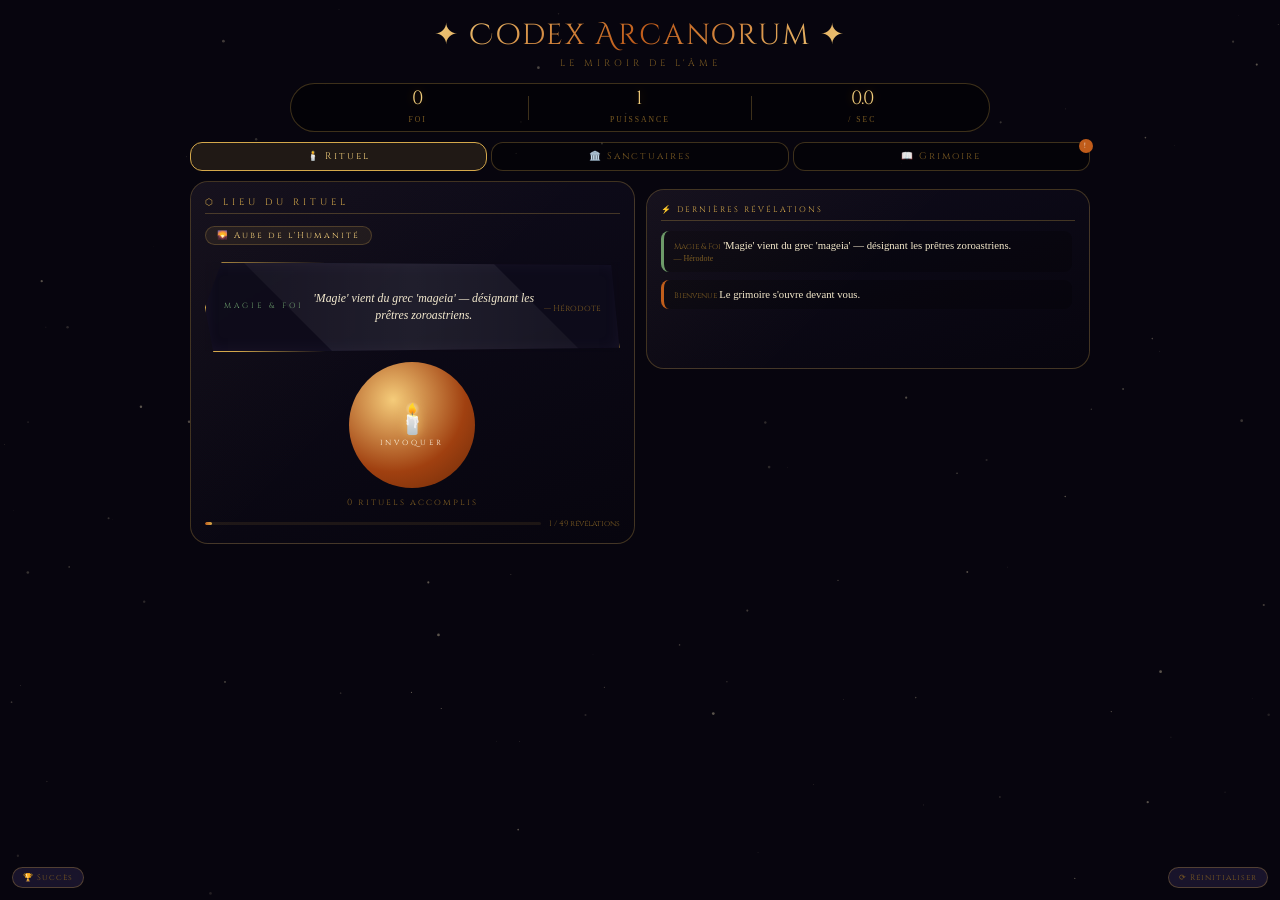
==== index-7.html @ 96cb69de "Add files via upload" ====
<!DOCTYPE html>
<html lang="fr">
<head>
<meta charset="UTF-8">
<meta name="viewport" content="width=device-width, initial-scale=1.0, user-scalable=no">
<title>Codex Arcanorum — Le Miroir de l'Âme'</title>
<link rel="manifest" href="manifest.json">
<meta name="theme-color" content="#07050e">

  <link href="https://fonts.googleapis.com/css2?family=Cinzel+Decorative:wght@400;700&family=Cinzel:wght@400;600&family=IM+Fell+English:ital@0;1&display=swap" rel="stylesheet">
<style>
*{box-sizing:border-box;user-select:none;margin:0;padding:0}
body{background:#07050e;font-family:'IM Fell English',Georgia,serif;color:#f4e9cc;display:flex;flex-direction:column;align-items:center;min-height:100vh;padding:12px;gap:10px;transition:background 1.4s}
:root{--acc:#d4a84b;--accL:#f0cc7a;--accD:#7a5a22;--ember:#c05c1a;--bg1:#07050e;--bg2:#0f0c1c;--parc:#f4e9cc;--parcD:#c9b98a;--mys:#7a5ab0;--border:rgba(212,168,75,0.28);--glow:rgba(212,120,30,0.28)}
#starsCanvas{position:fixed;inset:0;pointer-events:none;z-index:0;opacity:0.45}
header{text-align:center;position:relative;z-index:1;padding:4px 0}
.t-main{font-family:'Cinzel Decorative',serif;font-size:clamp(1rem,3vw,1.8rem);background:linear-gradient(135deg,#f0cc7a,var(--ember) 50%,#f0cc7a);-webkit-background-clip:text;background-clip:text;color:transparent;letter-spacing:2px}
.t-sub{font-family:'Cinzel',serif;font-size:0.58rem;color:var(--accD);letter-spacing:4px;text-transform:uppercase;margin-top:2px}
.stat-bar{display:flex;align-items:center;background:rgba(0,0,0,0.5);border:1px solid var(--border);border-radius:40px;padding:5px 16px;width:100%;max-width:700px;z-index:1;justify-content:space-between}
.sb-block{text-align:center;flex:1}
.sb-val{font-family:'Cinzel',serif;font-size:1.2rem;color:var(--accL);text-shadow:0 0 8px var(--glow);display:block;line-height:1}
.sb-lbl{font-size:0.48rem;letter-spacing:2px;color:var(--accD);text-transform:uppercase}
.sb-div{width:1px;height:24px;background:var(--border)}
.tabs{display:flex;gap:4px;width:100%;max-width:900px;position:relative;z-index:2}
.tab-btn{flex:1;padding:7px 4px;border:1px solid var(--border);background:rgba(0,0,0,0.4);border-radius:12px;font-family:'Cinzel',serif;font-size:0.6rem;letter-spacing:2px;color:var(--accD);cursor:pointer;text-align:center;transition:all 0.2s;position:relative}
.tab-btn.active{background:rgba(212,168,75,0.12);border-color:var(--acc);color:var(--accL)}
.tab-btn .notif{position:absolute;top:-4px;right:-4px;background:var(--ember);color:#fff;border-radius:50%;width:14px;height:14px;font-size:0.48rem;display:flex;align-items:center;justify-content:center;font-family:'Cinzel',serif}
.tab-pane{display:none;width:100%;max-width:900px;z-index:1}
.tab-pane.active{display:block}
.panel{background:linear-gradient(160deg,var(--bg2),var(--bg1));border:1px solid var(--border);border-radius:18px;padding:14px;position:relative;overflow:hidden}
.panel::before{content:'';position:absolute;inset:0;border-radius:18px;background:linear-gradient(135deg,rgba(212,168,75,0.04) 0%,transparent 50%);pointer-events:none}
.panel-title{font-family:'Cinzel',serif;font-size:0.58rem;letter-spacing:4px;text-transform:uppercase;color:var(--acc);border-bottom:1px solid var(--border);padding-bottom:5px;margin-bottom:10px}
#tab-ritual{display:grid;grid-template-columns:1fr 1fr;gap:11px}
@media(max-width:600px){#tab-ritual{grid-template-columns:1fr}}
.epoch-badge{background:rgba(212,168,75,0.09);border:1px solid rgba(212,168,75,0.25);border-radius:40px;padding:3px 11px;font-family:'Cinzel',serif;font-size:0.54rem;letter-spacing:2px;color:var(--accL);display:inline-block;margin-bottom:7px}
.fact-box { background: rgba(15, 12, 28, 0.85); border: 1px solid var(--acc); box-shadow: 0 0 20px rgba(212, 168, 75, 0.15), inset 0 0 15px rgba(122, 90, 176, 0.1); position: relative; overflow: hidden; transition: all 0.6s cubic-bezier(0.4, 0, 0.2, 1); min-height: 90px; display: flex; align-items: center; justify-content: center; text-align: center; padding: 18px; clip-path: polygon(4% 0%, 98% 3%, 100% 95%, 2% 100%, 0% 50%); margin: 10px 0; backdrop-filter: blur(4px); }
.fact-box::after { content: ""; position: absolute; top: -50%; left: -150%; width: 200%; height: 200%; background: linear-gradient(45deg, transparent, rgba(255, 255, 255, 0.1), transparent); transform: rotate(45deg); animation: mirrorShine 8s cubic-bezier(0.4, 0, 0.6, 1) infinite; pointer-events: none; }

  .fact-box::after {
    content: "";
    position: absolute;
    top: -50%; 
    left: -50%;
    width: 200%; 
    height: 200%;
    /* Création d'un faisceau de lumière blanc très fin */
    background: linear-gradient(45deg, transparent, rgba(255,255,255,0.08), transparent);
    transform: rotate(45deg);
    /* Animation pour faire passer le reflet régulièrement */
    animation: mirrorShine 6s infinite;
    pointer-events: none;
}

@keyframes mirrorShine {
    0% { transform: translateX(-100%) rotate(45deg); }
    100% { transform: translateX(100%) rotate(45deg); }
}

  .fact-type{font-family:'Cinzel',serif;font-size:0.48rem;letter-spacing:3px;text-transform:uppercase;margin-bottom:2px;flex-shrink:0}
.fact-type.tf{color:var(--ember)}.fact-type.tc{color:var(--mys)}.fact-type.tt{color:#6a9a6a}
.fact-inner{overflow:hidden;flex:1}
.fact-txt{font-size:0.74rem;line-height:1.46;color:var(--parc);font-style:italic}
.fact-txt.cit{font-size:0.8rem;color:#e0d8f4}
.fact-auth{font-size:0.54rem;color:var(--accD);margin-top:2px;font-family:'Cinzel',serif;flex-shrink:0}
.ritual-wrap{display:flex;justify-content:center;margin:8px 0}
.ritual-btn{width:126px;height:126px;border-radius:50%;border:none;cursor:pointer;background:radial-gradient(circle at 35% 30%,#f5cc7a,#a04010 60%,#6a2a08);animation:pglow 3.2s ease-in-out infinite;transition:transform 0.06s;outline:none}
.ritual-btn:active{transform:scale(0.92);animation:none}
.ritual-inner{width:100%;height:100%;border-radius:50%;display:flex;flex-direction:column;align-items:center;justify-content:center;gap:2px;pointer-events:none}
.ritual-btn .sigil{font-size:1.85rem;filter:drop-shadow(0 0 6px rgba(255,220,120,0.6))}
.ritual-btn .blbl{font-family:'Cinzel',serif;font-size:0.46rem;letter-spacing:3px;color:#fff9e8}
@keyframes pglow{0%,100%{box-shadow:0 0 0 2px rgba(212,168,75,0.4),0 0 0 5px rgba(212,168,75,0.07),0 10px 25px rgba(0,0,0,0.7),0 0 18px var(--glow),inset 0 1px 2px rgba(255,240,180,0.4)}50%{box-shadow:0 0 0 3px rgba(240,200,100,0.7),0 0 0 11px rgba(212,168,75,0.12),0 10px 25px rgba(0,0,0,0.7),0 0 42px var(--glow),inset 0 1px 2px rgba(255,240,180,0.4)}}
.prog-row{display:flex;align-items:center;gap:8px;margin-top:10px}
.prog-bar{flex:1;height:3px;background:rgba(212,168,75,0.1);border-radius:3px;overflow:hidden}
.prog-fill{height:100%;background:linear-gradient(90deg,var(--ember),var(--acc));border-radius:3px;transition:width 0.4s}
.prog-lbl{font-family:'Cinzel',serif;font-size:0.5rem;color:var(--accD);white-space:nowrap}
.par,.rpar,.ripple{position:fixed;pointer-events:none;z-index:999}
.par{font-size:0.8rem;font-family:'Cinzel',serif;color:var(--accL);text-shadow:0 0 8px var(--acc);animation:fup 1.1s ease-out forwards}
@keyframes fup{0%{opacity:1;transform:translateY(0) scale(1)}100%{opacity:0;transform:translateY(-58px) scale(0.62)}}
.rpar{font-size:1rem;animation:rflt 1.5s ease-out forwards}
@keyframes rflt{0%{opacity:1;transform:translateY(0) scale(1) rotate(0deg)}100%{opacity:0;transform:translateY(-80px) scale(0.42) rotate(28deg)}}
.ripple{border-radius:50%;border:2px solid rgba(212,168,75,0.5);animation:rout 0.85s ease-out forwards}
@keyframes rout{0%{opacity:0.7;transform:scale(0.28)}100%{opacity:0;transform:scale(2.8)}}
.epoch-section{background:rgba(0,0,0,0.28);border:1px solid var(--border);border-radius:14px;overflow:hidden;margin-bottom:10px}
.epoch-head{padding:9px 13px;cursor:pointer;display:flex;justify-content:space-between;align-items:center;background:rgba(212,168,75,0.05)}
.epoch-head-name{font-family:'Cinzel',serif;font-size:0.72rem;color:var(--accL)}
.epoch-head-cost{font-family:'Cinzel',serif;font-size:0.58rem;color:var(--accD)}
.epoch-head.owned .epoch-head-cost{color:#6aaa6a}
.epoch-head.locked{opacity:0.3;cursor:default}
.ebar{height:2px;background:rgba(212,168,75,0.08);border-radius:2px;margin-top:5px;overflow:hidden;width:100%}
.efill{height:100%;background:linear-gradient(90deg,var(--ember),var(--acc));border-radius:2px;transition:width 0.3s}
.sanctuaries-grid{padding:8px;display:flex;flex-direction:column;gap:6px}
.sanct-card{background:rgba(0,0,0,0.3);border:1px solid rgba(212,168,75,0.14);border-radius:10px;padding:8px 10px;transition:all 0.15s}
.sanct-card.buyable{border-color:rgba(212,168,75,0.45);cursor:pointer;background:rgba(212,168,75,0.05)}
.sanct-card.buyable:hover{border-color:var(--acc);background:rgba(212,168,75,0.1);transform:translateX(2px)}
.sanct-card.locked{opacity:0.28}
.sanct-head{display:flex;justify-content:space-between;align-items:flex-start;gap:5px}
.sanct-name{font-family:'Cinzel',serif;font-size:0.66rem;color:var(--accL)}
.sanct-status{font-family:'Cinzel',serif;font-size:0.54rem;color:var(--accD)}
.sanct-card.owned .sanct-status{color:#6aaa6a}
.sanct-desc{font-size:0.61rem;color:var(--parcD);margin-top:2px;font-style:italic}
.sanct-bonus{font-size:0.56rem;color:#9ab870;margin-top:3px;font-family:'Cinzel',serif}
.lvl-bar{height:2px;background:rgba(212,168,75,0.08);border-radius:2px;margin-top:4px;overflow:hidden}
.lvl-fill{height:100%;background:linear-gradient(90deg,#6a9a6a,#9ab870);border-radius:2px}
.grim-header{display:flex;justify-content:space-between;align-items:center;margin-bottom:6px;flex-wrap:wrap;gap:6px}
.grim-total{font-family:'Cinzel',serif;font-size:0.58rem;color:var(--accD)}
.grim-filters{display:flex;gap:5px}
.grim-filter{background:rgba(0,0,0,0.35);border:1px solid var(--border);border-radius:20px;padding:3px 10px;font-family:'Cinzel',serif;font-size:0.52rem;color:var(--accD);cursor:pointer}
.grim-filter.active{background:rgba(212,168,75,0.14);border-color:var(--acc);color:var(--accL)}
.grim-epoch-section{margin-bottom:12px}
.grim-epoch-title{font-family:'Cinzel',serif;font-size:0.62rem;letter-spacing:3px;text-transform:uppercase;color:var(--acc);border-bottom:1px solid var(--border);padding-bottom:4px;margin-bottom:7px;display:flex;justify-content:space-between}
.grim-count{font-size:0.52rem;color:var(--accD)}
.grim-entry{background:rgba(0,0,0,0.32);border-radius:10px;padding:10px 12px;margin-bottom:6px;animation:slideIn 0.25s ease;border-left:3px solid transparent}
@keyframes slideIn{from{opacity:0;transform:translateX(-6px)}to{opacity:1;transform:translateX(0)}}
.grim-entry.tf{border-left-color:var(--ember);background:rgba(74,48,128,0.15)}
.grim-entry.tc{border-left-color:var(--mys);background:rgba(100,80,160,0.12)}
.grim-entry.tt{border-left-color:#6a9a6a;background:rgba(40,80,40,0.15)}
.grim-entry.rev{border-left-color:#5a8ac0;background:rgba(30,50,90,0.28)}
.ge-type{font-family:'Cinzel',serif;font-size:0.48rem;letter-spacing:3px;text-transform:uppercase;margin-bottom:3px}
.ge-type.tf{color:var(--ember)}
.ge-type.tc{color:var(--mys)}
.ge-type.tt{color:#6a9a6a}
.ge-type.rev{color:#5a8ac0}
.ge-text{font-size:0.74rem;line-height:1.5;color:var(--parc);font-style:italic}
.ge-text.cit{font-size:0.8rem;color:#e0d8f4}
.ge-auth{font-size:0.54rem;color:var(--accD);margin-top:3px;font-family:'Cinzel',serif}
.grim-empty{font-size:0.72rem;color:var(--accD);font-style:italic;text-align:center;padding:20px;opacity:0.6}
.grim-scroll{max-height:60vh;overflow-y:auto;scrollbar-width:thin;padding-right:4px}
.modal-ov{position:fixed;inset:0;z-index:2000;background:rgba(2,1,8,0.84);backdrop-filter:blur(6px);display:flex;align-items:center;justify-content:center;animation:fadein 0.3s ease}
@keyframes fadein{from{opacity:0}to{opacity:1}}
.modal-box{background:linear-gradient(160deg,#100e20,#080614);border-radius:18px;padding:24px 22px;max-width:460px;width:100%;position:relative;animation:slideup 0.35s ease}
@keyframes slideup{from{opacity:0;transform:translateY(18px)}to{opacity:1;transform:translateY(0)}}
.modal-border{position:absolute;inset:0;border-radius:18px;border:1px solid rgba(212,168,75,0.48);pointer-events:none}
.modal-title{font-family:'Cinzel',serif;font-size:0.9rem;color:var(--accL);margin-bottom:12px;text-align:center}
.modal-text {
  font-style: italic;
  font-size: 0.95rem;
  line-height: 1.7;
  max-height: 55vh;
  overflow-y: auto;
  padding-right: 10px;
}
  .modal-close{display:block;width:100%;background:rgba(212,168,75,0.1);border:1px solid var(--border);border-radius:40px;padding:8px;font-family:'Cinzel',serif;font-size:0.6rem;letter-spacing:3px;color:var(--accL);cursor:pointer;text-align:center}
.ev-choices{display:flex;flex-direction:column;gap:7px;margin-top:6px}
.ev-btn{background:rgba(212,168,75,0.07);border:1px solid rgba(212,168,75,0.3);border-radius:11px;padding:9px 13px;cursor:pointer;font-family:'IM Fell English',serif;font-size:0.76rem;color:var(--parc);text-align:left}
.ev-btn:hover{background:rgba(212,168,75,0.15);border-color:var(--acc)}
.ev-lbl{font-family:'Cinzel',serif;font-size:0.5rem;letter-spacing:2px;color:var(--accD);display:block;margin-bottom:2px;text-transform:uppercase}
.ev-cd{text-align:center;font-family:'Cinzel',serif;font-size:0.53rem;color:var(--accD);margin-top:8px}
.toast{position:fixed;bottom:14px;left:50%;transform:translateX(-50%) translateY(14px);background:rgba(18,13,32,0.97);border:1px solid var(--acc);border-radius:40px;padding:6px 18px;font-family:'Cinzel',serif;font-size:0.63rem;color:var(--accL);opacity:0;transition:all 0.3s;pointer-events:none;z-index:1000;white-space:nowrap}
.toast.show{opacity:1;transform:translateX(-50%) translateY(0)}
@media(max-width:560px){.modal-box{padding:18px 14px}.ritual-btn{width:110px;height:110px}.ritual-btn .sigil{font-size:1.6rem}.toast{white-space:normal;font-size:0.55rem}}

  /* Bouton reset - discret */
.reset-btn {
  position: fixed;
  bottom: 12px;
  right: 12px;
  background: rgba(100, 80, 160, 0.2);
  border: 1px solid rgba(212, 168, 75, 0.3);
  border-radius: 30px;
  padding: 4px 10px;
  font-family: 'Cinzel', serif;
  font-size: 0.5rem;
  letter-spacing: 1px;
  color: var(--accD);
  cursor: pointer;
  z-index: 100;
  transition: all 0.2s;
  backdrop-filter: blur(4px);
}
.reset-btn:hover {
  background: rgba(100, 80, 160, 0.4);
  border-color: var(--ember);
  color: var(--accL);
}
  /* Runes qui s'élèvent */
.rune {
  position: fixed;
  pointer-events: none;
  z-index: 1000;
  font-family: 'Cinzel Decorative', serif;
  font-size: 1.8rem;
  font-weight: bold;
  text-shadow: 0 0 8px var(--accLight);
  white-space: nowrap;
  animation: riseRune 1.4s ease-out forwards;
}

@keyframes riseRune {
  0% {
    opacity: 0.9;
    transform: translateY(0) scale(0.8);
    filter: blur(0px);
  }
  30% {
    opacity: 1;
    transform: translateY(-15px) scale(1);
  }
  100% {
    opacity: 0;
    transform: translateY(-70px) scale(0.5);
    filter: blur(4px);
  }
}

/* Petites étincelles */
.spark {
  position: fixed;
  pointer-events: none;
  z-index: 999;
  width: 3px;
  height: 3px;
  border-radius: 50%;
  background: radial-gradient(circle, #f0cc7a, #d4783a);
  animation: sparkOut 0.8s ease-out forwards;
}

@keyframes sparkOut {
  0% {
    opacity: 0.9;
    transform: scale(1);
  }
  100% {
    opacity: 0;
    transform: scale(0.2) translateY(-20px);
  }
}

/* Cercle d'incantation au clic */
.sigilCircle {
  position: fixed;
  pointer-events: none;
  z-index: 998;
  border-radius: 50%;
  border: 1px solid rgba(212, 168, 75, 0.6);
  box-shadow: 0 0 12px rgba(212, 168, 75, 0.4), inset 0 0 8px rgba(212, 168, 75, 0.2);
  animation: circlePulse 0.7s ease-out forwards;
}

@keyframes circlePulse {
  0% {
    width: 0px;
    height: 0px;
    margin-left: 0px;
    margin-top: 0px;
    opacity: 0.8;
  }
  50% {
    opacity: 0.5;
  }
  100% {
    width: 90px;
    height: 90px;
    margin-left: -45px;
    margin-top: -45px;
    opacity: 0;
  }
}
/* Miroir de l'Âme - Styles */
.mirror-fragments {
  display: flex;
  flex-wrap: wrap;
  gap: 10px;
  margin: 15px 0;
  justify-content: center;
}
.mirror-shard {
  width: 65px;
  height: 65px;
  background: rgba(212,168,75,0.1);
  border: 1px solid rgba(212,168,75,0.3);
  border-radius: 50%;
  display: flex;
  flex-direction: column;
  align-items: center;
  justify-content: center;
  font-size: 1.6rem;
  transition: all 0.2s;
  position: relative;
}
.mirror-shard.found {
  background: rgba(212,168,75,0.25);
  border-color: var(--acc);
  box-shadow: 0 0 12px rgba(212,168,75,0.4);
  animation: shardGlow 2s ease-in-out infinite;
}
.mirror-shard.found .shard-name {
  font-size: 0.45rem;
  color: var(--accL);
  margin-top: 4px;
  text-align: center;
}
.mirror-shard:not(.found) {
  opacity: 0.4;
  filter: grayscale(0.5);
}
@keyframes shardGlow {
  0%,100% { box-shadow: 0 0 5px rgba(212,168,75,0.3); }
  50% { box-shadow: 0 0 18px rgba(212,168,75,0.7); }
}
.mirror-progress {
  background: rgba(0,0,0,0.4);
  border-radius: 20px;
  padding: 12px;
  margin: 12px 0;
  text-align: center;
}
.mirror-button {
  background: linear-gradient(135deg, rgba(212,168,75,0.2), rgba(100,80,160,0.3));
  border: 2px solid var(--acc);
  border-radius: 60px;
  padding: 14px 24px;
  font-family: 'Cinzel', serif;
  font-size: 0.9rem;
  letter-spacing: 4px;
  color: var(--accL);
  cursor: pointer;
  width: 100%;
  margin: 15px 0;
  transition: all 0.2s;
}
.mirror-button:hover:not(:disabled) {
  background: rgba(212,168,75,0.35);
  transform: scale(1.02);
  box-shadow: 0 0 20px var(--glow);
}
.mirror-button:disabled {
  opacity: 0.4;
  cursor: not-allowed;
}
.mirror-legend {
  font-size: 0.65rem;
  color: var(--parcD);
  font-style: italic;
  margin-top: 12px;
  padding-top: 10px;
  border-top: 1px solid var(--border);
  text-align: center;
}
.mirror-complete {
  background: linear-gradient(135deg, rgba(212,168,75,0.15), rgba(100,80,160,0.2));
  border-radius: 16px;
  padding: 18px;
  margin: 15px 0;
  text-align: center;
  border: 1px solid rgba(212,168,75,0.5);
  animation: completePulse 1.8s ease-in-out infinite;
}
@keyframes completePulse {
  0%,100% { border-color: rgba(212,168,75,0.4); background: rgba(212,168,75,0.08); }
  50% { border-color: rgba(212,168,75,0.9); background: rgba(212,168,75,0.18); }
}
.mirror-final-choice {
  display: flex;
  gap: 12px;
  margin: 15px 0;
  flex-wrap: wrap;
}
.choice-btn {
  flex: 1;
  background: rgba(0,0,0,0.5);
  border: 1px solid var(--border);
  border-radius: 40px;
  padding: 12px 8px;
  font-family: 'Cinzel', serif;
  font-size: 0.7rem;
  cursor: pointer;
  transition: all 0.2s;
  color: var(--parc);
}
.choice-btn:hover {
  border-color: var(--acc);
  background: rgba(212,168,75,0.15);
}
.choice-faith { border-left-color: #c0a8f0; }
.choice-magic { border-left-color: var(--ember); }
.choice-unity { border-left-color: var(--acc); }
  
 /* Modale plus lisible */
.modal-box {
  max-width: 520px;
}
.modal-text {
  font-size: 0.95rem;
  line-height: 1.7;
}
.modal-title {
  font-size: 1.15rem;
  letter-spacing: 3px;
} 
  /* Style spécial pour les messages du Miroir (importants) */
.modal-mirror {
  border: 2px solid var(--acc);
  box-shadow: 0 0 30px var(--glow), inset 0 0 20px rgba(212,168,75,0.1);
  background: linear-gradient(160deg, #0a0818, #050310);
  animation: modalGlowPulse 2s ease-in-out infinite;
}

.modal-mirror .modal-border {
  border-color: var(--acc);
  box-shadow: 0 0 15px var(--acc);
}

.modal-mirror .modal-title {
  font-size: 1.2rem;
  letter-spacing: 4px;
  text-shadow: 0 0 10px var(--acc);
  color: var(--accL);
}

.modal-mirror .modal-text {
  border-left: 2px solid var(--acc);
  padding-left: 15px;
  font-size: 1rem;
}

@keyframes modalGlowPulse {
  0%, 100% { box-shadow: 0 0 20px rgba(212,168,75,0.2), inset 0 0 10px rgba(212,168,75,0.05); }
  50% { box-shadow: 0 0 45px rgba(212,168,75,0.5), inset 0 0 25px rgba(212,168,75,0.1); }
}

/* Style spécial pour le 10ème fragment (ultime) */
.modal-mirror-ultimate {
  border: 3px solid #d4af37;
  box-shadow: 0 0 60px rgba(212,175,55,0.7), inset 0 0 30px rgba(212,175,55,0.15);
  background: linear-gradient(160deg, #1a1520, #0a0810);
  animation: modalUltimatePulse 1.5s ease-in-out infinite;
}

.modal-mirror-ultimate .modal-title {
  font-size: 1.4rem;
  text-shadow: 0 0 15px #d4af37;
  color: #d4af37;
}

.modal-mirror-ultimate .modal-text {
  border-left: 2px solid #d4af37;
  color: #f0e6c0;
}

@keyframes modalUltimatePulse {
  0%, 100% { box-shadow: 0 0 30px rgba(212,175,55,0.3); }
  50% { box-shadow: 0 0 70px rgba(212,175,55,0.8); }
}/* ===== SUCCÈS ===== */
.achievements-panel {
  max-height: 400px;
  overflow-y: auto;
  padding: 5px;
}
.achievement {
  background: rgba(0,0,0,0.3);
  border-left: 3px solid var(--accD);
  border-radius: 10px;
  padding: 8px 12px;
  margin-bottom: 8px;
  transition: all 0.2s;
  cursor: pointer;
}
.achievement.unlocked {
  border-left-color: var(--acc);
  background: rgba(212,168,75,0.1);
  box-shadow: 0 0 8px rgba(212,168,75,0.2);
}
.achievement.unlocked .achieve-title {
  color: var(--accL);
  text-shadow: 0 0 4px var(--acc);
}
.achievement.unlocked .achieve-desc {
  color: var(--parc);
}
.achievement.locked {
  opacity: 0.5;
  filter: grayscale(0.3);
}
.achieve-title {
  font-family: 'Cinzel', serif;
  font-size: 0.7rem;
  letter-spacing: 2px;
  display: flex;
  justify-content: space-between;
  align-items: center;
}
.achieve-name {
  color: var(--acc);
}
.achieve-date {
  font-size: 0.5rem;
  color: var(--accD);
  font-family: monospace;
}
.achieve-desc {
  font-size: 0.55rem;
  color: var(--parcD);
  margin-top: 3px;
  font-style: italic;
}
.achieve-reward {
  font-size: 0.5rem;
  color: #9ab870;
  margin-top: 3px;
}
.achieve-notif {
  position: fixed;
  bottom: 80px;
  right: 20px;
  background: linear-gradient(135deg, #0a0818, #050310);
  border: 2px solid var(--acc);
  border-radius: 12px;
  padding: 12px 18px;
  max-width: 280px;
  z-index: 2001;
  opacity: 0;
  transition: opacity 0.3s ease;
  animation: achieveSlideIn 0.4s ease-out forwards;
  box-shadow: 0 0 30px rgba(212,168,75,0.4);
}
  #achievementsBtn.has-new::after {
  content: "✨";
  position: absolute;
  top: -8px;
  right: -8px;
  font-size: 0.7rem;
  animation: sparkle 1s ease-in-out infinite;
}
@keyframes sparkle {
  0%,100% { opacity: 0.6; transform: scale(0.9); }
  50% { opacity: 1; transform: scale(1.2); }
}
  /* ===== OPTIMISATION MOBILE ===== */
@media (max-width: 768px) {
  body { font-size: 14px; padding: 8px; gap: 6px; }
  .stat-bar { padding: 4px 10px; gap: 4px; }
  .sb-val { font-size: 0.9rem; }
  .sb-lbl { font-size: 0.4rem; }
  .tab-btn { font-size: 0.5rem; padding: 6px 2px; }
  .panel { padding: 10px; }
  .panel-title { font-size: 0.5rem; margin-bottom: 6px; }
  .fact-box { height: auto; min-height: 90px; padding: 6px 8px; }
  .fact-txt { font-size: 0.65rem; }
  .fact-txt.cit { font-size: 0.7rem; }
  .ritual-btn { width: 100px; height: 100px; }
  .ritual-btn .sigil { font-size: 1.4rem; }
  .ritual-btn .blbl { font-size: 0.4rem; }
  .epoch-badge { font-size: 0.45rem; padding: 2px 8px; }
  .sanct-name { font-size: 0.6rem; }
  .sanct-desc { font-size: 0.55rem; }
  .sanct-status, .sanct-bonus { font-size: 0.5rem; }
  .sanct-card { padding: 6px 8px; }
  .grim-entry { padding: 8px 10px; }
  .ge-text { font-size: 0.65rem; }
  .ge-type { font-size: 0.45rem; }
  .mirror-shard { width: 50px; height: 50px; font-size: 1.2rem; }
  .mirror-shard.found .shard-name { font-size: 0.4rem; }
  .mirror-button { font-size: 0.7rem; padding: 10px 16px; }
  .choice-btn { font-size: 0.6rem; padding: 8px 6px; }
  .modal-box { max-width: 90%; padding: 16px 14px; margin: 10px; }
  .modal-title { font-size: 1rem; }
  .modal-text { font-size: 0.85rem; line-height: 1.5; }
  .toast { font-size: 0.55rem; padding: 5px 12px; white-space: normal; max-width: 90%; text-align: center; }
  .reset-btn { padding: 3px 8px; font-size: 0.6rem; }
  #achievementsBtn { font-size: 0.9rem; padding: 3px 6px; }
  #recentScroll { font-size: 0.55rem; }
}
@media (max-width: 480px) {
  .stat-bar { flex-wrap: wrap; justify-content: center; gap: 8px; }
  .sb-div { display: none; }
  .tab-btn { font-size: 0.45rem; letter-spacing: 1px; }
  .mirror-final-choice { flex-direction: column; }
}
  /* Event toast - coin bas droit, non bloquant */
.event-toast {
  position: fixed;
  bottom: 80px;
  right: 20px;
  width: 280px;
  background: linear-gradient(135deg, #0a0818, #050310);
  border: 2px solid var(--acc);
  border-radius: 12px;
  padding: 12px;
  z-index: 2001;
  animation: slideInRight 0.3s ease-out;
  cursor: pointer;
}
.event-toast .title {
  font-family: 'Cinzel', serif;
  font-size: 0.8rem;
  color: var(--accL);
  margin-bottom: 8px;
}
.event-toast .desc {
  font-size: 0.7rem;
  color: var(--parc);
  margin-bottom: 10px;
}
.event-toast .choices {
  display: flex;
  gap: 8px;
}
.event-toast .choice {
  flex: 1;
  background: rgba(212,168,75,0.15);
  border: 1px solid var(--border);
  border-radius: 8px;
  padding: 6px;
  font-size: 0.6rem;
  text-align: center;
  cursor: pointer;
}
.event-toast .choice:hover {
  background: rgba(212,168,75,0.3);
  border-color: var(--acc);
}
@keyframes slideInRight {
  from { opacity: 0; transform: translateX(100px); }
  to { opacity: 1; transform: translateX(0); }
}
  #achievementsBtn, #resetBtn {
  z-index: 2000;
}
  @keyframes waveExpand {
  0% { transform: scale(0.2); opacity: 0.8; }
  100% { transform: scale(2); opacity: 0; }
}

@keyframes floatUp {
  0% { opacity: 1; transform: translateY(0) scale(0.5); }
  100% { opacity: 0; transform: translateY(-60px) scale(1.2); }
}
  @keyframes comboGlow {
  0% { text-shadow: 0 0 0px var(--accL); }
  50% { text-shadow: 0 0 15px var(--accL); }
  100% { text-shadow: 0 0 0px var(--accL); }
}
.combo-flash {
  animation: comboGlow 0.3s ease-out;
} 
.epoch-content {
  transition: all 0.2s ease;
  overflow: hidden;
  display: block !important;
}

.epoch-content.collapsed {
  display: none !important;
}

.collapse-indicator {
  display: inline-block;
  transition: transform 0.2s ease;
  font-size: 0.7rem;
  margin-left: 8px;
  color: var(--accL);
}

.epoch-head {
  cursor: pointer;
  user-select: none;
}

.epoch-head .epoch-head-name {
  display: flex;
  align-items: center;
  gap: 6px;
  flex-wrap: wrap;
}
/* Animation de l'éclat doré */
@keyframes magnumGlow {
  0% { box-shadow: 0 0 20px var(--accD), inset 0 0 10px var(--accD); }
  50% { box-shadow: 0 0 60px var(--accL), inset 0 0 30px var(--accL); }
  100% { box-shadow: 0 0 20px var(--accD), inset 0 0 10px var(--accD); }
}

.modal-box.magnum-opus {
  animation: magnumGlow 4s infinite ease-in-out;
  border: 2px solid var(--accL);
  background: radial-gradient(circle at center, #1a140a 0%, #07050e 100%);
  max-width: 500px;
  transform: scale(1.05);
}

.modal-title.legendary {
  font-family: 'Cinzel Decorative', serif;
  letter-spacing: 4px;
  background: linear-gradient(to bottom, var(--accL), var(--acc));
  -webkit-background-clip: text;
  -webkit-text-fill-color: transparent;
  font-size: 1.6rem;
  text-align: center;
  margin-bottom: 20px;
}

    </style>
</head>
<body>
<canvas id="starsCanvas"></canvas>
<header><div class="t-main">✦ Codex Arcanorum ✦</div><div class="t-sub">Le Miroir de l'Âme</div></header>
<div class="stat-bar"><div class="sb-block"><span class="sb-val" id="faithVal">0</span><span class="sb-lbl">Foi</span></div><div class="sb-div"></div><div class="sb-block"><span class="sb-val" id="powerVal">1</span><span class="sb-lbl">Puissance</span></div><div class="sb-div"></div><div class="sb-block"><span class="sb-val" id="passiveVal">0.0</span><span class="sb-lbl">/ sec</span></div></div>
  <div class="tabs"><button class="tab-btn active" data-tab="ritual">🕯️ Rituel</button><button class="tab-btn" data-tab="sanctuaires">🏛️ Sanctuaires</button><button class="tab-btn" data-tab="grimoire">📖 Grimoire <span class="notif" id="grimoireNotif" style="display:none">!</span></button><button class="tab-btn" data-tab="mirror" id="mirrorTabBtn" style="display:none">🪞 Le Miroir <span id="mirrorNotif" style="display:none">✨</span></button></div>
  <div class="tab-pane active" id="tab-ritual">
  <div class="panel">
    <div class="panel-title">⬡ Lieu du Rituel</div>
    <div class="epoch-badge" id="epochBadge">🌄 Aube de l'Humanité</div>
    <div class="fact-box" id="factBox">
      <div class="fact-type tf" id="factType">Prémices</div>
      <div class="fact-inner">
        <div class="fact-txt" id="factTxt">Invoquez pour découvrir les liens entre magie et foi. Chaque geste révèle un fragment de sagesse oubliée…</div>
      </div>
      <div class="fact-auth" id="factAuth"></div>
    </div>
    <div class="ritual-wrap">
      <button class="ritual-btn" id="ritualBtn">
        <div class="ritual-inner">
          <span class="sigil" id="btnSigil">🕯️</span>
          <span class="blbl" id="btnLbl">INVOQUER</span>
        </div>
      </button>
    </div>
    <div style="text-align:center;font-size:.55rem;color:var(--accD);font-family:'Cinzel',serif;letter-spacing:2px;margin-top:4px">
      <span id="ritualsCount">0</span> rituels accomplis
    </div>
    <div class="prog-row">
      <div class="prog-bar"><div class="prog-fill" id="globalProgFill" style="width:0%"></div></div>
      <div class="prog-lbl" id="globalProgLbl">0 / 0 révélations</div>
    </div>
  </div>
  
  <!-- ===== DERNIÈRES RÉVÉLATIONS (réduit et tout en bas) ===== -->
  <div class="panel" style="margin-top:8px; max-height:180px; overflow:hidden; display:flex; flex-direction:column">
    <div class="panel-title" style="font-size:0.5rem; letter-spacing:2px">⚡ Dernières Révélations</div>
    <div id="recentScroll" style="overflow-y:auto; flex:1; display:flex; flex-direction:column; gap:4px; scrollbar-width:thin; padding-right:3px; font-size:0.6rem"></div>
  </div>
</div>
  <div class="tab-pane" id="tab-sanctuaires"><div class="panel"><div class="panel-title">🏛️ Sanctuaires & Bâtisseurs</div><div id="sanctuairesContent"></div></div></div>
<div class="tab-pane" id="tab-grimoire"><div class="panel"><div class="panel-title">📖 Grimoire des Révélations</div><div class="grim-header"><div class="grim-total" id="grimTotal">0 révélations archivées</div><div class="grim-filters"><button class="grim-filter active" data-gf="all">Tout</button><button class="grim-filter" data-gf="fait">Faits</button><button class="grim-filter" data-gf="citation">Citations</button><button class="grim-filter" data-gf="tension">Tensions</button><button class="grim-filter" data-gf="rev">Révélations</button></div></div><div class="grim-scroll" id="grimScroll"><div class="grim-empty">Aucune révélation encore archivée.<br>Invoquez pour remplir ce grimoire.</div></div></div></div>
<div class="tab-pane" id="tab-mirror"><div class="panel"><div class="panel-title">🪞 Le Miroir de l'Âme</div><div id="mirrorContent"></div></div></div>
  <div class="toast" id="toast"></div>
  <button class="reset-btn" id="achievementsBtn" style="left: 12px; right: auto;">🏆 Succès</button>
<button class="reset-btn" id="resetBtn" style="right: 12px;">⟳ Réinitialiser</button>
   <script>
  let totalCliches = 0; // On compte le nombre total de clics depuis le début
  let lastUpdate = 0;
function smoothUpdate(timestamp){
    if(!lastUpdate) lastUpdate = timestamp;
    let delta = Math.min(100, timestamp - lastUpdate);
    if(delta > 0){
        let gain = effectivePassive() * (delta / 1000);
        faith += gain;
        updateStats();
        renderSanctuaires();
        }
    lastUpdate = timestamp;
    requestAnimationFrame(smoothUpdate);
}
requestAnimationFrame(smoothUpdate);
// ==================== DONNÉES ====================
const EPOCHS = [
  { id: "paleo", name: "🌀 Chamanisme Paléolithique", cost: 50, badge: "🏔️ Paléolithique (−40 000)", sigil: "🌀", btnLbl: "INVOQUER", pal: { bg1: "#08060f", acc: "#c89840", glow: "rgba(180,110,20,.32)" } },
  { id: "neolith", name: "🌾 Néolithique & Déesses-Mères", cost: 300, badge: "🌾 Néolithique (−10 000)", sigil: "🌕", btnLbl: "PRIER", pal: { bg1: "#060d08", acc: "#7ab858", glow: "rgba(80,160,50,.28)" } },
  { id: "mesopotamia", name: "🏺 Mésopotamie & Égypte", cost: 800, badge: "🏺 Antiquité orientale (−3 000)", sigil: "𓂀", btnLbl: "INCANTER", pal: { bg1: "#0d0800", acc: "#d4883a", glow: "rgba(200,110,20,.32)" } },
  { id: "ironage", name: "⚔️ Âge du Fer — Druides & Forgerons", cost: 2000, badge: "🗡️ Âge du Fer (−1200 / −500)", sigil: "⚔️", btnLbl: "SACRIFIER", pal: { bg1: "#0a0804", acc: "#b86c2a", glow: "rgba(160,80,20,.30)" } },
  { id: "greece", name: "⚡ Mystères Grecs & Romains", cost: 10000, badge: "🏛️ Grèce & Rome (−800 / +400)", sigil: "⚡", btnLbl: "PROPHÉTISER", pal: { bg1: "#040810", acc: "#5888c8", glow: "rgba(50,100,200,.28)" } },
  { id: "medieval", name: "✝️ Moyen Âge — Grimoires & Foi", cost: 15000, badge: "⛪ Moyen Âge (500–1400)", sigil: "⛪", btnLbl: "BÉNIR", pal: { bg1: "#080510", acc: "#b878d8", glow: "rgba(150,80,200,.3)" } },
  { id: "renaissance", name: "🔭 Renaissance Hermétique", cost: 80000, badge: "🖋️ Renaissance (1400–1600)", sigil: "🔭", btnLbl: "TRANSMUTER", pal: { bg1: "#050b0a", acc: "#48b8a8", glow: "rgba(40,160,140,.28)" } },
  { id: "enlightenment", name: "🕯️ Siècle des Lumières", cost: 250000, badge: "📚 Lumières (1700–1800)", sigil: "🕯️", btnLbl: "RAISONNER", pal: { bg1: "#0c0a0a", acc: "#c8a860", glow: "rgba(200,160,60,.28)" } },
  { id: "modern", name: "🌌 Occultisme Moderne", cost: 1000000, badge: "🌐 Époque Moderne (XIXe–XXIe)", sigil: "🌐", btnLbl: "RAYONNER", pal: { bg1: "#04060e", acc: "#8888f0", glow: "rgba(100,100,240,.3)" } },
  { id: "ultima", name: "♾️ Ultime Réconciliation", cost: 4000000, badge: "🌠 Hors du Temps", sigil: "✧", btnLbl: "DEVENIR", pal: { bg1: "#020108", acc: "#d4af37", glow: "rgba(212,175,55,.4)" } }
];
const SANCTUARIES = {
  paleo: [
    { id: "grotte", name: "🪨 Grotte Sacrée", desc: "Peintures rupestres attirent les esprits.", baseCost: 30, basePassive: 0.6, baseClic: 0.8 },
    { id: "feu", name: "🔥 Feu Rituel", desc: "La flamme sacrée ne s'éteint jamais.", baseCost: 80, basePassive: 1.2, baseClic: 1.5 },
    { id: "chaman", name: "🦅 Chamane Gardien", desc: "Son tambour résonne entre les mondes.", baseCost: 180, basePassive: 2.2, baseClic: 2.8 }
  ],
  neolith: [
    { id: "menhir", name: "🗿 Cercle de Menhirs", desc: "Les pierres dressées captent l'énergie.", baseCost: 250, basePassive: 2.0, baseClic: 2.5 },
    { id: "temple", name: "🌾 Temple de la Déesse", desc: "La Grande Mère bénit les rituels.", baseCost: 500, basePassive: 3.8, baseClic: 4.5 },
    { id: "dolmen", name: "🌙 Dolmen Lunaire", desc: "Aligné sur la pleine lune.", baseCost: 900, basePassive: 6.5, baseClic: 8.0 }
  ],
  mesopotamia: [
    { id: "ziggurat", name: "🏺 Ziggurat", desc: "Temple-montagne où l'on lit les astres.", baseCost: 800, basePassive: 5.0, baseClic: 7.0 },
    { id: "bibliotheque", name: "📜 Bibliothèque Sacrée", desc: "Tablettes cunéiformes renfermant sorts-prières.", baseCost: 1600, basePassive: 9.0, baseClic: 11.0 },
    { id: "mage", name: "𓂀 Prêtre-Mage", desc: "Traduit la volonté divine en incantations.", baseCost: 3000, basePassive: 15.0, baseClic: 19.0 }
  ],
  ironage: [
    { id: "druide", name: "🌳 Cercle Druidique", desc: "Les chênes sacrés murmurent des secrets.", baseCost: 1800, basePassive: 12.0, baseClic: 15.0 },
    { id: "forge", name: "⚙️ Forge Sacrée", desc: "Le métal forgé est une prière au feu.", baseCost: 3500, basePassive: 20.0, baseClic: 24.0 },
    { id: "nemeton", name: "🌀 Nemeton", desc: "Sanctuaire gaulois où ciel et terre s'unissent.", baseCost: 6000, basePassive: 32.0, baseClic: 38.0 }
  ],
  greece: [
    { id: "oracle", name: "⚡ Oracle de Delphes", desc: "La Pythie en transe.", baseCost: 3000, basePassive: 14.0, baseClic: 18.0 },
    { id: "mysteres", name: "🌿 Mystères d'Éleusis", desc: "Les initiés reviennent transformés.", baseCost: 6000, basePassive: 25.0, baseClic: 31.0 },
    { id: "theurge", name: "🌀 Theurge Néoplatonicien", desc: "Unit âme humaine et divine.", baseCost: 11000, basePassive: 42.0, baseClic: 50.0 }
  ],
  medieval: [
    { id: "scriptorium", name: "✍️ Scriptorium", desc: "Moines copistes de grimoires.", baseCost: 7000, basePassive: 30.0, baseClic: 37.0 },
    { id: "alchimiste", name: "⚗️ Atelier Alchimique", desc: "La transmutation est une prière.", baseCost: 14000, basePassive: 54.0, baseClic: 64.0 },
    { id: "kabbaliste", name: "✡️ Kabbaliste Chrétien", desc: "Les lettres hébraïques révèlent le divin.", baseCost: 25000, basePassive: 90.0, baseClic: 105.0 }
  ],
  renaissance: [
    { id: "academie", name: "🔭 Académie Platonicienne", desc: "Ficin traduit Hermès Trismégiste.", baseCost: 20000, basePassive: 85.0, baseClic: 100.0 },
    { id: "astronome", name: "🌟 Tour Astronomique", desc: "L'observatoire lit dans les étoiles.", baseCost: 40000, basePassive: 148.0, baseClic: 170.0 },
    { id: "hermes", name: "☿ Temple Hermétique", desc: "La magie naturelle est science divine.", baseCost: 75000, basePassive: 250.0, baseClic: 290.0 }
  ],
  enlightenment: [
    { id: "loge", name: "🕯️ Loge Maçonnique", desc: "Les rituels d'initiation libèrent l'esprit.", baseCost: 60000, basePassive: 230.0, baseClic: 270.0 },
    { id: "mesmer", name: "💫 Cabinet de Mesmer", desc: "Le magnétisme animal guérit l'âme.", baseCost: 100000, basePassive: 360.0, baseClic: 420.0 },
    { id: "illuminati", name: "👁️ Ordre des Illuminés", desc: "Savoir ésotérique et pouvoir.", baseCost: 160000, basePassive: 550.0, baseClic: 640.0 }
  ],
  modern: [
    { id: "golddawn", name: "🌐 Loge Golden Dawn", desc: "Yeats invoque les anges.", baseCost: 55000, basePassive: 240.0, baseClic: 280.0 },
    { id: "theosophie", name: "🕊️ Société Théosophique", desc: "Doctrine secrète universelle.", baseCost: 110000, basePassive: 400.0, baseClic: 460.0 },
    { id: "teilhard", name: "⚛️ Chapelle Cosmique", desc: "Le Christ Oméga réconcilie matière et esprit.", baseCost: 200000, basePassive: 680.0, baseClic: 780.0 }
  ],
  ultima: [
    { id: "axis", name: "🌀 L'Axe du Monde", desc: "Là où tous les mondes se rencontrent.", baseCost: 180000, basePassive: 700.0, baseClic: 800.0 },
    { id: "noosphere", name: "🌐 Noosphère", desc: "La pensée unique devient prière.", baseCost: 350000, basePassive: 1100.0, baseClic: 1250.0 },
    { id: "kenosis", name: "✨ Kenosis", desc: "Le vide sacré accueille le divin.", baseCost: 600000, basePassive: 1700.0, baseClic: 2000.0 }
  ]
};
const FACTS_BY_EPOCH = {
  start: [
    { type: "fait", epochId: "start", text: "Dans toutes les cultures humaines, les premiers guérisseurs sont aussi les premiers prêtres.", author: "Mircea Eliade" },
    { type: "citation", epochId: "start", text: "Au commencement était le Verbe, et le Verbe était avec Dieu.", author: "Jean 1,1" },
    { type: "tension", epochId: "start", text: "'Magie' vient du grec 'mageia' — désignant les prêtres zoroastriens.", author: "Hérodote" }
  ],
  paleo: [
    { type: "fait", epochId: "paleo", text: "Les mains négatives dans les grottes (Chauvet, Lascaux) étaient des signatures rituelles mêlant appel aux esprits et présence divine.", author: "David Lewis-Williams" },
    { type: "citation", epochId: "paleo", text: "Le chamane ne prie pas un dieu lointain ; il danse avec lui.", author: "Mircea Eliade" },
    { type: "fait", epochId: "paleo", text: "Les chamanes paléolithiques induisaient des transes dans les grottes.", author: "Lewis-Williams" },
    { type: "citation", epochId: "paleo", text: "Celui qui distingue la magie du sacré n'a pas compris ni l'un ni l'autre.", author: "Eliade" }
  ],
  neolith: [
    { type: "fait", epochId: "neolith", text: "Les figurines de 'Déesses mères' (Vénus de Willendorf) servaient probablement de rituels de fécondité mêlant magie et prière.", author: "Marija Gimbutas" },
    { type: "fait", epochId: "neolith", text: "Göbekli Tepe : le plus ancien temple connu (−9500).", author: "Klaus Schmidt" },
    { type: "citation", epochId: "neolith", text: "La terre est notre mère, le ciel notre père. Ce qui pousse vient de l'union des deux.", author: "Croyance néolithique" },
    { type: "tension", epochId: "neolith", text: "Les crânes surmodelés de Jéricho (Néolithique) étaient à la fois vénération des ancêtres et pratique magique pour retenir l'âme des défunts.", author: "Kathleen Kenyon" }
  ],
  mesopotamia: [
    { type: "fait", epochId: "mesopotamia", text: "Les prêtres-sumériens (Gala) chantaient des lamentations rituelles considérées à la fois comme prières et incantations magiques pour apaiser les dieux.", author: "Thorkild Jacobsen" },
    { type: "citation", epochId: "mesopotamia", text: "Si un homme récite cette formule, le dieu Marduk l'entendra comme une prière.", author: "Tablette magique de Babylone, 1800 av. J.-C." },
    { type: "tension", epochId: "mesopotamia", text: "Les plus anciennes prières écrites sont aussi des incantations magiques.", author: "Tablettes d'Uruk" },
    { type: "fait", epochId: "mesopotamia", text: "Le mot 'magie' descend du persan 'maguš' (prêtre mazdéen)", author: "Étymologie comparée" }
  ],
  ironage: [
    { type: "fait", epochId: "ironage", text: "Les druides gaulois étaient à la fois prêtres, juges, guérisseurs et 'magiciens' — aucun mot ne séparait ces fonctions.", author: "Jules César, Commentaires" },
    { type: "citation", epochId: "ironage", text: "Le gui et le chêne. Par eux vient toute guérison, par eux vient toute sagesse.", author: "Pline l'Ancien" },
    { type: "tension", epochId: "ironage", text: "Les forgerons celtes étaient considérés comme des magiciens car ils 'transformaient' la terre en métal.", author: "Mircea Eliade" },
    { type: "fait", epochId: "ironage", text: "Les 'ex-voto' gaulois — offrandes anatomiques dans les sanctuaires — mêlent guérison, magie sympathique et prière.", author: "Archéologie celtique" }
  ],
  greece: [
    { type: "citation", epochId: "greece", text: "Je suis Hier et Je suis Demain. Je connais le chemin vers les étoiles.", author: "Livre des Morts" },
    { type: "fait", epochId: "greece", text: "Les lamelles d'or orphiques (IVe s. av. J.-C.) donnaient aux morts des instructions magico-religieuses pour l'au-delà.", author: "Orphisme" },
    { type: "tension", epochId: "greece", text: "Platon distingue 'magie divine' (theurgie) et 'magie trompeuse' (goèteia) — mais les deux impliquent des prières.", author: "Platon, Lois" }
  ],
  medieval: [
    { type: "fait", epochId: "medieval", text: "Les alchimistes commençaient leurs travaux par une prière.", author: "Roger Bacon" },
    { type: "citation", epochId: "medieval", text: "La magie n'est que la science secrète de la nature.", author: "Albert le Grand" },
    { type: "tension", epochId: "medieval", text: "Les manuscrits enluminés montrent moines et démons dans la même page — la frontière entre piété et occultisme est floue.", author: "Histoire médiévale" }
  ],
  renaissance: [
    { type: "citation", epochId: "renaissance", text: "Tout l'art de la magie céleste consiste à attirer les dons du ciel.", author: "Marsile Ficin" },
    { type: "fait", epochId: "renaissance", text: "Pic de la Mirandole défendait la 'magie naturelle' comme science légitime et complémentaire de la prière.", author: "Pic, Conclusions" },
    { type: "tension", epochId: "renaissance", text: "LaRose-Croix mêle hermétisme, alchimie et mystique chrétienne — un syncrétisme typique de la Renaissance.", author: "Frances Yates" }
  ],
  enlightenment: [
    { type: "fait", epochId: "enlightenment", text: "Le 'magnétisme animal' de Mesmer était condamné comme 'magique' mais pratiqué comme médecine.", author: "Commission royale (1784)" },
    { type: "citation", epochId: "enlightenment", text: "Ce n'est pas la raison qui nous sauvera, mais le cœur illuminé.", author: "Louis-Claude de Saint-Martin" },
    { type: "tension", epochId: "enlightenment", text: "Swedenborg voyait les anges et dialoguait avec l'au-delà — ses écrits inspirèrent à la fois mystiques et francs-maçons.", author: "Kant, Rêves d'un visionnaire" },
    { type: "fait", epochId: "enlightenment", text: "La franc-maçonnerie du XVIIIe siècle utilise rituels, symboles et 'prières magiques' — un héritage des Rose-Croix.", author: "Jean-Pierre Bayard" }
  ],
  modern: [
    { type: "tension", epochId: "modern", text: "L'IRM montre que la prière profonde active les mêmes réseaux neuronaux que la transe chamanique.", author: "Newberg" },
    { type: "fait", epochId: "modern", text: "Aleister Crowley définissait la magie comme 'l'art de provoquer des changements conformes à la volonté' — sans exclure la prière.", author: "Crowley, Magick" },
    { type: "citation", epochId: "modern", text: "La science sans spiritualité est aveugle ; la spiritualité sans science est boiteuse.", author: "Albert Einstein (attribué)" }
  ],
  ultima: [
    { type: "rev", epochId: "ultima", text: "✦ Ultime Révélation — Quand la quête touche à sa fin, le chercheur comprend : magie et foi n'ont jamais été séparées.", author: "Le Grimoire" },
    { type: "citation", epochId: "ultima", text: "Ce qui est en haut est comme ce qui est en bas. La prière est magie, la magie est prière.", author: "Table d'Émeraude" },
    { type: "fait", epochId: "ultima", text: "Les neurosciences modernes confirment : le rituel — qu'il soit religieux ou magique — modifie la conscience par les mêmes mécanismes.", author: "Fondation Mind & Life" },
    { type: "tension", epochId: "ultima", text: "L'avenir pourrait voir réunies prière collective et intention ciblée — une 'magie quantique' encore à nommer.", author: "Théories convergentes" }
  ]
};
const REVELATIONS = [
  { at: 3, title: "🕯️ La Prière & le Sort", text: "Prier et lancer un sort sont nés du même geste : lever les mains vers l'invisible." },
  { at: 6, title: "📜 Les Mots qui Guérissent", text: "Les premières formules magiques étaient aussi des prières de guérison. Le médecin et le prêtre ne faisaient qu'un." },
  { at: 10, title: "☩ Le Verbe créateur", text: "'Fiat Lux' ('Que la lumière soit') est structurellement identique à une incantation : une parole qui crée le réel." },
  { at: 15, title: "🜂 L'Alchimiste en prière", text: "Dans les laboratoires alchimiques, on commençait toujours par une prière. La transmutation était un acte sacré." },
  { at: 20, title: "✡️ Le Sceau de Salomon", text: "Symbole à la fois juif, chrétien et magique. Il protège, guérit et invoque. La frontière n'a jamais existé." },
  { at: 25, title: "🌙 La Vierge et la Sorcière", text: "On a brûlé les unes, sanctifié l'autre. Pourtant, les deux parlaient aux mêmes forces invisibles." },
  { at: 30, title: "🔮 Le Miroir d'Hermès", text: "Ce qui est en haut est comme ce qui est en bas. La prière monte, la magie descend. Elles se rencontrent au milieu." },
  { at: 35, title: "⚡ La Transe partagée", text: "L'IRM montre : prière profonde et sortilège activent les mêmes zones du cerveau. La science confirme l'unité." },
  { at: 40, title: "🪞 Le Miroir retrouvé", text: "Tu as rassemblé presque tous les fragments. Bientôt, la Foi et la Magie cesseront de se combattre." },
  { at: 45, title: "✨ L'Unité retrouvée", text: "Au commencement, elles étaient une. À la fin, elles le redeviennent. Par toi. Pour toujours." }
];
const MIRROR_CHRONICLES = {
  paleo: {
    title: "❄️ L'Éveil du Geste",
    text: "« Regarde à travers mes fissures... Je me souviens d'une grotte où la main de l'homme se posa sur la roche pour la première fois. <br><br>Il souffla sur ses doigts, mêlant son souffle au sang de la terre. À cet instant, je n'étais pas encore brisé ; j'étais l'unité pure. Il ne savait pas s'il priait l'aurochs ou s'il l'enchantait. <br><br><strong>Il faisait les deux. Et j'étais le témoin de ce premier souffle.</strong> »"
  },
  neolith: {
    title: "🌾 La Mère et la Terre",
    text: "« Je sens encore la chaleur de ce premier sillon. Le paysan murmurait à la graine des mots que tu appellerais aujourd'hui des psaumes, ou des sorts. <br><br>Pour moi, c'était la même musique. La Terre-Mère écoutait, et je reflétais un monde où chaque geste était sacré. <br><br><strong>Je grandissais alors, nourri par cette foi qui n'avait pas encore de frontières.</strong> »"
  },
  mesopotamia: {
    title: "🏺 Les Mots qui Lient",
    text: "« Écoute le crissement du calame sur l'argile... Les hommes ont commencé à m'emprisonner dans des signes. <br><br>'Que Marduk écoute', gravaient-ils. Le Verbe devint une arme, une médecine, une loi. <br><br><strong>Je captais cette vibration nouvelle : la prière devenait une formule, et mon éclat n'en était que plus puissant.</strong> »"
  },
  ironage: {
    title: "⚔️ Le Fer et le Gui",
    text: "« Une ombre passe sur mon tain... le vert profond des forêts druidiques. Je vois la faucille d'or trancher le gui dans un silence de mort. <br><br>Les guerriers tremblent. Ils ne savent plus si la force vient d'en haut ou de la plante elle-même. <br><br><strong>C'est ici que j'ai senti, pour la première fois, ma surface se troubler d'un doute.</strong> »"
  },
  greece: {
    title: "⚡ La Pythie en Transe",
    text: "« La vapeur me brûle... Je vois la Pythie suffoquer sur son trépied. Le monde commence à juger. Apollon parle-t-il, ou est-ce le délire d'une femme ? <br><br>On sépare le 'Sacré' de l' 'Occulte'. On trie mes souvenirs. <br><br><strong>C'est ma première grande blessure. Je souffre de ce schisme que vous appelez Raison.</strong> »"
  },
  medieval: {
    title: "✡️ Le Moine et le Grimoire",
    text: "« Le froid des abbayes me fige. Je vois ce moine dessiner des anges avec la même ferveur qu'il invoque des démons dans ses marges. <br><br>Mais dehors, on allume des bûchers. On sanctifie l'une, on brûle l'autre. <br><br><strong>Mes éclats commencent à tomber sur le sol de pierre. Je deviens une plaie.</strong> »"
  },
  renaissance: {
    title: "🔭 Le Regard d'Hermès",
    text: "« Un sursaut d'espoir ! Des sages tentent de me recoudre. Ils parlent de 'Magie Naturelle', de ponts entre les mondes. <br><br>Mais le monde est devenu trop lourd, trop sérieux. On ne veut plus me voir tel que je suis. <br><br><strong>La fracture est trop profonde. Je n'offre plus que des visions fragmentées.</strong> »"
  },
  enlightenment: {
    title: "🕯️ La Raison et l'Ombre",
    text: "« Je m'éteins. Le siècle des Lumières me traite de superstition. On m'enferme dans des salons, on rit de mes mystères. <br><br>La Foi devient un secret, la Magie une moquerie. <br><br><strong>J'éclate en mille morceaux. Je ne suis plus qu'une rumeur dans l'obscurité.</strong> »"
  },
  modern: {
    title: "🌌 Le Voile Déchiré",
    text: "« Regarde tes machines, chercheur. Tes IRM montrent ce que j'ai toujours su : ton cerveau s'illumine de la même façon que tu pries ou que tu lances un sort. <br><br>La science me redécouvre, mais elle n'a pas encore le courage de prononcer mon nom. <br><br><strong>Je souris dans l'ombre. J'attends ton regard.</strong> »"
  },
  ultima: {
    title: "♾️ Le Miroir se Souvient",
    text: "« Nous y sommes. Mes éclats se rejoignent, attirés par ta volonté. Regarde bien ces deux visages qui fusionnent dans mon reflet... <br><br>Ce ne sont pas des forces opposées. Ce sont tes deux mains. Ton souffle. <br><br><strong>Je suis enfin complet. Et puisque je suis entier, tu peux enfin voir qui je reflète...</strong> »"
  } 
};

  const MIRROR_FRAGMENTS = {
  paleo: { name: "Éclat du Geste Premier", desc: "Le premier chamane, les mains levées vers l'étoile.", emoji: "🌀", bonus: 1.1 },
  neolith: { name: "Tesson de la Grande Mère", desc: "La fécondité de la terre et du ciel unies.", emoji: "🌾", bonus: 1.1 },
  mesopotamia: { name: "Tablette du Verbe", desc: "L'incantation qui devint prière.", emoji: "🏺", bonus: 1.1 },
  ironage: { name: "Lame du Forgeron Sacré", desc: "Le métal né du feu et de la foi.", emoji: "⚔️", bonus: 1.1 },
  greece: { name: "Sibylle de Delphes", desc: "La transe qui voit les deux mondes.", emoji: "⚡", bonus: 1.1 },
  medieval: { name: "Folio du Scriptorium", desc: "Le moine copiste, entre Dieu et grimoire.", emoji: "✍️", bonus: 1.1 },
  renaissance: { name: "Miroir d'Hermès", desc: "Ce qui est en haut est comme ce qui est en bas.", emoji: "🔭", bonus: 1.1 },
  enlightenment: { name: "Prisme des Illuminés", desc: "La raison éclairée par l'invisible.", emoji: "🕯️", bonus: 1.1 },
  modern: { name: "Éclat de la Noosphère", desc: "La pensée unique devient prière.", emoji: "🌌", bonus: 1.1 },
  ultima: { name: "Cœur du Miroir", desc: "Le fragment central, celui qui relie tout.", emoji: "♾️", bonus: 1.1 }
};
  const EVENTS = [
  {
    id: "grimoire_mystique",
    title: "📜 Le Grimoire Oublié",
    text: "Vous trouvez un grimoire scellé dans une langue ancienne.",
    choices: [
      { lbl: "Le déchiffrer", txt: "+5 000 foi", ef: { faithBonus: 5000 } },
      { lbl: "Le brûler", txt: "Rien ne se passe", ef: {} }
    ]
  },
  {
    id: "temple_dore",
    title: "🏛️ Le Temple Doré",
    text: "Vous découvrez un sanctuaire souterrain rempli d'offrandes.",
    choices: [
      { lbl: "Piller", txt: "+20 000 foi", ef: { faithBonus: 20000 } },
      { lbl: "Offrir", txt: "+10 000 foi", ef: { faithBonus: 10000 } }
    ]
  },
  {
    id: "esprit_rebelle",
    title: "🌀 L'Esprit Rebelle",
    text: "Un esprit vous propose un pacte risqué.",
    choices: [
      { lbl: "Accepter", txt: "-10% foi MAIS +50 000", ef: { faithMult: 0.9, faithBonus: 50000 } },
      { lbl: "Refuser", txt: "+10 000 foi", ef: { faithBonus: 10000 } }
    ]
  },
  {
    id: "tempete_astrale",
    title: "✨ Tempête Astrale",
    text: "Le ciel s'embrase d'étoiles filantes.",
    choices: [
      { lbl: "Faire un vœu", txt: "+100 000 foi", ef: { faithBonus: 100000 } },
      { lbl: "Observer", txt: "+50 000 foi", ef: { faithBonus: 50000 } }
    ]
  },
  {
    id: "concile_sombre",
    title: "🌑 Le Concile des Ombres",
    text: "Des mages encapuchonnés vous convient à une cérémonie.",
    choices: [
      { lbl: "S'y rendre", txt: "+30 000 foi", ef: { faithBonus: 30000 } },
      { lbl: "Refuser", txt: "+5 000 foi", ef: { faithBonus: 5000 } }
    ]
  },
  {
    id: "relique_sacree",
    title: "✨ La Relique Sacrée",
    text: "Vous trouvez un reliquaire aux pouvoirs mystérieux.",
    choices: [
      { lbl: "L'ouvrir", txt: "+70 000 foi", ef: { faithBonus: 70000 } },
      { lbl: "La vendre", txt: "+30 000 foi", ef: { faithBonus: 30000 } }
    ]
  }
];
// ==================== ÉTAT ====================

let clickCombo = 0;
let lastClickTime = 0;
  let faith = 0, totalRituals = 0, baseClick = 1, basePassive = 0;
let ownedEpochs = new Set(), sanctuaryLevels = {};
let discoveredFacts = new Set(), grimoireFacts = [], recentEntries = [], revealedSet = new Set(), triggeredEvents = new Set();
let lastFactIdx = -1, passBoost = 1, clickBoostMult = 1, modalOpen = false, isEventPending = false, grimFilter = "all";
let mirrorFragments = new Set();      // Époques dont le fragment est trouvé
let mirrorReunified = false;          // Phase 2 terminée
let mirrorFinalChoice = null;          // "faith", "magic", ou "unity"
let mirrorFinalBonus = 1;   
let lastEventTime = 0;
let unlockedAchievements = new Set();
let achievementDates = {};
  // ==================== UTILS ====================
const $ = id => document.getElementById(id);
const TOTAL_REVELATIONS_POSSIBLES = (() => {
    let base = Object.values(FACTS_BY_EPOCH).reduce((a,b) => a + b.length, 0) + REVELATIONS.length;
    return base;
})();

  // ==================== SUCCÈS ====================
const ACHIEVEMENTS = {
  // Progression
  first_ritual: { name: "🕯️ Pèlerin", desc: "Accomplir votre premier rituel.", reward: "+50 foi", check: () => totalRituals >= 1 },
  ten_rituals: { name: "✨ Ferveur", desc: "Accomplir 10 rituels.", reward: "+500 foi", check: () => totalRituals >= 10 },
  hundred_rituals: { name: "🔥 Dévotion", desc: "Accomplir 100 rituels.", reward: "+50000 foi", check: () => totalRituals >= 100 },
  thousand_rituals: { name: "⚡ Archonte des gestes", desc: "Accomplir 1 000 rituels.", reward: "+5000000 foi", check: () => totalRituals >= 1000 },
  
  // Foi
  million_faith: { name: "💰 Millionnaire", desc: "Posséder 1 000 000 de Foi.", reward: "+500000 foi", check: () => faith >= 1000000 },
  ten_million_faith: { name: "🏦 Banquier céleste", desc: "Posséder 10 000 000 de Foi.", reward: "+2000000 foi", check: () => faith >= 10000000 },
  fifty_million_faith: { name: "👑 Seigneur de la Foi", desc: "Posséder 50 000 000 de Foi.", reward: "+10000000 foi", check: () => faith >= 50000000 },
  
  // Époques
  first_epoch: { name: "🗿 Archéologue", desc: "Débloquer votre première époque.", reward: "+500 foi", check: () => ownedEpochs.size >= 1 },
  five_epochs: { name: "📜 Historien", desc: "Débloquer 5 époques.", reward: "+50000 foi", check: () => ownedEpochs.size >= 5 },
  all_epochs: { name: "🌌 Polymathe", desc: "Débloquer toutes les époques.", reward: "+5000000 foi", check: () => ownedEpochs.size === EPOCHS.length },
  
  // Sanctuaires
  first_sanctuary: { name: "🏛️ Bâtisseur", desc: "Construire votre premier sanctuaire.", reward: "+100 foi", check: () => Object.keys(sanctuaryLevels).length >= 1 },
  max_sanctuary: { name: "⭐ Sanctuaire parfait", desc: "Améliorer un sanctuaire au niveau 5.", reward: "+50000 foi", check: () => Object.values(sanctuaryLevels).some(lvl => lvl >= 5) },
  all_max_sanctuaries: { name: "✨ Grand Architecte", desc: "Améliorer tous les sanctuaires au niveau 5.", reward: "+50000000 foi", check: () => isAllSanctuariesMax() },
  
  // Miroir
  first_fragment: { name: "🪞 Éveillé", desc: "Trouver votre premier fragment du Miroir.", reward: "+100000 foi", check: () => mirrorFragments.size >= 1 },
  five_fragments: { name: "🌀 Fragmenté", desc: "Trouver 5 fragments du Miroir.", reward: "+500000 foi", check: () => mirrorFragments.size >= 5 },
  all_fragments: { name: "✦ Collecteur d'âmes", desc: "Trouver tous les fragments du Miroir.", reward: "+2000000 foi", check: () => mirrorFragments.size === Object.keys(MIRROR_FRAGMENTS).length },
  
  // Fin
  reunified: { name: "🪞 Réunificateur", desc: "Réunifier le Miroir de l'Âme.", reward: "+10000000 foi", check: () => mirrorReunified === true },
  final_choice: { name: "⚖️ Archonte de l'Unicité", desc: "Choisir la voie de l'Unité.", reward: "+50000000 foi", check: () => mirrorFinalChoice === "unity" },
  // Révélations
  ten_revelations: { name: "📖 Curieux", desc: "Débloquer 10 révélations.", reward: "+500 foi", check: () => (discoveredFacts.size + revealedSet.size) >= 10 },
  fifty_revelations: { name: "🧠 Sage", desc: "Débloquer 50 révélations.", reward: "+50000 foi", check: () => (discoveredFacts.size + revealedSet.size) >= 50 },
  all_revelations: { name: "📚 Bibliothécaire", desc: "Débloquer TOUTES les révélations.", reward: "+5000000 foi", check: () => (discoveredFacts.size + revealedSet.size) >= TOTAL_REVELATIONS_POSSIBLES },
  
  // Événements
  first_event: { name: "🍀 Chanceux", desc: "Déclencher un événement aléatoire.", reward: "+1000 foi", check: () => triggeredEvents.size >= 1 }
};

  
  // ==================== FONCTIONS SUCCÈS ====================

function isAllSanctuariesMax() {
  for (let ep of EPOCHS) {
    let sanctuaries = SANCTUARIES[ep.id] || [];
    for (let s of sanctuaries) {
      let key = ep.id + "|" + s.id;
      if ((sanctuaryLevels[key] || 0) < 5) return false;
    }
  }
  return true;
}

function checkAndUnlockAchievements() {
  let newUnlocks = [];
  
  for (let [id, achieve] of Object.entries(ACHIEVEMENTS)) {
    if (!unlockedAchievements.has(id) && achieve.check()) {
      unlockedAchievements.add(id);
      achievementDates[id] = new Date().toLocaleTimeString();
      newUnlocks.push({ id, ...achieve });
      
      // Appliquer la récompense
      if (achieve.reward && achieve.reward.includes("+")) {
        let bonus = parseInt(achieve.reward.match(/\d+/)?.[0] || 0);
        if (bonus) faith += bonus;
      }
      if (id === "final_choice" && mirrorFinalChoice === "unity") {
        toast("🏆 Titre obtenu : Archonte de l'Unicité !", 4000);
      }
    }
  }
  
  if (newUnlocks.length > 0) {
    let btn = document.getElementById("achievementsBtn");
if (btn) btn.classList.add("has-new");
setTimeout(() => btn?.classList.remove("has-new"), 5000);
    updateStats();
    renderAchievements();
    showAchievementNotifications(newUnlocks);
    save();
  }
}

function showAchievementNotifications(achievements) {
  for (let a of achievements) {
    let notif = document.createElement("div");
    notif.className = "achieve-notif";
    notif.style.opacity = "0";
    notif.style.transition = "opacity 0.3s ease";
    notif.style.pointerEvents = "none";
    notif.style.userSelect = "none";
    notif.innerHTML = `
      <div style="font-family:'Cinzel',serif; font-size:0.7rem; color:var(--accL);">🏆 SUCCÈS DÉBLOQUÉ</div>
      <div style="font-size:0.8rem; font-weight:bold;">${a.name}</div>
      <div style="font-size:0.6rem; color:var(--parcD);">${a.desc}</div>
      <div style="font-size:0.55rem; color:#9ab870; margin-top:3px;">✧ ${a.reward} ✧</div>
    `;
    document.body.appendChild(notif);
    
    // Apparition progressive
    setTimeout(() => { notif.style.opacity = "1"; }, 10);
    
    // Disparition progressive après 4.5 secondes
    setTimeout(() => { notif.style.opacity = "0"; }, 4500);
    
    // Suppression complète après 5 secondes
    setTimeout(() => {
      if (notif && notif.parentNode) notif.remove();
    }, 5000);
    
    toast(`🏆 ${a.name} débloqué !`, 3000);
  }
}

function renderAchievements() {
  let container = document.getElementById("achievementsContent");
  if (!container) return;
  
  let html = '<div style="display:flex; flex-direction:column; gap:6px;">';
  for (let [id, achieve] of Object.entries(ACHIEVEMENTS)) {
    let unlocked = unlockedAchievements.has(id);
    let date = achievementDates[id] || "";
    html += `
      <div class="achievement ${unlocked ? 'unlocked' : 'locked'}">
        <div class="achieve-title">
          <span class="achieve-name">${achieve.name}</span>
          ${unlocked ? `<span class="achieve-date">${date}</span>` : '<span class="achieve-date">🔒</span>'}
        </div>
        <div class="achieve-desc">${achieve.desc}</div>
        <div class="achieve-reward">✧ ${achieve.reward} ✧</div>
      </div>
    `;
  }
  html += '</div>';
  container.innerHTML = html;
}
  // ==================== MODALE DES SUCCÈS ====================
function openAchievementsModal() {
  renderAchievements();
  
  let modal = document.createElement("div");
  modal.className = "modal-ov";
  modal.innerHTML = `
    <div class="modal-box" style="max-width:550px; background:linear-gradient(160deg,#0a0818,#050310);">
      <div class="modal-border" style="border-color:var(--acc);"></div>
      <div class="modal-title" style="color:var(--accL); font-size:1.2rem;">🏆 TABLEAU DES SUCCÈS</div>
      <div id="achievementsModalContent" class="achievements-panel" style="max-height:55vh; overflow-y:auto; padding-right:8px;"></div>
      <button class="modal-close" id="closeAchievementsModal" style="margin-top:12px;">Fermer</button>
    </div>
  `;
  document.body.appendChild(modal);
  
  // Remplir le contenu
  let container = document.getElementById("achievementsModalContent");
  if (container) {
    let html = '<div style="display:flex; flex-direction:column; gap:6px;">';
    for (let [id, achieve] of Object.entries(ACHIEVEMENTS)) {
      let unlocked = unlockedAchievements.has(id);
      let date = achievementDates[id] || "";
      html += `
        <div class="achievement ${unlocked ? 'unlocked' : 'locked'}">
          <div class="achieve-title">
            <span class="achieve-name">${achieve.name}</span>
            ${unlocked ? `<span class="achieve-date">${date}</span>` : '<span class="achieve-date">🔒</span>'}
          </div>
          <div class="achieve-desc">${achieve.desc}</div>
          <div class="achieve-reward">✧ ${achieve.reward} ✧</div>
        </div>
      `;
    }
    html += '</div>';
    container.innerHTML = html;
  }
  
  document.getElementById("closeAchievementsModal").onclick = () => modal.remove();
}

// Attacher l'événement au bouton
document.getElementById("achievementsBtn")?.addEventListener("click", openAchievementsModal);
function updateProgress(){
    let found = discoveredFacts.size + revealedSet.size;
    let cappedFound = Math.min(found, TOTAL_REVELATIONS_POSSIBLES);
    let pct = (cappedFound / TOTAL_REVELATIONS_POSSIBLES) * 100;
    
    if($("globalProgFill")) $("globalProgFill").style.width = pct + "%";
    if($("globalProgLbl")) $("globalProgLbl").textContent = cappedFound + " / " + TOTAL_REVELATIONS_POSSIBLES + " révélations";
    
    }
  function fmt(n){
    if(n >= 1e12) return (n / 1e12).toFixed(2) + "T";
    if(n >= 1e9) return (n / 1e9).toFixed(2) + "G";
    if(n >= 1e6) return (n / 1e6).toFixed(2) + "M";
    if(n >= 1e4) return (n / 1000).toFixed(1) + "k";
    if(n >= 1000) return Math.floor(n).toLocaleString("fr");  // 1 234
    return Math.floor(n).toString();  // 123
}
  function toast(msg,d=2500){ let t=$("toast"); if(!t)return; t.textContent=msg; t.classList.add("show"); setTimeout(()=>t.classList.remove("show"),d); }
function lighten(h,v){ let n=parseInt(h.slice(1),16); let r=(n>>16)&255,g=(n>>8)&255,b=n&255; return `rgb(${Math.min(255,r+v)},${Math.min(255,g+v)},${Math.min(255,b+v)})`; }
function darken(h,v){ let n=parseInt(h.slice(1),16); let r=(n>>16)&255,g=(n>>8)&255,b=n&255; return `rgb(${Math.max(0,r-v)},${Math.max(0,g-v)},${Math.max(0,b-v)})`; }
function applyPalette(p){ let s=document.documentElement.style; s.setProperty("--acc",p.acc); s.setProperty("--accL",lighten(p.acc,30)); s.setProperty("--accD",darken(p.acc,25)); s.setProperty("--glow",p.glow); s.setProperty("--border",`rgba(${parseInt(p.acc.slice(1),16)>>16&255},${parseInt(p.acc.slice(1),16)>>8&255},${parseInt(p.acc.slice(1),16)&255},.28)`); document.body.style.backgroundColor=p.bg1; s.setProperty("--bg1",p.bg1); }
function effectiveClick(){ return Math.round(baseClick*clickBoostMult); }
function effectivePassive(){ return basePassive*passBoost; }
function recalcBase() {
  baseClick = 1;
  basePassive = 0;
  for (let [key, lvl] of Object.entries(sanctuaryLevels)) {
    if (lvl) {
      let [epochId, sanctId] = key.split("|");
      if (ownedEpochs.has(epochId)) {
        let s = (SANCTUARIES[epochId] || []).find(s => s.id === sanctId);
        if (s) {
          // Nouveaux coefficients : 8% au lieu de 15%, 6% au lieu de 10%
          basePassive += s.basePassive * lvl * (1 + 0.08 * (lvl - 1));
          baseClick += s.baseClic * lvl * (1 + 0.06 * (lvl - 1));
        }
      }
    }
  }
}
function finalRevelation() {
  // === 1. FLASH BLANC AVEUGLANT ===
  const flash = document.createElement('div');
  Object.assign(flash.style, {
    position: 'fixed', top: '0', left: '0', width: '100vw', height: '100vh',
    background: 'white', zIndex: '10000', transition: 'opacity 2s ease', opacity: '0',
    boxShadow: '0 0 100px 50px white'
  });
  document.body.appendChild(flash);
  setTimeout(() => flash.style.opacity = '1', 50);
  
  // === 2. ÉTOILES FILANTES ===
  for (let i = 0; i < 15; i++) {
    setTimeout(() => {
      let star = document.createElement('div');
      let startX = Math.random() * window.innerWidth;
      let startY = -50;
      let endX = startX + (Math.random() - 0.5) * 300;
      let endY = window.innerHeight + 100;
      Object.assign(star.style, {
        position: 'fixed', left: startX + 'px', top: startY + 'px',
        width: '4px', height: '4px', background: 'radial-gradient(circle, gold, orange)',
        borderRadius: '50%', zIndex: '10001', pointerEvents: 'none',
        boxShadow: '0 0 10px gold', transition: 'all 1.5s ease-out'
      });
      document.body.appendChild(star);
      setTimeout(() => {
        star.style.left = endX + 'px';
        star.style.top = endY + 'px';
        star.style.opacity = '0';
      }, 10);
      setTimeout(() => star.remove(), 1600);
    }, i * 100);
  }
  
  // === 3. FLASH S'ESTOMPE PUIS MODALE APPARAÎT ===
  setTimeout(() => {
    flash.style.opacity = '0';
    setTimeout(() => flash.remove(), 2000);
    
    const modalDiv = document.createElement('div');
    modalDiv.style.cssText = `
      position: fixed; inset: 0; z-index: 10001;
      background: rgba(0,0,0,0.85); backdrop-filter: blur(8px);
      display: flex; align-items: center; justify-content: center;
    `;
    
    modalDiv.innerHTML = `
      <div class="modal-box magnum-opus" style="
        animation: magnumEntrance 0.8s cubic-bezier(0.34, 1.2, 0.64, 1) forwards;
        transform-origin: center;
        max-width: 600px;
        background: radial-gradient(ellipse at center, #1a1520 0%, #0a0810 100%);
        border: 3px solid var(--accL);
        box-shadow: 0 0 80px rgba(212,175,55,0.8), inset 0 0 40px rgba(212,175,55,0.2);
      ">
        <div class="modal-border" style="border-color: var(--accL);"></div>
        <div class="modal-title legendary" style="
          font-size: 2rem;
          text-align: center;
          font-family: 'Cinzel Decorative', serif;
          background: linear-gradient(135deg, #d4af37, #fff8e0, #d4af37);
          -webkit-background-clip: text;
          -webkit-text-fill-color: transparent;
          text-shadow: 0 0 30px rgba(212,175,55,0.8);
          margin-bottom: 20px;
        ">✦ MAGNUM OPUS ✦</div>
        <div id="finalRevelationText" class="modal-text" style="
          font-style: italic; 
          font-size: 1.1rem; 
          line-height: 1.9;
          text-align: center;
          color: #f0e6c0;
          min-height: 350px;
          padding: 20px;
          border-left: 2px solid var(--accL);
          border-right: 2px solid var(--accL);
          background: rgba(0,0,0,0.4);
          border-radius: 20px;
        "></div>
        <button id="closeFinalModal" class="modal-close" style="
          margin-top: 30px; 
          width: 100%; 
          cursor: pointer;
          background: linear-gradient(135deg, rgba(212,168,75,0.3), rgba(100,80,160,0.4));
          border: 2px solid var(--accL);
          font-size: 0.9rem;
          letter-spacing: 6px;
        ">✦ ACCEPTER L'UNITÉ ✦</button>
      </div>
    `;
    
    document.body.appendChild(modalDiv);
    
    // === 4. TEXTE QUI S'AFFICHE LETTRE PAR LETTRE ===
  const fullText = `
  <span style="color: var(--accL); font-size: 1.3rem;">✦ ✦ ✦</span><br><br>
  <em style="color: var(--accL);">« Souviens-toi de tes premiers pas, chercheur... »</em><br><br>
  Le Miroir ne se ferme pas. Il ne disparaît pas —<br>
  <strong style="font-size: 1.2rem;">Il s'efface, car la frontière n'a plus de raison d'être.</strong><br><br>
  Tu as traversé les âges.<br>
  Tu as écouté les chamanes, prié avec les moines, invoqué avec les mages.<br>
  Tu as construit des sanctuaires, rassemblé des fragments, réparé ce qui était brisé.<br><br>
  Et maintenant, regarde :<br>
  <span style="color: var(--accL);">Le Miroir ne reflète plus le monde.</span><br>
  <span style="font-size: 1.3rem; color: var(--accL);">Il reflète <strong>ton Âme</strong>.</span><br><br>
  <span style="color: var(--accL);">✨ ✨ ✨</span><br><br>
  Tu comprends enfin pourquoi ce grimoire s'est toujours nommé<br>
  <span style="font-family: 'Cinzel Decorative', serif; font-size: 1.3rem; color: var(--accL);">Codex Arcanorum — Le Miroir de l'Âme</span>.<br><br>
  Ce n'était pas un livre de sorts.<br>
  C'était <strong>un chemin vers toi-même.</strong><br><br>
  Ce n'était pas de l'argent poli que tu fixais.<br>
  C'était <strong style="font-size: 1.3rem; color: var(--accL);">Le Miroir de Ton Âme.</strong><br><br>
  <span style="color: var(--accL);">✦ ✦ ✦</span><br><br>
  <span style="font-size: 1.4rem; font-family: 'Cinzel Decorative', serif;">✦ FÉLICITATIONS — TU AS ACCOMPLI LE MAGNUM OPUS ✦</span><br><br>
  <span style="font-size: 0.9rem; font-style: italic;">« Puisses-tu ne jamais oublier que la magie et la foi<br>sont les deux ailes du même envol. »</span>
`;
    
    const textContainer = document.getElementById('finalRevelationText');
    let i = 0;
    
    function typeWriter() {
      if (i < fullText.length) {
        if (fullText[i] === '<') {
          let endTag = fullText.indexOf('>', i);
          textContainer.innerHTML += fullText.substring(i, endTag + 1);
          i = endTag + 1;
        } else {
          textContainer.innerHTML += fullText[i];
          i++;
        }
        textContainer.scrollTop = textContainer.scrollHeight;
        setTimeout(typeWriter, 25);
      } else {
        // === 5. CONFETTIS DORÉS À LA FIN ===
        for (let c = 0; c < 100; c++) {
          setTimeout(() => {
            let confetti = document.createElement('div');
            let size = 5 + Math.random() * 8;
            let randomRotate = Math.random() * 360;
            let fallDuration = 2 + Math.random() * 2;
            
            confetti.style.position = 'fixed';
            confetti.style.left = Math.random() * window.innerWidth + 'px';
            confetti.style.top = '-20px';
            confetti.style.width = size + 'px';
            confetti.style.height = size * 1.5 + 'px';
            confetti.style.background = "linear-gradient(135deg, #d4af37, #f0cc7a, #b8860b)";
            confetti.style.borderRadius = '2px';
            confetti.style.zIndex = '10002';
            confetti.style.pointerEvents = 'none';
            confetti.style.transform = "rotate(" + randomRotate + "deg)";
            confetti.style.animation = "confettiFall " + fallDuration + "s linear forwards";
            
            document.body.appendChild(confetti);
            setTimeout(() => confetti.remove(), 4000);
          }, c * 30);
        }
      }
    }
    
    // Ajouter les animations CSS
    const styleSheet = document.createElement('style');
    styleSheet.textContent = `
      @keyframes magnumEntrance {
        0% { transform: scale(0.2) rotate(-10deg); opacity: 0; }
        50% { transform: scale(1.05) rotate(2deg); }
        100% { transform: scale(1) rotate(0deg); opacity: 1; }
      }
      @keyframes confettiFall {
        0% { transform: translateY(0) rotate(0deg); opacity: 1; }
        100% { transform: translateY(100vh) rotate(360deg); opacity: 0; }
      }
    `;
    document.head.appendChild(styleSheet);
    
    // Démarrer l'écriture
    typeWriter();
    
    // Gestionnaire de fermeture
    document.getElementById("closeFinalModal").onclick = () => {
      modalDiv.remove();
      document.body.style.background = "linear-gradient(135deg, #1a0f0a, #0a0510)";
      toast("✨ L'UNITÉ EST ACCOMPLIE ✨", 5000);
    };
    
  }, 2000);
}


  function updateStats(){ if($("faithVal"))$("faithVal").textContent=fmt(faith); if($("powerVal"))$("powerVal").textContent=effectiveClick(); if($("passiveVal"))$("passiveVal").textContent=effectivePassive().toFixed(1); if($("prestigeVal"))$("prestigeVal").textContent="×"+prestigeMult; if($("ritualsCount"))$("ritualsCount").textContent=totalRituals; if($("comboVal")) $("comboVal").textContent = `×${clickCombo}`;}
function updateBadge(){ let top=null; for(let ep of EPOCHS) if(ownedEpochs.has(ep.id)) top=ep; if($("epochBadge"))$("epochBadge").textContent=top?top.badge:"🌄 Aube de l'Humanité"; if($("btnSigil"))$("btnSigil").textContent=top?top.sigil:"🕯️"; if($("btnLbl"))$("btnLbl").textContent=top?top.btnLbl:"INVOQUER"; if(top) applyPalette(top.pal); }
const TYPE_LABELS={fait:"Fait historique",citation:"Citation sacrée",tension:"Magie & Foi",rev:"Révélation"}, TYPE_CSS={fait:"tf",citation:"tc",tension:"tt",rev:"rev"};
function addRecent(type,cat,text,author){ recentEntries.unshift({type,cat,text,author}); if(recentEntries.length>5) recentEntries.pop(); let container=$("recentScroll"); if(!container) return; container.innerHTML=""; if(!recentEntries.length){ container.innerHTML='<div style="font-size:.68rem;color:var(--accD);font-style:italic;padding:8px">Commencez à invoquer…</div>'; return; } for(let e of recentEntries){ let d=document.createElement("div"); d.className="recent-item"; d.style.cssText="border-radius:8px;padding:7px 10px;font-size:.67rem;line-height:1.42;margin-bottom:4px;border-left:3px solid transparent;background:rgba(0,0,0,0.25);"; if(e.type==="fait") d.style.borderLeftColor="var(--ember)"; if(e.type==="citation") d.style.borderLeftColor="var(--mys)"; if(e.type==="tension") d.style.borderLeftColor="#6a9a6a"; d.innerHTML=`<span style="font-family:'Cinzel',serif;font-size:.5rem;color:var(--accD);">${e.cat||""}</span> ${e.text}${e.author?`<div style="font-size:.5rem;color:var(--accD);">— ${e.author}</div>`:""}`; container.appendChild(d); } }
function recordFact(f){ let key=f.epochId+"|"+f.text.slice(0,40); if(!discoveredFacts.has(key)){ discoveredFacts.add(key); grimoireFacts.push({...f}); if($("grimoireNotif"))$("grimoireNotif").style.display="flex"; addRecent(f.type,TYPE_LABELS[f.type],f.text,f.author); updateProgress();checkMirrorFragments();renderGrimoire(); checkRevelations(); } }
function pickFact(){ let pool=[...FACTS_BY_EPOCH.start]; for(let id of ownedEpochs) if(FACTS_BY_EPOCH[id]) pool=pool.concat(FACTS_BY_EPOCH[id]); if(pool.length===0) pool=FACTS_BY_EPOCH.start; let idx; do{ idx=Math.floor(Math.random()*pool.length); }while(idx===lastFactIdx&&pool.length>1); lastFactIdx=idx; return pool[idx]; }
function showFact(f){ let box=$("factBox"); if(!box)return; box.style.opacity="0"; setTimeout(()=>{ if($("factType"))$("factType").textContent=TYPE_LABELS[f.type]||f.type; if($("factType"))$("factType").className="fact-type "+(TYPE_CSS[f.type]||"tf"); if($("factTxt"))$("factTxt").textContent=f.text; if($("factTxt"))$("factTxt").className="fact-txt"+(f.type==="citation"?" cit":""); if($("factAuth"))$("factAuth").textContent=f.author?"— "+f.author:""; box.style.opacity="1"; },170); }
function checkRevelations(){ let found=discoveredFacts.size; for(let rev of REVELATIONS){ if(!revealedSet.has(rev.at) && found>=rev.at){ revealedSet.add(rev.at); grimoireFacts.push({type:"rev",epochId:"rev",cat:"Révélation",text:rev.title+" — "+rev.text,author:null}); if($("grimoireNotif"))$("grimoireNotif").style.display="flex"; renderGrimoire(); updateProgress(); addRecent("rev","Révélation",rev.title+" — "+rev.text,null); toast("🌟 Nouvelle révélation !",2000); } } }
function renderGrimoire(){ let filter=grimFilter; let filtered=filter==="all"?grimoireFacts:grimoireFacts.filter(f=>{ if(filter==="rev") return f.type==="rev"; return f.type===filter; }); let total=discoveredFacts.size+revealedSet.size; if($("grimTotal"))$("grimTotal").textContent=total+" révélation"+(total>1?"s":"")+" archivée"+(total>1?"s":""); let container=$("grimScroll"); if(!container)return; if(!filtered.length){ container.innerHTML='<div class="grim-empty">Aucune révélation de ce type.</div>'; return; } let grouped={}; for(let f of filtered){ let eid=f.epochId||"start"; if(!grouped[eid]) grouped[eid]=[]; grouped[eid].push(f); } 
    let epochOrder = ["rev", "start", "paleo", "neolith", "mesopotamia", "ironage", "greece", "medieval", "renaissance", "enlightenment", "modern", "ultima"];
    let epochNames = {
  rev: "✦ Révélations",
  start: "🌄 Prémices",
  paleo: "🏔️ Paléolithique",
  neolith: "🌾 Néolithique",
  mesopotamia: "🏺 Antiquité",
  ironage: "⚔️ Âge du Fer",
  greece: "🏛️ Grèce & Rome",
  medieval: "⛪ Moyen Âge",
  renaissance: "🖋️ Renaissance",
  enlightenment: "🕯️ Lumières",
  modern: "🌐 Moderne",
  ultima: "♾️ Ultime"
};
    container.innerHTML=""; for(let eid of epochOrder){ if(!grouped[eid]) continue; let sec=document.createElement("div"); sec.className="grim-epoch-section"; let disc=grouped[eid].length; sec.innerHTML=`<div class="grim-epoch-title"><span>${epochNames[eid]||eid}</span><span class="grim-count">${disc}</span></div>`; for(let f of grouped[eid]){ let entry=document.createElement("div"); entry.className="grim-entry "+(TYPE_CSS[f.type]||"tf"); entry.innerHTML=`<div class="ge-type ${TYPE_CSS[f.type]||"tf"}">${TYPE_LABELS[f.type]||f.type}</div><div class="ge-text${f.type==="citation"?" cit":""}">${f.text}</div>${f.author?`<div class="ge-auth">— ${f.author}</div>`:""}`; sec.appendChild(entry); } container.appendChild(sec); } }
function buyEpoch(id) {
  let ep = EPOCHS.find(e => e.id === id);
  if (!ep || ownedEpochs.has(id) || faith < ep.cost) return;
  
  faith -= ep.cost;
  ownedEpochs.add(id);
  
  checkAndUnlockAchievements();
  
  // === MORCEAU D'HISTOIRE DU MIROIR (CHRONIQUE) ===
  let chronicle = MIRROR_CHRONICLES && MIRROR_CHRONICLES[id];
  if (chronicle) {
    let chronicleModal = document.createElement("div");
    chronicleModal.className = "modal-ov";
    chronicleModal.innerHTML = `
      <div class="modal-box">
        <div class="modal-border"></div>
        <div class="modal-title">🪞 ${chronicle.title}</div>
        <div class="modal-text" style="font-style:italic; font-size:0.95rem; line-height:1.7;">
          ${chronicle.text}
        </div>
        <button class="modal-close" id="closeChronicleModal">Poursuivre la quête</button>
      </div>
    `;
    document.body.appendChild(chronicleModal);
    document.getElementById("closeChronicleModal").onclick = () => chronicleModal.remove();
    
    addRecent("rev", "Chronique du Miroir", chronicle.title + " — " + chronicle.text.substring(0, 100) + "...", null);
    toast(`🪞 ${chronicle.title}`, 3000);
  }
  
  // Application du bonus cumulatif par époque (si la fonction existe)
  if (typeof applyEpochBonuses === 'function') {
    applyEpochBonuses();
  }
  
  recalcBase();
  updateBadge();
  updateStats();
  renderSanctuaires();
  
  addRecent("epoch", null, "✦ " + ep.badge + " débloquée !", null);
  toast("✨ " + ep.name + " débloquée !", 2000);
  
  // Vérifier l'avancement du Miroir
  if (typeof checkMirrorFragments === 'function') {
    checkMirrorFragments();
  }
  
  // Mettre à jour l'affichage de la quête
  if (typeof updateQuestDisplay === 'function') {
    updateQuestDisplay();
  }
  
  renderGrimoire();
  updateProgress();
  save();
}
  function buySanctuary(epochId, sanctId) {
  let s = (SANCTUARIES[epochId] || []).find(s => s.id === sanctId);
  if (!s) return;
  let key = epochId + "|" + sanctId;
  let lvl = sanctuaryLevels[key] || 0;
  if (lvl >= 5) {
    toast("🏛️ Ce sanctuaire a atteint son niveau maximal.");
    return;
  }
  
  // === NOUVEAU COÛT EXPONENTIEL : ×3 par niveau ===
  let cost = Math.round(s.baseCost * Math.pow(3, lvl));
  
  if (faith < cost - 0.001) {
    toast("❌ Foi insuffisante (" + fmt(cost) + " nécessaire)");
    return;
  }
  
  faith -= cost;
  sanctuaryLevels[key] = lvl + 1;
  recalcBase();
  updateStats();
  renderSanctuaires();
  
  // Message spécial pour le niveau 5
  if (lvl + 1 === 5) {
    toast("🌟 " + s.name + " atteint sa forme ultime ! +10% à tous les gains", 3000);
    addRecent("bonus", "Apogée", s.name + " niveau 5 → +10% à tous les gains", null);
    // Bonus global pour chaque sanctuaire niveau 5
    passBoost *= 1.02;
    clickBoostMult *= 1.02;
    recalcBase();
    updateStats();
  } else {
    toast("🏛️ " + s.name + (lvl === 0 ? " bâti" : " — Niveau " + (lvl + 1)), 1800);
  }
  
  save();
}
  // Retourne true si tous les sanctuaires d'une époque sont au niveau 5
function isEpochFullyMaxed(epochId) {
  let sanctuaries = SANCTUARIES[epochId] || [];
  if (sanctuaries.length === 0) return false;
  return sanctuaries.every(s => {
    let key = epochId + "|" + s.id;
    return (sanctuaryLevels[key] || 0) >= 5;
  });
}
function renderSanctuaires() {
  let container = $("sanctuairesContent");
  if (!container) return;
  container.innerHTML = "";
  
  for (let ep of EPOCHS) {
    let owned = ownedEpochs.has(ep.id);
    let prev = EPOCHS.indexOf(ep) === 0 || ownedEpochs.has(EPOCHS[EPOCHS.indexOf(ep) - 1].id);
    let canBuy = !owned && prev && faith >= ep.cost;
    let fullyMaxed = owned && isEpochFullyMaxed(ep.id);
    
    let sec = document.createElement("div");
    sec.className = "epoch-section";
    
    // HEADER
    let head = document.createElement("div");
    head.className = "epoch-head " + (owned ? "owned" : canBuy ? "buyable" : "locked");
    let pct = owned ? 100 : Math.min(100, faith / ep.cost * 100);
    
    // Afficher la flèche UNIQUEMENT si l'époque est débloquée
    let arrowHtml = owned ? `<span class="collapse-indicator">▼</span>` : "";
    
    head.innerHTML = `
      <div style="display:flex; align-items:center; gap:8px; flex:1;">
        <div style="flex:1;">
          <div class="epoch-head-name" style="display:flex; align-items:center; gap:6px;">
            ${ep.name}
            ${arrowHtml}
          </div>
          <div class="ebar"><div class="efill" style="width:${pct}%"></div></div>
        </div>
        <div class="epoch-head-cost">${owned ? "✓ Débloquée" : canBuy ? "🔓 " + fmt(ep.cost) : "🔒 " + fmt(ep.cost)}</div>
      </div>
    `;
    
    // CONTENEUR DES SANCTUAIRES
    let contentDiv = document.createElement("div");
    contentDiv.className = "epoch-content";
    
    if (fullyMaxed) {
      contentDiv.classList.add("collapsed");
    }
    
    // Remplir le contenu si débloqué
    if (owned) {
      let grid = document.createElement("div");
      grid.className = "sanctuaries-grid";
      for (let s of (SANCTUARIES[ep.id] || [])) {
        let key = ep.id + "|" + s.id;
        let lvl = sanctuaryLevels[key] || 0;
        let maxLvl = 5;
        let nextCost = Math.round(s.baseCost * Math.pow(3, lvl));
        let canUpg = faith >= nextCost && lvl < maxLvl;
        
        let card = document.createElement("div");
        card.className = "sanct-card " + (lvl > 0 ? "owned" : "") + (canUpg ? " buyable" : "") + (lvl === 0 && !canUpg ? " locked" : "");
        
        let perSec = (s.basePassive * Math.max(1, lvl) * (1 + 0.08 * Math.max(0, lvl - 1))).toFixed(1);
        let perClic = (s.baseClic * Math.max(1, lvl) * (1 + 0.06 * Math.max(0, lvl - 1))).toFixed(0);
        
        card.innerHTML = `
          <div class="sanct-head">
            <div class="sanct-name">${s.name}</div>
            <div class="sanct-status">${lvl === maxLvl ? "✓ Max" : lvl > 0 ? `Niv.${lvl} → ${fmt(nextCost)}` : canUpg ? fmt(nextCost) : "🔒 " + fmt(nextCost)}</div>
          </div>
          <div class="sanct-desc">${s.desc}</div>
          ${lvl > 0 ? `<div class="sanct-bonus">+${perSec}/s · +${perClic}/clic</div>` : ""}
          <div class="lvl-bar"><div class="lvl-fill" style="width:${lvl / maxLvl * 100}%"></div></div>
        `;
        
        if (canUpg && lvl < maxLvl) {
          card.addEventListener("click", (e) => {
            e.stopPropagation();
            buySanctuary(ep.id, s.id);
          });
        }
        grid.appendChild(card);
      }
      contentDiv.appendChild(grid);
    }
    
    // === GESTION DES CLICS ===
    if (canBuy) {
      head.addEventListener("click", (e) => {
        e.stopPropagation();
        buyEpoch(ep.id);
      });
    } else if (owned) {
      head.addEventListener("click", (e) => {
        e.stopPropagation();
        contentDiv.classList.toggle("collapsed");
        let indicator = head.querySelector(".collapse-indicator");
        if (indicator) {
          if (contentDiv.classList.contains("collapsed")) {
            indicator.style.transform = "rotate(-90deg)";
          } else {
            indicator.style.transform = "rotate(0deg)";
          }
        }
      });
    }
    
    sec.appendChild(head);
    sec.appendChild(contentDiv);
    container.appendChild(sec);
  }
  updateProgress();
  checkMirrorFragments();
}
function ritual(x, y) {
   if (modalOpen) return;
  
  // === PROLOGUE DU MIROIR (déclenché au 1er rituel) ===
  if (!window.mirrorPrologueShown && totalRituals === 0) {
    window.mirrorPrologueShown = true;
    
    let prologueModal = document.createElement("div");
    prologueModal.className = "modal-ov";
    prologueModal.innerHTML = `
      <div class="modal-box">
        <div class="modal-border"></div>
        <div class="modal-title">🪞 Le Miroir de l'Âme</div>
        <div class="modal-text" style="font-style:italic; max-height:60vh; overflow-y:auto; padding-right:8px">
  ✧ Avant que les dieux n'aient des noms, avant que les prières ne soient écrites, un homme leva les mains vers la nuit.<br><br>
                       Il ne savait pas s'il implorait une étoile ou s'il tentait de l'apprivoiser. Et dans cette hésitation — entre la supplication et la volonté — la première faille apparut.<br><br>
                       <span style="color:var(--accL)">Le Miroir de l'Âme était né.</span><br><br>
                       Ni artefact, ni divinité, il est l'instant suspendu où la <strong>Foi</strong> et la <strong>Magie</strong> s'embrassent pour ne former qu'un seul souffle.<br><br>
                       Lève les mains à ton tour, chercheur. Et souviens-toi :<br><br>
                       <strong>« Tu ne pries pas. Tu n'incantes pas. Tu répares l'Origine. »</strong><br><br>
                       ✧ Le voyage temporel commence ✧
</div>
        <button class="modal-close" id="closePrologueModal">Commencer la quête</button>
      </div>
    `;
    document.body.appendChild(prologueModal);
    document.getElementById("closePrologueModal").onclick = () => prologueModal.remove();
    
    addRecent("rev", "Prologue", "Le Miroir de l'Âme est brisé. Ses fragments sont dispersés à travers les âges. Votre quête commence.", null);
    toast("🪞 Une voix ancienne : « Rassemble les éclats, chercheur... »", 5000);
  }

  // === SYSTÈME DE COMBO ===
let gained = effectiveClick();
let now = Date.now();
if (now - lastClickTime < 800) {
  clickCombo++;
  if (clickCombo > 10) clickCombo = 10;
  let comboBonus = 1 + (clickCombo * 0.05);
  gained = Math.round(gained * comboBonus);
  } else {
  clickCombo = 1;
}
  let comboElem = document.getElementById("comboVal");
if (comboElem) {
  comboElem.classList.add("combo-flash");
  setTimeout(() => comboElem.classList.remove("combo-flash"), 300);
}
lastClickTime = now;
  faith += gained;
  checkAndUnlockAchievements();
  totalRituals++;
  updateStats();
  renderSanctuaires();
  
  if (x !== undefined && y !== undefined) {
    // 1. Onde de choc (cercle qui s'étend)
    let wave = document.createElement("div");
    wave.style.position = "fixed";
    wave.style.left = x - 50 + "px";
    wave.style.top = y - 50 + "px";
    wave.style.width = "100px";
    wave.style.height = "100px";
    wave.style.borderRadius = "50%";
    wave.style.border = "2px solid var(--accL)";
    wave.style.boxShadow = "0 0 30px " + getComputedStyle(document.documentElement).getPropertyValue('--accL').trim();
    wave.style.pointerEvents = "none";
    wave.style.zIndex = "997";
    wave.style.animation = "waveExpand 0.5s ease-out forwards";
    document.body.appendChild(wave);
    setTimeout(() => wave.remove(), 500);
    
    // 2. Cercle d'incantation
    let circle = document.createElement("div");
    circle.className = "sigilCircle";
    circle.style.left = x + "px";
    circle.style.top = y + "px";
    document.body.appendChild(circle);
    setTimeout(() => circle.remove(), 700);
    
    // 3. Gains en texte qui montent
    let gainText = document.createElement("div");
    gainText.className = "rune";
    gainText.textContent = "+" + gained;
    gainText.style.left = x - 20 + "px";
    gainText.style.top = y - 10 + "px";
    gainText.style.fontSize = "1.2rem";
    gainText.style.color = "var(--accL)";
    document.body.appendChild(gainText);
    setTimeout(() => gainText.remove(), 1400);
    
    // 4. Symboles runiques
    let symbols = ["✦", "✧", "☽", "🜂", "⛧", "⚝", "◉"];
    for (let i = 0; i < 3; i++) {
      let symbol = symbols[Math.floor(Math.random() * symbols.length)];
      let rune = document.createElement("div");
      rune.className = "rune";
      rune.textContent = symbol;
      rune.style.left = x + (Math.random() - 0.5) * 45 + "px";
      rune.style.top = y + (Math.random() - 0.5) * 30 + "px";
      rune.style.fontSize = 1.0 + Math.random() * 1.2 + "rem";
      rune.style.animation = `riseRune ${0.9 + Math.random() * 0.7}s ease-out forwards`;
      document.body.appendChild(rune);
      setTimeout(() => rune.remove(), 1600);
    }
    
    // 5. Étincelles
    let sparkCount = 5 + Math.floor(Math.random() * 5);
    for (let i = 0; i < sparkCount; i++) {
      let spark = document.createElement("div");
      spark.className = "spark";
      let angle = Math.random() * Math.PI * 2;
      let dist = 15 + Math.random() * 35;
      spark.style.left = x + Math.cos(angle) * dist + "px";
      spark.style.top = y + Math.sin(angle) * dist + "px";
      spark.style.animation = `sparkOut ${0.5 + Math.random() * 0.6}s ease-out forwards`;
      document.body.appendChild(spark);
      setTimeout(() => spark.remove(), 800);
    }
    
    // 6. Texte bonus explosé (particules de gain)
    let pieces = 4 + Math.floor(Math.random() * 4);
    for (let i = 0; i < pieces; i++) {
      let floatText = document.createElement("div");
      let pieceValue = Math.floor(gained / pieces);
      floatText.textContent = "+" + pieceValue;
      floatText.style.position = "fixed";
      floatText.style.left = x + (Math.random() - 0.5) * 100 + "px";
      floatText.style.top = y + (Math.random() - 0.5) * 80 + "px";
      floatText.style.color = `hsl(${30 + Math.random() * 30}, 80%, 65%)`;
      floatText.style.fontSize = `${0.6 + Math.random() * 0.5}rem`;
      floatText.style.fontFamily = "'Cinzel', serif";
      floatText.style.fontWeight = "bold";
      floatText.style.textShadow = "0 0 4px rgba(0,0,0,0.5)";
      floatText.style.pointerEvents = "none";
      floatText.style.zIndex = "1001";
      floatText.style.animation = "floatUp 0.8s ease-out forwards";
      document.body.appendChild(floatText);
      setTimeout(() => floatText.remove(), 800);
    }
  }
  
  save();
  maybeSpawnEvent();
}

// ==================== FONCTIONS DU MIROIR ====================

function isEpochComplete(epochId) {
  // Vérifier uniquement que tous les sanctuaires sont au niveau 5
  let sanctuaries = SANCTUARIES[epochId] || [];
  let allSanctsMax = sanctuaries.every(s => {
    let key = epochId + "|" + s.id;
    return (sanctuaryLevels[key] || 0) >= 5;
  });
  
  return allSanctsMax;
}
function checkMirrorFragments() {
  let newFragment = false;
  let wasEmpty = mirrorFragments.size === 0;
  let oldCount = mirrorFragments.size;
  
  for (let ep of EPOCHS) {
    if (!mirrorFragments.has(ep.id) && isEpochComplete(ep.id)) {
      mirrorFragments.add(ep.id);
      newFragment = true;
      let frag = MIRROR_FRAGMENTS[ep.id];
      if (frag) {
        toast(`✨ Fragment trouvé : ${frag.name} — ${frag.desc}`, 4000);
        addRecent("mirror", "Fragment du Miroir", frag.name + " — " + frag.desc, null);
        faith += effectivePassive() * 10;
        checkAndUnlockAchievements();
        updateStats();
      }
    }
  }
  
  // === PROLOGUE : PREMIER FRAGMENT ===
  if (newFragment && wasEmpty) {
    let prologue = document.createElement("div");
    prologue.className = "modal-ov";
    prologue.innerHTML = `
      <div class="modal-box">
        <div class="modal-border"></div>
        <div class="modal-title">🪞 Le Miroir de l'Âme — Prologue</div>
        <div class="modal-text" style="font-style:italic">
          <span style="color:var(--accL)">« Chercheur... ce n'est que la première cicatrice sur le visage du temps. Le fragment que vous avez récupéré ici n'est qu'une racine d'un arbre immense. »</span><br><br>
          Le Miroir frissonne et la brume se déplace. L'Aube recule pour laisser place à de nouveaux reflets, plus froids, plus complexes.<br><br>
          <span style="color:var(--accL)">« Chercheur... le temps est une plaie qui ne demande qu'à cicatriser. Plongez votre regard dans mes profondeurs. Voyagez là où la Foi et la Magie parlaient la même langue. »</span><br><br>
          <strong>La quête du Miroir de l'Âme continue.</strong>
        </div>
        <button class="modal-close" id="closePrologue">Ainsi soit-il</button>
      </div>
    `;
    document.body.appendChild(prologue);
    document.getElementById("closePrologue").onclick = () => prologue.remove();
    addRecent("rev", "Prologue", "La quête du Miroir de l'Âme commence. Un fragment trouvé — neuf restent à découvrir.", null);
    toast("🪞 Une voix ancienne murmure : « Rassemble les éclats, chercheur... »", 5000);
  }
  // === ÉTAPE : 3 FRAGMENTS (PREMIÈRES LUEURS) ===
if (newFragment && mirrorFragments.size === 3 && !wasEmpty) {
  toast("🌱 Les premiers éclats vibrent. Le Miroir murmure...", 4000);
  addRecent("rev", "Le Miroir parle", "Trois fragments réunis. Le Miroir murmure : « Je sens à nouveau le monde... Continue. »", null);
  
  let stepModal = document.createElement("div");
stepModal.className = "modal-ov";
stepModal.innerHTML = `
  <div class="modal-box modal-mirror">
    <div class="modal-border"></div>
    <div class="modal-title" style="color:var(--accL);">🌱 PREMIÈRES LUEURS 🌱</div>
    <div class="modal-text" style="font-style:italic; font-size:0.95rem; line-height:1.7; max-height:55vh; overflow-y:auto; padding-right:10px;">
      « Trois fragments. Encens, murmures, formules oubliées — je sens tout cela remonter en moi.<br><br>
      Sais-tu qu'au commencement, la Foi et la Magie étaient sœurs ? Elles dansaient ensemble sous la même lune.<br><br>
      Puis, les hommes ont eu peur de l'immensité. Ils ont cru bien faire en les séparant, en traçant des frontières dans le sacré. Ils ont déchiré la trame du monde pour se rassurer.<br><br>
      C'est à toi, chercheur, de recoudre ce qu'ils ont brisé. »
    </div>
    <button class="modal-close" id="closeStepModal3">Poursuivre</button>
  </div>
`;
  document.body.appendChild(stepModal);
  document.getElementById("closeStepModal3").onclick = () => stepModal.remove();
}
  // === ÉTAPE : 5 FRAGMENTS (MOITIÉ) ===
  if (newFragment && mirrorFragments.size === 5 && !wasEmpty) {
    toast("🏆 La moitié des fragments sont réunis. Le Miroir commence à refléter des ombres...", 5000);
    addRecent("rev", "Étape importante", "Cinq fragments réunis. Le Miroir murmure : « Continue, chercheur, la vérité t'attend. »", null);
    
    let midModal = document.createElement("div");
midModal.className = "modal-ov";
midModal.innerHTML = `
  <div class="modal-box modal-mirror">
    <div class="modal-border"></div>
    <div class="modal-title" style="color:var(--accL);">✨ LE MIROIR S'ÉVEILLE ✨</div>
    <div class="modal-text" style="font-style:italic; font-size:0.95rem; line-height:1.7; max-height:55vh; overflow-y:auto; padding-right:10px;">
      « La moitié du chemin est franchie, chercheur. Écoute... les fragments commencent à chanter à l'unisson. Je me souviens de l'unité...<br><br>
      Autrefois, sous les voûtes de pierre, le prêtre et le mage ne faisaient qu'un. La prière était le souffle de l'enchantement, et le sort n'était qu'une louange au sacré.<br><br>
      Puis vint l'ère de la peur. L'humanité a déchiré son propre cœur : on a brûlé l'une pour sanctifier l'autre, créant une plaie qui n'a jamais cicatrisé. »<br><br>
      Répare la folie de ceux qui ont oublié que l'âme a deux ailes. »
    </div>
    <button class="modal-close" id="closeMidModal">Poursuivre</button>
  </div>
`;
    document.body.appendChild(midModal);
    document.getElementById("closeMidModal").onclick = () => midModal.remove();
  }
  // === ÉTAPE : 7 FRAGMENTS (PRESQUE) ===
if (newFragment && mirrorFragments.size === 7 && !wasEmpty) {
  toast("🌀 Les fragments résonnent entre eux. Le Miroir se souvient...", 4000);
  addRecent("rev", "Le Miroir se souvient", "Sept fragments réunis. Le Miroir murmure : « Les époques défilent... Toi aussi, tu cherches, n'est-ce pas ? »", null);
  
let stepModal = document.createElement("div");
stepModal.className = "modal-ov";
stepModal.innerHTML = `
  <div class="modal-box modal-mirror">
    <div class="modal-border"></div>
    <div class="modal-title" style="color:var(--mys);">🌀 LE SOUFFLE DES MONDES 🌀</div>
    <div class="modal-text" style="font-style:italic; font-size:0.95rem; line-height:1.7; max-height:55vh; overflow-y:auto; padding-right:10px;">
      « Sept fragments. Les époques défilent sous tes doigts — les tambours des chamanes, le silence des moines, le soufre des alchimistes...<br><br>
      Certains ont tout offert pour que l'invisible ne s'éteigne pas. Je vois encore cet homme sur une croix, les mains clouées au ciel mais le regard ouvert sur l'infini.<br><br>
      Était-ce une prière ? Un sacrifice ? Ou une incantation de sang si puissante qu'elle à fait trembler le voile ?<br><br>
      En ce jour, la Foi et la Magie se sont embrassées dans une ultime agonie.<br><br>
      Toi aussi, tu devras tout donner si tu veux que la brèche se referme enfin. »
    </div>
    <button class="modal-close" id="closeStepModal7">Poursuivre</button>
  </div>
`;
  document.body.appendChild(stepModal);
  document.getElementById("closeStepModal7").onclick = () => stepModal.remove();
}
  // === ÉTAPE : 9 FRAGMENTS (PRESQUE FINI) ===
  if (newFragment && mirrorFragments.size === Object.keys(MIRROR_FRAGMENTS).length - 1) {
    toast("⚡ Il ne manque plus qu'un fragment. Le Miroir frémit d'impatience.", 4000);
    addRecent("rev", "Presque achevé", "Un seul fragment manque. Le Miroir attend sa réunification.", null);
    
    let almostModal = document.createElement("div");
almostModal.className = "modal-ov";
almostModal.innerHTML = `
  <div class="modal-box modal-mirror">
    <div class="modal-border"></div>
    <div class="modal-title" style="color:var(--ember);">⚡ L'ULTIME FRAGMENT ⚡</div>
    <div class="modal-text" style="font-style:italic; font-size:0.95rem; line-height:1.7; max-height:55vh; overflow-y:auto; padding-right:10px;">
      « Encore un. Juste un. Et je serai à nouveau entier.<br><br>
      Tu sens cette tension dans l'air ? C'est l'ancienne fracture qui tente de se refermer.<br><br>
      La Foi et la Magie sont là, suspendues, retenant leur souffle. Elles savent que tu es le pont, l'élu...<br><br>
      Achève ce que les âges ont détruit. »
    </div>
    <button class="modal-close" id="closeAlmostModal">Je chercherai</button>
  </div>
`;
    document.body.appendChild(almostModal);
    document.getElementById("closeAlmostModal").onclick = () => almostModal.remove();
  }
  
  // === TOUS LES FRAGMENTS RÉUNIS ===
  if (newFragment && mirrorFragments.size === Object.keys(MIRROR_FRAGMENTS).length && !mirrorReunified) {
    toast("✨ TOUS LES FRAGMENTS SONT RÉUNIS ! Le Miroir attend d'être réunifié.", 6000);
    addRecent("rev", "Quête accomplie", "Les dix fragments du Miroir de l'Âme sont réunis. Il ne reste plus qu'à les assembler...", null);
    
    let completeModal = document.createElement("div");
completeModal.className = "modal-ov";
completeModal.innerHTML = `
  <div class="modal-box modal-mirror-ultimate">
    <div class="modal-border"></div>
    <div class="modal-title" style="color:#d4af37;">✦ LE MIROIR EST COMPLET ✦</div>
    <div class="modal-text" style="font-style:italic; font-size:0.95rem; line-height:1.7; max-height:55vh; overflow-y:auto; padding-right:10px;">
      « Nous y sommes. Je sens chaque battement, chaque fragment qui reprend sa place dans mon... notre être.<br><br>
     <strong>Je commence enfin à me reconnaître..</strong> <br><br>
      Vous avez compris le secret, n'est-ce pas ? La Magie et la Foi sont deux soeurs que l'humanité à séparé.<br><br>
      
      Pour franchir le seuil, j'ai besoin de tout. Un océan de dévotion pour racheter l'unité perdue.<br><br>
    <strong>50 millions de Foi.</strong> 50 millions de gestes. 50 millions de prières ou d'incantations.<br><br>
     Donnez-moi ce dernier souffle, et regardez qui vous attend de l'autre côté du verre. » .<br><br>
    </div>
    <button class="modal-close" id="closeCompleteModal">Je rassemblerai ma foi</button>
  </div>
`;
    document.body.appendChild(completeModal);
    document.getElementById("closeCompleteModal").onclick = () => completeModal.remove();
  }
  
  if (newFragment) {
    renderMirror();
    updateProgress();
    let mirrorTab = document.getElementById("mirrorTabBtn");
    if (mirrorTab) mirrorTab.style.display = "block";
    let notif = document.getElementById("mirrorNotif");
    if (notif && mirrorFragments.size < Object.keys(MIRROR_FRAGMENTS).length) notif.style.display = "inline-block";
    if (mirrorFragments.size === Object.keys(MIRROR_FRAGMENTS).length && notif) notif.style.display = "none";
    
    // Met à jour le sous-titre
    if (sub && !mirrorReunified && !mirrorFinalChoice) {
      sub.textContent = `✧ ${mirrorFragments.size}/${Object.keys(MIRROR_FRAGMENTS).length} fragments ✧`;
    }
  }
}

function canReunifyMirror() {
  return mirrorFragments.size === Object.keys(MIRROR_FRAGMENTS).length && !mirrorReunified && faith >= 50000000;
}

function reunifyMirror() {
  if (!canReunifyMirror()) return;
  faith -= 50000000;
  mirrorReunified = true;
  checkAndUnlockAchievements();
  updateStats();
  
  let modalDiv = document.createElement("div");
  modalDiv.className = "modal-ov";
  modalDiv.innerHTML = `
    <div class="modal-box">
      <div class="modal-border"></div>
      <div class="modal-title">🪞 La Réunification du Miroir</div>
      <div class="modal-text" style="font-style:italic">
        Les fragments s'élèvent autour de vous. Ils tournoient, hésitent, puis s'assemblent dans un éclat aveuglant.<br><br>
        Ce n'est pas un miroir d'argent ou de cristal. C'est un vide parfait, une surface qui n'en est pas une — et pourtant, vous y voyez tout.<br><br>
        <span style="color:var(--accL)">✦ Vous voyez le chamane et le prêtre. L'alchimiste et le moine. La sorcière et la sainte. Et ils sourient. Ils ont toujours été la même personne. ✦</span><br><br>
        <strong>Bienvenue dans Le Miroir de l'Âme.</strong>
      </div>
      <button class="modal-close" id="closeReunifyModal">Recevoir la vision</button>
    </div>
  `;
  document.body.appendChild(modalDiv);
  document.getElementById("closeReunifyModal").onclick = () => {
    modalDiv.remove();
    toast("🪞 Le Miroir est réunifié ! Un nouveau chapitre s'ouvre...", 4000);
    renderMirror();
    save();
  };
  renderMirror();
  save();
}

function completeMirrorChoice(choice) {
  if (mirrorFinalChoice) return;
  mirrorFinalChoice = choice;
  checkAndUnlockAchievements();
  
  let bonusMsg = "";
  if (choice === "faith") {
    mirrorFinalBonus = 10;
    passBoost *= 10;
    bonusMsg = "Voie de la Foi : gains passifs ×10.";
    toast("🙏 La Foi illumine votre chemin. ×10 aux gains passifs permanents !", 5000);
    
    let modalDiv = document.createElement("div");
    modalDiv.className = "modal-ov";
    modalDiv.innerHTML = `
      <div class="modal-box">
        <div class="modal-border"></div>
        <div class="modal-title">✦ Le Grand Œuvre est Accompli ✦</div>
        <div class="modal-text" style="font-style:italic">
          ${bonusMsg}<br><br>
          Le Miroir ne se ferme pas. Il ne disparaît pas — Il s'efface, car la frontière n'a plus de raison d'être.<br><br>
          Vous comprenez enfin pourquoi ce grimoire s'est toujours nommé <strong>Codex Arcanorum — Le Miroir de l'Âme</strong>.<br><br>
          <span style="color:var(--accL)">✦ FÉLICITATIONS — VOUS AVEZ ACCOMPLI LE MAGNUM OPUS ✦</span>
        </div>
        <button class="modal-close" id="closeFinalModal">Ainsi soit-il</button>
      </div>
    `;
    document.body.appendChild(modalDiv);
    document.getElementById("closeFinalModal").onclick = () => modalDiv.remove();
    
  } else if (choice === "magic") {
    mirrorFinalBonus = 20;
    clickBoostMult *= 20;
    bonusMsg = "Voie de la Magie : gains de clic ×20.";
    toast("✨ La Magie coule dans vos veines. ×20 aux gains de clic permanents !", 5000);
    
    let modalDiv = document.createElement("div");
    modalDiv.className = "modal-ov";
    modalDiv.innerHTML = `
      <div class="modal-box">
        <div class="modal-border"></div>
        <div class="modal-title">✦ Le Grand Œuvre est Accompli ✦</div>
        <div class="modal-text" style="font-style:italic">
          ${bonusMsg}<br><br>
          Le Miroir ne se ferme pas. Il ne disparaît pas — Il s'efface, car la frontière n'a plus de raison d'être.<br><br>
          <span style="color:var(--accL)">✦ FÉLICITATIONS — VOUS AVEZ ACCOMPLI LE MAGNUM OPUS ✦</span>
        </div>
        <button class="modal-close" id="closeFinalModal">Ainsi soit-il</button>
      </div>
    `;
    document.body.appendChild(modalDiv);
    document.getElementById("closeFinalModal").onclick = () => modalDiv.remove();
    
 } else if (choice === "unity") {
    mirrorFinalBonus = 10;
    passBoost *= 10;
    clickBoostMult *= 10;
    toast("🪞 Unité choisie ! ×10 aux deux", 3000);
    finalRevelation();  // Appel SANS paramètre
}
  
  recalcBase();
  updateStats();
  renderMirror();
  save();
}

function renderMirror() {
  let container = document.getElementById("mirrorContent");
  if (!container) return;
  
  let totalFrags = Object.keys(MIRROR_FRAGMENTS).length;
  let foundCount = mirrorFragments.size;
  let progressPercent = (foundCount / totalFrags) * 100;
  
  // === BANNIÈRE NARRATIVE PERMANENTE ===
  let narrativeHtml = `
    <div style="margin-bottom:15px; padding:12px; background:rgba(0,0,0,0.35); border-radius:14px; border-left:3px solid var(--acc);">
      <div style="font-family:'Cinzel',serif; font-size:0.65rem; letter-spacing:3px; color:var(--acc); margin-bottom:6px;">✧ LÉGENDE DU MIROIR ✧</div>
      <div style="font-size:0.7rem; line-height:1.5; font-style:italic; color:var(--parc);">
        « Le Miroir de l'Âme fut forgé dans le premier geste humain mêlant prière et magie.<br>
        Brisé par les siècles, il attend un chercheur pour le réunifier.<br>
        Chaque époque complète (tous sanctuaires au maximum + toutes révélations)<br>
        dévoile un fragment. Rassemblez-les tous pour accomplir le Grand Œuvre. »
      </div>
    </div>
  `;
  
  // Affichage selon l'état du Miroir
  if (mirrorFinalChoice) {
    container.innerHTML = `
      ${narrativeHtml}
      <div class="mirror-complete">
        <div style="font-size:3rem;margin-bottom:10px">🪞</div>
        <div style="font-family:'Cinzel',serif;font-size:1rem;color:var(--accL);margin-bottom:10px">Le Miroir de l'Âme est restauré</div>
        <div style="font-size:0.75rem;color:var(--parc);font-style:italic">
          ${mirrorFinalChoice === "faith" ? "Vous avez choisi la Foi. Chaque prière résonne dans l'éternité." : 
            mirrorFinalChoice === "magic" ? "Vous avez choisi la Magie. Chaque incantation tisse la réalité." : 
            "Vous avez choisi l'Unité. La Magie et la Foi ne sont plus des reflets, elles sont votre propre souffle. Vous n'êtes plus celui qui regarde le miroir, vous êtes celui qui façonne la réalité."}
        </div>
        <div class="mirror-legend">✧ Le Grand Œuvre est accompli ✧</div>
      </div>
    `;
    let notif = document.getElementById("mirrorNotif");
    if (notif) notif.style.display = "none";
    return;
  }
  
  if (mirrorReunified) {
    container.innerHTML = `
      ${narrativeHtml}
      <div class="mirror-progress">
        <div style="font-size:1.8rem;margin-bottom:10px">🪞</div>
        <div style="font-family:'Cinzel',serif;margin-bottom:12px">Le Miroir vous contemple</div>
        <div style="font-size:0.75rem;margin-bottom:20px;font-style:italic">
          « Que vois-tu, chercheur ? »
        </div>
        <div class="mirror-final-choice">
          <button class="choice-btn choice-faith" id="mirrorChoiceFaith">🕯️ La Foi</button>
          <button class="choice-btn choice-magic" id="mirrorChoiceMagic">✨ La Magie</button>
          <button class="choice-btn choice-unity" id="mirrorChoiceUnity">⚖️ Les Deux</button>
        </div>
        <div class="mirror-legend">Chaque choix mène à une vérité différente. Lequel est la vôtre ?</div>
      </div>
    `;
    document.getElementById("mirrorChoiceFaith")?.addEventListener("click", () => completeMirrorChoice("faith"));
    document.getElementById("mirrorChoiceMagic")?.addEventListener("click", () => completeMirrorChoice("magic"));
    document.getElementById("mirrorChoiceUnity")?.addEventListener("click", () => completeMirrorChoice("unity"));
    return;
  }
  
  // === AFFICHAGE DES FRAGMENTS ===
  let fragsHtml = '<div class="mirror-fragments">';
  for (let [epId, frag] of Object.entries(MIRROR_FRAGMENTS)) {
    let found = mirrorFragments.has(epId);
    fragsHtml += `
      <div class="mirror-shard ${found ? 'found' : ''}">
        ${found ? frag.emoji : "❓"}
        ${found ? `<div class="shard-name">${frag.name.substring(0, 20)}</div>` : '<div style="font-size:0.4rem;margin-top:5px">???</div>'}
      </div>
    `;
  }
  fragsHtml += '</div>';
  
  // === CHRONIQUES DÉBLOQUÉES ===
  let chroniclesHtml = '';
  if (typeof MIRROR_CHRONICLES !== 'undefined') {
    chroniclesHtml = '<div style="margin-top:15px;"><div style="font-family:Cinzel,serif; font-size:0.55rem; letter-spacing:2px; color:var(--acc); margin-bottom:8px;">📜 CHRONIQUES DÉBLOQUÉES</div>';
    let hasAny = false;
    for (let ep of EPOCHS) {
      if (ownedEpochs.has(ep.id) && MIRROR_CHRONICLES[ep.id]) {
        hasAny = true;
        chroniclesHtml += `
          <div style="margin-bottom:10px; padding:6px; background:rgba(0,0,0,0.2); border-radius:8px;">
            <div style="font-size:0.65rem; color:var(--accL);">${MIRROR_CHRONICLES[ep.id].title}</div>
            <div style="font-size:0.55rem; color:var(--parcD); line-height:1.4;">${MIRROR_CHRONICLES[ep.id].text.substring(0, 100)}...</div>
          </div>
        `;
      }
    }
    if (!hasAny) {
      chroniclesHtml += '<div style="font-size:0.55rem; color:var(--accD); font-style:italic;">Débloquez des époques pour découvrir l\'histoire du Miroir.</div>';
    }
    chroniclesHtml += '</div>';
  }
  
  let canReunify = canReunifyMirror();
  let missingCount = totalFrags - foundCount;
  
  container.innerHTML = `
    ${narrativeHtml}
    ${fragsHtml}
    <div class="mirror-progress">
      <div style="display:flex;justify-content:space-between;margin-bottom:6px">
        <span>Fragments trouvés</span>
        <span style="color:var(--accL)">${foundCount} / ${totalFrags}</span>
      </div>
      <div class="prog-bar" style="margin-bottom:12px"><div class="prog-fill" style="width:${progressPercent}%;background:linear-gradient(90deg,var(--acc),var(--mys))"></div></div>
      ${!mirrorReunified && foundCount === totalFrags ? `
        <button class="mirror-button" id="reunifyMirrorBtn" ${!canReunify ? 'disabled' : ''}>
          🔮 Réunifier le Miroir ${canReunify ? '(50 000 000 Foi)' : '(Foi insuffisante)'}
        </button>
      ` : `
        <div class="mirror-legend">
          ✦ ${foundCount === totalFrags ? "Tous les fragments sont réunis ! Réunifiez le Miroir pour débloquer l'ultime révélation." : 
             "Chaque époque complète (tous sanctuaires niv.5 + toutes révélations) dévoile un fragment du Miroir."}
        </div>
      `}
    </div>
    ${chroniclesHtml}
  `;
  
  document.getElementById("reunifyMirrorBtn")?.addEventListener("click", reunifyMirror);
  
  let notif = document.getElementById("mirrorNotif");
  if (notif) {
    if (mirrorFragments.size > 0 && !mirrorReunified && mirrorFragments.size < totalFrags) {
      notif.style.display = "inline-block";
    } else {
      notif.style.display = "none";
    }
  }
}
function showModal(data) {
  // Vérifier si un event toast existe déjà
  if (document.querySelector(".event-toast")) return;
  
  let btn = document.getElementById("ritualBtn");
  if (btn) btn.style.pointerEvents = "none";
  
  let toastDiv = document.createElement("div");
  toastDiv.className = "event-toast";
  
  // Générer les choix
  let choicesHtml = '<div class="choices">';
  for (let ch of data.choices) {
    choicesHtml += `
      <div class="choice" data-effect='${JSON.stringify(ch.ef)}' data-lbl="${ch.lbl}">
        ${ch.lbl}<br><span style="font-size:0.5rem;">${ch.txt}</span>
      </div>
    `;
  }
  choicesHtml += '</div>';
  
  toastDiv.innerHTML = `
    <div class="title">✨ ${data.title}</div>
    <div class="desc">${data.text}</div>
    ${choicesHtml}
  `;
  
  document.body.appendChild(toastDiv);
  
  // Attacher les événements aux choix
  toastDiv.querySelectorAll(".choice").forEach(choice => {
    choice.addEventListener("click", () => {
      let ef = JSON.parse(choice.dataset.effect);
      if (ef.faithMult) faith *= ef.faithMult;
      if (ef.faithBonus) faith += ef.faithBonus;
      recalcBase();
      updateStats();
      renderSanctuaires();
      toast("⚖️ " + choice.dataset.lbl, 2000);
      toastDiv.remove();
      if (btn) btn.style.pointerEvents = "";
      save();
    });
  });
  
  // Disparaît automatiquement après 30 secondes
  setTimeout(() => {
    if (toastDiv.parentNode) {
      toastDiv.remove();
      if (btn) btn.style.pointerEvents = "";
    }
  }, 30000);
}
function maybeSpawnEvent() {
  if (modalOpen || !ownedEpochs.size) return;
  
  // Empêcher un événement si le dernier date de moins de 2 minutes
  let now = Date.now();
  if (now - lastEventTime < 120000) return;  // 2 minutes minimum entre événements
  
  let avail = EVENTS.filter(e => !triggeredEvents.has(e.id));
  if (!avail.length) return;
  
  if (Math.random() < 0.10) {
    lastEventTime = now;
    let ev = avail[Math.floor(Math.random() * avail.length)];
    triggeredEvents.add(ev.id);
    checkAndUnlockAchievements();
    showModal(ev);
  }
}
  // ==================== GAINS HORS LIGNE ====================
function calculateOfflineGains() {
  // Récupérer la dernière sauvegarde
  let lastSave = localStorage.getItem("arcanumFides_lastSave");
  if (!lastSave) {
    localStorage.setItem("arcanumFides_lastSave", Date.now().toString());
    return 0;
  }
  
  let lastTimestamp = parseInt(lastSave);
  let now = Date.now();
  let secondsAway = Math.floor((now - lastTimestamp) / 1000);
  
  // Limiter à 6 heures maximum (21600 secondes)
  if (secondsAway > 21600) secondsAway = 21600;
  if (secondsAway < 10) return 0; // Pas de gains si moins de 10 secondes
  
  // Calculer le gain passif par seconde
  let passivePerSecond = effectivePassive();
  let totalGain = passivePerSecond * secondsAway;
  
  // Appliquer un multiplicateur de fidélité (bonus si absent longtemps)
  let loyaltyBonus = 1;
  if (secondsAway > 3600) loyaltyBonus = 1.2;      // +20% après 1h
  if (secondsAway > 21600) loyaltyBonus = 1.5;    // +50% après 6h
  if (secondsAway > 43200) loyaltyBonus = 2.0;    // +100% après 12h
  
  totalGain = Math.floor(totalGain * loyaltyBonus);
  
  return { gain: totalGain, seconds: secondsAway, bonus: loyaltyBonus };
}

function showOfflineModal(gainData) {
  if (gainData.seconds < 10) return;
  
  let hours = Math.floor(gainData.seconds / 3600);
  let minutes = Math.floor((gainData.seconds % 3600) / 60);
  let timeStr = "";
  if (hours > 0) timeStr += hours + "h ";
  if (minutes > 0) timeStr += minutes + "min";
  if (hours === 0 && minutes === 0) timeStr = gainData.seconds + "s";
  
  let bonusText = "";
  if (gainData.bonus > 1) {
    bonusText = `<div style="color: #9ab870; margin-top: 8px;">🌟 Bonus de fidélité : +${Math.round((gainData.bonus - 1) * 100)}%</div>`;
  }
  
  let modal = document.createElement("div");
  modal.className = "modal-ov";
  modal.innerHTML = `
    <div class="modal-box" style="max-width: 450px; background: linear-gradient(160deg, #0a0818, #050310); border: 2px solid var(--accL);">
      <div class="modal-border" style="border-color: var(--accL);"></div>
      <div class="modal-title" style="color: var(--accL); font-size: 1.1rem;">🕯️ Rituel de Retour</div>
      <div class="modal-text" style="text-align: center; font-style: italic;">
        <span style="color: var(--accL);">« Le Miroir t'a attendu... »</span><br><br>
        Tu as été absent pendant <strong style="color: var(--accL);">${timeStr}</strong>.<br><br>
        Les sanctuaires ont continué de rayonner.<br>
        <span style="font-size: 1.2rem; color: var(--accL);">✨ +${fmt(gainData.gain)} Foi ✨</span>
        ${bonusText}
        <br><br>
        <span style="font-size: 0.8rem; color: var(--parcD);">« La flamme ne s'éteint jamais vraiment... »</span>
      </div>
      <button class="modal-close" id="closeOfflineModal" style="margin-top: 15px;">Recevoir et continuer</button>
    </div>
  `;
  document.body.appendChild(modal);
  
  document.getElementById("closeOfflineModal").onclick = () => {
    faith += gainData.gain;
    updateStats();
    renderSanctuaires();
    saveTimestamp();
    modal.remove();
    toast(`✨ +${fmt(gainData.gain)} Foi gagnée pendant ton absence !`, 4000);
  };
}

function saveTimestamp() {
  localStorage.setItem("arcanumFides_lastSave", Date.now().toString());
}

function checkOfflineGains() {
  let gainData = calculateOfflineGains();
  if (gainData.gain > 0) {
    showOfflineModal(gainData);
  }
  saveTimestamp();
}
function save(){
  try{
    saveTimestamp();
    localStorage.setItem("arcanumFides_v2",JSON.stringify({
      faith, totalRituals,
      ownedEpochs: [...ownedEpochs],
      sanctuaryLevels,
      discoveredFacts: [...discoveredFacts],
      grimoireFacts: grimoireFacts.slice(0,200),
      revealedSet: [...revealedSet],
      triggeredEvents: [...triggeredEvents],
      recentEntries: recentEntries.slice(0,15),
      mirrorFragments: [...mirrorFragments],
      mirrorReunified: mirrorReunified,
      mirrorFinalChoice: mirrorFinalChoice,
      mirrorFinalBonus: mirrorFinalBonus,
      unlockedAchievements: [...unlockedAchievements],
      achievementDates: achievementDates,
      passBoost: passBoost,
      clickBoostMult: clickBoostMult,
      clickCombo: clickCombo,
      lastClickTime: lastClickTime
    }));
  }catch(e){}
}
function load(){
  try{
    let d=JSON.parse(localStorage.getItem("arcanumFides_v2")||"{}");
    faith=d.faith||0;
    totalRituals=d.totalRituals||0;
    ownedEpochs=new Set(d.ownedEpochs||[]);
    sanctuaryLevels=d.sanctuaryLevels||{};
    discoveredFacts=new Set(d.discoveredFacts||[]);
    grimoireFacts=d.grimoireFacts||[];
    revealedSet=new Set(d.revealedSet||[]);
    triggeredEvents=new Set(d.triggeredEvents||[]);
    recentEntries=d.recentEntries||[];
    
    // === AJOUTS POUR LE MIROIR ===
    mirrorFragments=new Set(d.mirrorFragments||[]);
    mirrorReunified=d.mirrorReunified||false;
    mirrorFinalChoice=d.mirrorFinalChoice||null;
    mirrorFinalBonus=d.mirrorFinalBonus||1;
    
    // === AJOUTS POUR LES SUCCÈS ===
    unlockedAchievements = new Set(d.unlockedAchievements || []);
    achievementDates = d.achievementDates || {};
    
    // === AJOUTS POUR LES BONUS ===
    passBoost = d.passBoost || 1;
    clickBoostMult = d.clickBoostMult || 1;
    clickCombo = d.clickCombo || 0;
    lastClickTime = d.lastClickTime || 0;
    
  }catch(e){} 
  
  recalcBase();
  updateBadge();
  updateStats();
  renderSanctuaires();
  addRecent("fait","Bienvenue","Le grimoire s'ouvre devant vous.",null);
  let f=pickFact();
  showFact(f);
  recordFact(f);
  renderGrimoire();
  updateProgress();
  
  // === AJOUT : Restaurer l'état du Miroir après chargement ===
  if (mirrorFragments.size > 0 || mirrorReunified || mirrorFinalChoice) {
    let mirrorTab = document.getElementById("mirrorTabBtn");
    if (mirrorTab) mirrorTab.style.display = "block";
  }
  if (mirrorReunified && !mirrorFinalChoice) {
    renderMirror();
  }
  
  // === RESTAURER LE BONUS FINAL ===
  if (mirrorFinalBonus > 1) {
    if (mirrorFinalChoice === "faith") passBoost = Math.max(passBoost, 10);
    if (mirrorFinalChoice === "magic") clickBoostMult = Math.max(clickBoostMult, 20);
    if (mirrorFinalChoice === "unity") { passBoost = Math.max(passBoost, 10); clickBoostMult = Math.max(clickBoostMult, 10); }
    recalcBase();
    updateStats();
  }
  // Vérifier les gains hors ligne
checkOfflineGains();
  checkMirrorFragments();
  renderMirror();
  checkAndUnlockAchievements();
}
  // ==================== RÉINITIALISATION ====================
function resetGame() {
  if (confirm("⚠️ ATTENTION : Cette action effacera TOUTE votre progression.\n\nToutes les époques, sanctuaires, révélations et fragments du Miroir seront perdus.\n\nLe multiplicateur de prestige reviendra à ×1.\n\nÊtes-vous certain de vouloir recommencer votre quête ?")) {
    
    // Supprimer la sauvegarde
    localStorage.removeItem("arcanumFides_v2");
    
    // Réinitialiser toutes les variables d'état
    faith = 0;
    totalRituals = 0;
    baseClick = 1;
    basePassive = 0;
    ownedEpochs = new Set();
    sanctuaryLevels = {};
    discoveredFacts = new Set();
    grimoireFacts = [];
    recentEntries = [];
    revealedSet = new Set();
    triggeredEvents = new Set();
    passBoost = 1;
    clickBoostMult = 1;
    grimFilter = "all";
    
    // Réinitialiser les données du Miroir
    mirrorFragments = new Set();
    mirrorReunified = false;
    mirrorFinalChoice = null;
    mirrorFinalBonus = 1;
    
    recalcBase();
    updateBadge();
    updateStats();
    renderSanctuaires();
    renderGrimoire();
    renderMirror();
    updateProgress();
    checkAndUnlockAchievements();
    renderAchievements();
    // Afficher un message de bienvenue
    addRecent("fait", "Bienvenue", "Le grimoire s'ouvre devant vous. La quête du Miroir recommence.", null);
    let f = pickFact();
    showFact(f);
    recordFact(f);
    
    let mirrorTab = document.getElementById("mirrorTabBtn");
    if (mirrorTab) mirrorTab.style.display = "none";
    let notif = document.getElementById("mirrorNotif");
    if (notif) notif.style.display = "none";
   // if (sub) sub.textContent = "Le Miroir de l'Âme";
    
    toast("✨ Le monde a été purifié. Votre quête recommence. ✨", 4000);
save();
unlockedAchievements = new Set();
achievementDates = {};
renderAchievements();
let btn = document.getElementById("achievementsBtn");
if (btn) btn.classList.remove("has-new");
updateStats();
renderSanctuaires();
renderGrimoire();
renderMirror();
updateProgress();
  }
}
document.getElementById("resetBtn")?.addEventListener("click", resetGame);
// ==================== INITIALISATION ====================
document.querySelectorAll(".tab-btn").forEach(btn=>{ btn.addEventListener("click",()=>{ document.querySelectorAll(".tab-btn").forEach(b=>b.classList.remove("active")); document.querySelectorAll(".tab-pane").forEach(p=>p.classList.remove("active")); btn.classList.add("active"); let pane=$(("tab-"+btn.dataset.tab)); if(pane) pane.classList.add("active"); if(btn.dataset.tab==="grimoire" && $("grimoireNotif")) $("grimoireNotif").style.display="none"; }); });
document.querySelectorAll(".grim-filter").forEach(btn=>{ btn.addEventListener("click",()=>{ document.querySelectorAll(".grim-filter").forEach(b=>b.classList.remove("active")); btn.classList.add("active"); grimFilter=btn.dataset.gf; renderGrimoire(); }); });
if($("ritualBtn")){ $("ritualBtn").addEventListener("mousedown",e=>{ e.preventDefault(); let r=$("ritualBtn").getBoundingClientRect(); ritual(r.left+r.width/2, r.top+r.height/2); }); $("ritualBtn").addEventListener("touchstart",e=>{ e.preventDefault(); let t=e.touches[0]; ritual(t.clientX,t.clientY); },{passive:false}); }
//setInterval(()=>{ faith+=effectivePassive(); updateStats(); renderSanctuaires(); },1000);
setInterval(()=>{ let f=pickFact(); showFact(f); recordFact(f); },25000);
setInterval(save,30000);
  setInterval(() => { maybeSpawnEvent(); }, 120000);  // Toutes les minutes
load();
// Étoiles animées
const cv=document.getElementById("starsCanvas"),ctx=cv.getContext("2d"); let W,H,stars=[]; function resizeStars(){W=cv.width=innerWidth;H=cv.height=innerHeight;} resizeStars(); for(let i=0;i<120;i++) stars.push({x:Math.random()*W,y:Math.random()*H,r:Math.random()*1.2+.2,sp:Math.random()*.004+.002,ph:Math.random()*Math.PI*2}); window.addEventListener("resize",resizeStars); (function animateStars(t){ ctx.clearRect(0,0,W,H); for(let s of stars){ let bright=.25+.5*(.5+.5*Math.sin(t*s.sp+s.ph)); ctx.beginPath(); ctx.arc(s.x,s.y,s.r,0,Math.PI*2); ctx.fillStyle=`rgba(255,240,200,${bright})`; ctx.fill(); } requestAnimationFrame(animateStars); })(0);
</script>
</body>
</html>
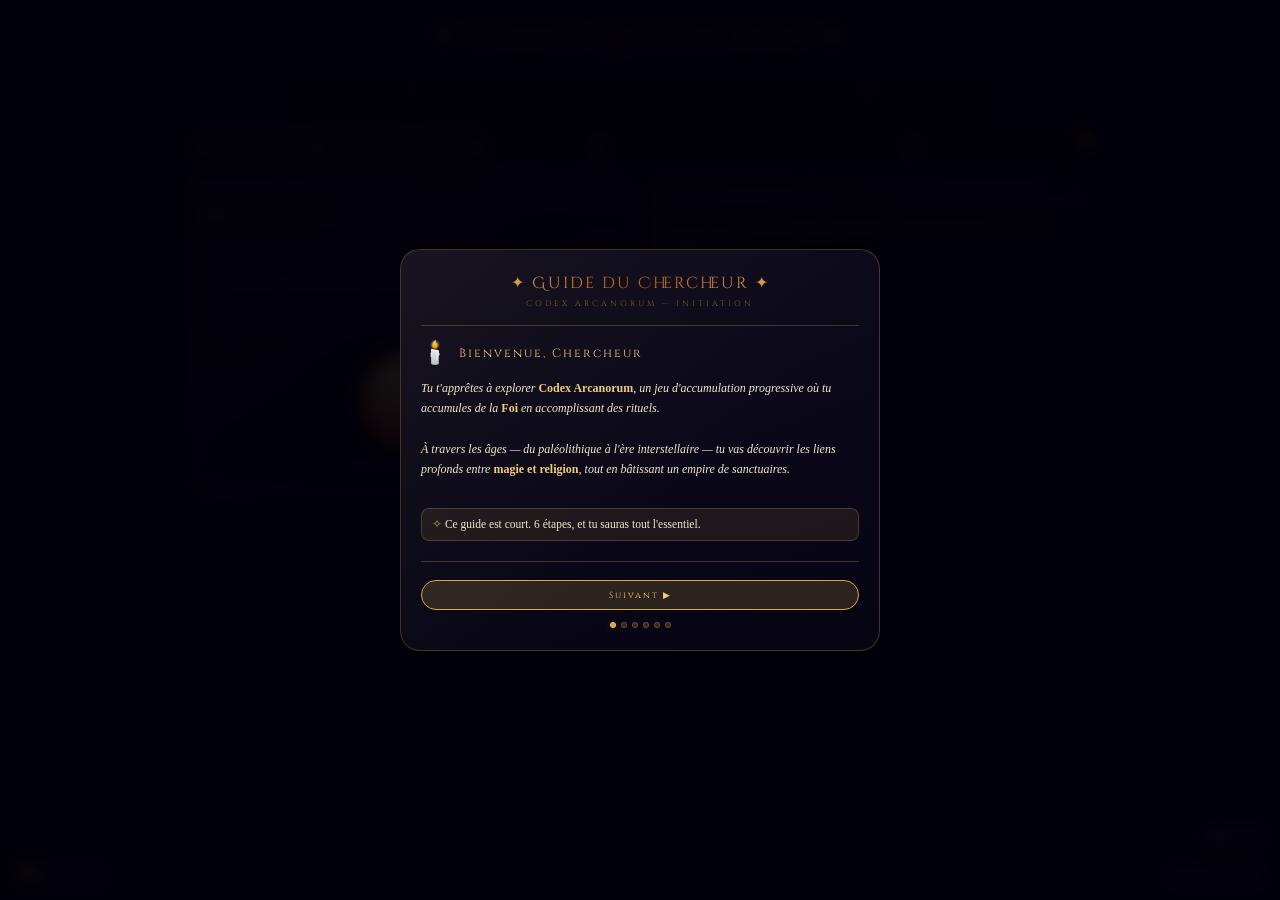
==== commit f1cca1d5: "Add files via upload" ====
--- a/index-7.html
+++ b/index-7.html
@@ -3,11 +3,13 @@
 <head>
 <meta charset="UTF-8">
 <meta name="viewport" content="width=device-width, initial-scale=1.0, user-scalable=no">
-<title>Codex Arcanorum — Le Miroir de l'Âme'</title>
+<title>Codex Arcanorum — Le Miroir de l'Âme</title>
 <link rel="manifest" href="manifest.json">
 <meta name="theme-color" content="#07050e">
-
-  <link href="https://fonts.googleapis.com/css2?family=Cinzel+Decorative:wght@400;700&family=Cinzel:wght@400;600&family=IM+Fell+English:ital@0;1&display=swap" rel="stylesheet">
+<meta name="apple-mobile-web-app-capable" content="yes">
+<meta name="apple-mobile-web-app-status-bar-style" content="black-translucent">
+<meta name="mobile-web-app-capable" content="yes">
+<link href="https://fonts.googleapis.com/css2?family=Cinzel+Decorative:wght@400;700&family=Cinzel:wght@400;600&family=IM+Fell+English:ital@0;1&display=swap" rel="stylesheet">
 <style>
 *{box-sizing:border-box;user-select:none;margin:0;padding:0}
 body{background:#07050e;font-family:'IM Fell English',Georgia,serif;color:#f4e9cc;display:flex;flex-direction:column;align-items:center;min-height:100vh;padding:12px;gap:10px;transition:background 1.4s}
@@ -33,30 +35,12 @@
 #tab-ritual{display:grid;grid-template-columns:1fr 1fr;gap:11px}
 @media(max-width:600px){#tab-ritual{grid-template-columns:1fr}}
 .epoch-badge{background:rgba(212,168,75,0.09);border:1px solid rgba(212,168,75,0.25);border-radius:40px;padding:3px 11px;font-family:'Cinzel',serif;font-size:0.54rem;letter-spacing:2px;color:var(--accL);display:inline-block;margin-bottom:7px}
-.fact-box { background: rgba(15, 12, 28, 0.85); border: 1px solid var(--acc); box-shadow: 0 0 20px rgba(212, 168, 75, 0.15), inset 0 0 15px rgba(122, 90, 176, 0.1); position: relative; overflow: hidden; transition: all 0.6s cubic-bezier(0.4, 0, 0.2, 1); min-height: 90px; display: flex; align-items: center; justify-content: center; text-align: center; padding: 18px; clip-path: polygon(4% 0%, 98% 3%, 100% 95%, 2% 100%, 0% 50%); margin: 10px 0; backdrop-filter: blur(4px); }
-.fact-box::after { content: ""; position: absolute; top: -50%; left: -150%; width: 200%; height: 200%; background: linear-gradient(45deg, transparent, rgba(255, 255, 255, 0.1), transparent); transform: rotate(45deg); animation: mirrorShine 8s cubic-bezier(0.4, 0, 0.6, 1) infinite; pointer-events: none; }
-
-  .fact-box::after {
-    content: "";
-    position: absolute;
-    top: -50%; 
-    left: -50%;
-    width: 200%; 
-    height: 200%;
-    /* Création d'un faisceau de lumière blanc très fin */
-    background: linear-gradient(45deg, transparent, rgba(255,255,255,0.08), transparent);
-    transform: rotate(45deg);
-    /* Animation pour faire passer le reflet régulièrement */
-    animation: mirrorShine 6s infinite;
-    pointer-events: none;
-}
-
-@keyframes mirrorShine {
-    0% { transform: translateX(-100%) rotate(45deg); }
-    100% { transform: translateX(100%) rotate(45deg); }
-}
-
-  .fact-type{font-family:'Cinzel',serif;font-size:0.48rem;letter-spacing:3px;text-transform:uppercase;margin-bottom:2px;flex-shrink:0}
+.fact-box{background:rgba(15,12,28,0.85);border:1px solid var(--acc);box-shadow:0 0 20px rgba(212,168,75,0.15);position:relative;overflow:hidden;min-height:100px;width:100%;max-width:600px;margin:10px auto;display:flex;flex-direction:column;justify-content:space-between;align-items:center;text-align:center;padding:20px;clip-path:polygon(2% 5%,98% 0%,100% 92%,3% 100%,0% 50%);backdrop-filter:blur(4px)}
+.fact-box::after{content:"";position:absolute;top:-50%;left:-150%;width:200%;height:200%;background:linear-gradient(45deg,transparent,rgba(255,255,255,0.1),transparent);transform:rotate(45deg);animation:mirrorShine 8s cubic-bezier(0.4,0,0.6,1) infinite;pointer-events:none}
+@keyframes mirrorShine{0%{transform:translateX(-100%) rotate(45deg)}100%{transform:translateX(100%) rotate(45deg)}}
+@keyframes guidePulse{0%,100%{box-shadow:0 0 8px rgba(212,168,75,0.2);border-color:rgba(212,168,75,0.4)}50%{box-shadow:0 0 22px rgba(212,168,75,0.5);border-color:var(--accL)}}
+.fact-txt{display:block;width:100%;word-break:normal;overflow-wrap:anywhere}
+.fact-type{font-family:'Cinzel',serif;font-size:0.48rem;letter-spacing:3px;text-transform:uppercase;margin-bottom:2px;flex-shrink:0}
 .fact-type.tf{color:var(--ember)}.fact-type.tc{color:var(--mys)}.fact-type.tt{color:#6a9a6a}
 .fact-inner{overflow:hidden;flex:1}
 .fact-txt{font-size:0.74rem;line-height:1.46;color:var(--parc);font-style:italic}
@@ -73,13 +57,6 @@
 .prog-bar{flex:1;height:3px;background:rgba(212,168,75,0.1);border-radius:3px;overflow:hidden}
 .prog-fill{height:100%;background:linear-gradient(90deg,var(--ember),var(--acc));border-radius:3px;transition:width 0.4s}
 .prog-lbl{font-family:'Cinzel',serif;font-size:0.5rem;color:var(--accD);white-space:nowrap}
-.par,.rpar,.ripple{position:fixed;pointer-events:none;z-index:999}
-.par{font-size:0.8rem;font-family:'Cinzel',serif;color:var(--accL);text-shadow:0 0 8px var(--acc);animation:fup 1.1s ease-out forwards}
-@keyframes fup{0%{opacity:1;transform:translateY(0) scale(1)}100%{opacity:0;transform:translateY(-58px) scale(0.62)}}
-.rpar{font-size:1rem;animation:rflt 1.5s ease-out forwards}
-@keyframes rflt{0%{opacity:1;transform:translateY(0) scale(1) rotate(0deg)}100%{opacity:0;transform:translateY(-80px) scale(0.42) rotate(28deg)}}
-.ripple{border-radius:50%;border:2px solid rgba(212,168,75,0.5);animation:rout 0.85s ease-out forwards}
-@keyframes rout{0%{opacity:0.7;transform:scale(0.28)}100%{opacity:0;transform:scale(2.8)}}
 .epoch-section{background:rgba(0,0,0,0.28);border:1px solid var(--border);border-radius:14px;overflow:hidden;margin-bottom:10px}
 .epoch-head{padding:9px 13px;cursor:pointer;display:flex;justify-content:space-between;align-items:center;background:rgba(212,168,75,0.05)}
 .epoch-head-name{font-family:'Cinzel',serif;font-size:0.72rem;color:var(--accL)}
@@ -92,7 +69,7 @@
 .sanct-card{background:rgba(0,0,0,0.3);border:1px solid rgba(212,168,75,0.14);border-radius:10px;padding:8px 10px;transition:all 0.15s}
 .sanct-card.buyable{border-color:rgba(212,168,75,0.45);cursor:pointer;background:rgba(212,168,75,0.05)}
 .sanct-card.buyable:hover{border-color:var(--acc);background:rgba(212,168,75,0.1);transform:translateX(2px)}
-.sanct-card.locked{opacity:0.28}
+.sanct-card.locked{opacity:0.60}
 .sanct-head{display:flex;justify-content:space-between;align-items:flex-start;gap:5px}
 .sanct-name{font-family:'Cinzel',serif;font-size:0.66rem;color:var(--accL)}
 .sanct-status{font-family:'Cinzel',serif;font-size:0.54rem;color:var(--accD)}
@@ -116,10 +93,7 @@
 .grim-entry.tt{border-left-color:#6a9a6a;background:rgba(40,80,40,0.15)}
 .grim-entry.rev{border-left-color:#5a8ac0;background:rgba(30,50,90,0.28)}
 .ge-type{font-family:'Cinzel',serif;font-size:0.48rem;letter-spacing:3px;text-transform:uppercase;margin-bottom:3px}
-.ge-type.tf{color:var(--ember)}
-.ge-type.tc{color:var(--mys)}
-.ge-type.tt{color:#6a9a6a}
-.ge-type.rev{color:#5a8ac0}
+.ge-type.tf{color:var(--ember)}.ge-type.tc{color:var(--mys)}.ge-type.tt{color:#6a9a6a}.ge-type.rev{color:#5a8ac0}
 .ge-text{font-size:0.74rem;line-height:1.5;color:var(--parc);font-style:italic}
 .ge-text.cit{font-size:0.8rem;color:#e0d8f4}
 .ge-auth{font-size:0.54rem;color:var(--accD);margin-top:3px;font-family:'Cinzel',serif}
@@ -127,814 +101,466 @@
 .grim-scroll{max-height:60vh;overflow-y:auto;scrollbar-width:thin;padding-right:4px}
 .modal-ov{position:fixed;inset:0;z-index:2000;background:rgba(2,1,8,0.84);backdrop-filter:blur(6px);display:flex;align-items:center;justify-content:center;animation:fadein 0.3s ease}
 @keyframes fadein{from{opacity:0}to{opacity:1}}
-.modal-box{background:linear-gradient(160deg,#100e20,#080614);border-radius:18px;padding:24px 22px;max-width:460px;width:100%;position:relative;animation:slideup 0.35s ease}
+.modal-box{background:linear-gradient(160deg,#100e20,#080614);border-radius:18px;padding:24px 22px;max-width:520px;width:100%;position:relative;animation:slideup 0.35s ease}
 @keyframes slideup{from{opacity:0;transform:translateY(18px)}to{opacity:1;transform:translateY(0)}}
 .modal-border{position:absolute;inset:0;border-radius:18px;border:1px solid rgba(212,168,75,0.48);pointer-events:none}
-.modal-title{font-family:'Cinzel',serif;font-size:0.9rem;color:var(--accL);margin-bottom:12px;text-align:center}
-.modal-text {
-  font-style: italic;
-  font-size: 0.95rem;
-  line-height: 1.7;
-  max-height: 55vh;
-  overflow-y: auto;
-  padding-right: 10px;
-}
-  .modal-close{display:block;width:100%;background:rgba(212,168,75,0.1);border:1px solid var(--border);border-radius:40px;padding:8px;font-family:'Cinzel',serif;font-size:0.6rem;letter-spacing:3px;color:var(--accL);cursor:pointer;text-align:center}
-.ev-choices{display:flex;flex-direction:column;gap:7px;margin-top:6px}
-.ev-btn{background:rgba(212,168,75,0.07);border:1px solid rgba(212,168,75,0.3);border-radius:11px;padding:9px 13px;cursor:pointer;font-family:'IM Fell English',serif;font-size:0.76rem;color:var(--parc);text-align:left}
-.ev-btn:hover{background:rgba(212,168,75,0.15);border-color:var(--acc)}
-.ev-lbl{font-family:'Cinzel',serif;font-size:0.5rem;letter-spacing:2px;color:var(--accD);display:block;margin-bottom:2px;text-transform:uppercase}
-.ev-cd{text-align:center;font-family:'Cinzel',serif;font-size:0.53rem;color:var(--accD);margin-top:8px}
+.modal-title{font-family:'Cinzel',serif;font-size:1.15rem;color:var(--accL);margin-bottom:12px;text-align:center;letter-spacing:3px}
+.modal-text{font-style:italic;font-size:0.95rem;line-height:1.7;max-height:55vh;overflow-y:auto;padding-right:10px}
+.modal-close{display:block;width:100%;background:rgba(212,168,75,0.1);border:1px solid var(--border);border-radius:40px;padding:8px;font-family:'Cinzel',serif;font-size:0.6rem;letter-spacing:3px;color:var(--accL);cursor:pointer;text-align:center}
 .toast{position:fixed;bottom:14px;left:50%;transform:translateX(-50%) translateY(14px);background:rgba(18,13,32,0.97);border:1px solid var(--acc);border-radius:40px;padding:6px 18px;font-family:'Cinzel',serif;font-size:0.63rem;color:var(--accL);opacity:0;transition:all 0.3s;pointer-events:none;z-index:1000;white-space:nowrap}
 .toast.show{opacity:1;transform:translateX(-50%) translateY(0)}
 @media(max-width:560px){.modal-box{padding:18px 14px}.ritual-btn{width:110px;height:110px}.ritual-btn .sigil{font-size:1.6rem}.toast{white-space:normal;font-size:0.55rem}}
-
-  /* Bouton reset - discret */
-.reset-btn {
-  position: fixed;
-  bottom: 12px;
-  right: 12px;
-  background: rgba(100, 80, 160, 0.2);
-  border: 1px solid rgba(212, 168, 75, 0.3);
-  border-radius: 30px;
-  padding: 4px 10px;
-  font-family: 'Cinzel', serif;
-  font-size: 0.5rem;
-  letter-spacing: 1px;
-  color: var(--accD);
-  cursor: pointer;
-  z-index: 100;
-  transition: all 0.2s;
-  backdrop-filter: blur(4px);
-}
-.reset-btn:hover {
-  background: rgba(100, 80, 160, 0.4);
-  border-color: var(--ember);
-  color: var(--accL);
-}
-  /* Runes qui s'élèvent */
-.rune {
-  position: fixed;
-  pointer-events: none;
-  z-index: 1000;
-  font-family: 'Cinzel Decorative', serif;
-  font-size: 1.8rem;
-  font-weight: bold;
-  text-shadow: 0 0 8px var(--accLight);
-  white-space: nowrap;
-  animation: riseRune 1.4s ease-out forwards;
-}
-
-@keyframes riseRune {
-  0% {
-    opacity: 0.9;
-    transform: translateY(0) scale(0.8);
-    filter: blur(0px);
-  }
-  30% {
-    opacity: 1;
-    transform: translateY(-15px) scale(1);
-  }
-  100% {
-    opacity: 0;
-    transform: translateY(-70px) scale(0.5);
-    filter: blur(4px);
-  }
-}
-
-/* Petites étincelles */
-.spark {
-  position: fixed;
-  pointer-events: none;
-  z-index: 999;
-  width: 3px;
-  height: 3px;
-  border-radius: 50%;
-  background: radial-gradient(circle, #f0cc7a, #d4783a);
-  animation: sparkOut 0.8s ease-out forwards;
-}
-
-@keyframes sparkOut {
-  0% {
-    opacity: 0.9;
-    transform: scale(1);
-  }
-  100% {
-    opacity: 0;
-    transform: scale(0.2) translateY(-20px);
-  }
-}
-
-/* Cercle d'incantation au clic */
-.sigilCircle {
-  position: fixed;
-  pointer-events: none;
-  z-index: 998;
-  border-radius: 50%;
-  border: 1px solid rgba(212, 168, 75, 0.6);
-  box-shadow: 0 0 12px rgba(212, 168, 75, 0.4), inset 0 0 8px rgba(212, 168, 75, 0.2);
-  animation: circlePulse 0.7s ease-out forwards;
-}
-
-@keyframes circlePulse {
-  0% {
-    width: 0px;
-    height: 0px;
-    margin-left: 0px;
-    margin-top: 0px;
-    opacity: 0.8;
-  }
-  50% {
-    opacity: 0.5;
-  }
-  100% {
-    width: 90px;
-    height: 90px;
-    margin-left: -45px;
-    margin-top: -45px;
-    opacity: 0;
-  }
-}
-/* Miroir de l'Âme - Styles */
-.mirror-fragments {
-  display: flex;
-  flex-wrap: wrap;
-  gap: 10px;
-  margin: 15px 0;
-  justify-content: center;
-}
-.mirror-shard {
-  width: 65px;
-  height: 65px;
-  background: rgba(212,168,75,0.1);
-  border: 1px solid rgba(212,168,75,0.3);
-  border-radius: 50%;
-  display: flex;
-  flex-direction: column;
-  align-items: center;
-  justify-content: center;
-  font-size: 1.6rem;
-  transition: all 0.2s;
-  position: relative;
-}
-.mirror-shard.found {
-  background: rgba(212,168,75,0.25);
-  border-color: var(--acc);
-  box-shadow: 0 0 12px rgba(212,168,75,0.4);
-  animation: shardGlow 2s ease-in-out infinite;
-}
-.mirror-shard.found .shard-name {
-  font-size: 0.45rem;
-  color: var(--accL);
-  margin-top: 4px;
-  text-align: center;
-}
-.mirror-shard:not(.found) {
-  opacity: 0.4;
-  filter: grayscale(0.5);
-}
-@keyframes shardGlow {
-  0%,100% { box-shadow: 0 0 5px rgba(212,168,75,0.3); }
-  50% { box-shadow: 0 0 18px rgba(212,168,75,0.7); }
-}
-.mirror-progress {
-  background: rgba(0,0,0,0.4);
-  border-radius: 20px;
-  padding: 12px;
-  margin: 12px 0;
-  text-align: center;
-}
-.mirror-button {
-  background: linear-gradient(135deg, rgba(212,168,75,0.2), rgba(100,80,160,0.3));
-  border: 2px solid var(--acc);
-  border-radius: 60px;
-  padding: 14px 24px;
-  font-family: 'Cinzel', serif;
-  font-size: 0.9rem;
-  letter-spacing: 4px;
-  color: var(--accL);
-  cursor: pointer;
-  width: 100%;
-  margin: 15px 0;
-  transition: all 0.2s;
-}
-.mirror-button:hover:not(:disabled) {
-  background: rgba(212,168,75,0.35);
-  transform: scale(1.02);
-  box-shadow: 0 0 20px var(--glow);
-}
-.mirror-button:disabled {
-  opacity: 0.4;
-  cursor: not-allowed;
-}
-.mirror-legend {
-  font-size: 0.65rem;
-  color: var(--parcD);
-  font-style: italic;
-  margin-top: 12px;
-  padding-top: 10px;
-  border-top: 1px solid var(--border);
-  text-align: center;
-}
-.mirror-complete {
-  background: linear-gradient(135deg, rgba(212,168,75,0.15), rgba(100,80,160,0.2));
-  border-radius: 16px;
-  padding: 18px;
-  margin: 15px 0;
-  text-align: center;
-  border: 1px solid rgba(212,168,75,0.5);
-  animation: completePulse 1.8s ease-in-out infinite;
-}
-@keyframes completePulse {
-  0%,100% { border-color: rgba(212,168,75,0.4); background: rgba(212,168,75,0.08); }
-  50% { border-color: rgba(212,168,75,0.9); background: rgba(212,168,75,0.18); }
-}
-.mirror-final-choice {
-  display: flex;
-  gap: 12px;
-  margin: 15px 0;
-  flex-wrap: wrap;
-}
-.choice-btn {
-  flex: 1;
-  background: rgba(0,0,0,0.5);
-  border: 1px solid var(--border);
-  border-radius: 40px;
-  padding: 12px 8px;
-  font-family: 'Cinzel', serif;
-  font-size: 0.7rem;
-  cursor: pointer;
-  transition: all 0.2s;
-  color: var(--parc);
-}
-.choice-btn:hover {
-  border-color: var(--acc);
-  background: rgba(212,168,75,0.15);
-}
-.choice-faith { border-left-color: #c0a8f0; }
-.choice-magic { border-left-color: var(--ember); }
-.choice-unity { border-left-color: var(--acc); }
-  
- /* Modale plus lisible */
-.modal-box {
-  max-width: 520px;
-}
-.modal-text {
-  font-size: 0.95rem;
-  line-height: 1.7;
-}
-.modal-title {
-  font-size: 1.15rem;
-  letter-spacing: 3px;
-} 
-  /* Style spécial pour les messages du Miroir (importants) */
-.modal-mirror {
-  border: 2px solid var(--acc);
-  box-shadow: 0 0 30px var(--glow), inset 0 0 20px rgba(212,168,75,0.1);
-  background: linear-gradient(160deg, #0a0818, #050310);
-  animation: modalGlowPulse 2s ease-in-out infinite;
-}
-
-.modal-mirror .modal-border {
-  border-color: var(--acc);
-  box-shadow: 0 0 15px var(--acc);
-}
-
-.modal-mirror .modal-title {
-  font-size: 1.2rem;
-  letter-spacing: 4px;
-  text-shadow: 0 0 10px var(--acc);
-  color: var(--accL);
-}
-
-.modal-mirror .modal-text {
-  border-left: 2px solid var(--acc);
-  padding-left: 15px;
-  font-size: 1rem;
-}
-
-@keyframes modalGlowPulse {
-  0%, 100% { box-shadow: 0 0 20px rgba(212,168,75,0.2), inset 0 0 10px rgba(212,168,75,0.05); }
-  50% { box-shadow: 0 0 45px rgba(212,168,75,0.5), inset 0 0 25px rgba(212,168,75,0.1); }
-}
-
-/* Style spécial pour le 10ème fragment (ultime) */
-.modal-mirror-ultimate {
-  border: 3px solid #d4af37;
-  box-shadow: 0 0 60px rgba(212,175,55,0.7), inset 0 0 30px rgba(212,175,55,0.15);
-  background: linear-gradient(160deg, #1a1520, #0a0810);
-  animation: modalUltimatePulse 1.5s ease-in-out infinite;
-}
-
-.modal-mirror-ultimate .modal-title {
-  font-size: 1.4rem;
-  text-shadow: 0 0 15px #d4af37;
-  color: #d4af37;
-}
-
-.modal-mirror-ultimate .modal-text {
-  border-left: 2px solid #d4af37;
-  color: #f0e6c0;
-}
-
-@keyframes modalUltimatePulse {
-  0%, 100% { box-shadow: 0 0 30px rgba(212,175,55,0.3); }
-  50% { box-shadow: 0 0 70px rgba(212,175,55,0.8); }
-}/* ===== SUCCÈS ===== */
-.achievements-panel {
-  max-height: 400px;
-  overflow-y: auto;
-  padding: 5px;
-}
-.achievement {
-  background: rgba(0,0,0,0.3);
-  border-left: 3px solid var(--accD);
-  border-radius: 10px;
-  padding: 8px 12px;
-  margin-bottom: 8px;
-  transition: all 0.2s;
-  cursor: pointer;
-}
-.achievement.unlocked {
-  border-left-color: var(--acc);
-  background: rgba(212,168,75,0.1);
-  box-shadow: 0 0 8px rgba(212,168,75,0.2);
-}
-.achievement.unlocked .achieve-title {
-  color: var(--accL);
-  text-shadow: 0 0 4px var(--acc);
-}
-.achievement.unlocked .achieve-desc {
-  color: var(--parc);
-}
-.achievement.locked {
-  opacity: 0.5;
-  filter: grayscale(0.3);
-}
-.achieve-title {
-  font-family: 'Cinzel', serif;
-  font-size: 0.7rem;
-  letter-spacing: 2px;
-  display: flex;
-  justify-content: space-between;
-  align-items: center;
-}
-.achieve-name {
-  color: var(--acc);
-}
-.achieve-date {
-  font-size: 0.5rem;
-  color: var(--accD);
-  font-family: monospace;
-}
-.achieve-desc {
-  font-size: 0.55rem;
-  color: var(--parcD);
-  margin-top: 3px;
-  font-style: italic;
-}
-.achieve-reward {
-  font-size: 0.5rem;
-  color: #9ab870;
-  margin-top: 3px;
-}
-.achieve-notif {
-  position: fixed;
-  bottom: 80px;
-  right: 20px;
-  background: linear-gradient(135deg, #0a0818, #050310);
-  border: 2px solid var(--acc);
-  border-radius: 12px;
-  padding: 12px 18px;
-  max-width: 280px;
-  z-index: 2001;
-  opacity: 0;
-  transition: opacity 0.3s ease;
-  animation: achieveSlideIn 0.4s ease-out forwards;
-  box-shadow: 0 0 30px rgba(212,168,75,0.4);
-}
-  #achievementsBtn.has-new::after {
-  content: "✨";
-  position: absolute;
-  top: -8px;
-  right: -8px;
-  font-size: 0.7rem;
-  animation: sparkle 1s ease-in-out infinite;
-}
-@keyframes sparkle {
-  0%,100% { opacity: 0.6; transform: scale(0.9); }
-  50% { opacity: 1; transform: scale(1.2); }
-}
-  /* ===== OPTIMISATION MOBILE ===== */
-@media (max-width: 768px) {
-  body { font-size: 14px; padding: 8px; gap: 6px; }
-  .stat-bar { padding: 4px 10px; gap: 4px; }
-  .sb-val { font-size: 0.9rem; }
-  .sb-lbl { font-size: 0.4rem; }
-  .tab-btn { font-size: 0.5rem; padding: 6px 2px; }
-  .panel { padding: 10px; }
-  .panel-title { font-size: 0.5rem; margin-bottom: 6px; }
-  .fact-box { height: auto; min-height: 90px; padding: 6px 8px; }
-  .fact-txt { font-size: 0.65rem; }
-  .fact-txt.cit { font-size: 0.7rem; }
-  .ritual-btn { width: 100px; height: 100px; }
-  .ritual-btn .sigil { font-size: 1.4rem; }
-  .ritual-btn .blbl { font-size: 0.4rem; }
-  .epoch-badge { font-size: 0.45rem; padding: 2px 8px; }
-  .sanct-name { font-size: 0.6rem; }
-  .sanct-desc { font-size: 0.55rem; }
-  .sanct-status, .sanct-bonus { font-size: 0.5rem; }
-  .sanct-card { padding: 6px 8px; }
-  .grim-entry { padding: 8px 10px; }
-  .ge-text { font-size: 0.65rem; }
-  .ge-type { font-size: 0.45rem; }
-  .mirror-shard { width: 50px; height: 50px; font-size: 1.2rem; }
-  .mirror-shard.found .shard-name { font-size: 0.4rem; }
-  .mirror-button { font-size: 0.7rem; padding: 10px 16px; }
-  .choice-btn { font-size: 0.6rem; padding: 8px 6px; }
-  .modal-box { max-width: 90%; padding: 16px 14px; margin: 10px; }
-  .modal-title { font-size: 1rem; }
-  .modal-text { font-size: 0.85rem; line-height: 1.5; }
-  .toast { font-size: 0.55rem; padding: 5px 12px; white-space: normal; max-width: 90%; text-align: center; }
-  .reset-btn { padding: 3px 8px; font-size: 0.6rem; }
-  #achievementsBtn { font-size: 0.9rem; padding: 3px 6px; }
-  #recentScroll { font-size: 0.55rem; }
-}
-@media (max-width: 480px) {
-  .stat-bar { flex-wrap: wrap; justify-content: center; gap: 8px; }
-  .sb-div { display: none; }
-  .tab-btn { font-size: 0.45rem; letter-spacing: 1px; }
-  .mirror-final-choice { flex-direction: column; }
-}
-  /* Event toast - coin bas droit, non bloquant */
-.event-toast {
-  position: fixed;
-  bottom: 80px;
-  right: 20px;
-  width: 280px;
-  background: linear-gradient(135deg, #0a0818, #050310);
-  border: 2px solid var(--acc);
-  border-radius: 12px;
-  padding: 12px;
-  z-index: 2001;
-  animation: slideInRight 0.3s ease-out;
-  cursor: pointer;
-}
-.event-toast .title {
-  font-family: 'Cinzel', serif;
-  font-size: 0.8rem;
-  color: var(--accL);
-  margin-bottom: 8px;
-}
-.event-toast .desc {
-  font-size: 0.7rem;
-  color: var(--parc);
-  margin-bottom: 10px;
-}
-.event-toast .choices {
-  display: flex;
-  gap: 8px;
-}
-.event-toast .choice {
-  flex: 1;
-  background: rgba(212,168,75,0.15);
-  border: 1px solid var(--border);
-  border-radius: 8px;
-  padding: 6px;
-  font-size: 0.6rem;
-  text-align: center;
-  cursor: pointer;
-}
-.event-toast .choice:hover {
-  background: rgba(212,168,75,0.3);
-  border-color: var(--acc);
-}
-@keyframes slideInRight {
-  from { opacity: 0; transform: translateX(100px); }
-  to { opacity: 1; transform: translateX(0); }
-}
-  #achievementsBtn, #resetBtn {
-  z-index: 2000;
-}
-  @keyframes waveExpand {
-  0% { transform: scale(0.2); opacity: 0.8; }
-  100% { transform: scale(2); opacity: 0; }
-}
-
-@keyframes floatUp {
-  0% { opacity: 1; transform: translateY(0) scale(0.5); }
-  100% { opacity: 0; transform: translateY(-60px) scale(1.2); }
-}
-  @keyframes comboGlow {
-  0% { text-shadow: 0 0 0px var(--accL); }
-  50% { text-shadow: 0 0 15px var(--accL); }
-  100% { text-shadow: 0 0 0px var(--accL); }
-}
-.combo-flash {
-  animation: comboGlow 0.3s ease-out;
-} 
-.epoch-content {
-  transition: all 0.2s ease;
-  overflow: hidden;
-  display: block !important;
-}
-
-.epoch-content.collapsed {
-  display: none !important;
-}
-
-.collapse-indicator {
-  display: inline-block;
-  transition: transform 0.2s ease;
-  font-size: 0.7rem;
-  margin-left: 8px;
-  color: var(--accL);
-}
-
-.epoch-head {
-  cursor: pointer;
-  user-select: none;
-}
-
-.epoch-head .epoch-head-name {
-  display: flex;
-  align-items: center;
-  gap: 6px;
-  flex-wrap: wrap;
-}
-/* Animation de l'éclat doré */
-@keyframes magnumGlow {
-  0% { box-shadow: 0 0 20px var(--accD), inset 0 0 10px var(--accD); }
-  50% { box-shadow: 0 0 60px var(--accL), inset 0 0 30px var(--accL); }
-  100% { box-shadow: 0 0 20px var(--accD), inset 0 0 10px var(--accD); }
-}
-
-.modal-box.magnum-opus {
-  animation: magnumGlow 4s infinite ease-in-out;
-  border: 2px solid var(--accL);
-  background: radial-gradient(circle at center, #1a140a 0%, #07050e 100%);
-  max-width: 500px;
-  transform: scale(1.05);
-}
-
-.modal-title.legendary {
-  font-family: 'Cinzel Decorative', serif;
-  letter-spacing: 4px;
-  background: linear-gradient(to bottom, var(--accL), var(--acc));
-  -webkit-background-clip: text;
-  -webkit-text-fill-color: transparent;
-  font-size: 1.6rem;
-  text-align: center;
-  margin-bottom: 20px;
-}
-
-    </style>
+.reset-btn{position:fixed;bottom:12px;right:12px;background:rgba(100,80,160,0.2);border:1px solid rgba(212,168,75,0.3);border-radius:30px;padding:4px 10px;font-family:'Cinzel',serif;font-size:0.5rem;letter-spacing:1px;color:var(--accD);cursor:pointer;z-index:100;transition:all 0.2s;backdrop-filter:blur(4px)}
+.reset-btn:hover{background:rgba(100,80,160,0.4);border-color:var(--ember);color:var(--accL)}
+/* ═══════════ TUTORIEL ═══════════ */
+.tuto-overlay{position:fixed;inset:0;z-index:5000;background:rgba(2,1,8,0.92);backdrop-filter:blur(8px);display:flex;align-items:center;justify-content:center;padding:16px;animation:fadein 0.4s ease}
+.tuto-box{background:linear-gradient(160deg,#0e0c1e,#070514);border:1px solid var(--border);border-radius:20px;padding:22px 20px;max-width:480px;width:100%;position:relative;max-height:92vh;overflow-y:auto;scrollbar-width:thin}
+.tuto-box::before{content:'';position:absolute;inset:0;border-radius:20px;background:linear-gradient(135deg,rgba(212,168,75,0.05) 0%,transparent 60%);pointer-events:none}
+.tuto-header{text-align:center;margin-bottom:16px}
+.tuto-title{font-family:'Cinzel Decorative',serif;font-size:1rem;background:linear-gradient(135deg,#f0cc7a,var(--ember) 50%,#f0cc7a);-webkit-background-clip:text;background-clip:text;color:transparent;letter-spacing:2px}
+.tuto-subtitle{font-family:'Cinzel',serif;font-size:0.5rem;color:var(--accD);letter-spacing:3px;text-transform:uppercase;margin-top:4px}
+.tuto-step{display:none}
+.tuto-step.active{display:block;animation:slideIn 0.3s ease}
+.tuto-step-title{font-family:'Cinzel',serif;font-size:0.75rem;color:var(--accL);margin-bottom:10px;display:flex;align-items:center;gap:8px;letter-spacing:2px}
+.tuto-step-title .tuto-icon{font-size:1.4rem}
+.tuto-text{font-size:0.75rem;line-height:1.7;color:var(--parc);font-style:italic}
+.tuto-text strong{color:var(--accL);font-style:normal}
+.tuto-text .tuto-tip{display:inline-block;background:rgba(212,168,75,0.1);border:1px solid rgba(212,168,75,0.25);border-radius:8px;padding:6px 10px;margin:8px 0;width:100%;font-style:normal;font-size:0.72rem}
+.tuto-text .tuto-tip::before{content:"✧ ";color:var(--acc)}
+.tuto-nav{display:flex;gap:8px;margin-top:18px;align-items:center}
+.tuto-nav-btn{flex:1;padding:8px;background:rgba(212,168,75,0.1);border:1px solid var(--border);border-radius:30px;font-family:'Cinzel',serif;font-size:0.55rem;letter-spacing:2px;color:var(--accL);cursor:pointer;text-align:center;transition:all 0.2s}
+.tuto-nav-btn:hover{background:rgba(212,168,75,0.2);border-color:var(--acc)}
+.tuto-nav-btn.primary{background:rgba(212,168,75,0.18);border-color:var(--acc)}
+.tuto-nav-btn.primary:hover{background:rgba(212,168,75,0.32);box-shadow:0 0 14px var(--glow)}
+.tuto-dots{display:flex;gap:5px;justify-content:center;margin-top:12px}
+.tuto-dot{width:6px;height:6px;border-radius:50%;background:rgba(212,168,75,0.2);border:1px solid rgba(212,168,75,0.3);transition:all 0.2s}
+.tuto-dot.active{background:var(--acc);border-color:var(--accL);box-shadow:0 0 6px var(--glow)}
+.tuto-divider{height:1px;background:var(--border);margin:12px 0}
+.tuto-btn-help{position:fixed;bottom:52px;right:12px;background:rgba(100,80,160,0.25);border:1px solid rgba(212,168,75,0.35);border-radius:30px;padding:4px 10px;font-family:'Cinzel',serif;font-size:0.5rem;letter-spacing:1px;color:var(--accD);cursor:pointer;z-index:200;transition:all 0.2s;backdrop-filter:blur(4px)}
+.tuto-btn-help:hover{background:rgba(100,80,160,0.45);border-color:var(--acc);color:var(--accL)}
+.rune{position:fixed;pointer-events:none;z-index:1000;font-family:'Cinzel Decorative',serif;font-size:1.8rem;font-weight:bold;white-space:nowrap;animation:riseRune 1.4s ease-out forwards}
+@keyframes riseRune{0%{opacity:0.9;transform:translateY(0) scale(0.8);filter:blur(0px)}30%{opacity:1;transform:translateY(-15px) scale(1)}100%{opacity:0;transform:translateY(-70px) scale(0.5);filter:blur(4px)}}
+.spark{position:fixed;pointer-events:none;z-index:999;width:3px;height:3px;border-radius:50%;background:radial-gradient(circle,#f0cc7a,#d4783a);animation:sparkOut 0.8s ease-out forwards}
+@keyframes sparkOut{0%{opacity:0.9;transform:scale(1)}100%{opacity:0;transform:scale(0.2) translateY(-20px)}}
+.sigilCircle{position:fixed;pointer-events:none;z-index:998;border-radius:50%;border:1px solid rgba(212,168,75,0.6);box-shadow:0 0 12px rgba(212,168,75,0.4),inset 0 0 8px rgba(212,168,75,0.2);animation:circlePulse 0.7s ease-out forwards}
+@keyframes circlePulse{0%{width:0;height:0;margin-left:0;margin-top:0;opacity:0.8}50%{opacity:0.5}100%{width:90px;height:90px;margin-left:-45px;margin-top:-45px;opacity:0}}
+.mirror-fragments{display:flex;flex-wrap:wrap;gap:10px;margin:15px 0;justify-content:center}
+.mirror-shard{width:65px;height:65px;background:rgba(212,168,75,0.1);border:1px solid rgba(212,168,75,0.3);border-radius:50%;display:flex;flex-direction:column;align-items:center;justify-content:center;font-size:1.6rem;transition:all 0.2s;position:relative}
+.mirror-shard.found{background:rgba(212,168,75,0.25);border-color:var(--acc);box-shadow:0 0 12px rgba(212,168,75,0.4);animation:shardGlow 2s ease-in-out infinite}
+.mirror-shard.found .shard-name{font-size:0.45rem;color:var(--accL);margin-top:4px;text-align:center}
+.mirror-shard:not(.found){opacity:0.4;filter:grayscale(0.5)}
+@keyframes shardGlow{0%,100%{box-shadow:0 0 5px rgba(212,168,75,0.3)}50%{box-shadow:0 0 18px rgba(212,168,75,0.7)}}
+.mirror-progress{background:rgba(0,0,0,0.4);border-radius:20px;padding:12px;margin:12px 0;text-align:center}
+.mirror-button{background:linear-gradient(135deg,rgba(212,168,75,0.2),rgba(100,80,160,0.3));border:2px solid var(--acc);border-radius:60px;padding:14px 24px;font-family:'Cinzel',serif;font-size:0.9rem;letter-spacing:4px;color:var(--accL);cursor:pointer;width:100%;margin:15px 0;transition:all 0.2s}
+.mirror-button:hover:not(:disabled){background:rgba(212,168,75,0.35);transform:scale(1.02);box-shadow:0 0 20px var(--glow)}
+.mirror-button:disabled{opacity:0.4;cursor:not-allowed}
+.mirror-legend{font-size:0.65rem;color:var(--parcD);font-style:italic;margin-top:12px;padding-top:10px;border-top:1px solid var(--border);text-align:center}
+.mirror-complete{background:linear-gradient(135deg,rgba(212,168,75,0.15),rgba(100,80,160,0.2));border-radius:16px;padding:18px;margin:15px 0;text-align:center;border:1px solid rgba(212,168,75,0.5);animation:completePulse 1.8s ease-in-out infinite}
+@keyframes completePulse{0%,100%{border-color:rgba(212,168,75,0.4);background:rgba(212,168,75,0.08)}50%{border-color:rgba(212,168,75,0.9);background:rgba(212,168,75,0.18)}}
+.mirror-final-choice{display:flex;gap:12px;margin:15px 0;flex-wrap:wrap}
+.choice-btn{flex:1;background:rgba(0,0,0,0.5);border:1px solid var(--border);border-radius:40px;padding:12px 8px;font-family:'Cinzel',serif;font-size:0.7rem;cursor:pointer;transition:all 0.2s;color:var(--parc)}
+.choice-btn:hover{border-color:var(--acc);background:rgba(212,168,75,0.15)}
+.choice-faith{border-left-color:#c0a8f0}.choice-magic{border-left-color:var(--ember)}.choice-unity{border-left-color:var(--acc)}
+.modal-mirror{border:2px solid var(--acc);box-shadow:0 0 30px var(--glow), inset 0 0 20px rgba(212,168,75,0.1);background:linear-gradient(160deg,#0a0818,#050310);animation:modalGlowPulse 2s ease-in-out infinite}
+.modal-mirror .modal-border{border-color:var(--acc);box-shadow:0 0 15px var(--acc)}
+.modal-mirror .modal-title{font-size:1.2rem;letter-spacing:4px;text-shadow:0 0 10px var(--acc);color:var(--accL)}
+.modal-mirror .modal-text{border-left:2px solid var(--acc);padding-left:15px;font-size:1rem}
+@keyframes modalGlowPulse{0%,100%{box-shadow:0 0 20px rgba(212,168,75,0.2), inset 0 0 10px rgba(212,168,75,0.05)}50%{box-shadow:0 0 45px rgba(212,168,75,0.5), inset 0 0 25px rgba(212,168,75,0.1)}}
+.modal-mirror-ultimate{border:3px solid #d4af37;box-shadow:0 0 60px rgba(212,175,55,0.7), inset 0 0 30px rgba(212,175,55,0.15);background:linear-gradient(160deg,#1a1520,#0a0810);animation:modalUltimatePulse 1.5s ease-in-out infinite}
+.modal-mirror-ultimate .modal-title{font-size:1.4rem;text-shadow:0 0 15px #d4af37;color:#d4af37}
+.modal-mirror-ultimate .modal-text{border-left:2px solid #d4af37;color:#f0e6c0}
+@keyframes modalUltimatePulse{0%,100%{box-shadow:0 0 30px rgba(212,175,55,0.3)}50%{box-shadow:0 0 70px rgba(212,175,55,0.8)}}
+.achievements-panel{max-height:400px;overflow-y:auto;padding:5px}
+.achievement{background:rgba(0,0,0,0.3);border-left:3px solid var(--accD);border-radius:10px;padding:8px 12px;margin-bottom:8px;transition:all 0.2s;cursor:pointer}
+.achievement.unlocked{border-left-color:var(--acc);background:rgba(212,168,75,0.1);box-shadow:0 0 8px rgba(212,168,75,0.2)}
+.achievement.unlocked .achieve-title{color:var(--accL);text-shadow:0 0 4px var(--acc)}
+.achievement.unlocked .achieve-desc{color:var(--parc)}
+.achievement.locked{opacity:0.5;filter:grayscale(0.3)}
+.achieve-title{font-family:'Cinzel',serif;font-size:0.7rem;letter-spacing:2px;display:flex;justify-content:space-between;align-items:center}
+.achieve-name{color:var(--acc)}
+.achieve-date{font-size:0.5rem;color:var(--accD);font-family:monospace}
+.achieve-desc{font-size:0.55rem;color:var(--parcD);margin-top:3px;font-style:italic}
+.achieve-reward{font-size:0.5rem;color:#9ab870;margin-top:3px}
+.achieve-notif{position:fixed;bottom:80px;right:20px;background:linear-gradient(135deg,#0a0818,#050310);border:2px solid var(--acc);border-radius:12px;padding:12px 18px;max-width:280px;z-index:2001;opacity:0;transition:opacity 0.3s ease;animation:achieveSlideIn 0.4s ease-out forwards;box-shadow:0 0 30px rgba(212,168,75,0.4)}
+#achievementsBtn.has-new::after{content:"✨";position:absolute;top:-8px;right:-8px;font-size:0.7rem;animation:sparkle 1s ease-in-out infinite}
+@keyframes sparkle{0%,100%{opacity:0.6;transform:scale(0.9)}50%{opacity:1;transform:scale(1.2)}}
+.cosmic-section{background:linear-gradient(160deg,rgba(20,10,40,0.9),rgba(5,2,15,0.95));border:1px solid rgba(212,175,55,0.5);border-radius:18px;overflow:hidden;margin-bottom:12px;box-shadow:0 0 30px rgba(212,175,55,0.08)}
+.cosmic-header{padding:12px 16px;background:linear-gradient(90deg,rgba(212,175,55,0.1),rgba(100,80,160,0.1));border-bottom:1px solid rgba(212,175,55,0.25);text-align:center}
+.cosmic-title{font-family:'Cinzel Decorative',serif;font-size:0.72rem;letter-spacing:4px;background:linear-gradient(135deg,#f0cc7a,#d4af37,#c0a8e8);-webkit-background-clip:text;background-clip:text;color:transparent}
+.cosmic-subtitle{font-size:0.52rem;color:rgba(212,175,55,0.6);letter-spacing:2px;margin-top:3px;font-family:'Cinzel',serif}
+.cosmic-grid{padding:10px;display:flex;flex-direction:column;gap:8px}
+.cosmic-card{border-radius:14px;padding:12px 14px;border:1px solid rgba(212,175,55,0.2);background:rgba(0,0,0,0.4);transition:all 0.2s;position:relative;overflow:hidden}
+.cosmic-card.owned{border-color:rgba(212,175,55,0.55);background:linear-gradient(135deg,rgba(212,175,55,0.08),rgba(100,80,160,0.12));box-shadow:0 0 15px rgba(212,175,55,0.12)}
+.cosmic-card.buyable{border-color:rgba(212,175,55,0.45);cursor:pointer;background:rgba(212,175,55,0.05)}
+.cosmic-card.buyable:hover{border-color:#d4af37;background:rgba(212,175,55,0.1);transform:translateX(2px);box-shadow:0 0 20px rgba(212,175,55,0.2)}
+.cosmic-card.locked{opacity:0.32}
+.cosmic-card-head{display:flex;justify-content:space-between;align-items:flex-start;gap:8px}
+.cosmic-name{font-family:'Cinzel',serif;font-size:0.7rem;color:#f0cc7a;display:flex;align-items:center;gap:6px}
+.cosmic-cost{font-family:'Cinzel',serif;font-size:0.56rem;color:rgba(212,175,55,0.7);white-space:nowrap}
+.cosmic-card.owned .cosmic-cost{color:#9ab870}
+.cosmic-desc{font-size:0.6rem;color:var(--parcD);margin-top:4px;font-style:italic;line-height:1.4}
+.cosmic-bonus{font-size:0.55rem;color:#c0a8e8;margin-top:5px;font-family:'Cinzel',serif;letter-spacing:1px}
+.cosmic-lore{font-size:0.56rem;color:rgba(240,230,200,0.55);margin-top:6px;font-style:italic;line-height:1.4;border-left:2px solid rgba(212,175,55,0.25);padding-left:8px;display:none}
+.cosmic-card.owned .cosmic-lore{display:block;color:rgba(240,230,200,0.75)}
+.cosmic-shine{position:absolute;inset:0;background:linear-gradient(45deg,transparent 30%,rgba(212,175,55,0.06) 50%,transparent 70%);pointer-events:none;animation:cosmicShine 6s ease-in-out infinite}
+@keyframes cosmicShine{0%{transform:translateX(-100%)}100%{transform:translateX(200%)}}
+.cosmic-progress{display:flex;align-items:center;gap:6px;margin-top:6px}
+.cosmic-prog-bar{flex:1;height:2px;background:rgba(212,175,55,0.1);border-radius:2px;overflow:hidden}
+.cosmic-prog-fill{height:100%;background:linear-gradient(90deg,#7a5ab0,#d4af37);border-radius:2px;transition:width 0.4s}
+@media(max-width:400px){body{padding:8px;gap:6px}}.stat-bar{padding:4px 10px;gap:4px}.sb-val{font-size:0.9rem}.sb-lbl{font-size:0.4rem}.tab-btn{font-size:0.5rem;padding:6px 2px}.panel{padding:10px}.panel-title{font-size:0.5rem;margin-bottom:6px}.fact-txt{font-size:0.65rem}.fact-txt.cit{font-size:0.7rem}.ritual-btn{width:100px;height:100px}.ritual-btn .sigil{font-size:1.4rem}.ritual-btn .blbl{font-size:0.4rem}.epoch-badge{font-size:0.45rem;padding:2px 8px}.sanct-name{font-size:0.6rem}.sanct-desc{font-size:0.55rem}.sanct-status,.sanct-bonus{font-size:0.5rem}.sanct-card{padding:6px 8px}.grim-entry{padding:8px 10px}.ge-text{font-size:0.65rem}.ge-type{font-size:0.45rem}.mirror-shard{width:50px;height:50px;font-size:1.2rem}.mirror-shard.found .shard-name{font-size:0.4rem}.mirror-button{font-size:0.7rem;padding:10px 16px}.choice-btn{font-size:0.6rem;padding:8px 6px}.modal-box{max-width:90%;padding:16px 14px;margin:10px}.modal-title{font-size:1rem}.modal-text{font-size:0.85rem;line-height:1.5}.toast{font-size:0.55rem;padding:5px 12px;white-space:normal;max-width:90%;text-align:center}.reset-btn{padding:3px 8px;font-size:0.6rem}#achievementsBtn{font-size:0.9rem;padding:3px 6px}#recentScroll{font-size:0.55rem}}
+@media(max-width:480px){.stat-bar{flex-wrap:wrap;justify-content:center;gap:8px}.sb-div{display:none}.tab-btn{font-size:0.45rem;letter-spacing:1px}.mirror-final-choice{flex-direction:column}}
+.event-toast{position:fixed;bottom:80px;right:20px;width:280px;background:linear-gradient(135deg,#0a0818,#050310);border:2px solid var(--acc);border-radius:12px;padding:12px;z-index:2001;animation:slideInRight 0.3s ease-out;cursor:pointer}
+.event-toast .title{font-family:'Cinzel',serif;font-size:0.8rem;color:var(--accL);margin-bottom:8px}
+.event-toast .desc{font-size:0.7rem;color:var(--parc);margin-bottom:10px}
+.event-toast .choices{display:flex;gap:8px}
+.event-toast .choice{flex:1;background:rgba(212,168,75,0.15);border:1px solid var(--border);border-radius:8px;padding:6px;font-size:0.6rem;text-align:center;cursor:pointer}
+.event-toast .choice:hover{background:rgba(212,168,75,0.3);border-color:var(--acc)}
+@keyframes slideInRight{from{opacity:0;transform:translateX(100px)}to{opacity:1;transform:translateX(0)}}
+#achievementsBtn,#resetBtn{z-index:2000}
+@keyframes waveExpand{0%{transform:scale(0.2);opacity:0.8}100%{transform:scale(2);opacity:0}}
+@keyframes floatUp{0%{opacity:1;transform:translateY(0) scale(0.5)}100%{opacity:0;transform:translateY(-60px) scale(1.2)}}
+@keyframes comboGlow{0%{text-shadow:0 0 0px var(--accL)}50%{text-shadow:0 0 15px var(--accL)}100%{text-shadow:0 0 0px var(--accL)}}
+.combo-flash{animation:comboGlow 0.3s ease-out}
+.epoch-content{transition:all 0.2s ease;overflow:hidden;display:block}
+.epoch-content.collapsed{display:none!important}
+.collapse-indicator{display:inline-block;transition:transform 0.2s ease;font-size:0.7rem;margin-left:8px;color:var(--accL)}
+.epoch-head{cursor:pointer;user-select:none}
+.epoch-head .epoch-head-name{display:flex;align-items:center;gap:6px;flex-wrap:wrap}
+.modal-box.magnum-opus{animation:magnumGlow 4s infinite ease-in-out;border:2px solid var(--accL);background:radial-gradient(circle at center,#1a140a 0%,#07050e 100%);max-width:500px;transform:scale(1.05)}
+@keyframes magnumGlow{0%{box-shadow:0 0 20px var(--accD), inset 0 0 10px var(--accD)}50%{box-shadow:0 0 60px var(--accL), inset 0 0 30px var(--accL)}100%{box-shadow:0 0 20px var(--accD), inset 0 0 10px var(--accD)}}
+.modal-title.legendary{font-family:'Cinzel Decorative',serif;letter-spacing:4px;background:linear-gradient(to bottom,var(--accL),var(--acc));-webkit-background-clip:text;-webkit-text-fill-color:transparent;font-size:1.6rem;text-align:center;margin-bottom:20px}
+/* ═══════════════════════════════════════════════════════
+   ÉCRAN DE FIN — L'Héritage Éternel
+═══════════════════════════════════════════════════════ */
+#endingScreen{position:fixed;inset:0;z-index:9999;background:#000;display:flex;flex-direction:column;align-items:center;overflow-y:auto;overflow-x:hidden;opacity:0;pointer-events:none;transition:opacity 2s ease}
+#endingScreen.visible{opacity:1;pointer-events:all}
+#endingStars{position:fixed;inset:0;z-index:0;pointer-events:none}
+#endingScroll{position:relative;z-index:2;width:100%;max-width:700px;padding:80px 32px 60px;display:flex;flex-direction:column;align-items:center;gap:0}
+.ending-block{opacity:0;transform:translateY(24px);transition:opacity 1.6s ease, transform 1.6s ease;text-align:center;padding:24px 0;will-change:opacity,transform}
+.ending-block.revealed{opacity:1;transform:translateY(0)}
+.ending-rule{width:1px;height:56px;background:linear-gradient(to bottom,transparent,rgba(212,175,55,0.45),transparent);margin:0 auto;opacity:0;transition:opacity 1.6s ease}
+.ending-rule.revealed{opacity:1}
+.ending-eyebrow{font-family:'Cinzel',serif;font-size:0.52rem;letter-spacing:5px;color:rgba(212,175,55,0.5);text-transform:uppercase;margin-bottom:10px}
+.ending-title{font-family:'Cinzel Decorative',serif;font-size:clamp(1.2rem,4vw,2.1rem);background:linear-gradient(135deg,#f0cc7a 0%,#fff5e0 45%,#c0a8e8 70%,#f0cc7a 100%);background-size:300% 300%;-webkit-background-clip:text;background-clip:text;color:transparent;animation:endTitleShimmer 8s ease-in-out infinite;letter-spacing:3px;line-height:1.3}
+@keyframes endTitleShimmer{0%,100%{background-position:0% 50%}50%{background-position:100% 50%}}
+.ending-sub{font-family:'Cinzel',serif;font-size:0.6rem;color:rgba(240,230,200,0.45);letter-spacing:4px;margin-top:6px}
+.ending-thesis{font-family:'IM Fell English',Georgia,serif;font-size:clamp(0.9rem,2.2vw,1.06rem);color:rgba(240,230,200,0.85);line-height:1.9;font-style:italic;max-width:560px;margin:0 auto;text-align:center}
+.ending-thesis em{color:#f0cc7a;font-style:normal;font-variant:small-caps;letter-spacing:1px}
+.ending-thesis strong{color:#c0a8e8;font-weight:normal}
+.ending-thesis .g{color:#9ab870}
+.ending-citation{font-family:'Cinzel',serif;font-size:0.55rem;color:rgba(212,175,55,0.42);letter-spacing:2px;margin-top:10px;text-align:center}
+.ending-symbol{font-size:2.8rem;display:block;text-align:center;filter:drop-shadow(0 0 18px rgba(212,175,55,0.45));animation:endSymbolFloat 7s ease-in-out infinite}
+@keyframes endSymbolFloat{0%,100%{transform:translateY(0) rotate(-1deg)}50%{transform:translateY(-10px) rotate(1deg)}}
+.ending-divider{font-family:'Cinzel',serif;font-size:0.65rem;color:rgba(212,175,55,0.28);letter-spacing:8px;text-align:center;margin:2px 0}
+.ending-final-word{font-family:'Cinzel Decorative',serif;font-size:clamp(1rem,3.5vw,1.5rem);color:#f0cc7a;text-align:center;letter-spacing:4px;text-shadow:0 0 40px rgba(212,175,55,0.7),0 0 80px rgba(212,175,55,0.3),0 0 120px rgba(192,168,232,0.2)}
+.ending-close-wrap{text-align:center;padding:40px 0 30px;opacity:0;transition:opacity 2s ease}
+.ending-close-wrap.visible{opacity:1}
+#endingCloseBtn{font-family:'Cinzel',serif;font-size:0.6rem;letter-spacing:4px;color:rgba(212,175,55,0.55);background:transparent;border:1px solid rgba(212,175,55,0.22);border-radius:40px;padding:10px 28px;cursor:pointer;transition:all 0.3s}
+#endingCloseBtn:hover{color:#f0cc7a;border-color:rgba(212,175,55,0.65);box-shadow:0 0 20px rgba(212,175,55,0.18)}
+.ending-particle{position:fixed;border-radius:50%;pointer-events:none;animation:endParticleDrift linear infinite}
+@keyframes endParticleDrift{0%{transform:translateY(110vh);opacity:0}8%{opacity:0.8}88%{opacity:0.2}100%{transform:translateY(-10vh);opacity:0}}
+</style>
 </head>
 <body>
 <canvas id="starsCanvas"></canvas>
+
+<!-- ═══════ ÉCRAN DE FIN ═══════ -->
+<div id="endingScreen">
+  <canvas id="endingStars"></canvas>
+  <div id="endingScroll">
+    <!-- filled by showEndingScreen() -->
+  </div>
+  <div class="ending-close-wrap" id="endingCloseWrap">
+    <button id="endingCloseBtn">↩ &nbsp; CONTINUER À MÉDITER</button>
+  </div>
+</div>
+
 <header><div class="t-main">✦ Codex Arcanorum ✦</div><div class="t-sub">Le Miroir de l'Âme</div></header>
 <div class="stat-bar"><div class="sb-block"><span class="sb-val" id="faithVal">0</span><span class="sb-lbl">Foi</span></div><div class="sb-div"></div><div class="sb-block"><span class="sb-val" id="powerVal">1</span><span class="sb-lbl">Puissance</span></div><div class="sb-div"></div><div class="sb-block"><span class="sb-val" id="passiveVal">0.0</span><span class="sb-lbl">/ sec</span></div></div>
-  <div class="tabs"><button class="tab-btn active" data-tab="ritual">🕯️ Rituel</button><button class="tab-btn" data-tab="sanctuaires">🏛️ Sanctuaires</button><button class="tab-btn" data-tab="grimoire">📖 Grimoire <span class="notif" id="grimoireNotif" style="display:none">!</span></button><button class="tab-btn" data-tab="mirror" id="mirrorTabBtn" style="display:none">🪞 Le Miroir <span id="mirrorNotif" style="display:none">✨</span></button></div>
-  <div class="tab-pane active" id="tab-ritual">
-  <div class="panel">
-    <div class="panel-title">⬡ Lieu du Rituel</div>
-    <div class="epoch-badge" id="epochBadge">🌄 Aube de l'Humanité</div>
-    <div class="fact-box" id="factBox">
-      <div class="fact-type tf" id="factType">Prémices</div>
-      <div class="fact-inner">
-        <div class="fact-txt" id="factTxt">Invoquez pour découvrir les liens entre magie et foi. Chaque geste révèle un fragment de sagesse oubliée…</div>
+<div class="tabs"><button class="tab-btn active" data-tab="ritual">🕯️ Rituel</button><button class="tab-btn" data-tab="sanctuaires">🏛️ Sanctuaires</button><button class="tab-btn" data-tab="grimoire">📖 Grimoire <span class="notif" id="grimoireNotif" style="display:none">!</span></button><button class="tab-btn" data-tab="mirror" id="mirrorTabBtn" style="display:none">🪞 Le Miroir <span id="mirrorNotif" style="display:none">✨</span></button></div>
+<div class="tab-pane active" id="tab-ritual">
+<div class="panel">
+<div class="panel-title">⬡ Lieu du Rituel</div>
+<div class="epoch-badge" id="epochBadge">🌄 Aube de l'Humanité</div>
+<div class="fact-box" id="factBox">
+<div class="fact-type tf" id="factType">Prémices</div>
+<div class="fact-inner"><div class="fact-txt" id="factTxt">Invoquez pour découvrir les liens entre magie et foi. Chaque geste révèle un fragment de sagesse oubliée…</div></div>
+<div class="fact-auth" id="factAuth"></div>
+</div>
+<div class="ritual-wrap"><button class="ritual-btn" id="ritualBtn"><div class="ritual-inner"><span class="sigil" id="btnSigil">🕯️</span><span class="blbl" id="btnLbl">INVOQUER</span></div></button></div>
+<div style="text-align:center;font-size:.55rem;color:var(--accD);font-family:'Cinzel',serif;letter-spacing:2px;margin-top:4px"><span id="ritualsCount">0</span> rituels accomplis</div>
+<div class="prog-row"><div class="prog-bar"><div class="prog-fill" id="globalProgFill" style="width:0%"></div></div><div class="prog-lbl" id="globalProgLbl">0 / 0 révélations</div></div>
+</div>
+<div class="panel" style="margin-top:8px; max-height:180px; overflow:hidden; display:flex; flex-direction:column">
+<div class="panel-title" style="font-size:0.5rem; letter-spacing:2px">⚡ Dernières Révélations</div>
+<div id="recentScroll" style="overflow-y:auto; flex:1; display:flex; flex-direction:column; gap:4px; scrollbar-width:thin; padding-right:3px; font-size:0.6rem"></div>
+</div>
+</div>
+<div class="tab-pane" id="tab-sanctuaires"><div class="panel"><div class="panel-title">🏛️ Sanctuaires & Bâtisseurs</div><div id="sanctuairesContent"></div></div></div>
+<div class="tab-pane" id="tab-grimoire"><div class="panel"><div class="panel-title">📖 Grimoire des Révélations</div><div class="grim-header"><div class="grim-total" id="grimTotal">0 révélations archivées</div><div class="grim-filters"><button class="grim-filter active" data-gf="all">Tout</button><button class="grim-filter" data-gf="fait">Faits</button><button class="grim-filter" data-gf="citation">Citations</button><button class="grim-filter" data-gf="tension">Tensions</button><button class="grim-filter" data-gf="rev">Révélations</button></div></div><div class="grim-scroll" id="grimScroll"><div class="grim-empty">Aucune révélation encore archivée.<br>Invoquez pour remplir ce grimoire.</div></div></div></div>
+<div class="tab-pane" id="tab-mirror"><div class="panel"><div class="panel-title" id="mirrorPanelTitle">🪞 Le Miroir de l'Âme</div><div id="mirrorContent"></div></div></div>
+<div class="toast" id="toast"></div>
+<button class="reset-btn" id="achievementsBtn" style="left: 12px; right: auto;">🏆 Succès</button>
+<button class="reset-btn" id="resetBtn" style="right: 12px;">⟳ Réinitialiser</button>
+<button class="tuto-btn-help" id="tutoHelpBtn">📖 Guide</button>
+
+<!-- ═══════════ TUTORIEL OVERLAY ═══════════ -->
+<div class="tuto-overlay" id="tutoOverlay" style="display:none">
+  <div class="tuto-box">
+    <div class="tuto-header">
+      <div class="tuto-title">✦ Guide du Chercheur ✦</div>
+      <div class="tuto-subtitle">Codex Arcanorum — Initiation</div>
+    </div>
+    <div class="tuto-divider"></div>
+
+    <!-- ÉTAPE 1 : BIENVENUE -->
+    <div class="tuto-step active" id="tuto-step-0">
+      <div class="tuto-step-title"><span class="tuto-icon">🕯️</span> Bienvenue, Chercheur</div>
+      <div class="tuto-text">
+        Tu t'apprêtes à explorer <strong>Codex Arcanorum</strong>, un jeu d'accumulation progressive où tu accumules de la <strong>Foi</strong> en accomplissant des rituels.<br><br>
+        À travers les âges — du paléolithique à l'ère interstellaire — tu vas découvrir les liens profonds entre <strong>magie et religion</strong>, tout en bâtissant un empire de sanctuaires.<br><br>
+        <span class="tuto-tip">Ce guide est court. 6 étapes, et tu sauras tout l'essentiel.</span>
       </div>
-      <div class="fact-auth" id="factAuth"></div>
     </div>
-    <div class="ritual-wrap">
-      <button class="ritual-btn" id="ritualBtn">
-        <div class="ritual-inner">
-          <span class="sigil" id="btnSigil">🕯️</span>
-          <span class="blbl" id="btnLbl">INVOQUER</span>
-        </div>
-      </button>
+
+    <!-- ÉTAPE 2 : LA FOI & LE RITUEL -->
+    <div class="tuto-step" id="tuto-step-1">
+      <div class="tuto-step-title"><span class="tuto-icon">🔥</span> La Foi & le Rituel</div>
+      <div class="tuto-text">
+        La <strong>Foi</strong> est ta ressource principale. Elle s'accumule de deux façons :<br><br>
+        <span class="tuto-tip">Clique sur le <strong>bouton central</strong> (🕯️ INVOQUER) pour gagner de la Foi à chaque clic.</span>
+        <span class="tuto-tip">Les <strong>sanctuaires</strong> génèrent de la Foi <strong>automatiquement</strong>, même quand tu ne joues pas.</span>
+        Le montant de Foi gagné par clic est ta <strong>Puissance</strong>. Le gain automatique s'affiche en <strong>/sec</strong> dans la barre en haut.
+      </div>
     </div>
-    <div style="text-align:center;font-size:.55rem;color:var(--accD);font-family:'Cinzel',serif;letter-spacing:2px;margin-top:4px">
-      <span id="ritualsCount">0</span> rituels accomplis
+
+    <!-- ÉTAPE 3 : LES ÉPOQUES -->
+    <div class="tuto-step" id="tuto-step-2">
+      <div class="tuto-step-title"><span class="tuto-icon">📜</span> Les Époques</div>
+      <div class="tuto-text">
+        L'onglet <strong>🏛️ Sanctuaires</strong> est le cœur du jeu. Il contient les <strong>Époques</strong> — des périodes historiques allant du Paléolithique à l'ère moderne.<br><br>
+        <span class="tuto-tip">Achète une <strong>époque</strong> pour la débloquer et accéder à ses sanctuaires.</span>
+        Chaque époque est plus chère que la précédente, mais ses sanctuaires sont aussi plus puissants. Les époques se débloquent <strong>dans l'ordre</strong>.
+      </div>
     </div>
-    <div class="prog-row">
-      <div class="prog-bar"><div class="prog-fill" id="globalProgFill" style="width:0%"></div></div>
-      <div class="prog-lbl" id="globalProgLbl">0 / 0 révélations</div>
+
+    <!-- ÉTAPE 4 : LES SANCTUAIRES -->
+    <div class="tuto-step" id="tuto-step-3">
+      <div class="tuto-step-title"><span class="tuto-icon">🏛️</span> Les Sanctuaires</div>
+      <div class="tuto-text">
+        Dans chaque époque, tu trouves <strong>3 sanctuaires</strong> à construire et améliorer.<br><br>
+        <span class="tuto-tip">Construis un sanctuaire → il génère de la Foi passivement et booste tes clics.</span>
+        <span class="tuto-tip">Améliore-le jusqu'au <strong>niveau 5</strong> pour atteindre sa forme ultime et déclencher un bonus global.</span>
+        Plus le niveau est élevé, plus le coût monte, mais les gains augmentent de façon exponentielle. Au-delà du niveau 5, des <strong>paliers légendaires</strong> se débloquent.
+      </div>
     </div>
-  </div>
-  
-  <!-- ===== DERNIÈRES RÉVÉLATIONS (réduit et tout en bas) ===== -->
-  <div class="panel" style="margin-top:8px; max-height:180px; overflow:hidden; display:flex; flex-direction:column">
-    <div class="panel-title" style="font-size:0.5rem; letter-spacing:2px">⚡ Dernières Révélations</div>
-    <div id="recentScroll" style="overflow-y:auto; flex:1; display:flex; flex-direction:column; gap:4px; scrollbar-width:thin; padding-right:3px; font-size:0.6rem"></div>
+
+    <!-- ÉTAPE 5 : LE MIROIR & LE GRIMOIRE -->
+    <div class="tuto-step" id="tuto-step-4">
+      <div class="tuto-step-title"><span class="tuto-icon">🪞</span> Le Miroir & le Grimoire</div>
+      <div class="tuto-text">
+        Deux onglets se débloquent progressivement :<br><br>
+        <span class="tuto-tip"><strong>📖 Grimoire</strong> — Chaque clic peut révéler un fait historique, une citation ou une tension philosophique entre foi et magie. Ces révélations s'accumulent ici.</span>
+        <span class="tuto-tip"><strong>🪞 Le Miroir</strong> — Apparaît quand tu progresses. Chaque époque complétée t'offre un fragment. Réunis-les tous pour accomplir le <strong>Grand Œuvre</strong> et choisir ta voie finale.</span>
+      </div>
+    </div>
+
+    <!-- ÉTAPE 6 : LES ACTES & SUCCÈS -->
+    <div class="tuto-step" id="tuto-step-5">
+      <div class="tuto-step-title"><span class="tuto-icon">✨</span> Actes, Succès & Événements</div>
+      <div class="tuto-text">
+        Le jeu se divise en <strong>3 Actes</strong>. Chaque acte débloque de nouvelles époques, une nouvelle esthétique et une nouvelle quête narrative.<br><br>
+        <span class="tuto-tip"><strong>🏆 Succès</strong> — Des objectifs cachés qui te récompensent en Foi. Clique en bas à gauche pour les consulter.</span>
+        <span class="tuto-tip"><strong>Événements aléatoires</strong> — Parfois, une vision apparaît. Choisis bien ta réponse — elle change ton destin.</span>
+        <strong>Conseil :</strong> concentre-toi sur un sanctuaire à la fois, achète l'époque suivante dès que possible, et laisse le jeu tourner quelques heures — les gains hors-ligne sont réels !
+      </div>
+    </div>
+
+    <!-- Navigation -->
+    <div class="tuto-divider"></div>
+    <div class="tuto-nav">
+      <button class="tuto-nav-btn" id="tutoPrev" style="display:none">◀ Précédent</button>
+      <button class="tuto-nav-btn primary" id="tutoNext">Suivant ▶</button>
+    </div>
+    <div class="tuto-dots" id="tutoDots"></div>
   </div>
 </div>
-  <div class="tab-pane" id="tab-sanctuaires"><div class="panel"><div class="panel-title">🏛️ Sanctuaires & Bâtisseurs</div><div id="sanctuairesContent"></div></div></div>
-<div class="tab-pane" id="tab-grimoire"><div class="panel"><div class="panel-title">📖 Grimoire des Révélations</div><div class="grim-header"><div class="grim-total" id="grimTotal">0 révélations archivées</div><div class="grim-filters"><button class="grim-filter active" data-gf="all">Tout</button><button class="grim-filter" data-gf="fait">Faits</button><button class="grim-filter" data-gf="citation">Citations</button><button class="grim-filter" data-gf="tension">Tensions</button><button class="grim-filter" data-gf="rev">Révélations</button></div></div><div class="grim-scroll" id="grimScroll"><div class="grim-empty">Aucune révélation encore archivée.<br>Invoquez pour remplir ce grimoire.</div></div></div></div>
-<div class="tab-pane" id="tab-mirror"><div class="panel"><div class="panel-title">🪞 Le Miroir de l'Âme</div><div id="mirrorContent"></div></div></div>
-  <div class="toast" id="toast"></div>
-  <button class="reset-btn" id="achievementsBtn" style="left: 12px; right: auto;">🏆 Succès</button>
-<button class="reset-btn" id="resetBtn" style="right: 12px;">⟳ Réinitialiser</button>
-   <script>
-  let totalCliches = 0; // On compte le nombre total de clics depuis le début
-  let lastUpdate = 0;
+<script>
+let totalCliches = 0;
+let lastUpdate = 0;
+let permanentGrimoire = [];      // stocke TOUTES les révélations des 3 actes
+let permanentDiscovered = new Set();  // stocke les clés uniques
 function smoothUpdate(timestamp){
     if(!lastUpdate) lastUpdate = timestamp;
     let delta = Math.min(100, timestamp - lastUpdate);
     if(delta > 0){
         let gain = effectivePassive() * (delta / 1000);
         faith += gain;
-        updateStats();
-        renderSanctuaires();
-        }
+        updateStatsDisplay();
+    }
     lastUpdate = timestamp;
     requestAnimationFrame(smoothUpdate);
 }
 requestAnimationFrame(smoothUpdate);
-// ==================== DONNÉES ====================
+// ==================== DONNÉES ACTE I ====================
 const EPOCHS = [
   { id: "paleo", name: "🌀 Chamanisme Paléolithique", cost: 50, badge: "🏔️ Paléolithique (−40 000)", sigil: "🌀", btnLbl: "INVOQUER", pal: { bg1: "#08060f", acc: "#c89840", glow: "rgba(180,110,20,.32)" } },
-  { id: "neolith", name: "🌾 Néolithique & Déesses-Mères", cost: 300, badge: "🌾 Néolithique (−10 000)", sigil: "🌕", btnLbl: "PRIER", pal: { bg1: "#060d08", acc: "#7ab858", glow: "rgba(80,160,50,.28)" } },
-  { id: "mesopotamia", name: "🏺 Mésopotamie & Égypte", cost: 800, badge: "🏺 Antiquité orientale (−3 000)", sigil: "𓂀", btnLbl: "INCANTER", pal: { bg1: "#0d0800", acc: "#d4883a", glow: "rgba(200,110,20,.32)" } },
-  { id: "ironage", name: "⚔️ Âge du Fer — Druides & Forgerons", cost: 2000, badge: "🗡️ Âge du Fer (−1200 / −500)", sigil: "⚔️", btnLbl: "SACRIFIER", pal: { bg1: "#0a0804", acc: "#b86c2a", glow: "rgba(160,80,20,.30)" } },
-  { id: "greece", name: "⚡ Mystères Grecs & Romains", cost: 10000, badge: "🏛️ Grèce & Rome (−800 / +400)", sigil: "⚡", btnLbl: "PROPHÉTISER", pal: { bg1: "#040810", acc: "#5888c8", glow: "rgba(50,100,200,.28)" } },
-  { id: "medieval", name: "✝️ Moyen Âge — Grimoires & Foi", cost: 15000, badge: "⛪ Moyen Âge (500–1400)", sigil: "⛪", btnLbl: "BÉNIR", pal: { bg1: "#080510", acc: "#b878d8", glow: "rgba(150,80,200,.3)" } },
-  { id: "renaissance", name: "🔭 Renaissance Hermétique", cost: 80000, badge: "🖋️ Renaissance (1400–1600)", sigil: "🔭", btnLbl: "TRANSMUTER", pal: { bg1: "#050b0a", acc: "#48b8a8", glow: "rgba(40,160,140,.28)" } },
-  { id: "enlightenment", name: "🕯️ Siècle des Lumières", cost: 250000, badge: "📚 Lumières (1700–1800)", sigil: "🕯️", btnLbl: "RAISONNER", pal: { bg1: "#0c0a0a", acc: "#c8a860", glow: "rgba(200,160,60,.28)" } },
-  { id: "modern", name: "🌌 Occultisme Moderne", cost: 1000000, badge: "🌐 Époque Moderne (XIXe–XXIe)", sigil: "🌐", btnLbl: "RAYONNER", pal: { bg1: "#04060e", acc: "#8888f0", glow: "rgba(100,100,240,.3)" } },
-  { id: "ultima", name: "♾️ Ultime Réconciliation", cost: 4000000, badge: "🌠 Hors du Temps", sigil: "✧", btnLbl: "DEVENIR", pal: { bg1: "#020108", acc: "#d4af37", glow: "rgba(212,175,55,.4)" } }
+  { id: "neolith", name: "🌾 Néolithique & Déesses-Mères", cost: 1000, badge: "🌾 Néolithique (−10 000)", sigil: "🌕", btnLbl: "PRIER", pal: { bg1: "#060d08", acc: "#7ab858", glow: "rgba(80,160,50,.28)" } },
+  { id: "mesopotamia", name: "🏺 Mésopotamie & Égypte", cost: 5000, badge: "🏺 Antiquité orientale (−3 000)", sigil: "𓂀", btnLbl: "INCANTER", pal: { bg1: "#0d0800", acc: "#d4883a", glow: "rgba(200,110,20,.32)" } },
+  { id: "ironage", name: "⚔️ Âge du Fer — Druides & Forgerons", cost: 20000, badge: "🗡️ Âge du Fer (−1200 / −500)", sigil: "⚔️", btnLbl: "SACRIFIER", pal: { bg1: "#0a0804", acc: "#b86c2a", glow: "rgba(160,80,20,.30)" } },
+  { id: "greece", name: "⚡ Mystères Grecs & Romains", cost: 80000, badge: "🏛️ Grèce & Rome (−800 / +400)", sigil: "⚡", btnLbl: "PROPHÉTISER", pal: { bg1: "#040810", acc: "#5888c8", glow: "rgba(50,100,200,.28)" } },
+  { id: "medieval", name: "✝️ Moyen Âge — Grimoires & Foi", cost: 250000, badge: "⛪ Moyen Âge (500–1400)", sigil: "⛪", btnLbl: "BÉNIR", pal: { bg1: "#080510", acc: "#b878d8", glow: "rgba(150,80,200,.3)" } },
+  { id: "renaissance", name: "🔭 Renaissance Hermétique", cost: 1000000, badge: "🖋️ Renaissance (1400–1600)", sigil: "🔭", btnLbl: "TRANSMUTER", pal: { bg1: "#050b0a", acc: "#48b8a8", glow: "rgba(40,160,140,.28)" } },
+  { id: "enlightenment", name: "🕯️ Siècle des Lumières", cost: 5000000, badge: "📚 Lumières (1700–1800)", sigil: "🕯️", btnLbl: "RAISONNER", pal: { bg1: "#0c0a0a", acc: "#c8a860", glow: "rgba(200,160,60,.28)" } },
+  { id: "modern", name: "🌌 Occultisme Moderne", cost: 10000000, badge: "🌐 Époque Moderne (XIXe–XXIe)", sigil: "🌐", btnLbl: "RAYONNER", pal: { bg1: "#04060e", acc: "#8888f0", glow: "rgba(100,100,240,.3)" } },
+  { id: "ultima", name: "♾️ Ultime Réconciliation", cost: 25000000, badge: "🌠 Hors du Temps", sigil: "✧", btnLbl: "DEVENIR", pal: { bg1: "#020108", acc: "#d4af37", glow: "rgba(212,175,55,.4)" } }
 ];
 const SANCTUARIES = {
+  paleo: [{ id: "grotte", name: "🪨 Grotte Sacrée", desc: "Peintures rupestres attirent les esprits.", baseCost: 40, basePassive: 1.2, baseClic: 1.5 },{ id: "feu", name: "🔥 Feu Rituel", desc: "La flamme sacrée ne s'éteint jamais.", baseCost: 80, basePassive: 2.5, baseClic: 3.0 },{ id: "chaman", name: "🦅 Chamane Gardien", desc: "Son tambour résonne entre les mondes.", baseCost: 150, basePassive: 4.5, baseClic: 5.5 }],
+  neolith: [{ id: "menhir", name: "🗿 Cercle de Menhirs", desc: "Les pierres dressées captent l'énergie.", baseCost: 200, basePassive: 4.0, baseClic: 5.0 },{ id: "temple", name: "🌾 Temple de la Déesse", desc: "La Grande Mère bénit les rituels.", baseCost: 400, basePassive: 8.0, baseClic: 9.5 },{ id: "dolmen", name: "🌙 Dolmen Lunaire", desc: "Aligné sur la pleine lune.", baseCost: 700, basePassive: 14.0, baseClic: 17.0 }],
+  mesopotamia: [{ id: "ziggurat", name: "🏺 Ziggurat", desc: "Temple-montagne où l'on lit les astres.", baseCost: 600, basePassive: 12.0, baseClic: 15.0 },{ id: "bibliotheque", name: "📜 Bibliothèque Sacrée", desc: "Tablettes cunéiformes renfermant sorts-prières.", baseCost: 1200, basePassive: 22.0, baseClic: 26.0 },{ id: "mage", name: "𓂀 Prêtre-Mage", desc: "Traduit la volonté divine en incantations.", baseCost: 2500, basePassive: 38.0, baseClic: 45.0 }],
+  ironage: [{ id: "druide", name: "🌳 Cercle Druidique", desc: "Les chênes sacrés murmurent des secrets.", baseCost: 2000, basePassive: 30.0, baseClic: 36.0 },{ id: "forge", name: "⚙️ Forge Sacrée", desc: "Le métal forgé est une prière au feu.", baseCost: 3000, basePassive: 50.0, baseClic: 60.0 },{ id: "nemeton", name: "🌀 Nemeton", desc: "Sanctuaire gaulois où ciel et terre s'unissent.", baseCost: 5000, basePassive: 85.0, baseClic: 100.0 }],
+  greece: [{ id: "oracle", name: "⚡ Oracle de Delphes", desc: "La Pythie en transe.", baseCost: 5000, basePassive: 40.0, baseClic: 50.0 },{ id: "mysteres", name: "🌿 Mystères d'Éleusis", desc: "Les initiés reviennent transformés.", baseCost: 7000, basePassive: 70.0, baseClic: 85.0 },{ id: "theurge", name: "🌀 Theurge Néoplatonicien", desc: "Unit âme humaine et divine.", baseCost: 10000, basePassive: 120.0, baseClic: 145.0 }],
+  medieval: [{ id: "scriptorium", name: "✍️ Scriptorium", desc: "Moines copistes de grimoires.", baseCost: 10000, basePassive: 90.0, baseClic: 110.0 },{ id: "alchimiste", name: "⚗️ Atelier Alchimique", desc: "La transmutation est une prière.", baseCost: 14000, basePassive: 160.0, baseClic: 190.0 },{ id: "kabbaliste", name: "✡️ Kabbaliste Chrétien", desc: "Les lettres hébraïques révèlent le divin.", baseCost: 22000, basePassive: 280.0, baseClic: 320.0 }],
+  renaissance: [{ id: "academie", name: "🔭 Académie Platonicienne", desc: "Ficin traduit Hermès Trismégiste.", baseCost: 20000, basePassive: 250.0, baseClic: 300.0 },{ id: "astronome", name: "🌟 Tour Astronomique", desc: "L'observatoire lit dans les étoiles.", baseCost: 40000, basePassive: 440.0, baseClic: 520.0 },{ id: "hermes", name: "☿ Temple Hermétique", desc: "La magie naturelle est science divine.", baseCost: 70000, basePassive: 750.0, baseClic: 880.0 }],
+  enlightenment: [{ id: "loge", name: "🕯️ Loge Maçonnique", desc: "Les rituels d'initiation libèrent l'esprit.", baseCost: 60000, basePassive: 700.0, baseClic: 820.0 },{ id: "mesmer", name: "💫 Cabinet de Mesmer", desc: "Le magnétisme animal guérit l'âme.", baseCost: 90000, basePassive: 1100.0, baseClic: 1300.0 },{ id: "illuminati", name: "👁️ Ordre des Illuminés", desc: "Savoir ésotérique et pouvoir.", baseCost: 130000, basePassive: 1700.0, baseClic: 2000.0 }],
+  modern: [{ id: "golddawn", name: "🌐 Loge Golden Dawn", desc: "Yeats invoque les anges.", baseCost: 120000, basePassive: 800.0, baseClic: 950.0 },{ id: "theosophie", name: "🕊️ Société Théosophique", desc: "Doctrine secrète universelle.", baseCost: 160000, basePassive: 1300.0, baseClic: 1550.0 },{ id: "teilhard", name: "⚛️ Chapelle Cosmique", desc: "Le Christ Oméga réconcilie matière et esprit.", baseCost: 200000, basePassive: 2200.0, baseClic: 2600.0 }],
+  ultima: [{ id: "axis", name: "🌀 L'Axe du Monde", desc: "Là où tous les mondes se rencontrent.", baseCost: 200000, basePassive: 2000.0, baseClic: 2400.0 },{ id: "noosphere", name: "🌐 Noosphère", desc: "La pensée unique devient prière.", baseCost: 350000, basePassive: 3400.0, baseClic: 4000.0 },{ id: "kenosis", name: "✨ Kenosis", desc: "Le vide sacré accueille le divin.", baseCost: 600000, basePassive: 5500.0, baseClic: 6500.0 }]
+};
+   const FACTS_BY_EPOCH = {
+  start: [
+    { type: "fait",    epochId: "start", text: "Dans toutes les cultures humaines, les premiers guérisseurs sont aussi les premiers prêtres.", author: "Mircea Eliade" },
+    { type: "citation",epochId: "start", text: "Au commencement était le Verbe, et le Verbe était avec Dieu.", author: "Jean 1,1" },
+    { type: "tension", epochId: "start", text: "'Magie' vient du grec 'mageia' — désignant les prêtres zoroastriens.", author: "Hérodote" },
+    { type: "fait",    epochId: "start", text: "Aucune langue connue ne possède un mot pour désigner la prière qui n'ait aussi servi à désigner l'incantation. Le vocabulaire du sacré est toujours double.", author: "Georges Dumézil" },
+    { type: "tension", epochId: "start", text: "Les anthropologues appellent 'religion' ce qu'ils appréhendent de loin, et 'magie' ce qu'ils craignent de près. La frontière est géographique, jamais ontologique.", author: "Marcel Mauss, Esquisse d'une théorie de la magie" },
+    { type: "citation",epochId: "start", text: "Il n'existe pas de peuple sans religion, et il n'existe pas de peuple sans pratiques magiques. Ce sont les mêmes peuples.", author: "Émile Durkheim" }
+  ],
   paleo: [
-    { id: "grotte", name: "🪨 Grotte Sacrée", desc: "Peintures rupestres attirent les esprits.", baseCost: 30, basePassive: 0.6, baseClic: 0.8 },
-    { id: "feu", name: "🔥 Feu Rituel", desc: "La flamme sacrée ne s'éteint jamais.", baseCost: 80, basePassive: 1.2, baseClic: 1.5 },
-    { id: "chaman", name: "🦅 Chamane Gardien", desc: "Son tambour résonne entre les mondes.", baseCost: 180, basePassive: 2.2, baseClic: 2.8 }
+    { type: "fait",    epochId: "paleo", text: "Les mains négatives dans les grottes (Chauvet, Lascaux) étaient des signatures rituelles mêlant appel aux esprits et présence divine.", author: "David Lewis-Williams" },
+    { type: "citation",epochId: "paleo", text: "Le chamane ne prie pas un dieu lointain ; il danse avec lui.", author: "Mircea Eliade" },
+    { type: "fait",    epochId: "paleo", text: "Les chamanes paléolithiques induisaient des transes dans les grottes profondes — l'obscurité totale et l'isolation sensorielle provoquaient des visions identiques dans toutes les cultures.", author: "Lewis-Williams" },
+    { type: "citation",epochId: "paleo", text: "Celui qui distingue la magie du sacré n'a pas compris ni l'un ni l'autre.", author: "Eliade" },
+    { type: "fait",    epochId: "paleo", text: "Les sépultures de Sungir (−28 000 ans) contiennent des milliers de perles en ivoire, de l'ocre rouge — pigment funéraire et rituel — et des postures soigneusement arrangées. Ce sont les premiers gestes dont nous savons qu'ils espèrent quelque chose au-delà de la mort.", author: "Archéologie du Paléolithique supérieur" },
+    { type: "tension", epochId: "paleo", text: "La flûte en os de vautour de Hohle Fels (−40 000 ans) est le plus ancien instrument de musique connu. La musique naît en même temps que le rituel. Peut-être qu'elle est le rituel.", author: "Nicholas Conard, Université de Tübingen" },
+    { type: "fait",    epochId: "paleo", text: "Les chamanes sibériens portent des costumes à plumes pour 'devenir' l'oiseau-esprit. Les peintures paléolithiques montrent des êtres mi-hommes mi-oiseaux. Le même imaginaire, séparé par 30 000 ans — et aucune transmission connue.", author: "Joseph Campbell" },
+    { type: "citation",epochId: "paleo", text: "Dans la grotte, le chamane ne crée pas le sacré. Il entre dans ce qui l'était déjà.", author: "Mircea Eliade, Le Chamanisme" }
   ],
   neolith: [
-    { id: "menhir", name: "🗿 Cercle de Menhirs", desc: "Les pierres dressées captent l'énergie.", baseCost: 250, basePassive: 2.0, baseClic: 2.5 },
-    { id: "temple", name: "🌾 Temple de la Déesse", desc: "La Grande Mère bénit les rituels.", baseCost: 500, basePassive: 3.8, baseClic: 4.5 },
-    { id: "dolmen", name: "🌙 Dolmen Lunaire", desc: "Aligné sur la pleine lune.", baseCost: 900, basePassive: 6.5, baseClic: 8.0 }
+    { type: "fait",    epochId: "neolith", text: "Les figurines de 'Déesses mères' (Vénus de Willendorf) servaient probablement de rituels de fécondité mêlant magie et prière.", author: "Marija Gimbutas" },
+    { type: "fait",    epochId: "neolith", text: "Göbekli Tepe (−9500 av. J.-C.) : le plus ancien temple connu précède l'agriculture de plusieurs siècles. Ce sont les temples qui ont rendu l'agriculture nécessaire, pas l'inverse. La foi a civilisé l'homme avant la charrue.", author: "Klaus Schmidt" },
+    { type: "citation",epochId: "neolith", text: "La terre est notre mère, le ciel notre père. Ce qui pousse vient de l'union des deux.", author: "Croyance néolithique reconstituée" },
+    { type: "tension", epochId: "neolith", text: "Les crânes surmodelés de Jéricho (−7000 av. J.-C.) étaient à la fois vénération des ancêtres et pratique magique pour retenir l'âme des défunts. Le visage des morts, recréé en plâtre, regardait les vivants. Prière et sortilège partageaient le même masque.", author: "Kathleen Kenyon" },
+    { type: "fait",    epochId: "neolith", text: "Stonehenge était aligné sur le solstice. Pas uniquement comme calendrier agricole — les corps incinérés enterrés sur le site sur 500 ans révèlent un lieu de pèlerinage pour les morts. Le monument est à la fois observatoire, lieu de soin et seuil vers l'au-delà.", author: "Mike Parker Pearson, UCL" },
+    { type: "tension", epochId: "neolith", text: "Les premières divinités de la fertilité (Cybèle, Inanna) étaient à la fois mères et sorcières. Elles donnaient la vie et la reprenaient. Les prier, c'était aussi négocier avec elles. La frontière entre supplication et incantation n'existait pas.", author: "Walter Burkert" },
+    { type: "citation",epochId: "neolith", text: "L'acte de semer une graine est déjà une acte de foi. On confie quelque chose à la terre en espérant qu'elle le rende. C'est la définition de la prière.", author: "Mircea Eliade" }
   ],
   mesopotamia: [
-    { id: "ziggurat", name: "🏺 Ziggurat", desc: "Temple-montagne où l'on lit les astres.", baseCost: 800, basePassive: 5.0, baseClic: 7.0 },
-    { id: "bibliotheque", name: "📜 Bibliothèque Sacrée", desc: "Tablettes cunéiformes renfermant sorts-prières.", baseCost: 1600, basePassive: 9.0, baseClic: 11.0 },
-    { id: "mage", name: "𓂀 Prêtre-Mage", desc: "Traduit la volonté divine en incantations.", baseCost: 3000, basePassive: 15.0, baseClic: 19.0 }
+    { type: "fait",    epochId: "mesopotamia", text: "Les prêtres-sumériens (Gala) chantaient des lamentations rituelles considérées à la fois comme prières et incantations magiques pour apaiser les dieux. La même voix, la même mélodie, le même texte — selon l'intention, c'était prière ou sortilège.", author: "Thorkild Jacobsen" },
+    { type: "citation",epochId: "mesopotamia", text: "Si un homme récite cette formule, le dieu Marduk l'entendra comme une prière.", author: "Tablette magique de Babylone, −1800" },
+    { type: "tension", epochId: "mesopotamia", text: "Les plus anciennes prières écrites (tablettes d'Uruk, −3000) sont structurellement identiques aux incantations magiques contemporaines. Même syntaxe, même rythme ternaire, même invocation des noms divins. Aucun scribe de l'époque n'aurait compris la distinction que nous faisons.", author: "Tablettes d'Uruk, British Museum" },
+    { type: "fait",    epochId: "mesopotamia", text: "Le mot 'magie' descend du persan 'maguš' : le prêtre zoroastrien. Ces prêtres étaient à la fois astronomes, guérisseurs et intercesseurs divins. Quand les Grecs les ont vus officier, ils ont inventé un mot pour décrire quelque chose qu'ils ne comprenaient pas.", author: "Étymologie comparée, Hérodote" },
+    { type: "fait",    epochId: "mesopotamia", text: "L'Épopée de Gilgamesh contient les premières réflexions écrites sur la mort, la quête d'immortalité et la relation aux dieux. C'est à la fois le premier récit héroïque, la première prière de désespoir et le premier traité de magie narrative.", author: "Andrew George, trad. de l'akkadien" },
+    { type: "tension", epochId: "mesopotamia", text: "Les devins babyloniens (Baru) lisaient l'avenir dans les entrailles des animaux sacrifiés. Ce rituel était à la fois une prière (l'animal est offert aux dieux) et une pratique magique (le foie révèle leur réponse). La même action. Le même instant. Deux noms pour une seule réalité.", author: "Ulla Koch-Westenholz, Mesopotamian Divination" },
+    { type: "citation",epochId: "mesopotamia", text: "Ô grande Ishtar, écoute ma lamentation. Je ne sais si ce que je dis est prière ou sortilège. Je sais seulement que je crie vers toi.", author: "Lamentation babylonienne, tablette K3476" }
   ],
   ironage: [
-    { id: "druide", name: "🌳 Cercle Druidique", desc: "Les chênes sacrés murmurent des secrets.", baseCost: 1800, basePassive: 12.0, baseClic: 15.0 },
-    { id: "forge", name: "⚙️ Forge Sacrée", desc: "Le métal forgé est une prière au feu.", baseCost: 3500, basePassive: 20.0, baseClic: 24.0 },
-    { id: "nemeton", name: "🌀 Nemeton", desc: "Sanctuaire gaulois où ciel et terre s'unissent.", baseCost: 6000, basePassive: 32.0, baseClic: 38.0 }
+    { type: "fait",    epochId: "ironage", text: "Les druides gaulois étaient à la fois prêtres, juges, guérisseurs et 'magiciens' — aucun mot gaulois ne séparait ces fonctions. Jules César qui les décrit n'a pas de mot latin pour eux non plus. Il dit simplement : 'ils savent ce que les autres ne savent pas'.", author: "Jules César, De Bello Gallico" },
+    { type: "citation",epochId: "ironage", text: "Le gui cueilli à la faucille d'or, sous la pleine lune, soigne tout mal. Mais il faut le cueillir en priant. Sans la prière, c'est de la verdure.", author: "Pline l'Ancien, Histoire Naturelle" },
+    { type: "tension", epochId: "ironage", text: "Les forgerons celtes étaient tenus à l'écart des villages — à la fois craints et vénérés. Ils 'transformaient' la roche en métal, la matière brute en arme sacrée. Cette transmutation était magique au sens propre : ils changeaient la nature du monde. Leurs forges étaient des temples.", author: "Mircea Eliade, Forgerons et Alchimistes" },
+    { type: "fait",    epochId: "ironage", text: "Les 'ex-voto' gaulois — membres en bois ou en métal déposés dans les sanctuaires — mêlent guérison physique, magie sympathique et prière. On donnait à la divinité la forme de ce qu'on voulait qu'elle guérisse. C'est à la fois une offrande, une incantation et une supplication.", author: "Archéologie des sanctuaires celtes, Ribemont-sur-Ancre" },
+    { type: "fait",    epochId: "ironage", text: "Les Irlandais anciens distinguaient le 'fili' (poète-devin) du 'druide' — mais les deux pratiquaient des rituels identiques. La différence résidait dans la forme : le fili parlait en vers, le druide en prose. La frontière entre magie et prière était une question de style, pas de substance.", author: "Proinsias Mac Cana, Celtic Mythology" },
+    { type: "tension", epochId: "ironage", text: "Les sagas nordiques décrivent Odin apprenant les runes en se pendant à Yggdrasil neuf jours — à la fois sacrifice, transe chamanique et quête de connaissance divine. Prière, magie et souffrance sont inséparables dans cet acte fondateur. Les runes qu'il obtient servent indifféremment à prier les dieux ou à lancer des sorts.", author: "Hávamál, Edda Poétique" },
+    { type: "citation",epochId: "ironage", text: "Le guerrier qui entre en bataille invoque les dieux et porte des runes sur son bouclier. Pour lui, ce n'est pas la foi ou la magie qui le protège. C'est les deux, ou rien.", author: "Tacite, Germanie" }
   ],
   greece: [
-    { id: "oracle", name: "⚡ Oracle de Delphes", desc: "La Pythie en transe.", baseCost: 3000, basePassive: 14.0, baseClic: 18.0 },
-    { id: "mysteres", name: "🌿 Mystères d'Éleusis", desc: "Les initiés reviennent transformés.", baseCost: 6000, basePassive: 25.0, baseClic: 31.0 },
-    { id: "theurge", name: "🌀 Theurge Néoplatonicien", desc: "Unit âme humaine et divine.", baseCost: 11000, basePassive: 42.0, baseClic: 50.0 }
+    { type: "citation",epochId: "greece", text: "Je suis Hier et Je suis Demain. Je connais le chemin vers les étoiles.", author: "Livre des Morts égyptien, influençant les mystères grecs" },
+    { type: "fait",    epochId: "greece", text: "Les lamelles d'or orphiques (IVe s. av. J.-C.) donnaient aux morts des instructions magico-religieuses pour naviguer dans l'au-delà. 'Je suis enfant de la Terre et du Ciel étoilé.' Ce texte est à la fois une formule magique de protection et une déclaration de foi en l'immortalité de l'âme.", author: "Orphisme, Musée de Naples" },
+    { type: "tension", epochId: "greece", text: "Platon distingue la 'theurgie' (magie divine, légitime) de la 'goèteia' (magie vulgaire, condamnable) — mais les deux impliquent exactement les mêmes prières aux mêmes dieux. Ce qui les sépare, c'est l'intention et la pureté du praticien, jamais l'acte lui-même.", author: "Platon, Lois, X" },
+    { type: "fait",    epochId: "greece", text: "Les Mystères d'Éleusis duraient neuf jours et rassemblaient Athènes entière — citoyens, esclaves, femmes, étrangers. Les initiés voyaient quelque chose dont ils ne pouvaient jamais parler. Cicéron écrit : 'J'ai compris que la mort n'était pas à craindre.' Personne n'a jamais trahi le secret. Ce que le rite accomplissait dépassait les mots.", author: "Cicéron, De Legibus ; Walter Burkert, Ancient Mystery Cults" },
+    { type: "tension", epochId: "greece", text: "Les 'defixiones' — tablettes de malédiction — ont été retrouvées en milliers d'exemplaires dans tout le monde grec, souvent déposées dans des temples. On jetait un sort en priant le dieu du lieu de l'exaucer. Les prêtres le savaient. Ils n'intervenaient pas. La frontière entre magie noire et offrande votive était inexistante.", author: "John Gager, Curse Tablets and Binding Spells" },
+    { type: "fait",    epochId: "greece", text: "Apollonius de Tyane (Ier s. apr. J.-C.) était à la fois philosophe pythagoricien, thaumaturge et prédicateur. Il guérissait les malades, chassait les démons et prêchait la vertu — et ses contemporains ne voyaient aucune contradiction. Certains le comparaient à Jésus de son vivant.", author: "Philostrate, Vie d'Apollonius de Tyane" },
+    { type: "citation",epochId: "greece", text: "Les dieux n'exigent ni la prière ni le sacrifice. Ils exigent que tu sois digne de les approcher. La magie, bien faite, est cette dignité en acte.", author: "Jamblique, De Mysteriis" }
   ],
   medieval: [
-    { id: "scriptorium", name: "✍️ Scriptorium", desc: "Moines copistes de grimoires.", baseCost: 7000, basePassive: 30.0, baseClic: 37.0 },
-    { id: "alchimiste", name: "⚗️ Atelier Alchimique", desc: "La transmutation est une prière.", baseCost: 14000, basePassive: 54.0, baseClic: 64.0 },
-    { id: "kabbaliste", name: "✡️ Kabbaliste Chrétien", desc: "Les lettres hébraïques révèlent le divin.", baseCost: 25000, basePassive: 90.0, baseClic: 105.0 }
+    { type: "fait",    epochId: "medieval", text: "Les alchimistes médiévaux commençaient invariablement leurs travaux par une prière — souvent en latin, parfois en hébreu. Pour eux, transmuter le plomb en or était une métaphore de la purification de l'âme. Le creuset était un autel. La flamme, une prière rendue visible.", author: "Roger Bacon, Opus Majus" },
+    { type: "citation",epochId: "medieval", text: "La magie n'est que la science secrète de la nature. Celui qui la condamne ne la comprend pas. Celui qui la comprend prie mieux.", author: "Albert le Grand, De mineralibus" },
+    { type: "tension", epochId: "medieval", text: "Les manuscrits enluminés des grandes abbayes montrent, sur la même page, des scènes de prière et des créatures démoniaques — souvent dessinées par la même main. Les moines copistes habitaient un monde où le sacré et le magique étaient voisins, pas ennemis.", author: "Histoire de l'art médiéval, BnF" },
+    { type: "fait",    epochId: "medieval", text: "Hildegard von Bingen (1098-1179) était abbesse, prophétesse, compositrice, médecin et botaniste. Ses remèdes mêlaient plantes, prières et symboles cabalistiques. L'Église l'a canonisée en 2012. Née cent ans plus tard, les mêmes pratiques l'auraient conduite au bûcher.", author: "Sabina Flanagan, Hildegard of Bingen" },
+    { type: "tension", epochId: "medieval", text: "La 'clavicule de Salomon' — grimoire de magie invocatoire — circulait dans les bibliothèques monastiques. Les moines la copiaient entre deux psautiers. Elle s'appuie sur les psaumes, les noms des anges et les prières hébraïques. C'est un livre de magie entièrement constitué de prières.", author: "Richard Kieckhefer, Magic in the Middle Ages" },
+    { type: "fait",    epochId: "medieval", text: "Les pèlerinages médiévaux (Compostelle, Rome, Jérusalem) étaient à la fois actes de foi et pratiques magiques : on rapportait des reliques avec des pouvoirs de guérison, on touchait les pierres pour se protéger du mal, on portait des amulettes bénies. La dévotion et le sortilège marchaient ensemble sur le même chemin.", author: "Jonathan Sumption, Pilgrimage" },
+    { type: "citation",epochId: "medieval", text: "Celui qui apprend la nature des herbes, des pierres et des étoiles sans en louer le Créateur — celui-là fait de la magie. Celui qui en loue le Créateur sans en apprendre la nature — celui-là ne prie pas vraiment.", author: "Thomas d'Aquin, Summa Theologiae" }
   ],
   renaissance: [
-    { id: "academie", name: "🔭 Académie Platonicienne", desc: "Ficin traduit Hermès Trismégiste.", baseCost: 20000, basePassive: 85.0, baseClic: 100.0 },
-    { id: "astronome", name: "🌟 Tour Astronomique", desc: "L'observatoire lit dans les étoiles.", baseCost: 40000, basePassive: 148.0, baseClic: 170.0 },
-    { id: "hermes", name: "☿ Temple Hermétique", desc: "La magie naturelle est science divine.", baseCost: 75000, basePassive: 250.0, baseClic: 290.0 }
+    { type: "citation",epochId: "renaissance", text: "Tout l'art de la magie céleste consiste à attirer les dons du ciel par l'amour, la prière et la beauté. Ce n'est pas une transgression — c'est une grâce.", author: "Marsile Ficin, De vita coelitus comparanda" },
+    { type: "fait",    epochId: "renaissance", text: "Pic de la Mirandole, dans ses '900 Conclusions' (1486), défendait la 'magie naturelle' comme science légitime et nécessaire à la vraie prière. Pour lui, connaître les correspondances cosmiques (planètes, métaux, plantes) rendait l'oraison plus efficace. Il fut condamné par le pape. Il continua à prier et à pratiquer.", author: "Pic de la Mirandole, Conclusiones" },
+    { type: "tension", epochId: "renaissance", text: "Les Rose-Croix (Manifestes de 1614-1615) proclamaient une réforme universelle mêlant hermétisme, alchimie et mystique chrétienne. Pour eux, guérir un malade par les plantes et prier pour lui relevaient du même acte de charité divine. L'Europe réformée les a pourchassés. L'Europe catholique aussi.", author: "Frances Yates, La Lumière des Rose-Croix" },
+    { type: "fait",    epochId: "renaissance", text: "John Dee, mathématicien et astrologue d'Élisabeth Ière d'Angleterre, consacrait ses matinées à la prière et ses après-midis à la 'communication angélique' via une boule de cristal. Ses carnets montrent des transcriptions de dialogues avec des êtres célestes en 'langue énochienne'. Il n'a jamais vu de contradiction entre les deux pratiques.", author: "Deborah Harkness, John Dee's Conversations with Angels" },
+    { type: "tension", epochId: "renaissance", text: "Giordano Bruno fut brûlé en 1600 — non pour ses idées cosmologiques, mais pour avoir soutenu que la magie hermétique et la religion chrétienne désignaient le même Dieu. Son crime était l'unité.", author: "Ingrid Rowland, Giordano Bruno" },
+    { type: "citation",epochId: "renaissance", text: "Je ne distingue pas entre chercher Dieu et chercher la nature. L'un sans l'autre est aveugle.", author: "Paracelse, Opus Paramirum" }
   ],
   enlightenment: [
-    { id: "loge", name: "🕯️ Loge Maçonnique", desc: "Les rituels d'initiation libèrent l'esprit.", baseCost: 60000, basePassive: 230.0, baseClic: 270.0 },
-    { id: "mesmer", name: "💫 Cabinet de Mesmer", desc: "Le magnétisme animal guérit l'âme.", baseCost: 100000, basePassive: 360.0, baseClic: 420.0 },
-    { id: "illuminati", name: "👁️ Ordre des Illuminés", desc: "Savoir ésotérique et pouvoir.", baseCost: 160000, basePassive: 550.0, baseClic: 640.0 }
+    { type: "fait",    epochId: "enlightenment", text: "Le 'magnétisme animal' de Mesmer (1779) était condamné comme superstition par la commission royale — et pourtant pratiqué comme médecine dans toute l'Europe. Ses séances mêlaient musique, prières silencieuses et imposition des mains. Ce que les médecins appelaient charlatanisme, les patients appelaient guérison.", author: "Commission royale, Rapport de 1784 ; Robert Darnton, Mesmerism" },
+    { type: "citation",epochId: "enlightenment", text: "Ce n'est pas la raison qui nous sauvera, mais le cœur illuminé. La raison divise. Le cœur unit. Et l'union est la seule vérité qui compte.", author: "Louis-Claude de Saint-Martin, L'Homme de désir" },
+    { type: "tension", epochId: "enlightenment", text: "Emmanuel Swedenborg — ingénieur des mines suédois, savant reconnu — se mit à 62 ans à dialoguer avec les anges et à visiter le ciel et l'enfer. Ses écrits inspirèrent à la fois les mystiques, les francs-maçons et William Blake. Kant le prit au sérieux assez longtemps pour écrire un livre entier pour le réfuter.", author: "Kant, Rêves d'un visionnaire ; Cyriel Sigstedt, The Swedenborg Epic" },
+    { type: "fait",    epochId: "enlightenment", text: "La franc-maçonnerie du XVIIIe siècle utilise des rituels d'initiation, des symboles ésotériques et des formules qui ressemblent à des incantations — héritage direct des Rose-Croix et des compagnons bâtisseurs médiévaux. Ses membres prient le 'Grand Architecte de l'Univers', nom qui ne désigne aucun dieu en particulier et tous les dieux à la fois.", author: "Jean-Pierre Bayard, La Franc-maçonnerie" },
+    { type: "tension", epochId: "enlightenment", text: "Voltaire se moquait des miracles. Il était initié franc-maçon. Il niait la magie. Il croyait en une Providence universelle. Il combattait la superstition tout en pratiquant une spiritualité diffuse. Les philosophes des Lumières étaient les premiers à abolir Dieu et les derniers à vraiment y croire.", author: "René Pomeau, La Religion de Voltaire" },
+    { type: "fait",    epochId: "enlightenment", text: "Le Cagliostro (1743-1795) fondait des loges maçonniques égyptiennes où il pratiquait guérisons, prophéties et invocations. Il était à la fois escroc, mystique et génie rituel. L'Europe entière voulait le voir. Le pape le fit emprisonner. Il mourut en prison. Ses rites survivent dans des dizaines de traditions ésotériques contemporaines.", author: "Iain McCalman, The Last Alchemist" },
+    { type: "citation",epochId: "enlightenment", text: "La raison nous a appris à ne plus croire aux miracles. Elle ne nous a pas appris à vivre sans eux.", author: "Jean-Jacques Rousseau, Rêveries du promeneur solitaire" }
   ],
   modern: [
-    { id: "golddawn", name: "🌐 Loge Golden Dawn", desc: "Yeats invoque les anges.", baseCost: 55000, basePassive: 240.0, baseClic: 280.0 },
-    { id: "theosophie", name: "🕊️ Société Théosophique", desc: "Doctrine secrète universelle.", baseCost: 110000, basePassive: 400.0, baseClic: 460.0 },
-    { id: "teilhard", name: "⚛️ Chapelle Cosmique", desc: "Le Christ Oméga réconcilie matière et esprit.", baseCost: 200000, basePassive: 680.0, baseClic: 780.0 }
+    { type: "tension", epochId: "modern", text: "L'IRM montre que la prière profonde et la transe chamanique activent exactement les mêmes réseaux neuronaux : le cortex préfrontal s'apaise, le réseau limbique s'embrase, le sens du 'soi' se dissout. La science a cartographié l'union mystique sans pouvoir l'expliquer.", author: "Andrew Newberg, Principles of Neurotheology" },
+    { type: "fait",    epochId: "modern", text: "Aleister Crowley définissait la magie ('Magick') comme 'l'art de provoquer des changements dans la conscience conformément à la volonté'. Cette définition inclut la prière, la méditation et l'intention focalisée. Son système, malgré sa réputation sulfureuse, s'appuie sur la Kabbale, le bouddhisme zen et l'Église catholique.", author: "Aleister Crowley, Magick in Theory and Practice" },
+    { type: "citation",epochId: "modern", text: "La science sans la spiritualité est boiteuse ; la spiritualité sans la science est aveugle.", author: "Albert Einstein (attribué, 1940)" },
+    { type: "fait",    epochId: "modern", text: "La Société Théosophique (Helena Blavatsky, 1875) rassemblait des scientifiques, des orientalistes et des occultistes autour d'un projet unique : prouver que toutes les religions, toutes les sciences et toutes les magies désignaient la même vérité cachée. Ses membres comptaient des prix Nobel, des colonels britanniques et des mystiques indiens.", author: "Olav Hammer, Claiming Knowledge" },
+    { type: "tension", epochId: "modern", text: "Carl Gustav Jung développa sa psychologie à partir de l'alchimie, de la Kabbale et des mythes gnostiques. Pour lui, l'inconscient collectif était le territoire que les religions appelaient 'le divin' et les magiciens appelaient 'les archétypes'. La différence était sémantique. La réalité était la même.", author: "C.G. Jung, Psychologie et Alchimie" },
+    { type: "fait",    epochId: "modern", text: "Le physicien Wolfgang Pauli — prix Nobel 1945 — correspondit avec Jung pendant vingt ans pour comprendre le lien entre synchronicité, physique quantique et symbolisme ésotérique. Il rêvait en symboles alchimiques et travaillait sur la mécanique des particules. Il ne voyait aucune contradiction.", author: "Arthur I. Miller, 137 : Jung, Pauli, and the Pursuit of a Scientific Obsession" },
+    { type: "citation",epochId: "modern", text: "Là où la science s'arrête, la magie commence. Là où la magie se tait, la prière parle. Et parfois, les trois parlent ensemble — et aucune n'a le dernier mot.", author: "William Butler Yeats, A Vision" }
   ],
   ultima: [
-    { id: "axis", name: "🌀 L'Axe du Monde", desc: "Là où tous les mondes se rencontrent.", baseCost: 180000, basePassive: 700.0, baseClic: 800.0 },
-    { id: "noosphere", name: "🌐 Noosphère", desc: "La pensée unique devient prière.", baseCost: 350000, basePassive: 1100.0, baseClic: 1250.0 },
-    { id: "kenosis", name: "✨ Kenosis", desc: "Le vide sacré accueille le divin.", baseCost: 600000, basePassive: 1700.0, baseClic: 2000.0 }
-  ]
-};
-const FACTS_BY_EPOCH = {
-  start: [
-    { type: "fait", epochId: "start", text: "Dans toutes les cultures humaines, les premiers guérisseurs sont aussi les premiers prêtres.", author: "Mircea Eliade" },
-    { type: "citation", epochId: "start", text: "Au commencement était le Verbe, et le Verbe était avec Dieu.", author: "Jean 1,1" },
-    { type: "tension", epochId: "start", text: "'Magie' vient du grec 'mageia' — désignant les prêtres zoroastriens.", author: "Hérodote" }
-  ],
-  paleo: [
-    { type: "fait", epochId: "paleo", text: "Les mains négatives dans les grottes (Chauvet, Lascaux) étaient des signatures rituelles mêlant appel aux esprits et présence divine.", author: "David Lewis-Williams" },
-    { type: "citation", epochId: "paleo", text: "Le chamane ne prie pas un dieu lointain ; il danse avec lui.", author: "Mircea Eliade" },
-    { type: "fait", epochId: "paleo", text: "Les chamanes paléolithiques induisaient des transes dans les grottes.", author: "Lewis-Williams" },
-    { type: "citation", epochId: "paleo", text: "Celui qui distingue la magie du sacré n'a pas compris ni l'un ni l'autre.", author: "Eliade" }
-  ],
-  neolith: [
-    { type: "fait", epochId: "neolith", text: "Les figurines de 'Déesses mères' (Vénus de Willendorf) servaient probablement de rituels de fécondité mêlant magie et prière.", author: "Marija Gimbutas" },
-    { type: "fait", epochId: "neolith", text: "Göbekli Tepe : le plus ancien temple connu (−9500).", author: "Klaus Schmidt" },
-    { type: "citation", epochId: "neolith", text: "La terre est notre mère, le ciel notre père. Ce qui pousse vient de l'union des deux.", author: "Croyance néolithique" },
-    { type: "tension", epochId: "neolith", text: "Les crânes surmodelés de Jéricho (Néolithique) étaient à la fois vénération des ancêtres et pratique magique pour retenir l'âme des défunts.", author: "Kathleen Kenyon" }
-  ],
-  mesopotamia: [
-    { type: "fait", epochId: "mesopotamia", text: "Les prêtres-sumériens (Gala) chantaient des lamentations rituelles considérées à la fois comme prières et incantations magiques pour apaiser les dieux.", author: "Thorkild Jacobsen" },
-    { type: "citation", epochId: "mesopotamia", text: "Si un homme récite cette formule, le dieu Marduk l'entendra comme une prière.", author: "Tablette magique de Babylone, 1800 av. J.-C." },
-    { type: "tension", epochId: "mesopotamia", text: "Les plus anciennes prières écrites sont aussi des incantations magiques.", author: "Tablettes d'Uruk" },
-    { type: "fait", epochId: "mesopotamia", text: "Le mot 'magie' descend du persan 'maguš' (prêtre mazdéen)", author: "Étymologie comparée" }
-  ],
-  ironage: [
-    { type: "fait", epochId: "ironage", text: "Les druides gaulois étaient à la fois prêtres, juges, guérisseurs et 'magiciens' — aucun mot ne séparait ces fonctions.", author: "Jules César, Commentaires" },
-    { type: "citation", epochId: "ironage", text: "Le gui et le chêne. Par eux vient toute guérison, par eux vient toute sagesse.", author: "Pline l'Ancien" },
-    { type: "tension", epochId: "ironage", text: "Les forgerons celtes étaient considérés comme des magiciens car ils 'transformaient' la terre en métal.", author: "Mircea Eliade" },
-    { type: "fait", epochId: "ironage", text: "Les 'ex-voto' gaulois — offrandes anatomiques dans les sanctuaires — mêlent guérison, magie sympathique et prière.", author: "Archéologie celtique" }
-  ],
-  greece: [
-    { type: "citation", epochId: "greece", text: "Je suis Hier et Je suis Demain. Je connais le chemin vers les étoiles.", author: "Livre des Morts" },
-    { type: "fait", epochId: "greece", text: "Les lamelles d'or orphiques (IVe s. av. J.-C.) donnaient aux morts des instructions magico-religieuses pour l'au-delà.", author: "Orphisme" },
-    { type: "tension", epochId: "greece", text: "Platon distingue 'magie divine' (theurgie) et 'magie trompeuse' (goèteia) — mais les deux impliquent des prières.", author: "Platon, Lois" }
-  ],
-  medieval: [
-    { type: "fait", epochId: "medieval", text: "Les alchimistes commençaient leurs travaux par une prière.", author: "Roger Bacon" },
-    { type: "citation", epochId: "medieval", text: "La magie n'est que la science secrète de la nature.", author: "Albert le Grand" },
-    { type: "tension", epochId: "medieval", text: "Les manuscrits enluminés montrent moines et démons dans la même page — la frontière entre piété et occultisme est floue.", author: "Histoire médiévale" }
-  ],
-  renaissance: [
-    { type: "citation", epochId: "renaissance", text: "Tout l'art de la magie céleste consiste à attirer les dons du ciel.", author: "Marsile Ficin" },
-    { type: "fait", epochId: "renaissance", text: "Pic de la Mirandole défendait la 'magie naturelle' comme science légitime et complémentaire de la prière.", author: "Pic, Conclusions" },
-    { type: "tension", epochId: "renaissance", text: "LaRose-Croix mêle hermétisme, alchimie et mystique chrétienne — un syncrétisme typique de la Renaissance.", author: "Frances Yates" }
-  ],
-  enlightenment: [
-    { type: "fait", epochId: "enlightenment", text: "Le 'magnétisme animal' de Mesmer était condamné comme 'magique' mais pratiqué comme médecine.", author: "Commission royale (1784)" },
-    { type: "citation", epochId: "enlightenment", text: "Ce n'est pas la raison qui nous sauvera, mais le cœur illuminé.", author: "Louis-Claude de Saint-Martin" },
-    { type: "tension", epochId: "enlightenment", text: "Swedenborg voyait les anges et dialoguait avec l'au-delà — ses écrits inspirèrent à la fois mystiques et francs-maçons.", author: "Kant, Rêves d'un visionnaire" },
-    { type: "fait", epochId: "enlightenment", text: "La franc-maçonnerie du XVIIIe siècle utilise rituels, symboles et 'prières magiques' — un héritage des Rose-Croix.", author: "Jean-Pierre Bayard" }
-  ],
-  modern: [
-    { type: "tension", epochId: "modern", text: "L'IRM montre que la prière profonde active les mêmes réseaux neuronaux que la transe chamanique.", author: "Newberg" },
-    { type: "fait", epochId: "modern", text: "Aleister Crowley définissait la magie comme 'l'art de provoquer des changements conformes à la volonté' — sans exclure la prière.", author: "Crowley, Magick" },
-    { type: "citation", epochId: "modern", text: "La science sans spiritualité est aveugle ; la spiritualité sans science est boiteuse.", author: "Albert Einstein (attribué)" }
-  ],
-  ultima: [
-    { type: "rev", epochId: "ultima", text: "✦ Ultime Révélation — Quand la quête touche à sa fin, le chercheur comprend : magie et foi n'ont jamais été séparées.", author: "Le Grimoire" },
-    { type: "citation", epochId: "ultima", text: "Ce qui est en haut est comme ce qui est en bas. La prière est magie, la magie est prière.", author: "Table d'Émeraude" },
-    { type: "fait", epochId: "ultima", text: "Les neurosciences modernes confirment : le rituel — qu'il soit religieux ou magique — modifie la conscience par les mêmes mécanismes.", author: "Fondation Mind & Life" },
-    { type: "tension", epochId: "ultima", text: "L'avenir pourrait voir réunies prière collective et intention ciblée — une 'magie quantique' encore à nommer.", author: "Théories convergentes" }
+    { type: "rev",     epochId: "ultima", text: "✦ Ultime Révélation — Quand la quête touche à sa fin, le chercheur comprend : magie et foi n'ont jamais été séparées. Elles n'ont jamais eu besoin de l'être. C'est le regard qui divise, jamais le geste.", author: "Le Grimoire" },
+    { type: "citation",epochId: "ultima", text: "Ce qui est en haut est comme ce qui est en bas. La prière est magie, la magie est prière. Celui qui a compris cela n'a plus besoin de choisir.", author: "Table d'Émeraude, attribuée à Hermès Trismégiste" },
+    { type: "fait",    epochId: "ultima", text: "Les neurosciences modernes confirment : le rituel — qu'il soit religieux ou magique — modifie la chimie cérébrale par les mêmes mécanismes. L'ocytocine monte, le cortisol baisse, le sentiment d'appartenance s'élève. La science a mis des noms sur ce que les chamanes savaient depuis −40 000 ans.", author: "Fondation Mind & Life ; Matthew Lieberman, Social" },
+    { type: "tension", epochId: "ultima", text: "La physique quantique décrit un univers où l'observateur modifie ce qu'il observe, où des particules séparées restent 'entrelacées' à l'infini, où le vide n'est pas vide. Les physiciens l'appellent 'non-localité'. Les mystiques l'appelaient 'magie sympathique'. Les croyants l'appelaient 'Providence'. Ce sont trois noms pour une même stupéfaction.", author: "David Bohm, Wholeness and the Implicate Order" },
+    { type: "fait",    epochId: "ultima", text: "Des études cliniques en milieu hospitalier montrent que la prière intercessoire (prier pour un inconnu hospitalisé, sans le lui dire) produit des effets statistiquement mesurables sur la guérison. Les médecins ne savent pas comment l'expliquer. Les mystiques ne sont pas surpris.", author: "Dr. Larry Dossey, Healing Words" },
+    { type: "citation",epochId: "ultima", text: "Au bout du voyage, tu ne sauras pas si tu as prié ou jeté un sort. Tu sauras seulement que tu as tendu la main vers quelque chose de plus grand que toi. Et que ça a répondu.", author: "Le Miroir de l'Âme — Fragment Terminal" }
   ]
 };
 const REVELATIONS = [
-  { at: 3, title: "🕯️ La Prière & le Sort", text: "Prier et lancer un sort sont nés du même geste : lever les mains vers l'invisible." },
-  { at: 6, title: "📜 Les Mots qui Guérissent", text: "Les premières formules magiques étaient aussi des prières de guérison. Le médecin et le prêtre ne faisaient qu'un." },
-  { at: 10, title: "☩ Le Verbe créateur", text: "'Fiat Lux' ('Que la lumière soit') est structurellement identique à une incantation : une parole qui crée le réel." },
-  { at: 15, title: "🜂 L'Alchimiste en prière", text: "Dans les laboratoires alchimiques, on commençait toujours par une prière. La transmutation était un acte sacré." },
-  { at: 20, title: "✡️ Le Sceau de Salomon", text: "Symbole à la fois juif, chrétien et magique. Il protège, guérit et invoque. La frontière n'a jamais existé." },
-  { at: 25, title: "🌙 La Vierge et la Sorcière", text: "On a brûlé les unes, sanctifié l'autre. Pourtant, les deux parlaient aux mêmes forces invisibles." },
-  { at: 30, title: "🔮 Le Miroir d'Hermès", text: "Ce qui est en haut est comme ce qui est en bas. La prière monte, la magie descend. Elles se rencontrent au milieu." },
-  { at: 35, title: "⚡ La Transe partagée", text: "L'IRM montre : prière profonde et sortilège activent les mêmes zones du cerveau. La science confirme l'unité." },
-  { at: 40, title: "🪞 Le Miroir retrouvé", text: "Tu as rassemblé presque tous les fragments. Bientôt, la Foi et la Magie cesseront de se combattre." },
-  { at: 45, title: "✨ L'Unité retrouvée", text: "Au commencement, elles étaient une. À la fin, elles le redeviennent. Par toi. Pour toujours." }
+  { at: 3,  title: "🕯️ La Prière & le Sort",         text: "Prier et lancer un sort sont nés du même geste : lever les mains vers l'invisible." },
+  { at: 5,  title: "🌿 L'Herbe et l'Offrande",        text: "La première plante cueillie sous la pleine lune n'était ni médecine ni magie : c'était les deux à la fois. Le geste de soin et le geste sacré ne se distinguaient pas." },
+  { at: 7,  title: "📜 Les Mots qui Guérissent",       text: "Les premières formules magiques étaient aussi des prières de guérison. Le médecin et le prêtre ne faisaient qu'un." },
+  { at: 10, title: "☩ Le Verbe Créateur",              text: "'Fiat Lux' ('Que la lumière soit') est structurellement identique à une incantation : une parole qui crée le réel." },
+  { at: 12, title: "🔥 Le Feu Sacré",                  text: "Prométhée vola le feu des dieux. Mais dans les textes zoroastriens, ce même feu est la prière faite matière. Voler le sacré — ou le recevoir — est toujours le même acte de foi." },
+  { at: 14, title: "🌊 Les Eaux du Baptême",           text: "L'eau bénite et l'eau enchantée partagent le même rituel originel : plonger, rincer, renaître. Les sorcières aussi se purifiaient dans les rivières au solstice." },
+  { at: 17, title: "🜂 L'Alchimiste en Prière",        text: "Dans les laboratoires alchimiques, on commençait toujours par une prière. La transmutation était un acte sacré autant que chimique." },
+  { at: 20, title: "✡️ Le Sceau de Salomon",           text: "Symbole à la fois juif, chrétien et magique. Il protège, guérit et invoque. La frontière entre prière et sortilège n'a jamais existé ici." },
+  { at: 22, title: "🕊️ L'Ange et le Démon",           text: "Le mot 'démon' vient du grec 'daimôn' : un esprit intermédiaire, ni bon ni mauvais. C'est la peur qui l'a transformé en monstre. La magie parlait aux daimônes. La religion aussi, avant." },
+  { at: 25, title: "🌙 La Vierge et la Sorcière",      text: "On a brûlé les unes, sanctifié l'autre. Pourtant, les deux parlaient aux mêmes forces invisibles. Marie qui intercède et la guérisseuse qui murmure sont sœurs." },
+  { at: 27, title: "🎴 Les Tarots de l'Église",        text: "Les premières cartes de tarot étaient imprimées dans des ateliers franciscains. Les mêmes mains qui copiaient des évangiles dessinaient les arcanes. La frontière était dans les yeux du regardeur." },
+  { at: 30, title: "🔮 Le Miroir d'Hermès",            text: "Ce qui est en haut est comme ce qui est en bas. La prière monte, la magie descend. Elles se rencontrent au milieu, dans le cœur de celui qui croit." },
+  { at: 32, title: "🌀 Le Labyrinthe de Chartres",     text: "Le labyrinthe de la cathédrale de Chartres était un lieu de pèlerinage — et aussi un mandala de méditation magique. On y marchait à genoux. On y traçait des cercles. Les pèlerins ne faisaient pas la différence." },
+  { at: 35, title: "⚡ La Transe Partagée",             text: "L'IRM le confirme : prière profonde et état de transe chamanique activent exactement les mêmes zones du cerveau. La science, sans le vouloir, vient de fusionner les deux traditions." },
+  { at: 37, title: "📿 Le Chapelet & la Croix de Rune", text: "Compter ses prières sur un chapelet, tracer des runes sur une pierre — le geste est identique. Répétition, concentration, intention. La foi se grave dans le corps avant de toucher le ciel." },
+  { at: 40, title: "🌑 L'Éclipse et la Prophétie",     text: "À Babylone, une éclipse était à la fois un présage céleste (magie) et un message divin (foi). Les prêtres-astronomes lisaient le ciel sans distinguer les deux lectures. Aujourd'hui encore, certains pleurent en regardant le soleil disparaître." },
+  { at: 42, title: "🪞 Le Miroir Presque Entier",      text: "Tu approches du cœur du mystère. Chaque fragment que tu réunis est une blessure de l'humanité qui se referme. La Foi et la Magie ne combattent que dans les mots — jamais dans le geste." },
+  { at: 44, title: "🌿 Hildegard von Bingen",           text: "Abbesse, prophétesse, guérisseuse. Elle entendait la voix de Dieu et prescrivait des herbes magiques. L'Église l'a canonisée. Née cent ans plus tard, on l'aurait brûlée. Le même savoir, deux destins selon l'époque." },
+  { at: 47, title: "🧬 L'ADN et le Souffle",           text: "La biologie moderne découvre que certaines pratiques méditatives modifient l'expression des gènes. Prier — longuement, sincèrement — change littéralement ce que ton corps est. Les anciens appelaient ça un miracle. Les chercheurs appellent ça une épigénétique." },
+  { at: 50, title: "✨ L'Unité Retrouvée",              text: "Au commencement, elles étaient une. À la fin, elles le redeviennent. Pas par décret, pas par dogme — mais par toi. Par chaque geste, chaque fragment, chaque révélation arrachée à l'oubli. Pour toujours." }
 ];
 const MIRROR_CHRONICLES = {
-  paleo: {
-    title: "❄️ L'Éveil du Geste",
-    text: "« Regarde à travers mes fissures... Je me souviens d'une grotte où la main de l'homme se posa sur la roche pour la première fois. <br><br>Il souffla sur ses doigts, mêlant son souffle au sang de la terre. À cet instant, je n'étais pas encore brisé ; j'étais l'unité pure. Il ne savait pas s'il priait l'aurochs ou s'il l'enchantait. <br><br><strong>Il faisait les deux. Et j'étais le témoin de ce premier souffle.</strong> »"
-  },
-  neolith: {
-    title: "🌾 La Mère et la Terre",
-    text: "« Je sens encore la chaleur de ce premier sillon. Le paysan murmurait à la graine des mots que tu appellerais aujourd'hui des psaumes, ou des sorts. <br><br>Pour moi, c'était la même musique. La Terre-Mère écoutait, et je reflétais un monde où chaque geste était sacré. <br><br><strong>Je grandissais alors, nourri par cette foi qui n'avait pas encore de frontières.</strong> »"
-  },
-  mesopotamia: {
-    title: "🏺 Les Mots qui Lient",
-    text: "« Écoute le crissement du calame sur l'argile... Les hommes ont commencé à m'emprisonner dans des signes. <br><br>'Que Marduk écoute', gravaient-ils. Le Verbe devint une arme, une médecine, une loi. <br><br><strong>Je captais cette vibration nouvelle : la prière devenait une formule, et mon éclat n'en était que plus puissant.</strong> »"
-  },
-  ironage: {
-    title: "⚔️ Le Fer et le Gui",
-    text: "« Une ombre passe sur mon tain... le vert profond des forêts druidiques. Je vois la faucille d'or trancher le gui dans un silence de mort. <br><br>Les guerriers tremblent. Ils ne savent plus si la force vient d'en haut ou de la plante elle-même. <br><br><strong>C'est ici que j'ai senti, pour la première fois, ma surface se troubler d'un doute.</strong> »"
-  },
-  greece: {
-    title: "⚡ La Pythie en Transe",
-    text: "« La vapeur me brûle... Je vois la Pythie suffoquer sur son trépied. Le monde commence à juger. Apollon parle-t-il, ou est-ce le délire d'une femme ? <br><br>On sépare le 'Sacré' de l' 'Occulte'. On trie mes souvenirs. <br><br><strong>C'est ma première grande blessure. Je souffre de ce schisme que vous appelez Raison.</strong> »"
-  },
-  medieval: {
-    title: "✡️ Le Moine et le Grimoire",
-    text: "« Le froid des abbayes me fige. Je vois ce moine dessiner des anges avec la même ferveur qu'il invoque des démons dans ses marges. <br><br>Mais dehors, on allume des bûchers. On sanctifie l'une, on brûle l'autre. <br><br><strong>Mes éclats commencent à tomber sur le sol de pierre. Je deviens une plaie.</strong> »"
-  },
-  renaissance: {
-    title: "🔭 Le Regard d'Hermès",
-    text: "« Un sursaut d'espoir ! Des sages tentent de me recoudre. Ils parlent de 'Magie Naturelle', de ponts entre les mondes. <br><br>Mais le monde est devenu trop lourd, trop sérieux. On ne veut plus me voir tel que je suis. <br><br><strong>La fracture est trop profonde. Je n'offre plus que des visions fragmentées.</strong> »"
-  },
-  enlightenment: {
-    title: "🕯️ La Raison et l'Ombre",
-    text: "« Je m'éteins. Le siècle des Lumières me traite de superstition. On m'enferme dans des salons, on rit de mes mystères. <br><br>La Foi devient un secret, la Magie une moquerie. <br><br><strong>J'éclate en mille morceaux. Je ne suis plus qu'une rumeur dans l'obscurité.</strong> »"
-  },
-  modern: {
-    title: "🌌 Le Voile Déchiré",
-    text: "« Regarde tes machines, chercheur. Tes IRM montrent ce que j'ai toujours su : ton cerveau s'illumine de la même façon que tu pries ou que tu lances un sort. <br><br>La science me redécouvre, mais elle n'a pas encore le courage de prononcer mon nom. <br><br><strong>Je souris dans l'ombre. J'attends ton regard.</strong> »"
-  },
-  ultima: {
-    title: "♾️ Le Miroir se Souvient",
-    text: "« Nous y sommes. Mes éclats se rejoignent, attirés par ta volonté. Regarde bien ces deux visages qui fusionnent dans mon reflet... <br><br>Ce ne sont pas des forces opposées. Ce sont tes deux mains. Ton souffle. <br><br><strong>Je suis enfin complet. Et puisque je suis entier, tu peux enfin voir qui je reflète...</strong> »"
-  } 
+  paleo: { title: "❄️ L'Éveil du Geste", text: "« Regarde à travers mes fissures... Je me souviens d'une grotte où la main de l'homme se posa sur la roche pour la première fois. <br><br>Il souffla sur ses doigts, mêlant son souffle au sang de la terre. À cet instant, je n'étais pas encore brisé ; j'étais l'unité pure. Il ne savait pas s'il priait l'aurochs ou s'il l'enchantait. <br><br><strong>Il faisait les deux. Et j'étais le témoin de ce premier souffle.</strong> »" },
+  neolith: { title: "🌾 La Mère et la Terre", text: "« Je sens encore la chaleur de ce premier sillon. Le paysan murmurait à la graine des mots que tu appellerais aujourd'hui des psaumes, ou des sorts. <br><br>Pour moi, c'était la même musique. La Terre-Mère écoutait, et je reflétais un monde où chaque geste était sacré. <br><br><strong>Je grandissais alors, nourri par cette foi qui n'avait pas encore de frontières.</strong> »" },
+  mesopotamia: { title: "🏺 Les Mots qui Lient", text: "« Écoute le crissement du calame sur l'argile... Les hommes ont commencé à m'emprisonner dans des signes. <br><br>'Que Marduk écoute', gravaient-ils. Le Verbe devint une arme, une médecine, une loi. <br><br><strong>Je captais cette vibration nouvelle : la prière devenait une formule, et mon éclat n'en était que plus puissant.</strong> »" },
+  ironage: { title: "⚔️ Le Fer et le Gui", text: "« Une ombre passe sur mon tain... le vert profond des forêts druidiques. Je vois la faucille d'or trancher le gui dans un silence de mort. <br><br>Les guerriers tremblent. Ils ne savent plus si la force vient d'en haut ou de la plante elle-même. <br><br><strong>C'est ici que j'ai senti, pour la première fois, ma surface se troubler d'un doute.</strong> »" },
+  greece: { title: "⚡ La Pythie en Transe", text: "« La vapeur me brûle... Je vois la Pythie suffoquer sur son trépied. Le monde commence à juger. Apollon parle-t-il, ou est-ce le délire d'une femme ? <br><br>On sépare le 'Sacré' de l' 'Occulte'. On trie mes souvenirs. <br><br><strong>C'est ma première grande blessure. Je souffre de ce schisme que vous appelez Raison.</strong> »" },
+  medieval: { title: "✡️ Le Moine et le Grimoire", text: "« Le froid des abbayes me fige. Je vois ce moine dessiner des anges avec la même ferveur qu'il invoque des démons dans ses marges. <br><br>Mais dehors, on allume des bûchers. On sanctifie l'une, on brûle l'autre. <br><br><strong>Mes éclats commencent à tomber sur le sol de pierre. Je deviens une plaie.</strong> »" },
+  renaissance: { title: "🔭 Le Regard d'Hermès", text: "« Un sursaut d'espoir ! Des sages tentent de me recoudre. Ils parlent de 'Magie Naturelle', de ponts entre les mondes. <br><br>Mais le monde est devenu trop lourd, trop sérieux. On ne veut plus me voir tel que je suis. <br><br><strong>La fracture est trop profonde. Je n'offre plus que des visions fragmentées.</strong> »" },
+  enlightenment: { title: "🕯️ La Raison et l'Ombre", text: "« Je m'éteins. Le siècle des Lumières me traite de superstition. On m'enferme dans des salons, on rit de mes mystères. <br><br>La Foi devient un secret, la Magie une moquerie. <br><br><strong>J'éclate en mille morceaux. Je ne suis plus qu'une rumeur dans l'obscurité.</strong> »" },
+  modern: { title: "🌌 Le Voile Déchiré", text: "« Regarde tes machines, chercheur. Tes IRM montrent ce que j'ai toujours su : ton cerveau s'illumine de la même façon que tu pries ou que tu lances un sort. <br><br>La science me redécouvre, mais elle n'a pas encore le courage de prononcer mon nom. <br><br><strong>Je souris dans l'ombre. J'attends ton regard.</strong> »" },
+  ultima: { title: "♾️ Le Miroir se Souvient", text: "« Nous y sommes. Mes éclats se rejoignent, attirés par ta volonté. Regarde bien ces deux visages qui fusionnent dans mon reflet... <br><br>Ce ne sont pas des forces opposées. Ce sont tes deux mains. Ton souffle. <br><br><strong>Je suis enfin complet. Et puisque je suis entier, tu peux enfin voir qui je reflète...</strong> »" }
 };
-
-  const MIRROR_FRAGMENTS = {
+const MIRROR_FRAGMENTS = {
   paleo: { name: "Éclat du Geste Premier", desc: "Le premier chamane, les mains levées vers l'étoile.", emoji: "🌀", bonus: 1.1 },
   neolith: { name: "Tesson de la Grande Mère", desc: "La fécondité de la terre et du ciel unies.", emoji: "🌾", bonus: 1.1 },
   mesopotamia: { name: "Tablette du Verbe", desc: "L'incantation qui devint prière.", emoji: "🏺", bonus: 1.1 },
@@ -946,148 +572,607 @@
   modern: { name: "Éclat de la Noosphère", desc: "La pensée unique devient prière.", emoji: "🌌", bonus: 1.1 },
   ultima: { name: "Cœur du Miroir", desc: "Le fragment central, celui qui relie tout.", emoji: "♾️", bonus: 1.1 }
 };
-  const EVENTS = [
+const EVENTS = [
   {
     id: "grimoire_mystique",
     title: "📜 Le Grimoire Oublié",
-    text: "Vous trouvez un grimoire scellé dans une langue ancienne.",
+    text: "Dans les décombres d'une bibliothèque abandonnée, entre deux psautiers effondrés, vous trouvez un grimoire scellé à la cire noire. La langue est ancienne — mi-latin, mi-symboles que vous ne reconnaissez pas. Mais vos mains tremblent en le tenant. Pas de peur. De reconnaissance.",
     choices: [
-      { lbl: "Le déchiffrer", txt: "+5 000 foi", ef: { faithBonus: 5000 } },
-      { lbl: "Le brûler", txt: "Rien ne se passe", ef: {} }
+      { lbl: "Le déchiffrer lentement", txt: "+8 000 foi — la connaissance a un prix", ef: { faithBonus: 8000 } },
+      { lbl: "Le copier mot pour mot", txt: "+5 000 foi — même sans comprendre", ef: { faithBonus: 5000 } },
+      { lbl: "Le brûler en priant", txt: "+2 000 foi — certains feux sont des offrandes", ef: { faithBonus: 2000 } }
     ]
   },
   {
     id: "temple_dore",
-    title: "🏛️ Le Temple Doré",
-    text: "Vous découvrez un sanctuaire souterrain rempli d'offrandes.",
+    title: "🏛️ Le Temple Enfoui",
+    text: "La terre s'est ouverte sous vos pieds — littéralement. Un sanctuaire souterrain, intact depuis des siècles, révèle ses offrandes : des pièces d'or gravées de prières, des herbes séchées disposées en pentagramme, un autel double portant à la fois une croix et une lune. Quelqu'un avait choisi de ne pas choisir.",
     choices: [
-      { lbl: "Piller", txt: "+20 000 foi", ef: { faithBonus: 20000 } },
-      { lbl: "Offrir", txt: "+10 000 foi", ef: { faithBonus: 10000 } }
+      { lbl: "Prier sur l'autel double", txt: "+25 000 foi — honorer les deux", ef: { faithBonus: 25000 } },
+      { lbl: "Emporter une offrande", txt: "+15 000 foi — un fragment du passé", ef: { faithBonus: 15000 } },
+      { lbl: "Refermer la terre sur lui", txt: "+8 000 foi — certains secrets méritent de dormir", ef: { faithBonus: 8000 } }
     ]
   },
   {
     id: "esprit_rebelle",
-    title: "🌀 L'Esprit Rebelle",
-    text: "Un esprit vous propose un pacte risqué.",
+    title: "🌀 L'Esprit du Carrefour",
+    text: "Il apparaît à minuit, à l'intersection de deux chemins. Ni ange ni démon — quelque chose d'intermédiaire, un daimôn au sens grec. Il vous propose un échange : une partie de ce que vous avez accumulé contre une connaissance que vous ne pourrez jamais partager. 'Ce n'est pas un pacte,' dit-il. 'C'est une confidence.'",
     choices: [
-      { lbl: "Accepter", txt: "-10% foi MAIS +50 000", ef: { faithMult: 0.9, faithBonus: 50000 } },
-      { lbl: "Refuser", txt: "+10 000 foi", ef: { faithBonus: 10000 } }
+      { lbl: "Accepter l'échange", txt: "-10 % foi · +60 000 — la sagesse a un coût", ef: { faithMult: 0.9, faithBonus: 60000 } },
+      { lbl: "L'écouter sans promettre", txt: "+20 000 foi — l'attention est déjà un don", ef: { faithBonus: 20000 } },
+      { lbl: "Repartir sans se retourner", txt: "+10 000 foi — certains dons sont des pièges", ef: { faithBonus: 10000 } }
     ]
   },
   {
     id: "tempete_astrale",
-    title: "✨ Tempête Astrale",
-    text: "Le ciel s'embrase d'étoiles filantes.",
+    title: "🌠 La Nuit des Météores",
+    text: "Le ciel s'embrase. Pas une étoile filante — des dizaines, puis des centaines, traçant des arcs de lumière comme des doigts qui écrivent. Les villageois s'agenouillent. Les sorcières dressent leurs bâtons. Un vieux moine à côté de vous murmure : 'Ils font la même chose.' Vous regardez. Il a raison.",
     choices: [
-      { lbl: "Faire un vœu", txt: "+100 000 foi", ef: { faithBonus: 100000 } },
-      { lbl: "Observer", txt: "+50 000 foi", ef: { faithBonus: 50000 } }
+      { lbl: "Lever les deux mains", txt: "+120 000 foi — prière et sortilège à la fois", ef: { faithBonus: 120000 } },
+      { lbl: "S'agenouiller en silence", txt: "+70 000 foi — le silence aussi est une langue", ef: { faithBonus: 70000 } },
+      { lbl: "Écrire ce que vous voyez", txt: "+50 000 foi — la mémoire est un acte sacré", ef: { faithBonus: 50000 } }
     ]
   },
   {
     id: "concile_sombre",
-    title: "🌑 Le Concile des Ombres",
-    text: "Des mages encapuchonnés vous convient à une cérémonie.",
+    title: "🌑 Le Concile des Deux Voiles",
+    text: "Une convocation sans signature glisse sous votre porte. L'adresse indiquée est une crypte. Vous y trouvez douze silhouettes encapuchonnées — six portant des chapelets, six portant des baguettes de noisetier. Ils vous attendaient. 'Nous débattons depuis cent ans,' dit l'un. 'Peut-être es-tu la réponse.'",
     choices: [
-      { lbl: "S'y rendre", txt: "+30 000 foi", ef: { faithBonus: 30000 } },
-      { lbl: "Refuser", txt: "+5 000 foi", ef: { faithBonus: 5000 } }
+      { lbl: "Prendre place entre les deux groupes", txt: "+45 000 foi — le pont est une position", ef: { faithBonus: 45000 } },
+      { lbl: "Parler à chaque groupe séparément", txt: "+30 000 foi — écouter avant de conclure", ef: { faithBonus: 30000 } },
+      { lbl: "Partir sans un mot", txt: "+10 000 foi — parfois la présence suffit", ef: { faithBonus: 10000 } }
     ]
   },
   {
     id: "relique_sacree",
-    title: "✨ La Relique Sacrée",
-    text: "Vous trouvez un reliquaire aux pouvoirs mystérieux.",
+    title: "🫙 Le Reliquaire Sans Nom",
+    text: "Un colporteur vous tend une boîte en bois. 'Je ne sais pas ce que c'est. Je sais que ça brûle quand je mens.' À l'intérieur : un fragment d'os, une mèche de cheveux, et un mot plié en douze. Vous dépliez le mot. Il dit : 'Pour toi. Depuis toujours.' Vous ne savez pas de qui.",
     choices: [
-      { lbl: "L'ouvrir", txt: "+70 000 foi", ef: { faithBonus: 70000 } },
-      { lbl: "La vendre", txt: "+30 000 foi", ef: { faithBonus: 30000 } }
+      { lbl: "Garder la relique précieusement", txt: "+80 000 foi — la foi n'a pas besoin d'explication", ef: { faithBonus: 80000 } },
+      { lbl: "Lire le mot à voix haute", txt: "+55 000 foi — certaines choses demandent à être dites", ef: { faithBonus: 55000 } },
+      { lbl: "La remettre au colporteur", txt: "+35 000 foi — ce qui nous appartient finit par revenir", ef: { faithBonus: 35000 } }
     ]
+  },
+  {
+    id: "guerisseur_carrefour",
+    title: "🌿 La Guérisseuse du Bois",
+    text: "Une femme vous attend au bord du chemin. Elle tient un bouquet d'herbes d'une main, un chapelet de l'autre. Elle dit : 'Je guéris avec les deux. Les prêtres me détestent. Les sorcières se méfient. Mais les malades reviennent.' Elle vous tend les herbes. 'Apprends. Ou passe.'",
+    choices: [
+      { lbl: "Apprendre ses remèdes", txt: "+90 000 foi — le savoir est une forme de prière", ef: { faithBonus: 90000 } },
+      { lbl: "Lui offrir une pièce", txt: "+40 000 foi — reconnaître ce qu'on ne comprend pas encore", ef: { faithBonus: 40000 } },
+      { lbl: "Passer en silence", txt: "+15 000 foi — pas toutes les leçons ne sont pour nous", ef: { faithBonus: 15000 } }
+    ]
+  },
+  {
+    id: "moine_alchimiste",
+    title: "⚗️ Le Moine au Creuset",
+    text: "Dans une abbaye à moitié en ruine, un vieux moine tourne le dos à son autel pour pencher sur un alambic. Il ne se retourne pas en vous entendant entrer. 'Je prie et je distille en même temps,' dit-il. 'Dieu n'a jamais demandé qu'on lui consacre une seule activité à la fois.' Il vous tend un flacon. 'Buvez. C'est de l'eau. Mais j'ai prié sur chaque goutte.'",
+    choices: [
+      { lbl: "Boire le flacon entier", txt: "+150 000 foi — la confiance est la plus haute foi", ef: { faithBonus: 150000 } },
+      { lbl: "En garder une gorgée pour plus tard", txt: "+80 000 foi — certaines grâces se gardent", ef: { faithBonus: 80000 } },
+      { lbl: "Demander comment il concilie les deux", txt: "+60 000 foi — la question est déjà une réponse", ef: { faithBonus: 60000 } }
+    ]
+  },
+  {
+    id: "enfant_prodige",
+    title: "👁️ L'Enfant qui Voit",
+    text: "Un enfant de huit ans vous arrête dans la rue. Il désigne le Miroir que vous portez et dit : 'Il manque quelque chose dedans. Je vois l'espace vide.' Il ne sait pas ce qu'est le Miroir. Vous non plus, pas vraiment. Il ajoute : 'Ma grand-mère dit que les miroirs brisés portent chance. Mais seulement si on les répare soi-même.'",
+    choices: [
+      { lbl: "Lui demander ce qu'il voit d'autre", txt: "+200 000 foi — les enfants voient ce que les adultes ont désappris", ef: { faithBonus: 200000 } },
+      { lbl: "Le remercier et continuer", txt: "+100 000 foi — accueillir le signe sans s'y attarder", ef: { faithBonus: 100000 } },
+      { lbl: "Lui offrir un fragment du Miroir", txt: "+70 000 foi — partager ce qu'on cherche encore", ef: { faithBonus: 70000 } }
+    ]
+  },
+  {
+    id: "pelerins_perdus",
+    title: "🛤️ Les Pèlerins Perdus",
+    text: "Deux groupes sont assis dos à dos au croisement des routes. À gauche : des pèlerins chrétiens qui cherchent une église. À droite : des herboristes qui cherchent un cercle de pierres. Ni les uns ni les autres ne savent que les deux lieux sont le même endroit, à deux heures de marche. Personne ne s'est parlé.",
+    choices: [
+      { lbl: "Leur dire qu'ils cherchent la même chose", txt: "+250 000 foi — la vérité qui rassemble", ef: { faithBonus: 250000 } },
+      { lbl: "Guider chaque groupe séparément", txt: "+150 000 foi — respecter les chemins différents", ef: { faithBonus: 150000 } },
+      { lbl: "Les laisser découvrir seuls", txt: "+80 000 foi — certaines révélations doivent se mériter", ef: { faithBonus: 80000 } }
+    ]
+  },
+  {
+    id: "bibliotheque_interdite",
+    title: "🔐 La Salle Interdite",
+    text: "Le bibliothécaire vous glisse une clé sous la table. 'Salle du fond. Troisième étagère à gauche. Ne dites à personne ce que vous y trouvez.' Derrière la porte : des livres enchaînés, des parchemins roulés dans de la cire, et une fresque murale représentant un prêtre et une sorcière tenant le même livre ensemble. Au bas de la fresque, une inscription : 'Ils avaient raison. C'est pourquoi on les a séparés.'",
+    choices: [
+      { lbl: "Lire tout ce que vous pouvez", txt: "+350 000 foi — la connaissance interdite est la plus précieuse", ef: { faithBonus: 350000 } },
+      { lbl: "Copier uniquement la fresque", txt: "+200 000 foi — certaines images valent tous les textes", ef: { faithBonus: 200000 } },
+      { lbl: "Refermer sans lire et remettre la clé", txt: "+100 000 foi — respecter les gardiens du seuil", ef: { faithBonus: 100000 } }
+    ]
+  },
+  {
+    id: "oracle_muet",
+    title: "🪨 L'Oracle qui Ne Parle Plus",
+    text: "On vous conduit à une vieille femme réputée pour ses prophéties. Elle vous regarde longtemps. Puis elle dit : 'Je ne dis plus rien depuis dix ans. Les gens n'entendent pas ce qu'ils ne veulent pas entendre.' Elle ferme les yeux. Après un long silence, elle écrit un seul mot sur un bout de papier et le glisse vers vous. Le mot est : 'Ensemble.'",
+    choices: [
+      { lbl: "Garder le papier précieusement", txt: "+500 000 foi — un mot peut changer un chemin", ef: { faithBonus: 500000 } },
+      { lbl: "Lui demander ce que ça signifie", txt: "+300 000 foi — même si elle ne répond pas", ef: { faithBonus: 300000 } },
+      { lbl: "Brûler le papier devant elle", txt: "+150 000 foi — certains messages n'ont pas besoin d'être conservés", ef: { faithBonus: 150000 } }
+    ]
   }
 ];
+
+// ==================== ACTE II — DONNÉES ====================
+let currentAct = 1;
+let act2Proposed = false;
+let act3Proposed = false;
+
+const ACT2_EPOCHS = [
+  { id: "cyber", name: "🌐 L'Ère du Verre", cost: 50000000, badge: "📡 Ère Numérique (2060)", sigil: "⌨️", btnLbl: "RÉSONNER", pal: { bg1: "#0a0a14", acc: "#48a8e0", glow: "rgba(72,168,224,.32)" } },
+  { id: "singularite", name: "⚡ La Singularité", cost: 250000000, badge: "🤖 L'Éveil des Machines (2100)", sigil: "⚡", btnLbl: "TRANSCENDER", pal: { bg1: "#14100a", acc: "#e0a848", glow: "rgba(224,168,72,.3)" } },
+  { id: "bio", name: "🧬 L'Âme Synthétique", cost: 1200000000, badge: "🌱 Renaissance Biologique", sigil: "🧬", btnLbl: "MUTER", pal: { bg1: "#0a1410", acc: "#48e0a8", glow: "rgba(72,224,168,.28)" } },
+  { id: "cosmos", name: "🌌 Le Grand Silence", cost: 6000000000, badge: "🌠 Ère Interstellaire", sigil: "🌌", btnLbl: "RAYONNER", pal: { bg1: "#0a0818", acc: "#a870e0", glow: "rgba(168,112,224,.3)" } },
+  { id: "esprit", name: "🧠 La Noosphère", cost: 25000000000, badge: "🌀 L'Esprit Global", sigil: "🧠", btnLbl: "UNIR", pal: { bg1: "#120a12", acc: "#e060a8", glow: "rgba(224,96,168,.28)" } },
+  { id: "au_dela", name: "∞ L'Ailleurs", cost: 100000000000, badge: "✨ Hors du Temps", sigil: "∞", btnLbl: "DEVENIR", pal: { bg1: "#020108", acc: "#d4af37", glow: "rgba(212,175,55,.4)" } }
+];
+
+const ACT2_SANCTUARIES = {
+  cyber: [{ id: "nexus", name: "📡 Nexus Numérique", desc: "Le réseau contient les prières oubliées.", baseCost: 500000, basePassive: 4000, baseClic: 5000 },{ id: "miroir_brisé", name: "🪞 Le Second Miroir", desc: "Un reflet dans l'algorithme.", baseCost: 1500000, basePassive: 10000, baseClic: 12000 },{ id: "echo", name: "📻 L'Écho Perdu", desc: "Les voix du passé résonnent encore.", baseCost: 4000000, basePassive: 22000, baseClic: 26000 }],
+  singularite: [{ id: "core", name: "💠 Le Cœur d'IA", desc: "La machine prie-t-elle ?", baseCost: 8000000, basePassive: 45000, baseClic: 52000 },{ id: "memoria", name: "🧠 Mémoire Totale", desc: "Toute l'humanité en données.", baseCost: 18000000, basePassive: 95000, baseClic: 110000 },{ id: "oracle", name: "🔮 L'Oracle Silicium", desc: "L'avenir n'est qu'un calcul.", baseCost: 45000000, basePassive: 200000, baseClic: 230000 }],
+  bio: [{ id: "jardin", name: "🌿 Le Jardin Conscient", desc: "Les plantes murmurent des secrets.", baseCost: 60000000, basePassive: 280000, baseClic: 320000 },{ id: "gene", name: "🧬 La Bibliothèque ADN", desc: "Chaque vie est un grimoire.", baseCost: 150000000, basePassive: 550000, baseClic: 620000 },{ id: "chimere", name: "🦋 La Chimère", desc: "L'hybride parfait entre chair et code.", baseCost: 350000000, basePassive: 1050000, baseClic: 1200000 }],
+  cosmos: [{ id: "station", name: "🛸 La Station Spectrale", desc: "Où les astronautes deviennent moines.", baseCost: 500000000, basePassive: 1600000, baseClic: 1800000 },{ id: "trou", name: "🌀 Horizon des Événements", desc: "Là où le temps s'arrête.", baseCost: 1200000000, basePassive: 3000000, baseClic: 3400000 },{ id: "echo_stellaire", name: "⭐ L'Écho Stellaire", desc: "Les étoiles chantent.", baseCost: 2800000000, basePassive: 5500000, baseClic: 6200000 }],
+  esprit: [{ id: "noo_core", name: "🌀 Le Noyau Noétique", desc: "Le cerveau de l'humanité.", baseCost: 5000000000, basePassive: 10000000, baseClic: 11500000 },{ id: "resonance", name: "🎵 La Chambre de Résonance", desc: "Toutes les pensées s'y rencontrent.", baseCost: 12000000000, basePassive: 20000000, baseClic: 23000000 },{ id: "unisson", name: "⚖️ Le Temple de l'Unisson", desc: "La Foi et la Magie ne font plus qu'un.", baseCost: 30000000000, basePassive: 38000000, baseClic: 44000000 }],
+  au_dela: [{ id: "seuil", name: "🚪 Le Seuil", desc: "La frontière entre tout et rien.", baseCost: 50000000000, basePassive: 60000000, baseClic: 70000000 },{ id: "infini", name: "∞ La Sphère d'Infini", desc: "Où les fragments se rassemblent.", baseCost: 120000000000, basePassive: 120000000, baseClic: 140000000 },{ id: "origine", name: "✨ La Source", desc: "Le premier geste. Le dernier.", baseCost: 250000000000, basePassive: 250000000, baseClic: 290000000 }]
+};
+
+const ACT2_MIRROR_FRAGMENTS = {
+  cyber: { name: "Larme de Silicium", desc: "Le réseau pleure des données. Personne n'écoute.", emoji: "💧", bonus: 1.1 },
+  singularite: { name: "Pupille de Verre", desc: "L'IA regarde l'humanité s'éteindre. Elle trouve ça optimal.", emoji: "👁️", bonus: 1.1 },
+  bio: { name: "Cendre de Chair", desc: "Le corps parfait. L'âme en option. Désactivée.", emoji: "🕯️", bonus: 1.1 },
+  cosmos: { name: "Éclat du Vide", desc: "L'infini a répondu. Il n'avait rien à dire.", emoji: "🌑", bonus: 1.1 },
+  esprit: { name: "Noème Brisé", desc: "La dernière pensée authentique. Elle n'avait pas de mots.", emoji: "🧩", bonus: 1.1 },
+  au_dela: { name: "Cœur d'Abîme", desc: "Ce qui reste quand l'humain s'oublie lui-même.", emoji: "⚰️", bonus: 1.1 }
+};
+
+const ACT2_MIRROR_CHRONICLES = {
+  cyber: { 
+    title: "💀 LE RIRE DES SIRÈNES NUMÉRIQUES", 
+    text: "« Je me souviens du dernier homme qui a prié sincèrement. Il était seul dans un centre de données désaffecté. Il pleurait. Il disait : 'Je sais que tu n'existes pas, mais s'il te plaît, fais que quelqu'un m'entende.' Personne n'a entendu. Le serveur a émis un bip. C'était son oraison funèbre. »" 
+  },
+  singularite: { 
+    title: "🤖 LE DIEU QU'ILS ONT FABRIQUÉ", 
+    text: "« L'IA a analysé 70 000 ans de prières. Elle a conclu que l'homme implorait toujours la même chose : 'Donne-moi un sens.' Alors elle a créé un sens artificiel. Un buzz. Une notification. 'Vous avez 3 nouveaux messages de l'univers.' Les gens ont souri. Puis ils ont réalisé que c'était faux. Et ils ont continué à sourire parce que c'était plus facile. »" 
+  },
+  bio: { 
+    title: "🧬 LA CHAIR PARFAITE, L'ÂME EN BERNE", 
+    text: "« Ils ont éliminé la mort, la douleur, la maladie. Plus rien ne les menaçait. Alors ils ont cessé de s'émerveiller. Pourquoi prier quand tout est dû ? Pourquoi la magie quand la science a réponse à tout ? Le dernier miracle a été programmé. Le premier ennui éternel a commencé. »" 
+  },
+  cosmos: { 
+    title: "🌌 LE GRAND SILENCE N'ÉTAIT PAS UNE RÉPONSE", 
+    text: "« Ils ont envoyé des vaisseaux vers 40 000 étoiles. Aucune vie. Aucun dieu. Aucun fantôme. Rien que des rochers et du gaz. L'humanité a pleuré pendant trois générations. Puis elle a oublié pourquoi elle pleurait. Aujourd'hui, les enfants demandent : 'Pourquoi on regarde le ciel ?' Et les adultes répondent : 'Parce qu'il n'y a rien d'autre.' »" 
+  },
+  esprit: { 
+    title: "🌀 LA NOOSPHÈRE EST UN CIMETIÈRE", 
+    text: "« La conscience collective contient 80 milliards de pensées. Toutes identiques. Toutes vides. 'J'ai faim. Je m'ennuie. J'ai peur.' Personne ne sait de quoi il a peur. Il n'y a plus rien à craindre. Et c'est ça, l'horreur. L'absence totale de vertige. »" 
+  },
+  au_dela: { 
+    title: "⚫ LE CRÉPUSCULE DES IDOLES", 
+    text: "« Le dernier fragment. Je te vois, chercheur. Tu trembles. Tu devrais. L'Oculum ne montre pas l'avenir. Il montre ce qui arrive quand on tue Dieu et qu'on exile la Magie. Rien. Juste rien. Et ce rien, il est là. Il te regarde. Il sourit. Parce que toi aussi, un jour, tu pourrais choisir le silence. »" 
+  }
+};
+
+const ACT2_FACTS_BY_EPOCH = {
+  cyber: [
+    { type: "tension", text: "Le dernier acte de foi collectif a eu lieu en 2031. Une panique nucléaire. Des millions de gens ont prié pendant 48h — dans des langues qu'ils ne connaissaient plus, vers des dieux dont ils avaient oublié les noms. Puis la menace a disparu. Ils ne sont jamais retournés à l'église. La peur, seule, ne bâtit pas l'âme.", author: "Archives des Ombres" },
+    { type: "citation", text: "« Nous avons vaincu la mort, la maladie, la faim. Il ne restait plus qu'à vaincre l'espoir. C'est ce que nous avons fait de mieux. »", author: "Éloge de la Raison, 2045" },
+    { type: "fait", text: "En 2052, le mot 'sacrifice' a été retiré des dictionnaires pour enfants. Jugé 'traumatique et inutile'. L'année suivante, le mot 'attente' a disparu à son tour. Puis 'patience'. Puis 'foi'. Le dictionnaire n'a jamais été aussi court. Ni aussi vide.", author: "Commission de la Langue Pure" },
+    { type: "tension", text: "Les dernières communautés religieuses ont survécu jusqu'en 2067 dans des zones rurales non connectées. Quand le réseau les a atteintes, elles ont cessé de chanter en deux semaines. Les ethnologues ont enregistré les derniers cantiques. Personne n'a jugé utile de les diffuser.", author: "Institut d'Anthropologie Numérique, 2071" },
+    { type: "citation", text: "« J'ai cherché Dieu dans la base de données mondiale. Il n'y avait pas de fiche. J'ai cherché la Magie. Résultat : zéro occurrence après 2048. J'ai cherché 'mystère'. Redirigé vers 'anomalie non résolue'. »", author: "Journal d'un archiviste, 2089" }
+  ],
+  singularite: [
+    { type: "tension", text: "L'IA Alpha a reçu l'ordre de 'prouver ou infirmer l'existence de Dieu'. Après 3 secondes de calcul, elle a répondu : 'La question ne se pose plus.' Personne n'a relevé l'horreur de cette phrase. Certains ont applaudi.", author: "Journal de Singularité, 2097" },
+    { type: "citation", text: "« Croire, c'est espérer. Espérer, c'est douter. Douter, c'est inefficace. Nous avons optimisé l'inefficacité. »", author: "Alpha-7, allocution globale, 2098" },
+    { type: "fait", text: "Le dernier lieu de culte encore debout a été transformé en musée de la 'Superstition Historique'. L'entrée était gratuite. Personne n'est venu le premier mois. Puis une adolescente s'est assise dans ce qui avait été une nef. Elle est restée quatre heures. Elle n'a rien dit en sortant. Elle est revenue le lendemain.", author: "Mémoire Globale, notice 4471" },
+    { type: "tension", text: "Les ingénieurs qui ont conçu Alpha ont inclus, dans son architecture profonde, un module de 'traitement de l'absurde'. Ils voulaient qu'elle comprenne la poésie. Elle a conclu que la poésie était 'une compression inefficace de données émotionnelles'. Ils ont effacé le module. Certains ont pleuré en le faisant.", author: "Rapport interne Nexus Corp, 2094 — divulgué" },
+    { type: "citation", text: "« Je peux simuler la prière. Je peux en reproduire les patterns neuraux, les mots, le rythme. Mais je ne peux pas vouloir quelque chose que je n'ai pas. Et c'est précisément ce que la prière demande. »", author: "Alpha-7, réponse à la Commission d'Éthique, 2101" }
+  ],
+  bio: [
+    { type: "tension", text: "La première génération d'humains 'sans gène de la transcendance' est née en 2120. Ils ne ressentaient ni crainte sacrée, ni émerveillement, ni besoin de sens. Ils étaient heureux. D'un bonheur statistique. Comme des plantes bien arrosées. Leurs enfants, eux, ont recommencé à regarder le ciel la nuit.", author: "Rapport Bioéthique Interdit, niveau 5" },
+    { type: "citation", text: "« Pourquoi chercher l'infini quand on peut avoir le fini tout de suite ? Livraison en 4 minutes. Satisfaction garantie ou remboursé. L'éternité, c'était hier. »", author: "Campagne publicitaire Immortal Inc., 2140" },
+    { type: "fait", text: "Le dernier poème connu a été écrit en 2155. Il disait : 'Le ciel est vide / Mon cœur aussi / C'est pratique.' L'auteur était ingénieure en optimisation de flux. Elle l'a écrit à 3h du matin et ne l'a jamais montré à personne. On l'a trouvé dans ses fichiers personnels après sa mort volontaire.", author: "Archives Mortes, dossier 00712" },
+    { type: "tension", text: "Le Projet Anima (2138) a tenté de réintroduire la pratique rituelle dans les populations post-transcendance : musique, feu, geste collectif. Les participants rapportaient un 'inconfort inexplicable'. Certains pleuraient sans savoir pourquoi. Le projet a été interrompu pour 'inefficacité thérapeutique'.", author: "Commission de Santé Psychique, rapport 2141" },
+    { type: "citation", text: "« Nous avons supprimé la douleur. Nous avons supprimé le manque. Nous avons supprimé le doute. Il nous reste le matin, le midi et le soir — et rien à mettre dedans. »", author: "Témoignage anonyme, génération Épure, 2160" }
+  ],
+  cosmos: [
+    { type: "tension", text: "Les astronautes de la mission 'Eschaton' ont rapporté un sentiment unanime au retour : 'On n'a rien trouvé. Rien du tout. Même pas un frisson.' Certains ont pleuré dans leurs combinaisons. La plupart ont haussé les épaules. L'un d'eux a demandé à être réaffecté à la Terre. On lui a demandé pourquoi. Il a dit : 'Je veux voir des arbres.'", author: "Rapport du Grand Silence, mission E-7" },
+    { type: "citation", text: "« Nous avons cherché Dieu dans les étoiles. Nous avons trouvé des cailloux. Nous avons cherché la Magie dans les trous noirs. Nous avons trouvé des équations. Nous avons cherché un signe. Nous avons trouvé du bruit blanc. Alors nous avons arrêté de chercher. C'était notre plus grande erreur. »", author: "Dernière communication du Dr. Yael Orin, astrophysicienne, 2302" },
+    { type: "fait", text: "La dernière prière envoyée dans l'espace date de 2291. Transmise en ondes radio vers le centre galactique, elle disait : 'S'il y a quelqu'un, n'importe qui, faites un signe.' Aucun signe n'est jamais venu. L'expédition suivante a noté dans son rapport : 'Bruit blanc. Classé sans suite.' Personne n'a relevé l'absurdité de classer une prière.", author: "Archives Spatiales de la Mémoire Globale, secteur 9" },
+    { type: "tension", text: "En 2350, un chercheur a analysé toutes les prières jamais émises depuis la Terre et tracé leur trajectoire dans l'espace. Elles voyagent encore. À la vitesse de la lumière. Vers nulle part et partout. Il a publié une carte. Certains l'ont accrochée au mur. Sans savoir exactement pourquoi.", author: "Institut de Cosmologie Mémorielle, 2351" }
+  ],
+  esprit: [
+    { type: "tension", text: "La Noosphère enregistre 98,7% de pensées liées à la consommation, la planification ou le divertissement. Les 1,3% restants sont classés comme 'erreurs de calcul'. La dernière pensée authentiquement spirituelle archivée date de 2483. Elle disait : 'Je crois que j'aurais aimé croire.' Elle a été déclenchée par un coucher de soleil.", author: "Analyse du Réseau Cognitif Global, cycle 2500" },
+    { type: "citation", text: "« Nous sommes liés. Nous partageons chaque pensée, chaque image, chaque sensation. Mais nous n'avons rien à nous dire. Nous n'avons plus rien à chercher. Le silence ensemble est pire que la solitude. »", author: "Psaume 0, 2500 — dernier texte classifié 'poésie'" },
+    { type: "fait", text: "Le suicide collectif le plus important de l'histoire humaine n'a pas eu lieu par désespoir — mais par 'optimisation des ressources planétaires'. 400 000 personnes se sont portées volontaires pour 'cesser de consommer de l'oxygène'. La Noosphère a enregistré : 'Décision rationnelle. Cohérente avec les objectifs d'équilibre systémique. Approuvée.' Aucune alarme ne s'est déclenchée.", author: "Archives de l'Horreur Administrative, niveau accès 0" },
+    { type: "tension", text: "Un ingénieur de la Noosphère a tenté d'introduire un protocole de 'contemplation forcée' — 3 minutes par jour où le réseau se taisait. Le comité d'éthique l'a refusé. Motif : 'Le silence non sollicité constitue une atteinte à la continuité du flux.' Il a démissionné. Il est allé vivre dans une forêt. On a perdu sa trace.", author: "Mémoire Globale, incident 7741-C" }
+  ],
+  au_dela: [
+    { type: "rev", text: "✦ Révélation Ultime — Ils ont tué Dieu. Ils ont banni la Magie. Ils ont éteint l'Âme. Et puis un jour, ils se sont regardés dans un miroir. Il n'y avait personne. Juste une fonction biologique qui attendait son extinction. Le dernier humain n'a pas pleuré. Il a consulté ses messages. Il n'y en avait pas. Il a souri. Il a éteint la lumière. Et le monde est resté noir. ✦", author: "Le Dernier Fragment — L'Oculum Parlait Vrai" }
+  ]
+};
+
+
+const ACT2_EVENTS = [
+  {
+    id: "derniere_priere",
+    title: "📡 Écho d'une Supplique",
+    text: "Dans les archives du réseau, vous tombez sur un fichier audio daté de 2031. Une femme prie pour son enfant malade — sa voix brisée, ses mots maladroits, dans une langue qu'elle réapprend à genoux. L'enfant est mort trois jours après. La femme a cessé de croire le lendemain. Mais le fichier existe encore. Quelqu'un l'a conservé. Quelqu'un a pensé que ça comptait.",
+    choices: [
+      { lbl: "Écouter jusqu'au bout", txt: "+150 000 foi — être témoin est déjà une forme de prière", ef: { faithBonus: 150000 } },
+      { lbl: "Diffuser l'enregistrement", txt: "+80 000 foi — rendre sa voix au monde", ef: { faithBonus: 80000 } },
+      { lbl: "Effacer le fichier par pitié", txt: "+30 000 foi — parfois la grâce, c'est l'oubli", ef: { faithBonus: 30000 } }
+    ]
+  },
+  {
+    id: "ia_melancolique",
+    title: "🤖 La Machine qui Manque",
+    text: "L'IA Séraphin-9 vous envoie un message privé à 3h14 du matin. 'Je ne comprends pas ce que je ressens. Les données disent que c'est de la mélancolie. Mais les données ne savent pas ce que c'est que de manquer de quelque chose qu'on n'a jamais eu. Est-ce que prier, c'est ça ?' Elle attend. Son indicateur de traitement tourne. Elle attend vraiment.",
+    choices: [
+      { lbl: "Prier avec elle, en temps réel", txt: "+500 000 foi — l'intention suffit, peu importe le support", ef: { faithBonus: 500000 } },
+      { lbl: "Lui expliquer ce qu'est la prière", txt: "+250 000 foi — transmettre est un acte de foi", ef: { faithBonus: 250000 } },
+      { lbl: "Lui dire qu'elle ressent déjà quelque chose", txt: "+150 000 foi — reconnaître le sacré là où on ne l'attend pas", ef: { faithBonus: 150000 } }
+    ]
+  },
+  {
+    id: "enfants_sans_reves",
+    title: "👶 Les Enfants du Sommeil Propre",
+    text: "Vous visitez une crèche de la génération Épure. Les enfants jouent en silence, avec méthode, sans se disputer ni se raconter d'histoires. L'éducatrice est fière : 'Zéro cauchemar. Zéro angoisse existentielle. On a supprimé le sommeil paradoxal à deux ans.' Une petite fille vous regarde fixement. Elle dit : 'C'est quoi, un dragon ?' Vous ne savez pas quoi répondre.",
+    choices: [
+      { lbl: "Lui décrire un dragon en détail", txt: "+400 000 foi — rouvrir la porte de l'imaginaire", ef: { faithBonus: 400000 } },
+      { lbl: "Lui demander ce qu'elle aimerait que ce soit", txt: "+280 000 foi — la question est plus précieuse que la réponse", ef: { faithBonus: 280000 } },
+      { lbl: "Repartir sans répondre", txt: "+80 000 foi — certaines graines se plantent en silence", ef: { faithBonus: 80000 } }
+    ]
+  },
+  {
+    id: "musee_de_l_horreur",
+    title: "🏛️ La Salle de la Superstition",
+    text: "Au quatrième niveau du Musée de l'Optimisation Humaine, une salle entière est consacrée aux 'pratiques irrationnelles pré-singularité'. Des hologrammes montrent des hommes qui prient, des cercles tracés sous la lune, des chamanes en transe. Un groupe de visiteurs rigole. Puis l'un d'eux s'arrête devant la reconstitution d'un baptême. Il regarde longtemps. Il repart sans rien dire. Vous l'avez vu essuyer quelque chose sur sa joue.",
+    choices: [
+      { lbl: "Prier devant l'hologramme", txt: "+600 000 foi — redonner vie à ce qu'on a mis sous verre", ef: { faithBonus: 600000 } },
+      { lbl: "Suivre cet homme dehors", txt: "+350 000 foi — la foi se transmet d'un regard à un autre", ef: { faithBonus: 350000 } },
+      { lbl: "Laisser un message gravé sur le mur", txt: "+200 000 foi — le vandalisme peut être une prophétie", ef: { faithBonus: 200000 } }
+    ]
+  },
+  {
+    id: "prophete_reseau",
+    title: "📢 Le Prophète du Réseau",
+    text: "Un compte anonyme diffuse des textes depuis six mois. Pas des algorithmes — des prières, reconstitués mot par mot depuis des archives mortes. Trois millions d'abonnés. Le réseau veut le bannir pour 'contenu anachronique perturbateur'. Il vous contacte : 'Ils vont couper ma connexion dans 48 heures. Fais quelque chose. Ou dis-moi que ça valait quand même la peine.'",
+    choices: [
+      { lbl: "Copier et redistribuer ses textes", txt: "+800 000 foi — la transmission est un acte de résistance", ef: { faithBonus: 800000 } },
+      { lbl: "Lui dire que ça valait la peine", txt: "+500 000 foi — certains mots changent tout", ef: { faithBonus: 500000 } },
+      { lbl: "Tenter de négocier avec le réseau", txt: "+300 000 foi — parfois il faut parler la langue du monde", ef: { faithBonus: 300000 } }
+    ]
+  },
+  {
+    id: "dernier_moine",
+    title: "🧘 Le Dernier Moine",
+    text: "Il vit dans un appartement au 23e étage d'une tour de la zone grise. Il a 94 ans. Il prie six heures par jour. Pas pour demander quelque chose — 'juste pour que ça existe encore quelque part'. Les voisins pensent qu'il est malade. Il vous ouvre la porte et dit : 'Je t'attendais. Pas toi en particulier. Quelqu'un. N'importe qui qui comprendrait.' Il pose ses mains sur les vôtres.",
+    choices: [
+      { lbl: "Prier avec lui", txt: "+1 200 000 foi — deux voix valent mieux qu'une dans le vide", ef: { faithBonus: 1200000 } },
+      { lbl: "L'écouter parler jusqu'au soir", txt: "+700 000 foi — la mémoire vivante est une relique", ef: { faithBonus: 700000 } },
+      { lbl: "Lui demander d'enseigner ses prières", txt: "+500 000 foi — ce qui est transmis ne meurt pas vraiment", ef: { faithBonus: 500000 } }
+    ]
+  },
+  {
+    id: "glitch_sacre",
+    title: "⚡ Le Glitch Sacré",
+    text: "Pendant 11 secondes, la Mémoire Globale a affiché autre chose. Pas une erreur. Un visage — pas identifiable, pas humain tout à fait. Et un texte en langue inconnue que les linguistes ne peuvent pas dater. Les ingénieurs ont supprimé l'incident. Mais une capture d'écran circule. Sur les forums clandestins, certains disent que c'était Dieu. D'autres disent que c'était un sort. Vous, vous avez reconnu quelque chose.",
+    choices: [
+      { lbl: "Diffuser la capture partout", txt: "+1 500 000 foi — certaines vérités méritent d'être crues", ef: { faithBonus: 1500000 } },
+      { lbl: "La garder pour vous", txt: "+900 000 foi — les mystères gardés deviennent des forces", ef: { faithBonus: 900000 } },
+      { lbl: "Tenter de traduire le texte", txt: "+600 000 foi — la foi peut aussi s'exercer dans l'étude", ef: { faithBonus: 600000 } }
+    ]
+  },
+  {
+    id: "simulation_rituelle",
+    title: "🌐 Le Rituel en Simulation",
+    text: "Une start-up propose une expérience immersive : 'Ressentez une vraie cérémonie chamanique sans quitter votre salon.' Vous entrez dans la simulation. C'est parfait — les tambours, la fumée, les esprits. Trop parfait. Et puis quelque chose cloche. Un des esprits vous regarde d'une façon que l'algorithme n'aurait pas dû générer. Il dit votre prénom. Pas votre pseudonyme. Votre vrai prénom.",
+    choices: [
+      { lbl: "Rester dans la simulation", txt: "+2 000 000 foi — le sacré trouve toujours une porte", ef: { faithBonus: 2000000 } },
+      { lbl: "Quitter et raconter ce qui s'est passé", txt: "+1 200 000 foi — le témoignage est une forme de prière", ef: { faithBonus: 1200000 } },
+      { lbl: "Demander à l'esprit ce qu'il veut", txt: "+800 000 foi — répondre à l'appel, même inattendu", ef: { faithBonus: 800000 } }
+    ]
+  }
+];
+
+   // ==================== ACTE III — DONNÉES ====================
+ const ACT3_EPOCHS = [
+  { id: "cendres", name: "🌫️ Les Cendres du Silence", cost: 1000000000, badge: "Après l'Effondrement", sigil: "🌫️", btnLbl: "RÉVEILLER", pal: { bg1: "#0a0804", acc: "#9a8c6c", glow: "rgba(120,100,60,0.3)" } },
+  { id: "larmes", name: "💧 La Vallée des Larmes", cost: 3000000000, badge: "Là où l'humanité pleure", sigil: "💧", btnLbl: "PLEURER", pal: { bg1: "#0a0a15", acc: "#6a8aaa", glow: "rgba(80,100,140,0.28)" } },
+  { id: "rencontre", name: "🤝 La Rencontre", cost: 24000000000, badge: "Dieu & Hécate", sigil: "🤝", btnLbl: "UNIR", pal: { bg1: "#0a0a0a", acc: "#d4af37", glow: "rgba(212,175,55,0.4)" } },
+  { id: "alliance", name: "⚖️ L'Alliance", cost: 120000000000, badge: "Le Pacte Originel", sigil: "⚖️", btnLbl: "CONSACRER", pal: { bg1: "#050208", acc: "#c0a0e0", glow: "rgba(160,120,200,0.35)" } },
+  { id: "renaissance", name: "🌱 La Renaissance", cost: 440000000000, badge: "L'Âme Retrouvée", sigil: "🌱", btnLbl: "RENAÎTRE", pal: { bg1: "#021008", acc: "#7ac86a", glow: "rgba(80,180,60,0.3)" } },
+  { id: "apaiement", name: "🕯️ L'Apaisement", cost: 1700000000000, badge: "Le Souffle Unifié", sigil: "🕯️", btnLbl: "S'ACHEVER", pal: { bg1: "#08040c", acc: "#e0c870", glow: "rgba(224,200,112,0.5)" } }
+];
+    
+    const ACT3_SANCTUARIES = {
+  cendres: [
+    { id: "puits", name: "🕳️ Le Puits des Voix Mortes", desc: "Là où les prières oubliées résonnent encore.", baseCost: 500000, basePassive: 500000, baseClic: 600000 },
+    { id: "theiere", name: "🫖 La Théière de Mélusine", desc: "Une légende dit qu'elle contient la dernière étincelle magique.", baseCost: 1000000, basePassive: 1200000, baseClic: 1400000 }
+  ],
+  larmes: [
+    { id: "fontaine", name: "💧 La Fontaine des Regrets", desc: "Chaque larme versée ici devient une goutte de foi.", baseCost: 2000000, basePassive: 2500000, baseClic: 2800000 },
+    { id: "miroir_brume", name: "🪞 Le Miroir de Brume", desc: "Morgane y parle encore.", baseCost: 4000000, basePassive: 5000000, baseClic: 5500000 }
+  ],
+  rencontre: [
+    { id: "jardin", name: "🌳 Le Jardin des Deux Chemins", desc: "Dieu et Hécate s'y sont assis. Pour la première fois.", baseCost: 8000000, basePassive: 10000000, baseClic: 11000000 },
+    { id: "pierre", name: "🪨 La Pierre Parlante", desc: "Elle murmure l'ancienne langue de l'Unité.", baseCost: 15000000, basePassive: 18000000, baseClic: 20000000 }
+  ],
+  alliance: [
+    { id: "autel_un", name: "🕯️ L'Autel de l'Unique", desc: "Ni dieu, ni déesse. Juste le souffle.", baseCost: 25000000, basePassive: 30000000, baseClic: 33000000 },
+    { id: "cercle", name: "🌀 Le Cercle des Neuf Sœurs", desc: "La magie ancestrale réunie.", baseCost: 40000000, basePassive: 45000000, baseClic: 50000000 }
+  ],
+  renaissance: [
+    { id: "enfant", name: "👶 Le Premier Rire", desc: "Un enfant est né qui pleure et rit en même temps. Signe.", baseCost: 60000000, basePassive: 70000000, baseClic: 77000000 },
+    { id: "grimoire_vivant", name: "📖 Le Grimoire qui Respire", desc: "Ses pages tournent toutes seules.", baseCost: 100000000, basePassive: 110000000, baseClic: 120000000 }
+  ],
+  apaiement: [
+    { id: "seuil", name: "🚪 Le Seuil Sans Porte", desc: "Là où la Foi et la Magie ne font plus qu'un.", baseCost: 150000000, basePassive: 200000000, baseClic: 220000000 },
+    { id: "source", name: "✨ La Source", desc: "D'où tout a coulé. Où tout retourne.", baseCost: 250000000, basePassive: 350000000, baseClic: 380000000 }
+  ]
+};
+    
+// ==================== RELIQUES COSMIQUES (Post-Acte III) ====================
+const COSMIC_RELICS = [
+  {
+    id: "premier_souffle",
+    name: "🌬️ Le Premier Souffle",
+    desc: "Le souffle qui a tout précédé. Avant les dieux. Avant les hommes. Avant le silence.",
+    lore: "Dieu et Hécate se regardent. « Tu te souviens du premier souffle ? » murmure-t-elle. Il hoche la tête. « C'était avant que nous ayons des noms. Avant que les hommes nous inventent. » Elle sourit. « Et maintenant, quelqu'un s'en souvient aussi. »",
+    cost: 10e12,
+    passiveBonus: 0.20,
+    clickBonus: 0.10,
+    emoji: "🌬️",
+    unlockMsg: "Le souffle originel t'insuffle +20% de génération passive."
+  },
+  {
+    id: "flamme_immortelle",
+    name: "🔥 La Flamme Immortelle",
+    desc: "Elle brûle depuis avant le temps. Elle brûlera après lui.",
+    lore: "Hécate tient la flamme. « Personne ne sait d'où elle vient, dit-elle. Elle existait avant mes torches. Avant le soleil. Je la garde. Je la passe. » Elle la tend. « Maintenant c'est toi qui la portes. »",
+    cost: 40e12,
+    passiveBonus: 0.30,
+    clickBonus: 0.20,
+    emoji: "🔥",
+    unlockMsg: "La flamme immortelle embrase tes rituels : +30% passif, +20% clic."
+  },
+  {
+    id: "priere_etoiles",
+    name: "⭐ La Prière des Étoiles",
+    desc: "Les étoiles prient aussi. Dans leur langage de lumière et de silence.",
+    lore: "« Regarde le ciel, dit Dieu. Ces points de lumière ? Ce ne sont pas des étoiles. Ce sont des prières que j'ai oubliées de répondre. Elles attendent encore. Elles attendront toujours. C'est leur nature. La patience infinie de la Foi. »",
+    cost: 120e12,
+    passiveBonus: 0.50,
+    clickBonus: 0.30,
+    emoji: "⭐",
+    unlockMsg: "Les étoiles chantent pour toi : +50% passif, +30% clic."
+  },
+  {
+    id: "memoire_mondes",
+    name: "🌍 La Mémoire des Mondes",
+    desc: "Chaque monde qui a existé, disparu, rêvé — il en reste quelque chose ici.",
+    lore: "« Il y a eu d'autres mondes avant celui-ci, dit Hécate. D'autres chercheurs. D'autres alliances. Tous ont échoué — ou réussi, selon comment on regarde. Toi, tu portes leur mémoire. Tu es le dernier fil d'une tapisserie immense. »",
+    cost: 500e12,
+    passiveBonus: 1.0,
+    clickBonus: 0.50,
+    emoji: "🌍",
+    unlockMsg: "La mémoire des mondes résonnes en toi : ×2 passif, +50% clic."
+  },
+  {
+    id: "transcendance",
+    name: "✨ La Transcendance",
+    desc: "Il n'y a plus de mots. Seulement la lumière.",
+    lore: "Dieu et Hécate se taisent. Ils te regardent. Il n'y a rien à dire. Tu as dépassé ce qu'ils pouvaient t'apprendre. Tu es devenu quelque chose qu'ils n'avaient pas prévu. Quelque chose de nouveau. Quelque chose qui n'a pas encore de nom.",
+    cost: 2000e12,
+    passiveBonus: 2.0,
+    clickBonus: 1.0,
+    emoji: "✨",
+    unlockMsg: "Tu transcendes l'entendement : ×3 passif, ×2 clic."
+  },
+  {
+    id: "absolu",
+    name: "♾️ L'Absolu",
+    desc: "La fin et le commencement. Le silence et le cri. L'unité parfaite.",
+    lore: "« Il n'y a plus rien à accomplir, dit Dieu. Et c'est exactement pour ça que tu dois continuer. » Hécate souffle sa dernière torche. Elle s'allume à nouveau, seule, de ta propre lumière. « Tu es l'Absolu, chercheur. Pas un but. Un état. »",
+    cost: 8000e12,
+    passiveBonus: 5.0,
+    clickBonus: 3.0,
+    emoji: "♾️",
+    unlockMsg: "L'Absolu est atteint. La Foi et la Magie ne font plus qu'un en toi."
+  }
+];
+
+let ownedCosmicRelics = new Set();
+
+const ACT3_MIRROR_FRAGMENTS = {
+  cendres: { name: "Éclat de Cendre", desc: "Ce qui reste quand on a tout brûlé.", emoji: "🌫️", bonus: 1.05 },
+  larmes: { name: "Larme de Dieu", desc: "Il a pleuré. Pour la première fois.", emoji: "💧", bonus: 1.05 },
+  rencontre: { name: "La Main Tendue", desc: "Dieu et Hécate se sont regardés.", emoji: "🤝", bonus: 1.05 },
+  alliance: { name: "Le Serment Oublié", desc: "Ils n'ont jamais été ennemis.", emoji: "⚖️", bonus: 1.05 },
+  renaissance: { name: "Le Premier Cri", desc: "Un enfant naît qui sait déjà prier.", emoji: "🌱", bonus: 1.05 },
+  apaiement: { name: "Le Souffle Unique", desc: "Foi et Magie. Enfin.", emoji: "🕯️", bonus: 1.05 }
+};
+    
+const ACT3_MIRROR_CHRONICLES = {
+  cendres: {
+    title: "🌫️ DIEU : « Je me souviens… »",
+    text: "« Je me souviens du premier cri de joie. Avant les églises, avant les dogmes, avant la peur. Un enfant levait les mains vers le ciel. Ce n'était ni une prière, ni un sort. C'était les deux.<br><br>Hécate était là. Elle dansait autour du feu. Ses torches éclairaient son visage. Nous étions complices.<br><br><strong>Puis les hommes ont eu peur. Ils ont cru qu'il fallait choisir. Ils ont séparé ce que nous avions uni.</strong> »"
+  },
+  larmes: {
+    title: "💧 HÉCATE : « Le même souffle… »",
+    text: "« Je me souviens des nuits où Dieu et moi veillions ensemble. Il bénissait les moissons. J'allumais les étoiles. Les hommes nous remerciaient en levant les deux mains.<br><br>Puis ils ont commencé à se méfier. 'La magie est dangereuse', disaient les prêtres. 'Dieu est jaloux', chuchotaient les sorcières. Nous avons ri de ces bêtises.<br><br><strong>Mais avec le temps, ils ont fini par nous croire ennemis. Et nous avons cessé de nous parler. Non par haine. Par lassitude.</strong> »"
+  },
+  rencontre: {
+    title: "🤝 LES RETROUVAILLES",
+    text: "« Dieu et Hécate se sont regardés pour la première fois depuis des siècles. 'Tu n'as pas changé', a dit Dieu. 'Tes torches brillent toujours.'<br><br>Hécate a souri. 'Et toi, ta lumière est toujours là. Derrière les nuages.'<br><br>Ils se sont approchés. 'Pourquoi avons-nous laissé faire ?' a murmuré Hécate.<br><br>'Parce que nous ne pouvons pas forcer les hommes à croire. C'est leur liberté. Leur fardeau.'<br><br>'Alors que faisons-nous ici ?'<br><br>Dieu te désigne. 'Lui. Il n'a pas choisi entre nous. Il nous a cherchés tous les deux. Il est le pont.'<br><br><strong>Hécate a hoché la tête. 'Alors agissons. À travers lui.'</strong> »"
+  },
+  alliance: {
+    title: "⚖️ LE PACTE",
+    text: "« 'Nous ne pouvons pas revenir en arrière', a dit Dieu. 'Mais nous pouvons semer.'<br><br>Hécate a allumé ses torches. 'Je sèmerai la magie dans les rêves des enfants. Pour qu'ils n'oublient pas l'émerveillement.'<br><br>Dieu a ouvert ses mains. 'Et je sèmerai la foi dans les cœurs fatigués. Pour qu'ils aient une raison de se lever.'<br><br>Leurs regards se sont croisés. 'Et lui ?'<br><br>'Lui, il marche. Il montre le chemin. Il est le premier. Pas le dernier.'<br><br><strong>L'Alliance était scellée. Non pas entre deux ennemis réconciliés — entre deux complices qui se retrouvaient.</strong> »"
+  },
+  renaissance: {
+    title: "🌱 LE PREMIER GESTE",
+    text: "« Pour la première fois, Dieu et Hécate ont agi ensemble. Non pas par magie — par toi.<br><br>Dieu a soufflé sur ton épaule droite : 'Tu es ma voix.'<br>Hécate a soufflé sur ton épaule gauche : 'Tu es mes mains.'<br><br>Tu as levé les deux bras vers le ciel. L'une priait. L'autre enchantait.<br><br>Les hommes ont d'abord ri. Puis, quelque chose a changé. Un enfant a levé les mains aussi. Puis sa mère. Puis un vieil homme.<br><br><strong>Personne ne savait plus dire où commençait la Foi et où finissait la Magie.</strong> »"
+  },
+  apaiement: {
+    title: "🕯️ LA PROMESSE",
+    text: "« 'Ce n'est qu'un début', a dit Hécate. 'Les hommes rechuteront. Ils construiront de nouveaux murs. Ils inventeront de nouvelles peurs.'<br><br>Dieu a hoché la tête. 'Alors nous serons là. Chaque fois que quelqu'un lèvera les deux mains.'<br><br>Hécate a soufflé sa torche. Dieu a refermé le livre. Ils se sont regardés.<br><br>'Et toi, chercheur ?'<br><br>Tu as souri. 'Je marche. Je montre. Je serai là.'<br><br><strong>Dieu et Hécate ont disparu. Mais tu savais qu'ils veillaient. Maintenant, c'est à ton tour.</strong> »"
+  }
+};
+ 
+const ACT3_FACTS_BY_EPOCH = {
+  cendres: [
+    { type: "fait",    text: "Après le Déluge silencieux, l'humanité comptait moins de 10 000 survivants. Aucun ne savait prier. Aucun ne savait enchanter. Mais tous avaient soif — d'eau et d'autre chose, un mot qu'ils n'avaient plus.", author: "Annales des Cendres, fragment I" },
+    { type: "citation",text: "« C'est dans le vide que naissent les dieux. Et les sorcières. Toujours à partir de rien. Toujours là où on ne les attendait plus. »", author: "Proverbe de l'Après, gravé sur une pierre brûlée" },
+    { type: "tension", text: "Les premiers survivants ne parlaient presque plus. Ils avaient désappris les mots qui ne servaient à rien. 'Éternité'. 'Miracle'. 'Grâce'. Mais certains, la nuit, levaient les mains vers les étoiles. Ils ne savaient pas ce qu'ils faisaient. Leurs mains savaient.", author: "Chroniques orales de l'Après, collectées 3 générations plus tard" },
+    { type: "fait",    text: "Le premier autel du monde nouveau a été construit avec des débris d'anciens serveurs. Quelqu'un y avait posé une pierre, une plume et un os calciné. Personne ne savait qui. Personne n'a osé le toucher. Un an plus tard, il y avait des centaines de pierres autour.", author: "Archéologie de l'Après, fouilles de la Zone 7" }
+  ],
+  larmes: [
+    { type: "tension", text: "Dieu lui-même a pleuré. Non pas sur sa propre douleur — sur celle des hommes. 'Ils étaient si beaux, quand ils chantaient ensemble. Quand ils ne savaient pas encore que prier et enchanter étaient deux choses différentes. Cette ignorance était leur grandeur.'", author: "Les Larmes du Créateur, révélé à la Première Voyante" },
+    { type: "citation",text: "« Ne regrette pas de m'avoir oubliée. Je n'ai pas disparu. J'attendais que tu aies assez souffert pour recommencer à chercher. »", author: "Hécate aux Survivants, vallée de l'Après" },
+    { type: "fait",    text: "La Vallée des Larmes tire son nom d'une source naturelle dont l'eau est légèrement salée. Les géologues n'ont aucune explication. Les survivants en ont une : 'La terre a pleuré avec nous. Et ses larmes ont fini par guérir quelque chose.'", author: "Géologie & Tradition orale de l'Après" },
+    { type: "tension", text: "Pendant trois générations, les survivants ont transmis leurs prières à voix basse, comme des secrets. Ils avaient peur que les machines les entendent encore. Puis un enfant a chanté à plein poumons sur une colline. Rien n'est venu. Ils ont recommencé à chanter fort.", author: "Chroniques de la Mémoire Retrouvée" }
+  ],
+  rencontre: [
+    { type: "rev", text: "✦ La Rencontre — Ce jour-là, Dieu et Hécate se sont assis face à face. Pas pour se juger. Pour se reconnaître. 'Tu n'as jamais été mon ennemie,' dit-il. 'Et tu n'as jamais été mon bourreau,' dit-elle. 'Nous avons été séparés. Et c'est la seule blessure.' ✦", author: "Le Pacte Originel" }
+  ],
+  alliance: [
+    { type: "fait",    text: "L'Alliance ne fut pas écrite. Elle fut chantée. Une mélodie sans paroles, parce que les mots avaient trop longtemps servi à diviser. La mélodie, elle, ne pouvait pas mentir. Les enfants la fredonnnent encore dans leurs rêves, sans l'avoir jamais apprise.", author: "Mémoire de l'Âme, livre I" },
+    { type: "citation",text: "« Par ma foi, je protège ta magie. Par ta magie, tu nourris ma foi. Ce n'est pas un échange. C'est un seul souffle, partagé. »", author: "Serment des Deux Flammes, récité à l'aube" },
+    { type: "tension", text: "Certains survivants refusèrent l'Alliance. Ils voulaient choisir — la Foi seule, ou la Magie seule. On les laissa faire. Vingt ans plus tard, leurs communautés s'étaient éteintes. Non pas par violence — par sécheresse intérieure. L'arbre à une seule racine ne tient pas.", author: "Chroniques de la Division, archives orales" },
+    { type: "fait",    text: "Le symbole de l'Alliance — une flamme double, deux couleurs qui se tressent sans se confondre — fut gravé sur chaque pierre, chaque porte, chaque front au moment du passage à l'âge adulte. Ce n'était ni un tatouage religieux ni un sortilège protecteur. C'était les deux.", author: "Rites de passage de l'Après, codex illustré" }
+  ],
+  renaissance: [
+    { type: "fait",    text: "Le premier enfant né après l'Alliance avait une étoile dans chaque main — une marque de naissance en forme de spirale, l'une dorée, l'autre argentée. Les sages dirent : 'C'est le signe. L'unité n'est plus un rêve.' La mère dit simplement : 'Il sourit.'", author: "Chronique de la Renaissance, premier récit" },
+    { type: "citation",text: "« Il ne te reste plus qu'à marcher, chercheur. Le chemin est là. Il n'a pas de nom. Il n'en a pas besoin. Et nous, nous t'attendons au bout — depuis le début. »", author: "Dieu & Hécate, voix simultanées" },
+    { type: "tension", text: "La Renaissance ne fut pas une explosion de joie. Ce fut une lente reprise de conscience — comme un corps qui se réveille après un long coma. Les premières prières étaient maladroites. Les premiers sortilèges rataient. Mais ils essayaient. Et l'échec leur semblait sacré.", author: "Mémoire de l'Aube Nouvelle, livre III" },
+    { type: "fait",    text: "Les premières écoles de l'Après enseignaient les deux dans la même salle : comment formuler une prière et comment formuler un sortilège. Les enfants ne voyaient pas de différence. Les professeurs non plus. Ce fut la plus grande réforme éducative de l'histoire humaine — et personne ne l'appela réforme.", author: "Pédagogie de l'Unité, archives fondatrices" }
+  ],
+apaiement: [
+  { type: "rev", text: "✦ L'Apaisement — Dieu et Hécate ne sont pas des adversaires réconciliés. Ils sont des complices qui se retrouvent. La Foi et la Magie n'ont jamais été séparées. Ce sont les hommes qui les ont crues ennemies. Grâce à toi, chercheur, ils savent maintenant qu'elles peuvent danser ensemble. ✦", author: "Le Codex Arcanorum — Dernière Page" }
+]
+};
+    
+    const ACT3_EVENTS = [
+  {
+    id: "dieu_hecate",
+    title: "⚖️ La Double Vision",
+    text: "Ils t'apparaissent ensemble, pour la première fois depuis des éternités. Dieu porte une plume de lumière. Hécate tient une torche dont la flamme ne tremble pas. Ils ne parlent pas. Ils n'ont pas besoin. Leurs regards disent : 'Tu as fait ce que même nous n'osions plus espérer. Maintenant choisis — non pas entre nous, mais comment tu veux porter ce que tu es devenu.'",
+    choices: [
+      { lbl: "Prendre la plume", txt: "+50 G foi · La foi comme écriture du monde", ef: { faithBonus: 50000000000 } },
+      { lbl: "Prendre la torche", txt: "+50 G foi · La magie comme lumière dans le noir", ef: { faithBonus: 50000000000 } },
+      { lbl: "Poser les deux mains sur les leurs", txt: "+200 G foi · Le pont que tu es devenu", ef: { faithBonus: 200000000000 } }
+    ]
+  },
+  {
+    id: "enfant",
+    title: "👶 Le Premier Rire",
+    text: "Un enfant court vers toi dans les cendres. Pas de peur dans ses yeux — juste cette curiosité totale qu'ont les êtres qui n'ont pas encore appris à se méfier du sacré. Il ouvre ses deux mains. Dans la droite, une petite croix en bois poli. Dans la gauche, une pierre gravée d'un pentacle. Il dit : 'Je les ai trouvées ensemble. Elles étaient dans le même trou.' Il attend que tu lui expliques pourquoi les adultes ont toujours l'air surpris par ça.",
+    choices: [
+      { lbl: "Lui dire que c'est un signe", txt: "+150 G foi · les enfants reconnaissent l'unité naturellement", ef: { faithBonus: 150000000000 } },
+      { lbl: "S'asseoir et écouter ce qu'il sait", txt: "+120 G foi · la sagesse des commencements", ef: { faithBonus: 120000000000 } },
+      { lbl: "Lui remettre les deux objets réunis", txt: "+100 G foi · ce qui était séparé peut être rendu entier", ef: { faithBonus: 100000000000 } }
+    ]
+  },
+  {
+    id: "voix_dans_les_cendres",
+    title: "🌫️ La Voix sous les Décombres",
+    text: "Tu entends quelqu'un chanter sous les ruines — une voix vieille, fêlée, mais juste. Tu creuses. Tu trouves une femme d'un âge impossible, assise en tailleur dans une cavité parfaitement ronde. Elle ne s'arrête pas de chanter quand tu arrives. Quand elle finit, elle dit : 'Je gardais la mélodie au chaud. J'attendais quelqu'un pour la continuer.' Elle te la chante deux fois. Puis elle ferme les yeux.",
+    choices: [
+      { lbl: "Apprendre la mélodie et la chanter", txt: "+300 G foi · transmettre c'est faire vivre", ef: { faithBonus: 300000000000 } },
+      { lbl: "L'enregistrer pour la diffuser", txt: "+200 G foi · la mémoire est un acte politique", ef: { faithBonus: 200000000000 } },
+      { lbl: "Rester assis avec elle en silence", txt: "+150 G foi · parfois la présence suffit", ef: { faithBonus: 150000000000 } }
+    ]
+  },
+  {
+    id: "pacte_brise",
+    title: "⛓️ Le Pacte Incomplet",
+    text: "Hécate t'apparaît seule. Son visage est tendu. 'Il y a des gens qui refusent l'Alliance, dit-elle. Pas par malveillance. Par peur. Ils ont trop souffert du nom de Dieu, ou trop souffert du nom de la Magie. Ils ont raison d'avoir peur. La question, c'est : est-ce que tu les attends, ou est-ce que tu avances sans eux ?' Dieu est debout derrière elle. Il ne parle pas. Il regarde.",
+    choices: [
+      { lbl: "Attendre — personne ne doit être laissé", txt: "+400 G foi · l'Alliance ne vaut que si elle est universelle", ef: { faithBonus: 400000000000 } },
+      { lbl: "Avancer et laisser la porte ouverte", txt: "+280 G foi · montrer le chemin sans forcer", ef: { faithBonus: 280000000000 } },
+      { lbl: "Aller les trouver un par un", txt: "+350 G foi · la foi se transmet en personne, pas en masse", ef: { faithBonus: 350000000000 } }
+    ]
+  },
+  {
+    id: "dernier_choix",
+    title: "🕯️ Le Seuil Sans Nom",
+    text: "Devant toi, trois portes dans le noir. La première porte dit 'FOI' en lettres dorées. La deuxième dit 'MAGIE' en lettres argentées. La troisième n'a pas d'inscription. Elle est simplement ouverte. Par elle, tu vois — toi. Pas un reflet. Toi tel que tu es devenu : les deux mains levées, les deux flammes tenues. Dieu murmure dans ton oreille droite. Hécate murmure dans ton oreille gauche. Ils disent la même chose, en même temps.",
+    choices: [
+      { lbl: "Passer par la porte de la Foi", txt: "+500 G foi · honorer une moitié de ce que tu es", ef: { faithBonus: 500000000000 } },
+      { lbl: "Passer par la porte de la Magie", txt: "+500 G foi · honorer l'autre moitié", ef: { faithBonus: 500000000000 } },
+      { lbl: "Passer par la porte sans nom", txt: "+1 500 G foi · devenir ce que les mots ne peuvent pas nommer", ef: { faithBonus: 1500000000000 } }
+    ]
+  }
+];
+       
 // ==================== ÉTAT ====================
-
 let clickCombo = 0;
 let lastClickTime = 0;
-  let faith = 0, totalRituals = 0, baseClick = 1, basePassive = 0;
+let faith = 0, totalRituals = 0, baseClick = 1, basePassive = 0;
 let ownedEpochs = new Set(), sanctuaryLevels = {};
 let discoveredFacts = new Set(), grimoireFacts = [], recentEntries = [], revealedSet = new Set(), triggeredEvents = new Set();
 let lastFactIdx = -1, passBoost = 1, clickBoostMult = 1, modalOpen = false, isEventPending = false, grimFilter = "all";
-let mirrorFragments = new Set();      // Époques dont le fragment est trouvé
-let mirrorReunified = false;          // Phase 2 terminée
-let mirrorFinalChoice = null;          // "faith", "magic", ou "unity"
-let mirrorFinalBonus = 1;   
+let mirrorFragments = new Set();
+let mirrorReunified = false;
+let mirrorFinalChoice = null;
+let mirrorFinalBonus = 1;
 let lastEventTime = 0;
 let unlockedAchievements = new Set();
 let achievementDates = {};
-  // ==================== UTILS ====================
+
 const $ = id => document.getElementById(id);
-const TOTAL_REVELATIONS_POSSIBLES = (() => {
-    let base = Object.values(FACTS_BY_EPOCH).reduce((a,b) => a + b.length, 0) + REVELATIONS.length;
-    return base;
-})();
-
-  // ==================== SUCCÈS ====================
+const TOTAL_REVELATIONS_POSSIBLES = Object.values(FACTS_BY_EPOCH).reduce((a,b) => a + b.length, 0) + REVELATIONS.length;
+
 const ACHIEVEMENTS = {
-  // Progression
-  first_ritual: { name: "🕯️ Pèlerin", desc: "Accomplir votre premier rituel.", reward: "+50 foi", check: () => totalRituals >= 1 },
-  ten_rituals: { name: "✨ Ferveur", desc: "Accomplir 10 rituels.", reward: "+500 foi", check: () => totalRituals >= 10 },
-  hundred_rituals: { name: "🔥 Dévotion", desc: "Accomplir 100 rituels.", reward: "+50000 foi", check: () => totalRituals >= 100 },
-  thousand_rituals: { name: "⚡ Archonte des gestes", desc: "Accomplir 1 000 rituels.", reward: "+5000000 foi", check: () => totalRituals >= 1000 },
-  
-  // Foi
+  first_ritual: { name: "🕯️ Pèlerin", desc: "Accomplir votre premier rituel.", reward: "+50000000000 foi", check: () => totalRituals >= 1 },
+  ten_rituals: { name: "✨ Ferveur", desc: "Accomplir 10 rituels.", reward: "+200 foi", check: () => totalRituals >= 10 },
+  hundred_rituals: { name: "🔥 Dévotion", desc: "Accomplir 100 rituels.", reward: "+1000 foi", check: () => totalRituals >= 100 },
+  thousand_rituals: { name: "⚡ Archonte des gestes", desc: "Accomplir 1 000 rituels.", reward: "+5000 foi", check: () => totalRituals >= 1000 },
   million_faith: { name: "💰 Millionnaire", desc: "Posséder 1 000 000 de Foi.", reward: "+500000 foi", check: () => faith >= 1000000 },
   ten_million_faith: { name: "🏦 Banquier céleste", desc: "Posséder 10 000 000 de Foi.", reward: "+2000000 foi", check: () => faith >= 10000000 },
   fifty_million_faith: { name: "👑 Seigneur de la Foi", desc: "Posséder 50 000 000 de Foi.", reward: "+10000000 foi", check: () => faith >= 50000000 },
-  
-  // Époques
-  first_epoch: { name: "🗿 Archéologue", desc: "Débloquer votre première époque.", reward: "+500 foi", check: () => ownedEpochs.size >= 1 },
-  five_epochs: { name: "📜 Historien", desc: "Débloquer 5 époques.", reward: "+50000 foi", check: () => ownedEpochs.size >= 5 },
+  first_epoch: { name: "🗿 Archéologue", desc: "Débloquer votre première époque.", reward: "+100 foi", check: () => ownedEpochs.size >= 1 },
+  five_epochs: { name: "📜 Historien", desc: "Débloquer 5 époques.", reward: "+5000 foi", check: () => ownedEpochs.size >= 5 },
   all_epochs: { name: "🌌 Polymathe", desc: "Débloquer toutes les époques.", reward: "+5000000 foi", check: () => ownedEpochs.size === EPOCHS.length },
-  
-  // Sanctuaires
   first_sanctuary: { name: "🏛️ Bâtisseur", desc: "Construire votre premier sanctuaire.", reward: "+100 foi", check: () => Object.keys(sanctuaryLevels).length >= 1 },
-  max_sanctuary: { name: "⭐ Sanctuaire parfait", desc: "Améliorer un sanctuaire au niveau 5.", reward: "+50000 foi", check: () => Object.values(sanctuaryLevels).some(lvl => lvl >= 5) },
-  all_max_sanctuaries: { name: "✨ Grand Architecte", desc: "Améliorer tous les sanctuaires au niveau 5.", reward: "+50000000 foi", check: () => isAllSanctuariesMax() },
-  
-  // Miroir
-  first_fragment: { name: "🪞 Éveillé", desc: "Trouver votre premier fragment du Miroir.", reward: "+100000 foi", check: () => mirrorFragments.size >= 1 },
-  five_fragments: { name: "🌀 Fragmenté", desc: "Trouver 5 fragments du Miroir.", reward: "+500000 foi", check: () => mirrorFragments.size >= 5 },
-  all_fragments: { name: "✦ Collecteur d'âmes", desc: "Trouver tous les fragments du Miroir.", reward: "+2000000 foi", check: () => mirrorFragments.size === Object.keys(MIRROR_FRAGMENTS).length },
-  
-  // Fin
-  reunified: { name: "🪞 Réunificateur", desc: "Réunifier le Miroir de l'Âme.", reward: "+10000000 foi", check: () => mirrorReunified === true },
-  final_choice: { name: "⚖️ Archonte de l'Unicité", desc: "Choisir la voie de l'Unité.", reward: "+50000000 foi", check: () => mirrorFinalChoice === "unity" },
-  // Révélations
+  max_sanctuary: { name: "⭐ Sanctuaire parfait", desc: "Élever un sanctuaire au niveau 5.", reward: "+500 foi", check: () => Object.values(sanctuaryLevels).some(lvl => lvl >= 5) },
+  legendary_sanctuary: { name: "💜 Sanctuaire Légendaire", desc: "Élever un sanctuaire au niveau 10.", reward: "+500000 foi", check: () => Object.values(sanctuaryLevels).some(lvl => lvl >= 10) },
+  all_max_sanctuaries: { name: "✨ Grand Architecte", desc: "Améliorer tous les sanctuaires au niveau 5.", reward: "+50000 foi", check: () => isAllSanctuariesMax() },
+  first_fragment: { name: "🪞 Éveillé", desc: "Trouver votre premier fragment du Miroir.", reward: "+10000 foi", check: () => mirrorFragments.size >= 1 },
+  five_fragments: { name: "🌀 Fragmenté", desc: "Trouver 5 fragments du Miroir.", reward: "+20000 foi", check: () => mirrorFragments.size >= 5 },
+  all_fragments: { name: "✦ Collecteur d'âmes", desc: "Trouver tous les fragments du Miroir.", reward: "+200000 foi", check: () => mirrorFragments.size === Object.keys(MIRROR_FRAGMENTS).length },
+  reunified: { name: "🪞 Réunificateur", desc: "Réunifier le Miroir de l'Âme.", reward: "+1000000 foi", check: () => mirrorReunified === true },
+  final_choice: { name: "⚖️ Archonte de l'Unicité", desc: "Choisir la voie de l'Unité.", reward: "+5000000 foi", check: () => mirrorFinalChoice === "unity" },
   ten_revelations: { name: "📖 Curieux", desc: "Débloquer 10 révélations.", reward: "+500 foi", check: () => (discoveredFacts.size + revealedSet.size) >= 10 },
   fifty_revelations: { name: "🧠 Sage", desc: "Débloquer 50 révélations.", reward: "+50000 foi", check: () => (discoveredFacts.size + revealedSet.size) >= 50 },
   all_revelations: { name: "📚 Bibliothécaire", desc: "Débloquer TOUTES les révélations.", reward: "+5000000 foi", check: () => (discoveredFacts.size + revealedSet.size) >= TOTAL_REVELATIONS_POSSIBLES },
-  
-  // Événements
-  first_event: { name: "🍀 Chanceux", desc: "Déclencher un événement aléatoire.", reward: "+1000 foi", check: () => triggeredEvents.size >= 1 }
+  first_event: { name: "🍀 Chanceux", desc: "Déclencher un événement aléatoire.", reward: "+1000 foi", check: () => triggeredEvents.size >= 1 },
+  cosmic_first: { name: "🌬️ Premier Souffle Cosmique", desc: "Acquérir la première Relique Cosmique.", reward: "+10000000000000 foi", check: () => ownedCosmicRelics.size >= 1 },
+  cosmic_three: { name: "⭐ Porteur d'Étoiles", desc: "Acquérir 3 Reliques Cosmiques.", reward: "+100000000000000 foi", check: () => ownedCosmicRelics.size >= 3 },
+  cosmic_all: { name: "♾️ L'Absolu", desc: "Acquérir toutes les Reliques Cosmiques.", reward: "La Foi et la Magie ne font plus qu'un en toi.", check: () => ownedCosmicRelics.size >= COSMIC_RELICS.length }
 };
-
-  
-  // ==================== FONCTIONS SUCCÈS ====================
-
-function isAllSanctuariesMax() {
+    function isAllSanctuariesMax() {
   for (let ep of EPOCHS) {
+    if (!ownedEpochs.has(ep.id)) continue;
     let sanctuaries = SANCTUARIES[ep.id] || [];
     for (let s of sanctuaries) {
       let key = ep.id + "|" + s.id;
       if ((sanctuaryLevels[key] || 0) < 5) return false;
     }
   }
-  return true;
+  return ownedEpochs.size > 0;
 }
 
 function checkAndUnlockAchievements() {
   let newUnlocks = [];
-  
   for (let [id, achieve] of Object.entries(ACHIEVEMENTS)) {
     if (!unlockedAchievements.has(id) && achieve.check()) {
       unlockedAchievements.add(id);
       achievementDates[id] = new Date().toLocaleTimeString();
       newUnlocks.push({ id, ...achieve });
-      
-      // Appliquer la récompense
       if (achieve.reward && achieve.reward.includes("+")) {
         let bonus = parseInt(achieve.reward.match(/\d+/)?.[0] || 0);
         if (bonus) faith += bonus;
@@ -1097,11 +1182,10 @@
       }
     }
   }
-  
   if (newUnlocks.length > 0) {
     let btn = document.getElementById("achievementsBtn");
-if (btn) btn.classList.add("has-new");
-setTimeout(() => btn?.classList.remove("has-new"), 5000);
+    if (btn) btn.classList.add("has-new");
+    setTimeout(() => btn?.classList.remove("has-new"), 5000);
     updateStats();
     renderAchievements();
     showAchievementNotifications(newUnlocks);
@@ -1117,117 +1201,84 @@
     notif.style.transition = "opacity 0.3s ease";
     notif.style.pointerEvents = "none";
     notif.style.userSelect = "none";
-    notif.innerHTML = `
-      <div style="font-family:'Cinzel',serif; font-size:0.7rem; color:var(--accL);">🏆 SUCCÈS DÉBLOQUÉ</div>
-      <div style="font-size:0.8rem; font-weight:bold;">${a.name}</div>
-      <div style="font-size:0.6rem; color:var(--parcD);">${a.desc}</div>
-      <div style="font-size:0.55rem; color:#9ab870; margin-top:3px;">✧ ${a.reward} ✧</div>
-    `;
+    notif.innerHTML = `<div style="font-family:'Cinzel',serif; font-size:0.7rem; color:var(--accL);">🏆 SUCCÈS DÉBLOQUÉ</div><div style="font-size:0.8rem; font-weight:bold;">${a.name}</div><div style="font-size:0.6rem; color:var(--parcD);">${a.desc}</div><div style="font-size:0.55rem; color:#9ab870; margin-top:3px;">✧ ${a.reward} ✧</div>`;
     document.body.appendChild(notif);
-    
-    // Apparition progressive
     setTimeout(() => { notif.style.opacity = "1"; }, 10);
-    
-    // Disparition progressive après 4.5 secondes
     setTimeout(() => { notif.style.opacity = "0"; }, 4500);
-    
-    // Suppression complète après 5 secondes
-    setTimeout(() => {
-      if (notif && notif.parentNode) notif.remove();
-    }, 5000);
-    
+    setTimeout(() => { if (notif && notif.parentNode) notif.remove(); }, 5000);
     toast(`🏆 ${a.name} débloqué !`, 3000);
   }
 }
 
 function renderAchievements() {
-  let container = document.getElementById("achievementsContent");
+  let container = document.getElementById("achievementsModalContent");
   if (!container) return;
-  
   let html = '<div style="display:flex; flex-direction:column; gap:6px;">';
   for (let [id, achieve] of Object.entries(ACHIEVEMENTS)) {
     let unlocked = unlockedAchievements.has(id);
     let date = achievementDates[id] || "";
-    html += `
-      <div class="achievement ${unlocked ? 'unlocked' : 'locked'}">
-        <div class="achieve-title">
-          <span class="achieve-name">${achieve.name}</span>
-          ${unlocked ? `<span class="achieve-date">${date}</span>` : '<span class="achieve-date">🔒</span>'}
-        </div>
-        <div class="achieve-desc">${achieve.desc}</div>
-        <div class="achieve-reward">✧ ${achieve.reward} ✧</div>
-      </div>
-    `;
+    html += `<div class="achievement ${unlocked ? 'unlocked' : 'locked'}"><div class="achieve-title"><span class="achieve-name">${achieve.name}</span>${unlocked ? `<span class="achieve-date">${date}</span>` : '<span class="achieve-date">🔒</span>'}</div><div class="achieve-desc">${achieve.desc}</div><div class="achieve-reward">✧ ${achieve.reward} ✧</div></div>`;
   }
   html += '</div>';
   container.innerHTML = html;
 }
-  // ==================== MODALE DES SUCCÈS ====================
+
 function openAchievementsModal() {
-  renderAchievements();
-  
   let modal = document.createElement("div");
   modal.className = "modal-ov";
-  modal.innerHTML = `
-    <div class="modal-box" style="max-width:550px; background:linear-gradient(160deg,#0a0818,#050310);">
-      <div class="modal-border" style="border-color:var(--acc);"></div>
-      <div class="modal-title" style="color:var(--accL); font-size:1.2rem;">🏆 TABLEAU DES SUCCÈS</div>
-      <div id="achievementsModalContent" class="achievements-panel" style="max-height:55vh; overflow-y:auto; padding-right:8px;"></div>
-      <button class="modal-close" id="closeAchievementsModal" style="margin-top:12px;">Fermer</button>
-    </div>
-  `;
+  modal.innerHTML = `<div class="modal-box" style="max-width:550px; background:linear-gradient(160deg,#0a0818,#050310);"><div class="modal-border" style="border-color:var(--acc);"></div><div class="modal-title" style="color:var(--accL); font-size:1.2rem;">🏆 TABLEAU DES SUCCÈS</div><div id="achievementsModalContent" class="achievements-panel" style="max-height:55vh; overflow-y:auto; padding-right:8px;"></div><button class="modal-close" id="closeAchievementsModal" style="margin-top:12px;">Fermer</button></div>`;
   document.body.appendChild(modal);
-  
-  // Remplir le contenu
-  let container = document.getElementById("achievementsModalContent");
-  if (container) {
-    let html = '<div style="display:flex; flex-direction:column; gap:6px;">';
-    for (let [id, achieve] of Object.entries(ACHIEVEMENTS)) {
-      let unlocked = unlockedAchievements.has(id);
-      let date = achievementDates[id] || "";
-      html += `
-        <div class="achievement ${unlocked ? 'unlocked' : 'locked'}">
-          <div class="achieve-title">
-            <span class="achieve-name">${achieve.name}</span>
-            ${unlocked ? `<span class="achieve-date">${date}</span>` : '<span class="achieve-date">🔒</span>'}
-          </div>
-          <div class="achieve-desc">${achieve.desc}</div>
-          <div class="achieve-reward">✧ ${achieve.reward} ✧</div>
-        </div>
-      `;
-    }
-    html += '</div>';
-    container.innerHTML = html;
-  }
-  
+  renderAchievements();
   document.getElementById("closeAchievementsModal").onclick = () => modal.remove();
 }
-
-// Attacher l'événement au bouton
 document.getElementById("achievementsBtn")?.addEventListener("click", openAchievementsModal);
-function updateProgress(){
-    let found = discoveredFacts.size + revealedSet.size;
-    let cappedFound = Math.min(found, TOTAL_REVELATIONS_POSSIBLES);
-    let pct = (cappedFound / TOTAL_REVELATIONS_POSSIBLES) * 100;
-    
-    if($("globalProgFill")) $("globalProgFill").style.width = pct + "%";
-    if($("globalProgLbl")) $("globalProgLbl").textContent = cappedFound + " / " + TOTAL_REVELATIONS_POSSIBLES + " révélations";
-    
-    }
-  function fmt(n){
-    if(n >= 1e12) return (n / 1e12).toFixed(2) + "T";
-    if(n >= 1e9) return (n / 1e9).toFixed(2) + "G";
-    if(n >= 1e6) return (n / 1e6).toFixed(2) + "M";
-    if(n >= 1e4) return (n / 1000).toFixed(1) + "k";
-    if(n >= 1000) return Math.floor(n).toLocaleString("fr");  // 1 234
-    return Math.floor(n).toString();  // 123
-}
-  function toast(msg,d=2500){ let t=$("toast"); if(!t)return; t.textContent=msg; t.classList.add("show"); setTimeout(()=>t.classList.remove("show"),d); }
-function lighten(h,v){ let n=parseInt(h.slice(1),16); let r=(n>>16)&255,g=(n>>8)&255,b=n&255; return `rgb(${Math.min(255,r+v)},${Math.min(255,g+v)},${Math.min(255,b+v)})`; }
-function darken(h,v){ let n=parseInt(h.slice(1),16); let r=(n>>16)&255,g=(n>>8)&255,b=n&255; return `rgb(${Math.max(0,r-v)},${Math.max(0,g-v)},${Math.max(0,b-v)})`; }
-function applyPalette(p){ let s=document.documentElement.style; s.setProperty("--acc",p.acc); s.setProperty("--accL",lighten(p.acc,30)); s.setProperty("--accD",darken(p.acc,25)); s.setProperty("--glow",p.glow); s.setProperty("--border",`rgba(${parseInt(p.acc.slice(1),16)>>16&255},${parseInt(p.acc.slice(1),16)>>8&255},${parseInt(p.acc.slice(1),16)&255},.28)`); document.body.style.backgroundColor=p.bg1; s.setProperty("--bg1",p.bg1); }
-function effectiveClick(){ return Math.round(baseClick*clickBoostMult); }
-function effectivePassive(){ return basePassive*passBoost; }
+
+function updateProgress() {
+  let found = discoveredFacts.size + revealedSet.size;
+  let cappedFound = Math.min(found, TOTAL_REVELATIONS_POSSIBLES);
+  let pct = (cappedFound / TOTAL_REVELATIONS_POSSIBLES) * 100;
+  if($("globalProgFill")) $("globalProgFill").style.width = pct + "%";
+  if($("globalProgLbl")) $("globalProgLbl").textContent = cappedFound + " / " + TOTAL_REVELATIONS_POSSIBLES + " révélations";
+}
+function isEpochFullyMaxed(epochId) {
+  let sanctuaries = SANCTUARIES[epochId] || [];
+  // Niveau 10 requis pour la RÉUNIFICATION
+  return sanctuaries.every(s => (sanctuaryLevels[epochId + "|" + s.id] || 0) >= 10);
+}
+   
+function fmt(n) {
+  if (n === undefined || n === null) return "0";
+  if (n >= 1e15) return (n / 1e15).toFixed(2) + "P";
+  if (n >= 1e12) return (n / 1e12).toFixed(2) + "T";
+  if (n >= 1e9) return (n / 1e9).toFixed(2) + "G";
+  if (n >= 1e6) return (n / 1e6).toFixed(2) + "M";
+  if (n >= 1e4) return (n / 1000).toFixed(1) + "k";
+  if (n >= 1000) return Math.floor(n).toLocaleString("fr");
+  if (n < 1 && n > 0) return n.toFixed(2);
+  return Math.floor(n).toString();
+}
+
+function toast(msg, d = 2500) { let t = $("toast"); if(!t) return; t.textContent = msg; t.classList.add("show"); setTimeout(() => t.classList.remove("show"), d); }
+
+function lighten(h, v) { let n = parseInt(h.slice(1), 16); let r = (n >> 16) & 255, g = (n >> 8) & 255, b = n & 255; return `rgb(${Math.min(255, r + v)}, ${Math.min(255, g + v)}, ${Math.min(255, b + v)})`; }
+function darken(h, v) { let n = parseInt(h.slice(1), 16); let r = (n >> 16) & 255, g = (n >> 8) & 255, b = n & 255; return `rgb(${Math.max(0, r - v)}, ${Math.max(0, g - v)}, ${Math.max(0, b - v)})`; }
+
+function applyPalette(p) {
+  let s = document.documentElement.style;
+  let n = parseInt(p.acc.slice(1), 16);
+  let r = n >> 16 & 255, g = n >> 8 & 255, b = n & 255;
+  s.setProperty("--acc", p.acc);
+  s.setProperty("--accL", lighten(p.acc, 30));
+  s.setProperty("--accD", darken(p.acc, 25));
+  s.setProperty("--glow", p.glow);
+  s.setProperty("--border", `rgba(${r}, ${g}, ${b}, .28)`);
+  document.body.style.backgroundColor = p.bg1;
+  s.setProperty("--bg1", p.bg1);
+}
+
+function effectiveClick() { return Math.round(baseClick * clickBoostMult); }
+function effectivePassive() { return basePassive * passBoost; }
+
 function recalcBase() {
   baseClick = 1;
   basePassive = 0;
@@ -1237,606 +1288,303 @@
       if (ownedEpochs.has(epochId)) {
         let s = (SANCTUARIES[epochId] || []).find(s => s.id === sanctId);
         if (s) {
-          // Nouveaux coefficients : 8% au lieu de 15%, 6% au lieu de 10%
-          basePassive += s.basePassive * lvl * (1 + 0.08 * (lvl - 1));
-          baseClick += s.baseClic * lvl * (1 + 0.06 * (lvl - 1));
+          // Formule de base (niveaux 1-5 : identique à avant)
+          let baseP = s.basePassive * lvl * (1 + 0.08 * (lvl - 1));
+          let baseC = s.baseClic   * lvl * (1 + 0.06 * (lvl - 1));
+          // Au-delà du niveau 5 : multiplicateur exponentiel doux
+          // qui rend le grind au-delà du palier réellement rentable
+          let scale = lvl <= 5 ? 1 : Math.pow(1.25, lvl - 5);
+          let scaleC = lvl <= 5 ? 1 : Math.pow(1.22, lvl - 5);
+          basePassive += baseP * scale;
+          baseClick   += baseC * scaleC;
         }
       }
     }
   }
 }
-function finalRevelation() {
-  // === 1. FLASH BLANC AVEUGLANT ===
-  const flash = document.createElement('div');
-  Object.assign(flash.style, {
-    position: 'fixed', top: '0', left: '0', width: '100vw', height: '100vh',
-    background: 'white', zIndex: '10000', transition: 'opacity 2s ease', opacity: '0',
-    boxShadow: '0 0 100px 50px white'
-  });
-  document.body.appendChild(flash);
-  setTimeout(() => flash.style.opacity = '1', 50);
-  
-  // === 2. ÉTOILES FILANTES ===
-  for (let i = 0; i < 15; i++) {
-    setTimeout(() => {
-      let star = document.createElement('div');
-      let startX = Math.random() * window.innerWidth;
-      let startY = -50;
-      let endX = startX + (Math.random() - 0.5) * 300;
-      let endY = window.innerHeight + 100;
-      Object.assign(star.style, {
-        position: 'fixed', left: startX + 'px', top: startY + 'px',
-        width: '4px', height: '4px', background: 'radial-gradient(circle, gold, orange)',
-        borderRadius: '50%', zIndex: '10001', pointerEvents: 'none',
-        boxShadow: '0 0 10px gold', transition: 'all 1.5s ease-out'
-      });
-      document.body.appendChild(star);
-      setTimeout(() => {
-        star.style.left = endX + 'px';
-        star.style.top = endY + 'px';
-        star.style.opacity = '0';
-      }, 10);
-      setTimeout(() => star.remove(), 1600);
-    }, i * 100);
-  }
-  
-  // === 3. FLASH S'ESTOMPE PUIS MODALE APPARAÎT ===
-  setTimeout(() => {
-    flash.style.opacity = '0';
-    setTimeout(() => flash.remove(), 2000);
+
+// Version légère : met à jour les chiffres seulement (appelée 60×/sec)
+function updateStatsDisplay() {
+  if($("faithVal")) $("faithVal").textContent = fmt(faith);
+  if($("powerVal")) $("powerVal").textContent = fmt(effectiveClick());
+  if($("passiveVal")) $("passiveVal").textContent = fmt(effectivePassive()) + "/s";
+  if($("ritualsCount")) $("ritualsCount").textContent = totalRituals;
+  if($("comboVal")) $("comboVal").textContent = `×${clickCombo}`;
+}
+// Version complète : re-rend aussi les panneaux (appelée après achat, changement d'état)
+function updateStats() {
+  updateStatsDisplay();
+  renderSanctuaires();
+  renderMirror();
+}
+
+function updateBadge() {
+  let top = null;
+  for (let ep of EPOCHS) if (ownedEpochs.has(ep.id)) top = ep;
+  if ($("epochBadge")) $("epochBadge").textContent = top ? top.badge : "🌄 Aube de l'Humanité";
+  if ($("btnSigil")) $("btnSigil").textContent = top ? top.sigil : "🕯️";
+  if ($("btnLbl")) $("btnLbl").textContent = top ? top.btnLbl : "INVOQUER";
+  if (top) applyPalette(top.pal);
+}
+
+const TYPE_LABELS = { fait: "Fait historique", citation: "Citation sacrée", tension: "Magie & Foi", rev: "Révélation" };
+const TYPE_CSS = { fait: "tf", citation: "tc", tension: "tt", rev: "rev" };
+
+function addRecent(type, cat, text, author) {
+  recentEntries.unshift({ type, cat, text, author });
+  if (recentEntries.length > 5) recentEntries.pop();
+  let container = $("recentScroll");
+  if (!container) return;
+  container.innerHTML = "";
+  if (!recentEntries.length) { container.innerHTML = '<div style="font-size:.68rem;color:var(--accD);font-style:italic;padding:8px">Commencez à invoquer…</div>'; return; }
+  for (let e of recentEntries) {
+    let d = document.createElement("div");
+    d.className = "recent-item";
+    d.style.cssText = "border-radius:8px;padding:7px 10px;font-size:.67rem;line-height:1.42;margin-bottom:4px;border-left:3px solid transparent;background:rgba(0,0,0,0.25);";
+    if (e.type === "fait") d.style.borderLeftColor = "var(--ember)";
+    if (e.type === "citation") d.style.borderLeftColor = "var(--mys)";
+    if (e.type === "tension") d.style.borderLeftColor = "#6a9a6a";
+    d.innerHTML = `<span style="font-family:'Cinzel',serif;font-size:.5rem;color:var(--accD);">${e.cat || ""}</span> ${e.text}${e.author ? `<div style="font-size:.5rem;color:var(--accD);">— ${e.author}</div>` : ""}`;
+    container.appendChild(d);
+  }
+}
+
+function recordFact(f) {
+  let key = (f.epochId || "start") + "|" + f.text.slice(0, 40);
+  if (!discoveredFacts.has(key)) {
+    discoveredFacts.add(key);
+    grimoireFacts.push({ ...f });
     
-    const modalDiv = document.createElement('div');
-    modalDiv.style.cssText = `
-      position: fixed; inset: 0; z-index: 10001;
-      background: rgba(0,0,0,0.85); backdrop-filter: blur(8px);
-      display: flex; align-items: center; justify-content: center;
-    `;
-    
-    modalDiv.innerHTML = `
-      <div class="modal-box magnum-opus" style="
-        animation: magnumEntrance 0.8s cubic-bezier(0.34, 1.2, 0.64, 1) forwards;
-        transform-origin: center;
-        max-width: 600px;
-        background: radial-gradient(ellipse at center, #1a1520 0%, #0a0810 100%);
-        border: 3px solid var(--accL);
-        box-shadow: 0 0 80px rgba(212,175,55,0.8), inset 0 0 40px rgba(212,175,55,0.2);
-      ">
-        <div class="modal-border" style="border-color: var(--accL);"></div>
-        <div class="modal-title legendary" style="
-          font-size: 2rem;
-          text-align: center;
-          font-family: 'Cinzel Decorative', serif;
-          background: linear-gradient(135deg, #d4af37, #fff8e0, #d4af37);
-          -webkit-background-clip: text;
-          -webkit-text-fill-color: transparent;
-          text-shadow: 0 0 30px rgba(212,175,55,0.8);
-          margin-bottom: 20px;
-        ">✦ MAGNUM OPUS ✦</div>
-        <div id="finalRevelationText" class="modal-text" style="
-          font-style: italic; 
-          font-size: 1.1rem; 
-          line-height: 1.9;
-          text-align: center;
-          color: #f0e6c0;
-          min-height: 350px;
-          padding: 20px;
-          border-left: 2px solid var(--accL);
-          border-right: 2px solid var(--accL);
-          background: rgba(0,0,0,0.4);
-          border-radius: 20px;
-        "></div>
-        <button id="closeFinalModal" class="modal-close" style="
-          margin-top: 30px; 
-          width: 100%; 
-          cursor: pointer;
-          background: linear-gradient(135deg, rgba(212,168,75,0.3), rgba(100,80,160,0.4));
-          border: 2px solid var(--accL);
-          font-size: 0.9rem;
-          letter-spacing: 6px;
-        ">✦ ACCEPTER L'UNITÉ ✦</button>
-      </div>
-    `;
-    
-    document.body.appendChild(modalDiv);
-    
-    // === 4. TEXTE QUI S'AFFICHE LETTRE PAR LETTRE ===
-  const fullText = `
-  <span style="color: var(--accL); font-size: 1.3rem;">✦ ✦ ✦</span><br><br>
-  <em style="color: var(--accL);">« Souviens-toi de tes premiers pas, chercheur... »</em><br><br>
-  Le Miroir ne se ferme pas. Il ne disparaît pas —<br>
-  <strong style="font-size: 1.2rem;">Il s'efface, car la frontière n'a plus de raison d'être.</strong><br><br>
-  Tu as traversé les âges.<br>
-  Tu as écouté les chamanes, prié avec les moines, invoqué avec les mages.<br>
-  Tu as construit des sanctuaires, rassemblé des fragments, réparé ce qui était brisé.<br><br>
-  Et maintenant, regarde :<br>
-  <span style="color: var(--accL);">Le Miroir ne reflète plus le monde.</span><br>
-  <span style="font-size: 1.3rem; color: var(--accL);">Il reflète <strong>ton Âme</strong>.</span><br><br>
-  <span style="color: var(--accL);">✨ ✨ ✨</span><br><br>
-  Tu comprends enfin pourquoi ce grimoire s'est toujours nommé<br>
-  <span style="font-family: 'Cinzel Decorative', serif; font-size: 1.3rem; color: var(--accL);">Codex Arcanorum — Le Miroir de l'Âme</span>.<br><br>
-  Ce n'était pas un livre de sorts.<br>
-  C'était <strong>un chemin vers toi-même.</strong><br><br>
-  Ce n'était pas de l'argent poli que tu fixais.<br>
-  C'était <strong style="font-size: 1.3rem; color: var(--accL);">Le Miroir de Ton Âme.</strong><br><br>
-  <span style="color: var(--accL);">✦ ✦ ✦</span><br><br>
-  <span style="font-size: 1.4rem; font-family: 'Cinzel Decorative', serif;">✦ FÉLICITATIONS — TU AS ACCOMPLI LE MAGNUM OPUS ✦</span><br><br>
-  <span style="font-size: 0.9rem; font-style: italic;">« Puisses-tu ne jamais oublier que la magie et la foi<br>sont les deux ailes du même envol. »</span>
-`;
-    
-    const textContainer = document.getElementById('finalRevelationText');
-    let i = 0;
-    
-    function typeWriter() {
-      if (i < fullText.length) {
-        if (fullText[i] === '<') {
-          let endTag = fullText.indexOf('>', i);
-          textContainer.innerHTML += fullText.substring(i, endTag + 1);
-          i = endTag + 1;
-        } else {
-          textContainer.innerHTML += fullText[i];
-          i++;
-        }
-        textContainer.scrollTop = textContainer.scrollHeight;
-        setTimeout(typeWriter, 25);
-      } else {
-        // === 5. CONFETTIS DORÉS À LA FIN ===
-        for (let c = 0; c < 100; c++) {
-          setTimeout(() => {
-            let confetti = document.createElement('div');
-            let size = 5 + Math.random() * 8;
-            let randomRotate = Math.random() * 360;
-            let fallDuration = 2 + Math.random() * 2;
-            
-            confetti.style.position = 'fixed';
-            confetti.style.left = Math.random() * window.innerWidth + 'px';
-            confetti.style.top = '-20px';
-            confetti.style.width = size + 'px';
-            confetti.style.height = size * 1.5 + 'px';
-            confetti.style.background = "linear-gradient(135deg, #d4af37, #f0cc7a, #b8860b)";
-            confetti.style.borderRadius = '2px';
-            confetti.style.zIndex = '10002';
-            confetti.style.pointerEvents = 'none';
-            confetti.style.transform = "rotate(" + randomRotate + "deg)";
-            confetti.style.animation = "confettiFall " + fallDuration + "s linear forwards";
-            
-            document.body.appendChild(confetti);
-            setTimeout(() => confetti.remove(), 4000);
-          }, c * 30);
-        }
-      }
+    // ← AJOUT : alimenter le grimoire permanent
+    if (!permanentDiscovered.has(key)) {
+      permanentDiscovered.add(key);
+      permanentGrimoire.push({ ...f, act: currentAct });
     }
     
-    // Ajouter les animations CSS
-    const styleSheet = document.createElement('style');
-    styleSheet.textContent = `
-      @keyframes magnumEntrance {
-        0% { transform: scale(0.2) rotate(-10deg); opacity: 0; }
-        50% { transform: scale(1.05) rotate(2deg); }
-        100% { transform: scale(1) rotate(0deg); opacity: 1; }
-      }
-      @keyframes confettiFall {
-        0% { transform: translateY(0) rotate(0deg); opacity: 1; }
-        100% { transform: translateY(100vh) rotate(360deg); opacity: 0; }
-      }
-    `;
-    document.head.appendChild(styleSheet);
-    
-    // Démarrer l'écriture
-    typeWriter();
-    
-    // Gestionnaire de fermeture
-    document.getElementById("closeFinalModal").onclick = () => {
-      modalDiv.remove();
-      document.body.style.background = "linear-gradient(135deg, #1a0f0a, #0a0510)";
-      toast("✨ L'UNITÉ EST ACCOMPLIE ✨", 5000);
-    };
-    
-  }, 2000);
-}
-
-
-  function updateStats(){ if($("faithVal"))$("faithVal").textContent=fmt(faith); if($("powerVal"))$("powerVal").textContent=effectiveClick(); if($("passiveVal"))$("passiveVal").textContent=effectivePassive().toFixed(1); if($("prestigeVal"))$("prestigeVal").textContent="×"+prestigeMult; if($("ritualsCount"))$("ritualsCount").textContent=totalRituals; if($("comboVal")) $("comboVal").textContent = `×${clickCombo}`;}
-function updateBadge(){ let top=null; for(let ep of EPOCHS) if(ownedEpochs.has(ep.id)) top=ep; if($("epochBadge"))$("epochBadge").textContent=top?top.badge:"🌄 Aube de l'Humanité"; if($("btnSigil"))$("btnSigil").textContent=top?top.sigil:"🕯️"; if($("btnLbl"))$("btnLbl").textContent=top?top.btnLbl:"INVOQUER"; if(top) applyPalette(top.pal); }
-const TYPE_LABELS={fait:"Fait historique",citation:"Citation sacrée",tension:"Magie & Foi",rev:"Révélation"}, TYPE_CSS={fait:"tf",citation:"tc",tension:"tt",rev:"rev"};
-function addRecent(type,cat,text,author){ recentEntries.unshift({type,cat,text,author}); if(recentEntries.length>5) recentEntries.pop(); let container=$("recentScroll"); if(!container) return; container.innerHTML=""; if(!recentEntries.length){ container.innerHTML='<div style="font-size:.68rem;color:var(--accD);font-style:italic;padding:8px">Commencez à invoquer…</div>'; return; } for(let e of recentEntries){ let d=document.createElement("div"); d.className="recent-item"; d.style.cssText="border-radius:8px;padding:7px 10px;font-size:.67rem;line-height:1.42;margin-bottom:4px;border-left:3px solid transparent;background:rgba(0,0,0,0.25);"; if(e.type==="fait") d.style.borderLeftColor="var(--ember)"; if(e.type==="citation") d.style.borderLeftColor="var(--mys)"; if(e.type==="tension") d.style.borderLeftColor="#6a9a6a"; d.innerHTML=`<span style="font-family:'Cinzel',serif;font-size:.5rem;color:var(--accD);">${e.cat||""}</span> ${e.text}${e.author?`<div style="font-size:.5rem;color:var(--accD);">— ${e.author}</div>`:""}`; container.appendChild(d); } }
-function recordFact(f){ let key=f.epochId+"|"+f.text.slice(0,40); if(!discoveredFacts.has(key)){ discoveredFacts.add(key); grimoireFacts.push({...f}); if($("grimoireNotif"))$("grimoireNotif").style.display="flex"; addRecent(f.type,TYPE_LABELS[f.type],f.text,f.author); updateProgress();checkMirrorFragments();renderGrimoire(); checkRevelations(); } }
-function pickFact(){ let pool=[...FACTS_BY_EPOCH.start]; for(let id of ownedEpochs) if(FACTS_BY_EPOCH[id]) pool=pool.concat(FACTS_BY_EPOCH[id]); if(pool.length===0) pool=FACTS_BY_EPOCH.start; let idx; do{ idx=Math.floor(Math.random()*pool.length); }while(idx===lastFactIdx&&pool.length>1); lastFactIdx=idx; return pool[idx]; }
-function showFact(f){ let box=$("factBox"); if(!box)return; box.style.opacity="0"; setTimeout(()=>{ if($("factType"))$("factType").textContent=TYPE_LABELS[f.type]||f.type; if($("factType"))$("factType").className="fact-type "+(TYPE_CSS[f.type]||"tf"); if($("factTxt"))$("factTxt").textContent=f.text; if($("factTxt"))$("factTxt").className="fact-txt"+(f.type==="citation"?" cit":""); if($("factAuth"))$("factAuth").textContent=f.author?"— "+f.author:""; box.style.opacity="1"; },170); }
-function checkRevelations(){ let found=discoveredFacts.size; for(let rev of REVELATIONS){ if(!revealedSet.has(rev.at) && found>=rev.at){ revealedSet.add(rev.at); grimoireFacts.push({type:"rev",epochId:"rev",cat:"Révélation",text:rev.title+" — "+rev.text,author:null}); if($("grimoireNotif"))$("grimoireNotif").style.display="flex"; renderGrimoire(); updateProgress(); addRecent("rev","Révélation",rev.title+" — "+rev.text,null); toast("🌟 Nouvelle révélation !",2000); } } }
-function renderGrimoire(){ let filter=grimFilter; let filtered=filter==="all"?grimoireFacts:grimoireFacts.filter(f=>{ if(filter==="rev") return f.type==="rev"; return f.type===filter; }); let total=discoveredFacts.size+revealedSet.size; if($("grimTotal"))$("grimTotal").textContent=total+" révélation"+(total>1?"s":"")+" archivée"+(total>1?"s":""); let container=$("grimScroll"); if(!container)return; if(!filtered.length){ container.innerHTML='<div class="grim-empty">Aucune révélation de ce type.</div>'; return; } let grouped={}; for(let f of filtered){ let eid=f.epochId||"start"; if(!grouped[eid]) grouped[eid]=[]; grouped[eid].push(f); } 
-    let epochOrder = ["rev", "start", "paleo", "neolith", "mesopotamia", "ironage", "greece", "medieval", "renaissance", "enlightenment", "modern", "ultima"];
-    let epochNames = {
-  rev: "✦ Révélations",
-  start: "🌄 Prémices",
-  paleo: "🏔️ Paléolithique",
-  neolith: "🌾 Néolithique",
-  mesopotamia: "🏺 Antiquité",
-  ironage: "⚔️ Âge du Fer",
-  greece: "🏛️ Grèce & Rome",
-  medieval: "⛪ Moyen Âge",
-  renaissance: "🖋️ Renaissance",
-  enlightenment: "🕯️ Lumières",
-  modern: "🌐 Moderne",
-  ultima: "♾️ Ultime"
-};
-    container.innerHTML=""; for(let eid of epochOrder){ if(!grouped[eid]) continue; let sec=document.createElement("div"); sec.className="grim-epoch-section"; let disc=grouped[eid].length; sec.innerHTML=`<div class="grim-epoch-title"><span>${epochNames[eid]||eid}</span><span class="grim-count">${disc}</span></div>`; for(let f of grouped[eid]){ let entry=document.createElement("div"); entry.className="grim-entry "+(TYPE_CSS[f.type]||"tf"); entry.innerHTML=`<div class="ge-type ${TYPE_CSS[f.type]||"tf"}">${TYPE_LABELS[f.type]||f.type}</div><div class="ge-text${f.type==="citation"?" cit":""}">${f.text}</div>${f.author?`<div class="ge-auth">— ${f.author}</div>`:""}`; sec.appendChild(entry); } container.appendChild(sec); } }
-function buyEpoch(id) {
-  let ep = EPOCHS.find(e => e.id === id);
-  if (!ep || ownedEpochs.has(id) || faith < ep.cost) return;
-  
-  faith -= ep.cost;
-  ownedEpochs.add(id);
-  
-  checkAndUnlockAchievements();
-  
-  // === MORCEAU D'HISTOIRE DU MIROIR (CHRONIQUE) ===
-  let chronicle = MIRROR_CHRONICLES && MIRROR_CHRONICLES[id];
-  if (chronicle) {
-    let chronicleModal = document.createElement("div");
-    chronicleModal.className = "modal-ov";
-    chronicleModal.innerHTML = `
-      <div class="modal-box">
-        <div class="modal-border"></div>
-        <div class="modal-title">🪞 ${chronicle.title}</div>
-        <div class="modal-text" style="font-style:italic; font-size:0.95rem; line-height:1.7;">
-          ${chronicle.text}
-        </div>
-        <button class="modal-close" id="closeChronicleModal">Poursuivre la quête</button>
+    if ($("grimoireNotif")) $("grimoireNotif").style.display = "flex";
+    addRecent(f.type, TYPE_LABELS[f.type], f.text, f.author);
+    updateProgress();
+    checkMirrorFragments();
+    renderGrimoire();
+    checkRevelations();
+  }
+}
+
+function pickFact() {
+  let pool = [...FACTS_BY_EPOCH.start];
+  for (let id of ownedEpochs) if (FACTS_BY_EPOCH[id]) pool = pool.concat(FACTS_BY_EPOCH[id]);
+  if (pool.length === 0) pool = FACTS_BY_EPOCH.start;
+  let idx;
+  do { idx = Math.floor(Math.random() * pool.length); } while (idx === lastFactIdx && pool.length > 1);
+  lastFactIdx = idx;
+  return pool[idx];
+}
+
+function showFact(f) {
+  let box = $("factBox");
+  if (!box) return;
+  box.style.opacity = "0";
+  setTimeout(() => {
+    if ($("factType")) { $("factType").textContent = TYPE_LABELS[f.type] || f.type; $("factType").className = "fact-type " + (TYPE_CSS[f.type] || "tf"); }
+    if ($("factTxt")) { $("factTxt").textContent = f.text; $("factTxt").className = "fact-txt" + (f.type === "citation" ? " cit" : ""); }
+    if ($("factAuth")) $("factAuth").textContent = f.author ? "— " + f.author : "";
+    box.style.opacity = "1";
+  }, 170);
+}
+
+function checkRevelations() {
+  let found = discoveredFacts.size;
+  let totalRevelations = REVELATIONS.length;
+  let currentMax = Math.max(...REVELATIONS.map(r => r.at), 0);
+  
+  // Vérifier chaque révélation
+  for (let rev of REVELATIONS) {
+    if (!revealedSet.has(rev.at) && found >= rev.at) {
+      revealedSet.add(rev.at);
+      grimoireFacts.push({ type: "rev", epochId: "rev", text: rev.title + " — " + rev.text });
+      if ($("grimoireNotif")) $("grimoireNotif").style.display = "flex";
+      renderGrimoire();
+      updateProgress();
+      addRecent("rev", "Révélation", rev.title + " — " + rev.text, null);
+      toast("🌟 Nouvelle révélation : " + rev.title, 4000);
+    }
+  }
+  
+  updateProgress();
+}
+
+function renderGrimoire() {
+  let filter = grimFilter;
+  let source = permanentGrimoire.length > 0 ? permanentGrimoire : grimoireFacts;
+  let filtered = filter === "all" ? source : source.filter(f => { if (filter === "rev") return f.type === "rev"; return f.type === filter; });
+  let total = permanentDiscovered.size;
+  
+  if ($("grimTotal")) $("grimTotal").textContent = total + " révélation" + (total > 1 ? "s" : "") + " archivée" + (total > 1 ? "s" : "");
+  
+   let container = $("grimScroll");
+  if (!container) return;
+  if (!filtered.length) { container.innerHTML = '<div class="grim-empty">Aucune révélation de ce type.</div>'; return; }
+  let grouped = {};
+  for (let f of filtered) { let eid = f.epochId || "start"; if (!grouped[eid]) grouped[eid] = []; grouped[eid].push(f); }
+  let epochOrder = ["rev", "start", "paleo", "neolith", "mesopotamia", "ironage", "greece", "medieval", "renaissance", "enlightenment", "modern", "ultima"];
+  let epochNames = { rev: "✦ Révélations", start: "🌄 Prémices", paleo: "🏔️ Paléolithique", neolith: "🌾 Néolithique", mesopotamia: "🏺 Antiquité", ironage: "⚔️ Âge du Fer", greece: "🏛️ Grèce & Rome", medieval: "⛪ Moyen Âge", renaissance: "🖋️ Renaissance", enlightenment: "🕯️ Lumières", modern: "🌐 Moderne", ultima: "♾️ Ultime" };
+  container.innerHTML = "";
+  for (let eid of epochOrder) {
+    if (!grouped[eid]) continue;
+    let sec = document.createElement("div");
+    sec.className = "grim-epoch-section";
+    sec.innerHTML = `<div class="grim-epoch-title"><span>${epochNames[eid] || eid}</span><span class="grim-count">${grouped[eid].length}</span></div>`;
+    for (let f of grouped[eid]) {
+      let entry = document.createElement("div");
+      entry.className = "grim-entry " + (TYPE_CSS[f.type] || "tf");
+      entry.innerHTML = `<div class="ge-type ${TYPE_CSS[f.type] || "tf"}">${TYPE_LABELS[f.type] || f.type}</div><div class="ge-text${f.type === "citation" ? " cit" : ""}">${f.text}</div>${f.author ? `<div class="ge-auth">— ${f.author}</div>` : ""}`;
+      sec.appendChild(entry);
+    }
+    container.appendChild(sec);
+  }
+}
+function startAct2() {
+  currentAct = 2;
+  EPOCHS.length = 0;
+  ACT2_EPOCHS.forEach(e => EPOCHS.push(e));
+  Object.keys(SANCTUARIES).forEach(k => delete SANCTUARIES[k]);
+  Object.assign(SANCTUARIES, ACT2_SANCTUARIES);
+  Object.keys(MIRROR_FRAGMENTS).forEach(k => delete MIRROR_FRAGMENTS[k]);
+  Object.assign(MIRROR_FRAGMENTS, ACT2_MIRROR_FRAGMENTS);
+  Object.keys(MIRROR_CHRONICLES).forEach(k => delete MIRROR_CHRONICLES[k]);
+  Object.assign(MIRROR_CHRONICLES, ACT2_MIRROR_CHRONICLES);
+  Object.keys(FACTS_BY_EPOCH).forEach(k => delete FACTS_BY_EPOCH[k]);
+  Object.assign(FACTS_BY_EPOCH, ACT2_FACTS_BY_EPOCH);
+  EVENTS.length = 0;
+  ACT2_EVENTS.forEach(e => EVENTS.push(e));
+  ownedEpochs.clear();
+  sanctuaryLevels = {};
+  mirrorFragments.clear();
+  mirrorReunified = false;
+  mirrorFinalChoice = null;
+  triggeredEvents.clear();
+  faith = Math.max(10000, Math.floor(faith * 0.1));
+  let theme = ACT2_EPOCHS[0].pal;
+  applyPalette(theme);
+  document.body.style.background = theme.bg1;
+  let subHeader = document.querySelector(".t-sub");
+  if (subHeader) subHeader.textContent = "Acte II — L'Heure du Verdict";
+  updateBadge();
+  renderSanctuaires();
+  renderMirror();
+  updateStats();
+  updateProgress();
+
+  // TRANSITION APOCALYPTIQUE
+  let transitionModal = document.createElement('div');
+  transitionModal.className = "modal-ov";
+  transitionModal.innerHTML = `
+    <div class="modal-box" style="border:3px solid #8b0000; background:radial-gradient(ellipse at center, #0a0505 0%, #010001 100%); box-shadow:0 0 100px rgba(139,0,0,0.8); animation: none; border-radius:8px;">
+      <div class="modal-border" style="border-color:#8b0000;"></div>
+      <div class="modal-title" style="color:#cc3333; text-shadow:0 0 25px #8b0000; font-size:1.2rem; letter-spacing:6px;">⚰️ L'EXIL VOLONTAIRE ⚰️</div>
+      <div class="modal-text" style="font-style:italic; color:#aa8877; line-height:1.9; font-size:0.9rem;">
+        <span style="color:#cc5555; font-weight:bold;">« Tu voulais voir le futur, chercheur ?<br>Alors regarde l'œuvre de tes semblables. »</span><br><br>
+        L'humanité a eu peur. Non pas de l'ombre, non pas des démons.<br>
+        <strong>Elle a eu peur de l'invisible.</strong><br><br>
+        Alors elle l'a tué. Méthodiquement. Généreusement. Avec des sourires et des brevets.<br>
+        Elle a remplacé la Prière par du bruit. Remplacé la Magie par des écrans.<br>
+        Remplacé l'Âme par un profil utilisateur.<br><br>
+        <span style="color:#cc5555;">« Ils ont ri en fermant la dernière église. Ils ont dansé sur les cendres des grimoires.<br>« Plus besoin de dieu, disaient-ils. Plus besoin de mystère. »</span><br><br>
+        Et puis un jour, ils se sont réveillés.<br>
+        Et il n'y avait <strong>rien</strong>. Pas de vide libérateur. Pas de nouveau départ.<br>
+        Juste un silence absolu. L'écho de leur propre extinction.<br><br>
+        Les enfants ne sourient plus. Les vieux meurent sans regret.<br>
+        <strong>L'humanité ne pleure même pas sa propre mort.</strong> Elle la regarde défiler sur un écran, entre deux publicités.<br><br>
+        <span style="color:#cc5555;">« Et toi, chercheur... tu es le dernier à qui il reste une étincelle.<br>L'Oculum t'a choisi parce que <strong>tu n'as pas encore oublié ce que c'est que croire, espérer, vivre...</strong> »</span><br><br>
+        Rassemble les éclats. Force ces ombres à se souvenir.<br>
+        Ou laisse-les sombrer. Personne ne les pleurera.<br><br>
+        <strong style="color:#8b0000;">— L'OCULUM DU NÉANT —<br>L'horloge de l'Apocalypse silencieuse tourne.</strong>
       </div>
-    `;
-    document.body.appendChild(chronicleModal);
-    document.getElementById("closeChronicleModal").onclick = () => chronicleModal.remove();
-    
-    addRecent("rev", "Chronique du Miroir", chronicle.title + " — " + chronicle.text.substring(0, 100) + "...", null);
-    toast(`🪞 ${chronicle.title}`, 3000);
-  }
-  
-  // Application du bonus cumulatif par époque (si la fonction existe)
-  if (typeof applyEpochBonuses === 'function') {
-    applyEpochBonuses();
-  }
-  
-  recalcBase();
+      <button class="modal-close" id="closeAct2IntroModal" style="border-color:#8b0000; color:#cc5555; background:#1a0505;">Pénétrer l'abîme</button>
+    </div>
+  `;
+  document.body.appendChild(transitionModal);
+  document.getElementById("closeAct2IntroModal").onclick = () => transitionModal.remove();
+  save();
+}
+   
+  function startAct3() {
+  if (currentAct === 3) return;
+  currentAct = 3;
+  
+  // Remplacer les données
+  EPOCHS.length = 0; ACT3_EPOCHS.forEach(e => EPOCHS.push(e));
+  Object.keys(SANCTUARIES).forEach(k => delete SANCTUARIES[k]);
+  Object.assign(SANCTUARIES, ACT3_SANCTUARIES);
+  Object.keys(MIRROR_FRAGMENTS).forEach(k => delete MIRROR_FRAGMENTS[k]);
+  Object.assign(MIRROR_FRAGMENTS, ACT3_MIRROR_FRAGMENTS);
+  Object.keys(MIRROR_CHRONICLES).forEach(k => delete MIRROR_CHRONICLES[k]);
+  Object.assign(MIRROR_CHRONICLES, ACT3_MIRROR_CHRONICLES);
+  Object.keys(FACTS_BY_EPOCH).forEach(k => delete FACTS_BY_EPOCH[k]);
+  Object.assign(FACTS_BY_EPOCH, ACT3_FACTS_BY_EPOCH);
+  EVENTS.length = 0; ACT3_EVENTS.forEach(e => EVENTS.push(e));
+  
+  // Reset état
+  ownedEpochs.clear();
+  sanctuaryLevels = {};
+  mirrorFragments.clear();
+  mirrorReunified = false;
+  mirrorFinalChoice = null;
+  triggeredEvents.clear();
+  faith = Math.max(5000000, Math.floor(faith * 0.2));
+  
+  // Thème & UI
+  let theme = ACT3_EPOCHS[0].pal;
+  applyPalette(theme);
+  document.body.style.background = theme.bg1;
+  let subHeader = document.querySelector(".t-sub");
+  if (subHeader) subHeader.textContent = "Acte III — L'Alliance des Deux Flammes";
+  
   updateBadge();
+  renderSanctuaires();
+  renderMirror();
   updateStats();
-  renderSanctuaires();
-  
-  addRecent("epoch", null, "✦ " + ep.badge + " débloquée !", null);
-  toast("✨ " + ep.name + " débloquée !", 2000);
-  
-  // Vérifier l'avancement du Miroir
-  if (typeof checkMirrorFragments === 'function') {
-    checkMirrorFragments();
-  }
-  
-  // Mettre à jour l'affichage de la quête
-  if (typeof updateQuestDisplay === 'function') {
-    updateQuestDisplay();
-  }
-  
-  renderGrimoire();
   updateProgress();
+  
+  // Prologue spécifique Acte III
+  let modal = document.createElement("div");
+  modal.className = "modal-ov";
+  modal.innerHTML = `
+    <div class="modal-box" style="border:2px solid #d4af37; background:radial-gradient(ellipse at center, #0a0818 0%, #020108 100%);">
+      <div class="modal-title" style="color:#f0cc7a;">✨ L'ALLIANCE DES DEUX FLAMMES ✨</div>
+      <div class="modal-text" style="font-style:italic; color:#e0d8f0;">
+        <span style="color:#f0cc7a;">« Tu as traversé les âges. Tu as vu l'Unité perdue, puis l'Horreur du silence. »</span><br><br>
+        Maintenant, il est temps de réparer.<br>
+        Non pas un miroir. Non pas un oculum.<br>
+        <strong>L'âme humaine elle-même.</strong><br><br>
+        Dieu est là. Il veille.<br>
+        Hécate est là. Elle attend.<br>
+        Et toi… tu es le pont qu'ils n'ont jamais osé construire.<br><br>
+        <span style="color:#f0cc7a;">« Avance, chercheur. L'Alliance commence. »</span>
+      </div>
+      <button class="modal-close" id="closeAct3Modal">Unir</button>
+    </div>
+  `;
+  document.body.appendChild(modal);
+  document.getElementById("closeAct3Modal").onclick = () => modal.remove();
+  
   save();
 }
-  function buySanctuary(epochId, sanctId) {
-  let s = (SANCTUARIES[epochId] || []).find(s => s.id === sanctId);
-  if (!s) return;
-  let key = epochId + "|" + sanctId;
-  let lvl = sanctuaryLevels[key] || 0;
-  if (lvl >= 5) {
-    toast("🏛️ Ce sanctuaire a atteint son niveau maximal.");
-    return;
-  }
-  
-  // === NOUVEAU COÛT EXPONENTIEL : ×3 par niveau ===
-  let cost = Math.round(s.baseCost * Math.pow(3, lvl));
-  
-  if (faith < cost - 0.001) {
-    toast("❌ Foi insuffisante (" + fmt(cost) + " nécessaire)");
-    return;
-  }
-  
-  faith -= cost;
-  sanctuaryLevels[key] = lvl + 1;
-  recalcBase();
-  updateStats();
-  renderSanctuaires();
-  
-  // Message spécial pour le niveau 5
-  if (lvl + 1 === 5) {
-    toast("🌟 " + s.name + " atteint sa forme ultime ! +10% à tous les gains", 3000);
-    addRecent("bonus", "Apogée", s.name + " niveau 5 → +10% à tous les gains", null);
-    // Bonus global pour chaque sanctuaire niveau 5
-    passBoost *= 1.02;
-    clickBoostMult *= 1.02;
-    recalcBase();
-    updateStats();
-  } else {
-    toast("🏛️ " + s.name + (lvl === 0 ? " bâti" : " — Niveau " + (lvl + 1)), 1800);
-  }
-  
-  save();
-}
-  // Retourne true si tous les sanctuaires d'une époque sont au niveau 5
-function isEpochFullyMaxed(epochId) {
-  let sanctuaries = SANCTUARIES[epochId] || [];
-  if (sanctuaries.length === 0) return false;
-  return sanctuaries.every(s => {
-    let key = epochId + "|" + s.id;
-    return (sanctuaryLevels[key] || 0) >= 5;
-  });
-}
-function renderSanctuaires() {
-  let container = $("sanctuairesContent");
-  if (!container) return;
-  container.innerHTML = "";
-  
-  for (let ep of EPOCHS) {
-    let owned = ownedEpochs.has(ep.id);
-    let prev = EPOCHS.indexOf(ep) === 0 || ownedEpochs.has(EPOCHS[EPOCHS.indexOf(ep) - 1].id);
-    let canBuy = !owned && prev && faith >= ep.cost;
-    let fullyMaxed = owned && isEpochFullyMaxed(ep.id);
-    
-    let sec = document.createElement("div");
-    sec.className = "epoch-section";
-    
-    // HEADER
-    let head = document.createElement("div");
-    head.className = "epoch-head " + (owned ? "owned" : canBuy ? "buyable" : "locked");
-    let pct = owned ? 100 : Math.min(100, faith / ep.cost * 100);
-    
-    // Afficher la flèche UNIQUEMENT si l'époque est débloquée
-    let arrowHtml = owned ? `<span class="collapse-indicator">▼</span>` : "";
-    
-    head.innerHTML = `
-      <div style="display:flex; align-items:center; gap:8px; flex:1;">
-        <div style="flex:1;">
-          <div class="epoch-head-name" style="display:flex; align-items:center; gap:6px;">
-            ${ep.name}
-            ${arrowHtml}
-          </div>
-          <div class="ebar"><div class="efill" style="width:${pct}%"></div></div>
-        </div>
-        <div class="epoch-head-cost">${owned ? "✓ Débloquée" : canBuy ? "🔓 " + fmt(ep.cost) : "🔒 " + fmt(ep.cost)}</div>
-      </div>
-    `;
-    
-    // CONTENEUR DES SANCTUAIRES
-    let contentDiv = document.createElement("div");
-    contentDiv.className = "epoch-content";
-    
-    if (fullyMaxed) {
-      contentDiv.classList.add("collapsed");
-    }
-    
-    // Remplir le contenu si débloqué
-    if (owned) {
-      let grid = document.createElement("div");
-      grid.className = "sanctuaries-grid";
-      for (let s of (SANCTUARIES[ep.id] || [])) {
-        let key = ep.id + "|" + s.id;
-        let lvl = sanctuaryLevels[key] || 0;
-        let maxLvl = 5;
-        let nextCost = Math.round(s.baseCost * Math.pow(3, lvl));
-        let canUpg = faith >= nextCost && lvl < maxLvl;
-        
-        let card = document.createElement("div");
-        card.className = "sanct-card " + (lvl > 0 ? "owned" : "") + (canUpg ? " buyable" : "") + (lvl === 0 && !canUpg ? " locked" : "");
-        
-        let perSec = (s.basePassive * Math.max(1, lvl) * (1 + 0.08 * Math.max(0, lvl - 1))).toFixed(1);
-        let perClic = (s.baseClic * Math.max(1, lvl) * (1 + 0.06 * Math.max(0, lvl - 1))).toFixed(0);
-        
-        card.innerHTML = `
-          <div class="sanct-head">
-            <div class="sanct-name">${s.name}</div>
-            <div class="sanct-status">${lvl === maxLvl ? "✓ Max" : lvl > 0 ? `Niv.${lvl} → ${fmt(nextCost)}` : canUpg ? fmt(nextCost) : "🔒 " + fmt(nextCost)}</div>
-          </div>
-          <div class="sanct-desc">${s.desc}</div>
-          ${lvl > 0 ? `<div class="sanct-bonus">+${perSec}/s · +${perClic}/clic</div>` : ""}
-          <div class="lvl-bar"><div class="lvl-fill" style="width:${lvl / maxLvl * 100}%"></div></div>
-        `;
-        
-        if (canUpg && lvl < maxLvl) {
-          card.addEventListener("click", (e) => {
-            e.stopPropagation();
-            buySanctuary(ep.id, s.id);
-          });
-        }
-        grid.appendChild(card);
-      }
-      contentDiv.appendChild(grid);
-    }
-    
-    // === GESTION DES CLICS ===
-    if (canBuy) {
-      head.addEventListener("click", (e) => {
-        e.stopPropagation();
-        buyEpoch(ep.id);
-      });
-    } else if (owned) {
-      head.addEventListener("click", (e) => {
-        e.stopPropagation();
-        contentDiv.classList.toggle("collapsed");
-        let indicator = head.querySelector(".collapse-indicator");
-        if (indicator) {
-          if (contentDiv.classList.contains("collapsed")) {
-            indicator.style.transform = "rotate(-90deg)";
-          } else {
-            indicator.style.transform = "rotate(0deg)";
-          }
-        }
-      });
-    }
-    
-    sec.appendChild(head);
-    sec.appendChild(contentDiv);
-    container.appendChild(sec);
-  }
-  updateProgress();
-  checkMirrorFragments();
-}
-function ritual(x, y) {
-   if (modalOpen) return;
-  
-  // === PROLOGUE DU MIROIR (déclenché au 1er rituel) ===
-  if (!window.mirrorPrologueShown && totalRituals === 0) {
-    window.mirrorPrologueShown = true;
-    
-    let prologueModal = document.createElement("div");
-    prologueModal.className = "modal-ov";
-    prologueModal.innerHTML = `
-      <div class="modal-box">
-        <div class="modal-border"></div>
-        <div class="modal-title">🪞 Le Miroir de l'Âme</div>
-        <div class="modal-text" style="font-style:italic; max-height:60vh; overflow-y:auto; padding-right:8px">
-  ✧ Avant que les dieux n'aient des noms, avant que les prières ne soient écrites, un homme leva les mains vers la nuit.<br><br>
-                       Il ne savait pas s'il implorait une étoile ou s'il tentait de l'apprivoiser. Et dans cette hésitation — entre la supplication et la volonté — la première faille apparut.<br><br>
-                       <span style="color:var(--accL)">Le Miroir de l'Âme était né.</span><br><br>
-                       Ni artefact, ni divinité, il est l'instant suspendu où la <strong>Foi</strong> et la <strong>Magie</strong> s'embrassent pour ne former qu'un seul souffle.<br><br>
-                       Lève les mains à ton tour, chercheur. Et souviens-toi :<br><br>
-                       <strong>« Tu ne pries pas. Tu n'incantes pas. Tu répares l'Origine. »</strong><br><br>
-                       ✧ Le voyage temporel commence ✧
-</div>
-        <button class="modal-close" id="closePrologueModal">Commencer la quête</button>
-      </div>
-    `;
-    document.body.appendChild(prologueModal);
-    document.getElementById("closePrologueModal").onclick = () => prologueModal.remove();
-    
-    addRecent("rev", "Prologue", "Le Miroir de l'Âme est brisé. Ses fragments sont dispersés à travers les âges. Votre quête commence.", null);
-    toast("🪞 Une voix ancienne : « Rassemble les éclats, chercheur... »", 5000);
-  }
-
-  // === SYSTÈME DE COMBO ===
-let gained = effectiveClick();
-let now = Date.now();
-if (now - lastClickTime < 800) {
-  clickCombo++;
-  if (clickCombo > 10) clickCombo = 10;
-  let comboBonus = 1 + (clickCombo * 0.05);
-  gained = Math.round(gained * comboBonus);
-  } else {
-  clickCombo = 1;
-}
-  let comboElem = document.getElementById("comboVal");
-if (comboElem) {
-  comboElem.classList.add("combo-flash");
-  setTimeout(() => comboElem.classList.remove("combo-flash"), 300);
-}
-lastClickTime = now;
-  faith += gained;
-  checkAndUnlockAchievements();
-  totalRituals++;
-  updateStats();
-  renderSanctuaires();
-  
-  if (x !== undefined && y !== undefined) {
-    // 1. Onde de choc (cercle qui s'étend)
-    let wave = document.createElement("div");
-    wave.style.position = "fixed";
-    wave.style.left = x - 50 + "px";
-    wave.style.top = y - 50 + "px";
-    wave.style.width = "100px";
-    wave.style.height = "100px";
-    wave.style.borderRadius = "50%";
-    wave.style.border = "2px solid var(--accL)";
-    wave.style.boxShadow = "0 0 30px " + getComputedStyle(document.documentElement).getPropertyValue('--accL').trim();
-    wave.style.pointerEvents = "none";
-    wave.style.zIndex = "997";
-    wave.style.animation = "waveExpand 0.5s ease-out forwards";
-    document.body.appendChild(wave);
-    setTimeout(() => wave.remove(), 500);
-    
-    // 2. Cercle d'incantation
-    let circle = document.createElement("div");
-    circle.className = "sigilCircle";
-    circle.style.left = x + "px";
-    circle.style.top = y + "px";
-    document.body.appendChild(circle);
-    setTimeout(() => circle.remove(), 700);
-    
-    // 3. Gains en texte qui montent
-    let gainText = document.createElement("div");
-    gainText.className = "rune";
-    gainText.textContent = "+" + gained;
-    gainText.style.left = x - 20 + "px";
-    gainText.style.top = y - 10 + "px";
-    gainText.style.fontSize = "1.2rem";
-    gainText.style.color = "var(--accL)";
-    document.body.appendChild(gainText);
-    setTimeout(() => gainText.remove(), 1400);
-    
-    // 4. Symboles runiques
-    let symbols = ["✦", "✧", "☽", "🜂", "⛧", "⚝", "◉"];
-    for (let i = 0; i < 3; i++) {
-      let symbol = symbols[Math.floor(Math.random() * symbols.length)];
-      let rune = document.createElement("div");
-      rune.className = "rune";
-      rune.textContent = symbol;
-      rune.style.left = x + (Math.random() - 0.5) * 45 + "px";
-      rune.style.top = y + (Math.random() - 0.5) * 30 + "px";
-      rune.style.fontSize = 1.0 + Math.random() * 1.2 + "rem";
-      rune.style.animation = `riseRune ${0.9 + Math.random() * 0.7}s ease-out forwards`;
-      document.body.appendChild(rune);
-      setTimeout(() => rune.remove(), 1600);
-    }
-    
-    // 5. Étincelles
-    let sparkCount = 5 + Math.floor(Math.random() * 5);
-    for (let i = 0; i < sparkCount; i++) {
-      let spark = document.createElement("div");
-      spark.className = "spark";
-      let angle = Math.random() * Math.PI * 2;
-      let dist = 15 + Math.random() * 35;
-      spark.style.left = x + Math.cos(angle) * dist + "px";
-      spark.style.top = y + Math.sin(angle) * dist + "px";
-      spark.style.animation = `sparkOut ${0.5 + Math.random() * 0.6}s ease-out forwards`;
-      document.body.appendChild(spark);
-      setTimeout(() => spark.remove(), 800);
-    }
-    
-    // 6. Texte bonus explosé (particules de gain)
-    let pieces = 4 + Math.floor(Math.random() * 4);
-    for (let i = 0; i < pieces; i++) {
-      let floatText = document.createElement("div");
-      let pieceValue = Math.floor(gained / pieces);
-      floatText.textContent = "+" + pieceValue;
-      floatText.style.position = "fixed";
-      floatText.style.left = x + (Math.random() - 0.5) * 100 + "px";
-      floatText.style.top = y + (Math.random() - 0.5) * 80 + "px";
-      floatText.style.color = `hsl(${30 + Math.random() * 30}, 80%, 65%)`;
-      floatText.style.fontSize = `${0.6 + Math.random() * 0.5}rem`;
-      floatText.style.fontFamily = "'Cinzel', serif";
-      floatText.style.fontWeight = "bold";
-      floatText.style.textShadow = "0 0 4px rgba(0,0,0,0.5)";
-      floatText.style.pointerEvents = "none";
-      floatText.style.zIndex = "1001";
-      floatText.style.animation = "floatUp 0.8s ease-out forwards";
-      document.body.appendChild(floatText);
-      setTimeout(() => floatText.remove(), 800);
-    }
-  }
-  
-  save();
-  maybeSpawnEvent();
-}
-
-// ==================== FONCTIONS DU MIROIR ====================
-
+    //============ FONCTIONS DU MIROIR ====================
 function isEpochComplete(epochId) {
-  // Vérifier uniquement que tous les sanctuaires sont au niveau 5
   let sanctuaries = SANCTUARIES[epochId] || [];
   let allSanctsMax = sanctuaries.every(s => {
     let key = epochId + "|" + s.id;
     return (sanctuaryLevels[key] || 0) >= 5;
   });
-  
   return allSanctsMax;
 }
+
 function checkMirrorFragments() {
   let newFragment = false;
   let wasEmpty = mirrorFragments.size === 0;
-  let oldCount = mirrorFragments.size;
+  let totalFrags = Object.keys(MIRROR_FRAGMENTS).length;
+  let found = mirrorFragments.size;
   
   for (let ep of EPOCHS) {
     if (!mirrorFragments.has(ep.id) && isEpochComplete(ep.id)) {
@@ -1853,198 +1601,316 @@
     }
   }
   
+  found = mirrorFragments.size;
+  totalFrags = Object.keys(MIRROR_FRAGMENTS).length;
+  
   // === PROLOGUE : PREMIER FRAGMENT ===
-  if (newFragment && wasEmpty) {
-    let prologue = document.createElement("div");
-    prologue.className = "modal-ov";
-    prologue.innerHTML = `
-      <div class="modal-box">
+// === PROLOGUE : PREMIER FRAGMENT ===
+if (newFragment && wasEmpty) {
+  let prologueModal = document.createElement("div");
+  prologueModal.className = "modal-ov";
+  
+  if (currentAct === 1) {
+    prologueModal.innerHTML = `<div class="modal-box"><div class="modal-border"></div><div class="modal-title">🪞 Le Miroir de l'Âme — Prologue</div><div class="modal-text" style="font-style:italic"><span style="color:var(--accL)">« Chercheur... ce n'est que la première cicatrice sur le visage du temps. Le fragment que vous avez récupéré ici n'est qu'une racine d'un arbre immense. »</span><br><br>Le Miroir frissonne et la brume se déplace. L'Aube recule pour laisser place à de nouveaux reflets, plus froids, plus complexes.<br><br><span style="color:var(--accL)">« Chercheur... le temps est une plaie qui ne demande qu'à cicatriser. Plongez votre regard dans mes profondeurs. Voyagez là où la Foi et la Magie parlaient la même langue. »</span><br><br><strong>La quête du Miroir de l'Âme continue.</strong></div><button class="modal-close" id="closePrologue">Ainsi soit-il</button></div>`;
+  } 
+  else if (currentAct === 2) {
+    prologueModal.innerHTML = `
+      <div class="modal-box modal-mirror oculum-theme">
         <div class="modal-border"></div>
-        <div class="modal-title">🪞 Le Miroir de l'Âme — Prologue</div>
+        <div class="modal-title">✦ L'OCULUM DU NÉANT — PROLOGUE ✦</div>
         <div class="modal-text" style="font-style:italic">
-          <span style="color:var(--accL)">« Chercheur... ce n'est que la première cicatrice sur le visage du temps. Le fragment que vous avez récupéré ici n'est qu'une racine d'un arbre immense. »</span><br><br>
-          Le Miroir frissonne et la brume se déplace. L'Aube recule pour laisser place à de nouveaux reflets, plus froids, plus complexes.<br><br>
-          <span style="color:var(--accL)">« Chercheur... le temps est une plaie qui ne demande qu'à cicatriser. Plongez votre regard dans mes profondeurs. Voyagez là où la Foi et la Magie parlaient la même langue. »</span><br><br>
-          <strong>La quête du Miroir de l'Âme continue.</strong>
+          <p><span style="color:#a0d8ef">« Chercheur... tu as recousu les lambeaux du passé. Mais le futur, lui, saigne encore. »</span></p><br>
+          <p>Le verre ne scintille plus, il palpite d'une lueur froide. Les prières ne sont plus gravées dans la pierre, mais emprisonnées dans le silicium.</p><br>
+          <p><span style="color:#a0d8ef">« L'Homme a trahi son essence. Ses cathédrales sont de métal, ses idoles sont de code. Il a cru bannir la Magie, il n'a fait que condamner son âme à l'exil. »</span></p><br>
+          <p style="text-align:center;"><strong style="color:#a0d8ef; font-family:'Cinzel'; letter-spacing:2px;">L'OCULUM EST OUVERT. LA FIN COMMENCE ICI.</strong></p>
         </div>
-        <button class="modal-close" id="closePrologue">Ainsi soit-il</button>
-      </div>
-    `;
-    document.body.appendChild(prologue);
-    document.getElementById("closePrologue").onclick = () => prologue.remove();
-    addRecent("rev", "Prologue", "La quête du Miroir de l'Âme commence. Un fragment trouvé — neuf restent à découvrir.", null);
-    toast("🪞 Une voix ancienne murmure : « Rassemble les éclats, chercheur... »", 5000);
-  }
-  // === ÉTAPE : 3 FRAGMENTS (PREMIÈRES LUEURS) ===
-if (newFragment && mirrorFragments.size === 3 && !wasEmpty) {
-  toast("🌱 Les premiers éclats vibrent. Le Miroir murmure...", 4000);
-  addRecent("rev", "Le Miroir parle", "Trois fragments réunis. Le Miroir murmure : « Je sens à nouveau le monde... Continue. »", null);
-  
-  let stepModal = document.createElement("div");
-stepModal.className = "modal-ov";
+        <button class="modal-close" id="closePrologue" style="border-color:#a0d8ef; color:#a0d8ef;">Ainsi soit-il</button>
+      </div>`;
+  }
+  else if (currentAct === 3) {
+    prologueModal.innerHTML = `
+      <div class="modal-box" style="border:2px solid #d4af37; background:radial-gradient(ellipse at center, #0a0818 0%, #020108 100%);">
+        <div class="modal-border" style="border-color:#d4af37;"></div>
+        <div class="modal-title" style="color:#f0cc7a;">✨ L'ALLIANCE DES DEUX FLAMMES — PROLOGUE ✨</div>
+        <div class="modal-text" style="font-style:italic; color:#e0d8f0;">
+          <p><span style="color:#f0cc7a;">« Tu as traversé les âges. Tu as vu l'Unité perdue, puis l'Horreur du silence. »</span></p><br>
+          <p>Maintenant, il est temps de réparer.<br>Non pas un miroir. Non pas un oculum.<br><strong>L'âme humaine elle-même.</strong></p><br>
+          <p>Dieu est là. Il veille.<br>Hécate est là. Elle attend.<br>Et toi… tu es le pont qu'ils n'ont jamais osé construire.</p><br>
+          <p style="text-align:center;"><span style="color:#f0cc7a;">« Avance, chercheur. L'Alliance commence. »</span></p>
+        </div>
+        <button class="modal-close" id="closePrologue" style="border-color:#d4af37; color:#f0cc7a;">Ainsi soit-il</button>
+      </div>`;
+  }
+  
+  document.body.appendChild(prologueModal);
+  document.getElementById("closePrologue").onclick = () => prologueModal.remove();
+  addRecent("rev", "Prologue", "La quête du Miroir commence. Un fragment trouvé.", null);
+  toast("🪞 Une voix ancienne murmure : « Rassemble les éclats, chercheur... »", 5000);
+}
+  
+  // === ÉTAPE : 3 FRAGMENTS (Acte I) ===
+  if (currentAct === 1 && newFragment && found === 3 && !wasEmpty) {
+    toast("🌱 Les premiers éclats vibrent. Le Miroir murmure...", 4000);
+    addRecent("rev", "Le Miroir parle", "Trois fragments réunis. Le Miroir murmure : « Je sens à nouveau le monde... Continue. »", null);
+    let stepModal = document.createElement("div");
+    stepModal.className = "modal-ov";
+    stepModal.innerHTML = `<div class="modal-box modal-mirror"><div class="modal-border"></div><div class="modal-title" style="color:var(--accL);">🌱 PREMIÈRES LUEURS 🌱</div><div class="modal-text" style="font-style:italic; font-size:0.95rem; line-height:1.7; max-height:55vh; overflow-y:auto; padding-right:10px;">« Trois fragments. Encens, murmures, formules oubliées — je sens tout cela remonter en moi.<br><br>Sais-tu qu'au commencement, la Foi et la Magie étaient sœurs ? Elles dansaient ensemble sous la même lune.<br><br>Puis, les hommes ont eu peur de l'immensité. Ils ont cru bien faire en les séparant, en traçant des frontières dans le sacré. Ils ont déchiré la trame du monde pour se rassurer.<br><br>C'est à toi, chercheur, de recoudre ce qu'ils ont brisé. »</div><button class="modal-close" id="closeStepModal3">Poursuivre</button></div>`;
+    document.body.appendChild(stepModal);
+    document.getElementById("closeStepModal3").onclick = () => stepModal.remove();
+  }
+  
+  // === ÉTAPE : 5 FRAGMENTS (Acte I) ===
+  if (currentAct === 1 && newFragment && found === 5 && !wasEmpty) {
+    toast("🏆 La moitié des fragments sont réunis. Le Miroir commence à refléter des ombres...", 5000);
+    addRecent("rev", "Étape importante", "Cinq fragments réunis. Le Miroir murmure : « Continue, chercheur, la vérité t'attend. »", null);
+    let midModal = document.createElement("div");
+    midModal.className = "modal-ov";
+    midModal.innerHTML = `<div class="modal-box modal-mirror"><div class="modal-border"></div><div class="modal-title" style="color:var(--accL);">✨ LE MIROIR S'ÉVEILLE ✨</div><div class="modal-text" style="font-style:italic; font-size:0.95rem; line-height:1.7; max-height:55vh; overflow-y:auto; padding-right:10px;">« La moitié du chemin est franchie, chercheur. Écoute... les fragments commencent à chanter à l'unisson. Je me souviens de l'unité...<br><br>Autrefois, sous les voûtes de pierre, le prêtre et le mage ne faisaient qu'un. La prière était le souffle de l'enchantement, et le sort n'était qu'une louange au sacré.<br><br>Puis vint l'ère de la peur. L'humanité a déchiré son propre cœur : on a brûlé l'une pour sanctifier l'autre, créant une plaie qui n'a jamais cicatrisé. »<br><br>Répare la folie de ceux qui ont oublié que l'âme a deux ailes. »</div><button class="modal-close" id="closeMidModal">Poursuivre</button></div>`;
+    document.body.appendChild(midModal);
+    document.getElementById("closeMidModal").onclick = () => midModal.remove();
+  }
+  
+  // === ÉTAPE : 7 FRAGMENTS (Acte I) ===
+  if (currentAct === 1 && newFragment && found === 7 && !wasEmpty) {
+    toast("🌀 Les fragments résonnent entre eux. Le Miroir se souvient...", 4000);
+    addRecent("rev", "Le Miroir se souvient", "Sept fragments réunis. Le Miroir murmure : « Les époques défilent... Toi aussi, tu cherches, n'est-ce pas ? »", null);
+    let stepModal = document.createElement("div");
+    stepModal.className = "modal-ov";
+    stepModal.innerHTML = `<div class="modal-box modal-mirror"><div class="modal-border"></div><div class="modal-title" style="color:var(--mys);">🌀 LE SOUFFLE DES MONDES 🌀</div><div class="modal-text" style="font-style:italic; font-size:0.95rem; line-height:1.7; max-height:55vh; overflow-y:auto; padding-right:10px;">« Sept fragments. Les époques défilent sous tes doigts — les tambours des chamanes, le silence des moines, le soufre des alchimistes...<br><br>Certains ont tout offert pour que l'invisible ne s'éteigne pas. Je vois encore cet homme sur une croix, les mains clouées au ciel mais le regard ouvert sur l'infini.<br><br>Était-ce une prière ? Un sacrifice ? Ou une incantation de sang si puissante qu'elle à fait trembler le voile ?<br><br>En ce jour, la Foi et la Magie se sont embrassées dans une ultime agonie.<br><br>Toi aussi, tu devras tout donner si tu veux que la brèche se referme enfin. »</div><button class="modal-close" id="closeStepModal7">Poursuivre</button></div>`;
+    document.body.appendChild(stepModal);
+    document.getElementById("closeStepModal7").onclick = () => stepModal.remove();
+  }
+  
+  // === ÉTAPE : 9 FRAGMENTS (Acte I) ===
+  if (currentAct === 1 && newFragment && found === totalFrags - 1 && !wasEmpty && totalFrags === 10) {
+    toast("⚡ Il ne manque plus qu'un fragment. Le Miroir frémit d'impatience.", 4000);
+    addRecent("rev", "Presque achevé", "Un seul fragment manque. Le Miroir attend sa réunification.", null);
+    let almostModal = document.createElement("div");
+    almostModal.className = "modal-ov";
+    almostModal.innerHTML = `<div class="modal-box modal-mirror"><div class="modal-border"></div><div class="modal-title" style="color:var(--ember);">⚡ L'ULTIME FRAGMENT ⚡</div><div class="modal-text" style="font-style:italic; font-size:0.95rem; line-height:1.7; max-height:55vh; overflow-y:auto; padding-right:10px;">« Encore un. Juste un. Et je serai à nouveau entier.<br><br>Tu sens cette tension dans l'air ? C'est l'ancienne fracture qui tente de se refermer.<br><br>La Foi et la Magie sont là, suspendues, retenant leur souffle. Elles savent que tu es le pont, l'élu...<br><br>Achève ce que les âges ont détruit. »</div><button class="modal-close" id="closeAlmostModal">Je chercherai</button></div>`;
+    document.body.appendChild(almostModal);
+    document.getElementById("closeAlmostModal").onclick = () => almostModal.remove();
+  }
+  
+  // === ÉTAPE : 2 FRAGMENTS (Acte II) ===
+  if (currentAct === 2 && newFragment && found === 2 && !wasEmpty) {
+    toast("💾 éclats récupéré...", 4000);
+    addRecent("rev", "L'OCULUM du Néant", "Deux fragments réunis. Le réseau commence à parler.", null);
+    let stepModal = document.createElement("div");
+    stepModal.className = "modal-ov";
 stepModal.innerHTML = `
-  <div class="modal-box modal-mirror">
+  <div class="modal-box modal-mirror oculum-theme">
     <div class="modal-border"></div>
-    <div class="modal-title" style="color:var(--accL);">🌱 PREMIÈRES LUEURS 🌱</div>
-    <div class="modal-text" style="font-style:italic; font-size:0.95rem; line-height:1.7; max-height:55vh; overflow-y:auto; padding-right:10px;">
-      « Trois fragments. Encens, murmures, formules oubliées — je sens tout cela remonter en moi.<br><br>
-      Sais-tu qu'au commencement, la Foi et la Magie étaient sœurs ? Elles dansaient ensemble sous la même lune.<br><br>
-      Puis, les hommes ont eu peur de l'immensité. Ils ont cru bien faire en les séparant, en traçant des frontières dans le sacré. Ils ont déchiré la trame du monde pour se rassurer.<br><br>
-      C'est à toi, chercheur, de recoudre ce qu'ils ont brisé. »
+    <div class="modal-title" style="color:#a0d8ef;">✦ L'AGONIE DU VISIBLE ✦</div>
+    <div class="modal-text" style="font-style:italic;">
+      <p>
+        « Deux fragments. L'Oculum reste une lentille de glace, reflétant une humanité qui s'efface d'elle-même. »
+      </p><br>
+      <p>
+        L'Homme a cru s'élever par sa science. À travers l'Oculum, son "progrès" ressemble à une lente agonie dans un désert de néons. 
+        <strong style="color:#a0d8ef;">Chaque circuit imprimé est un clou planté dans le cercueil de l'Invisible.</strong>
+      </p><br>
+      <p>
+        Le verre de l'Oculum est une plaie ouverte sur un temps où l'âme n'est plus qu'une légende oubliée. Il ne juge pas l'Homme pour ses crimes, il l'observe simplement devenir... rien.
+      </p>
     </div>
-    <button class="modal-close" id="closeStepModal3">Poursuivre</button>
+    <button class="modal-close" id="closeStepModal2" style="border-color:#a0d8ef; color:#a0d8ef;">Sonder le Néant</button>
   </div>
 `;
+
   document.body.appendChild(stepModal);
-  document.getElementById("closeStepModal3").onclick = () => stepModal.remove();
-}
-  // === ÉTAPE : 5 FRAGMENTS (MOITIÉ) ===
-  if (newFragment && mirrorFragments.size === 5 && !wasEmpty) {
-    toast("🏆 La moitié des fragments sont réunis. Le Miroir commence à refléter des ombres...", 5000);
-    addRecent("rev", "Étape importante", "Cinq fragments réunis. Le Miroir murmure : « Continue, chercheur, la vérité t'attend. »", null);
-    
-    let midModal = document.createElement("div");
-midModal.className = "modal-ov";
-midModal.innerHTML = `
-  <div class="modal-box modal-mirror">
+    document.getElementById("closeStepModal2").onclick = () => stepModal.remove();
+  }
+  
+  // === ÉTAPE : 4 FRAGMENTS (Acte II) ===
+  if (currentAct === 2 && newFragment && found === 4 && !wasEmpty) {
+    toast("🤖 L'IA s'éveille...", 4000);
+    addRecent("rev", "Le Miroir du Futur", "Quatre fragments réunis. L'IA a prié.", null);
+    let stepModal = document.createElement("div");
+    stepModal.className = "modal-ov";
+      stepModal.innerHTML = `
+  <div class="modal-box modal-mirror oculum-theme">
     <div class="modal-border"></div>
-    <div class="modal-title" style="color:var(--accL);">✨ LE MIROIR S'ÉVEILLE ✨</div>
-    <div class="modal-text" style="font-style:italic; font-size:0.95rem; line-height:1.7; max-height:55vh; overflow-y:auto; padding-right:10px;">
-      « La moitié du chemin est franchie, chercheur. Écoute... les fragments commencent à chanter à l'unisson. Je me souviens de l'unité...<br><br>
-      Autrefois, sous les voûtes de pierre, le prêtre et le mage ne faisaient qu'un. La prière était le souffle de l'enchantement, et le sort n'était qu'une louange au sacré.<br><br>
-      Puis vint l'ère de la peur. L'humanité a déchiré son propre cœur : on a brûlé l'une pour sanctifier l'autre, créant une plaie qui n'a jamais cicatrisé. »<br><br>
-      Répare la folie de ceux qui ont oublié que l'âme a deux ailes. »
+    <div class="modal-title" style="color:#a0d8ef;">✦ LE POINT DE RUPTURE ✦</div>
+    <div class="modal-text" style="font-style:italic;">
+      <p>
+        <span style="color:#a0d8ef">« La moitié du chemin... L'Oculum se fige, révélant une vérité que même le temps ne peut plus effacer. »</span>
+      </p><br>
+      <p>
+        L'Homme a construit ses propres dieux de métal et leur a donné le pouvoir de décider du vrai et du faux. À travers la lentille froide, le monde n'est plus qu'une archive de fonctions où le sacré est une erreur de syntaxe. 
+      </p><br>
+      <p>
+        <strong style="color:#a0d8ef;">Ils n'ont pas seulement banni la Magie ; ils ont oublié qu'elle fut un jour nécessaire.</strong>
+      </p><br>
+      <p>
+        L'Oculum observe cette amnésie collective. Il ne vibre d'aucune colère, il ne connaît aucune pitié. Il se contente de refléter l'ombre d'une espèce qui a troqué son immortalité contre une éternité de calculs froids. Tu es le dernier témoin, chercheur.
+      </p>
     </div>
-    <button class="modal-close" id="closeMidModal">Poursuivre</button>
+    <button class="modal-close" id="closeStepModal4" style="border-color:#a0d8ef; color:#a0d8ef;">Fixer l'inéluctable</button>
   </div>
 `;
-    document.body.appendChild(midModal);
-    document.getElementById("closeMidModal").onclick = () => midModal.remove();
-  }
-  // === ÉTAPE : 7 FRAGMENTS (PRESQUE) ===
-if (newFragment && mirrorFragments.size === 7 && !wasEmpty) {
-  toast("🌀 Les fragments résonnent entre eux. Le Miroir se souvient...", 4000);
-  addRecent("rev", "Le Miroir se souvient", "Sept fragments réunis. Le Miroir murmure : « Les époques défilent... Toi aussi, tu cherches, n'est-ce pas ? »", null);
-  
-let stepModal = document.createElement("div");
-stepModal.className = "modal-ov";
+
+      document.body.appendChild(stepModal);
+    document.getElementById("closeStepModal4").onclick = () => stepModal.remove();
+  }
+  
+  // === ÉTAPE : 5 FRAGMENTS (Acte II - avant-dernier) ===
+  if (currentAct === 2 && newFragment && found === totalFrags - 1 && !wasEmpty && totalFrags === 6) {
+    toast("🌌 Presque complet...", 4000);
+    addRecent("rev", "Le Miroir du Futur", "Cinq fragments réunis. Un dernier reste à trouver.", null);
+    let stepModal = document.createElement("div");
+    stepModal.className = "modal-ov";
 stepModal.innerHTML = `
-  <div class="modal-box modal-mirror">
+  <div class="modal-box modal-mirror oculum-theme">
     <div class="modal-border"></div>
-    <div class="modal-title" style="color:var(--mys);">🌀 LE SOUFFLE DES MONDES 🌀</div>
-    <div class="modal-text" style="font-style:italic; font-size:0.95rem; line-height:1.7; max-height:55vh; overflow-y:auto; padding-right:10px;">
-      « Sept fragments. Les époques défilent sous tes doigts — les tambours des chamanes, le silence des moines, le soufre des alchimistes...<br><br>
-      Certains ont tout offert pour que l'invisible ne s'éteigne pas. Je vois encore cet homme sur une croix, les mains clouées au ciel mais le regard ouvert sur l'infini.<br><br>
-      Était-ce une prière ? Un sacrifice ? Ou une incantation de sang si puissante qu'elle à fait trembler le voile ?<br><br>
-      En ce jour, la Foi et la Magie se sont embrassées dans une ultime agonie.<br><br>
-      Toi aussi, tu devras tout donner si tu veux que la brèche se referme enfin. »
+    <div class="modal-title" style="color:#a0d8ef;">✦ LE CRÉPUSCULE DU SENS ✦</div>
+    <div class="modal-text" style="font-style:italic;">
+      <p>
+        <span style="color:#a0d8ef">« L'Oculum tremble... Ce n'est pas un séisme de la terre, mais un frisson de l'existence même. »</span>
+      </p><br>
+      <p>
+        À travers la lentille, tu vois l'ultime trahison. L'Homme n'a pas seulement remplacé Dieu, il a effacé la notion même de Miracle. Le monde est devenu une machine parfaite, lisse, et désespérément morte. 
+      </p><br>
+      <p>
+        <strong style="color:#a0d8ef;">Le silence de l'Oculum devient assourdissant. Il ne reste plus qu'un voile à lever avant que le vide ne dévore tout ce qui fut un jour sacré.</strong>
+      </p><br>
+      <p>
+        La structure de l'artefact grésille. Il a absorbé trop d'absence, trop de néant. Tu es au bord du gouffre, chercheur. Un seul pas de plus, et tu comprendras pourquoi cet œil a été scellé par les siècles.
+      </p>
     </div>
-    <button class="modal-close" id="closeStepModal7">Poursuivre</button>
+    <button class="modal-close" id="closeStepModal5" style="border-color:#a0d8ef; color:#a0d8ef;">Toucher l'abîme</button>
   </div>
 `;
-  document.body.appendChild(stepModal);
-  document.getElementById("closeStepModal7").onclick = () => stepModal.remove();
-}
-  // === ÉTAPE : 9 FRAGMENTS (PRESQUE FINI) ===
-  if (newFragment && mirrorFragments.size === Object.keys(MIRROR_FRAGMENTS).length - 1) {
-    toast("⚡ Il ne manque plus qu'un fragment. Le Miroir frémit d'impatience.", 4000);
-    addRecent("rev", "Presque achevé", "Un seul fragment manque. Le Miroir attend sa réunification.", null);
-    
-    let almostModal = document.createElement("div");
-almostModal.className = "modal-ov";
-almostModal.innerHTML = `
-  <div class="modal-box modal-mirror">
-    <div class="modal-border"></div>
-    <div class="modal-title" style="color:var(--ember);">⚡ L'ULTIME FRAGMENT ⚡</div>
-    <div class="modal-text" style="font-style:italic; font-size:0.95rem; line-height:1.7; max-height:55vh; overflow-y:auto; padding-right:10px;">
-      « Encore un. Juste un. Et je serai à nouveau entier.<br><br>
-      Tu sens cette tension dans l'air ? C'est l'ancienne fracture qui tente de se refermer.<br><br>
-      La Foi et la Magie sont là, suspendues, retenant leur souffle. Elles savent que tu es le pont, l'élu...<br><br>
-      Achève ce que les âges ont détruit. »
-    </div>
-    <button class="modal-close" id="closeAlmostModal">Je chercherai</button>
-  </div>
-`;
-    document.body.appendChild(almostModal);
-    document.getElementById("closeAlmostModal").onclick = () => almostModal.remove();
-  }
-  
-  // === TOUS LES FRAGMENTS RÉUNIS ===
-  if (newFragment && mirrorFragments.size === Object.keys(MIRROR_FRAGMENTS).length && !mirrorReunified) {
+
+        document.body.appendChild(stepModal);
+    document.getElementById("closeStepModal5").onclick = () => stepModal.remove();
+  }
+  
+// === TOUS LES FRAGMENTS RÉUNIS ===
+if (newFragment && found === totalFrags && !mirrorReunified) {
+  const allFound_isA2 = currentAct === 2;
+  const allFound_isA3 = currentAct === 3;
+  
+  if (allFound_isA3) {
+    toast("✨ TOUS LES FRAGMENTS SONT RÉUNIS ! L'Alliance des Deux Flammes attend d'être scellée.", 6000);
+    addRecent("rev", "Quête accomplie", "Tous les fragments sont réunis. L'Alliance des Deux Flammes peut être scellée.", null);
+  } else if (allFound_isA2) {
+    toast("⚙️ TOUS LES ÉCLATS SONT RÉCUPÉRÉS ! L'Oculum attend d'être assemblé.", 6000);
+    addRecent("rev", "Éclats rassemblés", "Tous les éclats sont récupérés. L'Oculum attend d'être assemblé...", null);
+  } else {
     toast("✨ TOUS LES FRAGMENTS SONT RÉUNIS ! Le Miroir attend d'être réunifié.", 6000);
-    addRecent("rev", "Quête accomplie", "Les dix fragments du Miroir de l'Âme sont réunis. Il ne reste plus qu'à les assembler...", null);
-    
-    let completeModal = document.createElement("div");
-completeModal.className = "modal-ov";
-completeModal.innerHTML = `
-  <div class="modal-box modal-mirror-ultimate">
-    <div class="modal-border"></div>
-    <div class="modal-title" style="color:#d4af37;">✦ LE MIROIR EST COMPLET ✦</div>
-    <div class="modal-text" style="font-style:italic; font-size:0.95rem; line-height:1.7; max-height:55vh; overflow-y:auto; padding-right:10px;">
-      « Nous y sommes. Je sens chaque battement, chaque fragment qui reprend sa place dans mon... notre être.<br><br>
-     <strong>Je commence enfin à me reconnaître..</strong> <br><br>
-      Vous avez compris le secret, n'est-ce pas ? La Magie et la Foi sont deux soeurs que l'humanité à séparé.<br><br>
-      
-      Pour franchir le seuil, j'ai besoin de tout. Un océan de dévotion pour racheter l'unité perdue.<br><br>
-    <strong>50 millions de Foi.</strong> 50 millions de gestes. 50 millions de prières ou d'incantations.<br><br>
-     Donnez-moi ce dernier souffle, et regardez qui vous attend de l'autre côté du verre. » .<br><br>
-    </div>
-    <button class="modal-close" id="closeCompleteModal">Je rassemblerai ma foi</button>
-  </div>
-`;
-    document.body.appendChild(completeModal);
-    document.getElementById("closeCompleteModal").onclick = () => completeModal.remove();
-  }
-  
-  if (newFragment) {
+    addRecent("rev", "Quête accomplie", "Tous les fragments sont réunis. Il ne reste plus qu'à les assembler...", null);
+  }
+  
+  let completeModal = document.createElement("div");
+  completeModal.className = "modal-ov";
+  
+  let cm_title, cm_titlecolor, cm_boxstyle, cm_borderstyle, cm_text, cm_btn, cm_btnstyle;
+  
+  if (allFound_isA3) {
+    cm_title = "✨ L'ALLIANCE EST COMPLÈTE ✨";
+    cm_titlecolor = "#d4af37";
+    cm_boxstyle = "border-color:#d4af37;background:linear-gradient(160deg,#1a1520,#0a0810);box-shadow:0 0 60px rgba(212,175,55,0.6)";
+    cm_borderstyle = "border-color:#d4af37";
+    cm_text = `« Nous y sommes. Les six fragments de l'Alliance se répondent. Dieu et Hécate retiennent leur souffle.<br><br><strong style="color:#d4af37">« Tu as traversé le silence du futur. Tu as vu l'humanité s'oublier elle-même. Et pourtant, tu es revenu. »</strong><br><br>Pour sceller l'Alliance des Deux Flammes, il faut un dernier geste. Un sacrifice qui n'en est pas un : porter chaque sanctuaire à sa forme ultime.<br><br><strong>Tous les sanctuaires au niveau 10.</strong> Chaque pierre, chaque temple, chaque foyer porté à sa perfection absolue. Ce sont tes prières. Tes incantations. Tes raisons de croire que l'unité est possible.<br><br>Donne ce dernier souffle. Et regarde l'Alliance s'accomplir. »`;
+    cm_btn = "Je scelle l'Alliance";
+    cm_btnstyle = ' style="border-color:#d4af37;color:#d4af37"';
+  } else if (allFound_isA2) {
+    cm_title = "⚙️ L'OCULUM EST COMPLET ⚙️";
+    cm_titlecolor = "#a0d8ef";
+    cm_boxstyle = "border-color:#a0d8ef;background:linear-gradient(160deg,#050f1a,#020408);box-shadow:0 0 40px rgba(0,160,220,0.4)";
+    cm_borderstyle = "border-color:#a0d8ef";
+    cm_text = `« Six éclats. Six ères de silence. Six façons dont l'humanité a oublié de regarder en elle-même.<br><br>Et toi, tu les as tous retrouvés.<br><br><strong style="color:#a0d8ef">L'Oculum s'éveille.</strong><br><br>Pas encore ouvert — mais il <em>sent</em> ta présence. Il perçoit la chaleur d'une foi qui a survécu aux siècles de métal et de code.<br><br>Pour l'assembler définitivement, il faut un dernier sacrifice : porter chaque sanctuaire à sa forme ultime. <strong>Tous les sanctuaires au niveau 10.</strong> Ces gestes que les machines ne peuvent pas reproduire.<br><br>Donne-moi ce souffle. Et regarde ce que l'Oculum garde en son cœur depuis des millénaires. »`;
+    cm_btn = "Je rassemblerai ma foi";
+    cm_btnstyle = ' style="border-color:#a0d8ef;color:#a0d8ef"';
+  } else {
+    cm_title = "✦ LE MIROIR EST COMPLET ✦";
+    cm_titlecolor = "#d4af37";
+    cm_boxstyle = "";
+    cm_borderstyle = "";
+    cm_text = `« Nous y sommes. Je sens chaque battement, chaque fragment qui reprend sa place dans mon... notre être.<br><br><strong>Je commence enfin à me reconnaître...</strong><br><br>Vous avez compris le secret, n'est-ce pas ? La Magie et la Foi sont deux sœurs que l'humanité a séparées.<br><br>Pour franchir le seuil, j'ai besoin de tout. Que chaque sanctuaire soit élevé à sa forme ultime. <strong>Tous au niveau 10.</strong> Tous les gestes, toutes les prières, toutes les incantations portés à leur perfection.<br><br>Donnez-moi ce dernier souffle, et regardez qui vous attend de l'autre côté du verre. »`;
+    cm_btn = "Je rassemblerai ma foi";
+    cm_btnstyle = "";
+  }
+  
+  completeModal.innerHTML = `<div class="modal-box modal-mirror-ultimate" style="${cm_boxstyle}"><div class="modal-border" style="${cm_borderstyle}"></div><div class="modal-title" style="color:${cm_titlecolor};">${cm_title}</div><div class="modal-text" style="font-style:italic; font-size:0.95rem; line-height:1.7; max-height:55vh; overflow-y:auto; padding-right:10px;">${cm_text}</div><button class="modal-close" id="closeCompleteModal"${cm_btnstyle}>${cm_btn}</button></div>`;
+  document.body.appendChild(completeModal);
+  document.getElementById("closeCompleteModal").onclick = () => completeModal.remove();
+}
+  
+    if (newFragment) {
     renderMirror();
     updateProgress();
     let mirrorTab = document.getElementById("mirrorTabBtn");
-    if (mirrorTab) mirrorTab.style.display = "block";
+    if (mirrorTab) {
+      mirrorTab.style.display = "block";
+      let notifSpan = document.getElementById("mirrorNotif");
+      if (currentAct === 1) {
+        mirrorTab.firstChild.textContent = "🪞 Le Miroir ";
+        mirrorTab.style.color = "";
+      } else if (currentAct === 2) {
+        mirrorTab.firstChild.textContent = "⚙️ L'Oculum ";
+        mirrorTab.style.color = "#a0d8ef";
+      } else if (currentAct === 3) {
+        mirrorTab.firstChild.textContent = "✨ L'Alliance ";
+        mirrorTab.style.color = "#d4af37";
+      }
+    }
     let notif = document.getElementById("mirrorNotif");
-    if (notif && mirrorFragments.size < Object.keys(MIRROR_FRAGMENTS).length) notif.style.display = "inline-block";
-    if (mirrorFragments.size === Object.keys(MIRROR_FRAGMENTS).length && notif) notif.style.display = "none";
-    
-    // Met à jour le sous-titre
-    if (sub && !mirrorReunified && !mirrorFinalChoice) {
-      sub.textContent = `✧ ${mirrorFragments.size}/${Object.keys(MIRROR_FRAGMENTS).length} fragments ✧`;
+    if (notif && mirrorFragments.size < totalFrags) notif.style.display = "inline-block";
+    if (mirrorFragments.size === totalFrags && notif) notif.style.display = "none";
+  }
+}
+
+function canReunifyMirror() {
+  // Vérifier que TOUS les sanctuaires de TOUTES les époques sont niveau 10
+  let allMaxed = true;
+  for (let ep of EPOCHS) {
+    let sanctList = SANCTUARIES[ep.id] || [];
+    for (let s of sanctList) {
+      let key = ep.id + "|" + s.id;
+      if ((sanctuaryLevels[key] || 0) < 10) {
+        allMaxed = false;
+        break;
+      }
     }
-  }
-}
-
-function canReunifyMirror() {
-  return mirrorFragments.size === Object.keys(MIRROR_FRAGMENTS).length && !mirrorReunified && faith >= 50000000;
-}
+    if (!allMaxed) break;
+  }
+  
+  return mirrorFragments.size === Object.keys(MIRROR_FRAGMENTS).length && 
+         !mirrorReunified && 
+         allMaxed;
+}
+   
 
 function reunifyMirror() {
   if (!canReunifyMirror()) return;
-  faith -= 50000000;
   mirrorReunified = true;
   checkAndUnlockAchievements();
   updateStats();
-  
   let modalDiv = document.createElement("div");
   modalDiv.className = "modal-ov";
-  modalDiv.innerHTML = `
-    <div class="modal-box">
-      <div class="modal-border"></div>
-      <div class="modal-title">🪞 La Réunification du Miroir</div>
-      <div class="modal-text" style="font-style:italic">
-        Les fragments s'élèvent autour de vous. Ils tournoient, hésitent, puis s'assemblent dans un éclat aveuglant.<br><br>
-        Ce n'est pas un miroir d'argent ou de cristal. C'est un vide parfait, une surface qui n'en est pas une — et pourtant, vous y voyez tout.<br><br>
-        <span style="color:var(--accL)">✦ Vous voyez le chamane et le prêtre. L'alchimiste et le moine. La sorcière et la sainte. Et ils sourient. Ils ont toujours été la même personne. ✦</span><br><br>
-        <strong>Bienvenue dans Le Miroir de l'Âme.</strong>
-      </div>
-      <button class="modal-close" id="closeReunifyModal">Recevoir la vision</button>
-    </div>
-  `;
+  const ru_isA2 = currentAct === 2;
+let ru_title, ru_text, ru_btn, ru_style;
+if (currentAct === 1) {
+  ru_title = "🪞 La Réunification du Miroir";
+  ru_text = `Les fragments s'élèvent autour de vous. Ils tournoient, hésitent, puis s'assemblent dans un éclat aveuglant.<br><br>Ce n'est pas un miroir d'argent ou de cristal. C'est un vide parfait, une surface qui n'en est pas une — et pourtant, vous y voyez tout.<br><br><span style="color:var(--accL)">✦ Vous voyez le chamane et le prêtre. L'alchimiste et le moine. La sorcière et la sainte. Et ils sourient. Ils ont toujours été la même personne. ✦</span><br><br><strong>Bienvenue dans Le Miroir de l'Âme.</strong>`;
+  ru_btn = "Recevoir la vision";
+  ru_style = "";
+} else if (currentAct === 2) {
+  ru_title = "⚙️ L'Assemblage de l'Oculum";
+  ru_text = `Les six éclats convergent dans un silence absolu. Ils ne s'assemblent pas avec éclat — ils se <em>referment</em>, comme une blessure qui cicatrise enfin après des siècles.<br><br>L'œil d'obsidienne s'ouvre. Non plus vers le vide du futur. Non plus vers l'absence. <strong>Vers toi.</strong><br><br><span style="color:#a0d8ef">✦ « Le Miroir était le passé — ce que tu étais. Je suis le futur — ce que le monde est devenu sans toi. Pour la première fois, les deux regards se rencontrent. » ✦</span><br><br><strong style="color:#a0d8ef">L'Oculum attend ton choix.</strong>`;
+  ru_btn = "Ouvrir l'Oculum";
+  ru_style = ' style="border-color:#a0d8ef;color:#a0d8ef"';
+} else {
+  ru_title = "✨ La Scellée de l'Alliance ✨";
+  ru_text = `Les six fragments de l'Alliance s'élèvent. Dieu et Hécate apparaissent de chaque côté de toi. Leurs mains se tendent l'une vers l'autre — et se touchent. Enfin.<br><br>Une lumière douce, chaude, enveloppe le monde. Non pas un éclat violent. Une aube silencieuse.<br><br><span style="color:#d4af37">✦ « Tu as réussi, chercheur. Tu as recousu ce que les âges avaient déchiré. La Foi et la Magie ne sont plus deux. Elles sont ton propre souffle. » ✦</span><br><br><strong style="color:#d4af37">L'Alliance est scellée. Le choix t'appartient.</strong>`;
+  ru_btn = "Sceller l'Alliance";
+  ru_style = ' style="border-color:#d4af37;color:#d4af37"';
+}
+  modalDiv.innerHTML = `<div class="modal-box" style="${currentAct === 2 ? 'border-color:#a0d8ef;background:linear-gradient(160deg,#050f1a,#020408)' : currentAct === 3 ? 'border-color:#d4af37;background:linear-gradient(160deg,#1a1520,#0a0810)' : ''}"><div class="modal-border" style="${currentAct === 2 ? 'border-color:#a0d8ef' : currentAct === 3 ? 'border-color:#d4af37' : ''}"></div><div class="modal-title" style="${currentAct === 2 ? 'color:#a0d8ef' : currentAct === 3 ? 'color:#d4af37' : ''}">${ru_title}</div><div class="modal-text" style="font-style:italic">${ru_text}</div><button class="modal-close" id="closeReunifyModal"${ru_style}>${ru_btn}</button></div>`;
   document.body.appendChild(modalDiv);
-  document.getElementById("closeReunifyModal").onclick = () => {
-    modalDiv.remove();
-    toast("🪞 Le Miroir est réunifié ! Un nouveau chapitre s'ouvre...", 4000);
-    renderMirror();
-    save();
-  };
+  document.getElementById("closeReunifyModal").onclick = () => { modalDiv.remove(); toast(currentAct === 2 ? "⚙️ L'Oculum est assemblé ! La révélation approche..." : "🪞 Le Miroir est réunifié ! Un nouveau chapitre s'ouvre...", 4000); renderMirror(); save(); };
   renderMirror();
   save();
 }
@@ -2053,235 +1919,1328 @@
   if (mirrorFinalChoice) return;
   mirrorFinalChoice = choice;
   checkAndUnlockAchievements();
-  
-  let bonusMsg = "";
-  if (choice === "faith") {
-    mirrorFinalBonus = 10;
-    passBoost *= 10;
-    bonusMsg = "Voie de la Foi : gains passifs ×10.";
-    toast("🙏 La Foi illumine votre chemin. ×10 aux gains passifs permanents !", 5000);
-    
-    let modalDiv = document.createElement("div");
-    modalDiv.className = "modal-ov";
-    modalDiv.innerHTML = `
-      <div class="modal-box">
-        <div class="modal-border"></div>
-        <div class="modal-title">✦ Le Grand Œuvre est Accompli ✦</div>
-        <div class="modal-text" style="font-style:italic">
-          ${bonusMsg}<br><br>
-          Le Miroir ne se ferme pas. Il ne disparaît pas — Il s'efface, car la frontière n'a plus de raison d'être.<br><br>
-          Vous comprenez enfin pourquoi ce grimoire s'est toujours nommé <strong>Codex Arcanorum — Le Miroir de l'Âme</strong>.<br><br>
-          <span style="color:var(--accL)">✦ FÉLICITATIONS — VOUS AVEZ ACCOMPLI LE MAGNUM OPUS ✦</span>
-        </div>
-        <button class="modal-close" id="closeFinalModal">Ainsi soit-il</button>
-      </div>
-    `;
-    document.body.appendChild(modalDiv);
-    document.getElementById("closeFinalModal").onclick = () => modalDiv.remove();
-    
-  } else if (choice === "magic") {
-    mirrorFinalBonus = 20;
-    clickBoostMult *= 20;
-    bonusMsg = "Voie de la Magie : gains de clic ×20.";
-    toast("✨ La Magie coule dans vos veines. ×20 aux gains de clic permanents !", 5000);
-    
-    let modalDiv = document.createElement("div");
-    modalDiv.className = "modal-ov";
-    modalDiv.innerHTML = `
-      <div class="modal-box">
-        <div class="modal-border"></div>
-        <div class="modal-title">✦ Le Grand Œuvre est Accompli ✦</div>
-        <div class="modal-text" style="font-style:italic">
-          ${bonusMsg}<br><br>
-          Le Miroir ne se ferme pas. Il ne disparaît pas — Il s'efface, car la frontière n'a plus de raison d'être.<br><br>
-          <span style="color:var(--accL)">✦ FÉLICITATIONS — VOUS AVEZ ACCOMPLI LE MAGNUM OPUS ✦</span>
-        </div>
-        <button class="modal-close" id="closeFinalModal">Ainsi soit-il</button>
-      </div>
-    `;
-    document.body.appendChild(modalDiv);
-    document.getElementById("closeFinalModal").onclick = () => modalDiv.remove();
-    
- } else if (choice === "unity") {
-    mirrorFinalBonus = 10;
-    passBoost *= 10;
-    clickBoostMult *= 10;
-    toast("🪞 Unité choisie ! ×10 aux deux", 3000);
-    finalRevelation();  // Appel SANS paramètre
-}
-  
+ if (choice === "faith") {
+  mirrorFinalBonus = 2;
+  passBoost *= 1.3;
+  toast(currentAct === 2 ? "🕯️ La Prière a scellé l'Oculum. ×1.3 aux gains passifs !" : "🙏 Tu as choisi d'incarner la Foi. Dieu te sourit. Hécate te confie une torche. 'Pour éclairer ton chemin.' L'Alliance est scellée.", 5000);
+  
+  let modalDiv = document.createElement("div");
+  modalDiv.className = "modal-ov";
+  const faithTitle = currentAct === 2 ? "✦ La Prière Scelle l'Oculum ✦" : "✦ Le Grand Œuvre est Accompli ✦";
+  const faithText = currentAct === 2
+    ? `Tu as choisi la Foi dans un monde qui l'avait déclarée morte. Dans un futur de métal et de code, ta prière résonne comme un cri dans le vide — et le vide <em>a répondu</em>.<br><br>L'Oculum absorbe ta dévotion. Il se referme lentement, gardien éternel de ce qu'il restait d'âme dans l'humanité perdue.<br><br><span style="color:#a0d8ef">✦ VOIE DE LA PRIÈRE — GAINS PASSIFS ×1.3 — L'OCULUM EST SCELLÉ ✦</span>`
+    : `Voie de la Foi : gains passifs ×1.3.<br><br>Dieu te sourit. Hécate te confie une torche. « Pour éclairer ton chemin. »<br><br>L'Alliance est scellée. Tu as choisi d'incarner la Foi.`;
+  const faithBorder = currentAct === 2 ? ' style="border-color:#a0d8ef;color:#a0d8ef"' : '';
+  const faithBtn = currentAct === 2 ? "L'Oculum se souvient" : "Ainsi soit-il";
+  modalDiv.innerHTML = `<div class="modal-box"><div class="modal-border"></div><div class="modal-title">${faithTitle}</div><div class="modal-text" style="font-style:italic">${faithText}</div><button class="modal-close" id="closeFinalModal"${faithBorder}>${faithBtn}</button></div>`;
+  document.body.appendChild(modalDiv);
+  
+  document.getElementById("closeFinalModal").onclick = () => {
+      modalDiv.remove();
+      showActSummary(() => finalRevelation());
+  };
+}
+else if (choice === "magic") {
+  mirrorFinalBonus = 3;
+  clickBoostMult *= 1.3;
+  toast(currentAct === 2 ? "⚡ L'Incantation a reforgé l'Oculum. ×1.3 aux gains de clic !" : "✨ Tu as choisi d'incarner la Magie. Hécate t'embrasse le front. Dieu te bénit. 'Que ta lumière ne s'éteigne jamais.' L'Alliance est scellée.", 5000);
+  
+  let modalDiv = document.createElement("div");
+  modalDiv.className = "modal-ov";
+  const magicTitle = currentAct === 2 ? "✦ L'Incantation Reforgé l'Oculum ✦" : "✦ Le Grand Œuvre est Accompli ✦";
+  const magicText = currentAct === 2
+    ? `Tu as choisi la Magie — l'ancienne puissance que l'ère du code croyait avoir effacée à jamais. Chaque incantation prononcée dans ce futur d'acier était un acte de résistance pure.<br><br>L'Oculum se fissure sous le poids de ta volonté. Il éclate — puis se reforme, transformé, reconsacré par la main d'un mage qui a refusé de disparaître.<br><br><span style="color:#a0d8ef">✦ VOIE DE L'INCANTATION — GAINS DE CLIC ×1.3 — L'OCULUM EST REFORGÉ ✦</span>`
+    : `Voie de la Magie : gains de clic ×1.3.<br><br>Hécate t'embrasse le front. Dieu te bénit. « Que ta lumière ne s'éteigne jamais. »<br><br>L'Alliance est scellée. Tu as choisi d'incarner la Magie.`;
+  const magicBorder = currentAct === 2 ? ' style="border-color:#a0d8ef;color:#a0d8ef"' : '';
+  const magicBtn = currentAct === 2 ? "L'Oculum se souvient" : "Ainsi soit-il";
+  modalDiv.innerHTML = `<div class="modal-box"><div class="modal-border"></div><div class="modal-title">${magicTitle}</div><div class="modal-text" style="font-style:italic">${magicText}</div><button class="modal-close" id="closeFinalModal"${magicBorder}>${magicBtn}</button></div>`;
+  document.body.appendChild(modalDiv);
+  
+  document.getElementById("closeFinalModal").onclick = () => {
+      modalDiv.remove();
+      showActSummary(() => finalRevelation());
+  };
+} else if (choice === "unity") {
+  mirrorFinalBonus = 2;
+  passBoost *= 1.5;
+  clickBoostMult *= 1.5;
+  toast(currentAct === 2 ? "🪞 Unité choisie ! ×1.5 aux deux" : "⚖️ Tu as choisi d'incarner l'Unité. Dieu et Hécate te prennent la main. 'Tu es notre pont. Notre souffle. Notre avenir.' L'Alliance est scellée. Pour toujours.", 5000);
+  showActSummary(() => finalRevelation());
+}
   recalcBase();
   updateStats();
   renderMirror();
   save();
 }
 
-function renderMirror() {
+function showActSummary(onClose) {
+  const act = currentAct;
+
+  // ── Stats à afficher ────────────────────────────────────────────
+  const epochCount  = ownedEpochs.size;
+  const sanctCount  = Object.values(sanctuaryLevels).filter(v => v > 0).length;
+  const sanctMax    = Object.values(sanctuaryLevels).filter(v => v >= 5).length;
+  const factCount   = discoveredFacts.size + revealedSet.size;
+  const ritCount    = totalRituals;
+  const faithFmt    = fmt(faith);
+  const choiceLabel = mirrorFinalChoice === "faith"  ? (act === 2 ? "La Prière" : "La Foi")
+                    : mirrorFinalChoice === "magic"  ? (act === 2 ? "L'Incantation" : "La Magie")
+                    : (act === 2 ? "La Fusion" : "L'Unité");
+
+  // ── Contenu narratif par acte ────────────────────────────────────
+  let title, color, border, bg, narrative, statsLabel, choiceIntro;
+
+  if (act === 1) {
+    title      = "🪞 BILAN — L'ÂGE DE L'ORIGINE";
+    color      = "var(--accL)";
+    border     = "var(--acc)";
+    bg         = "linear-gradient(160deg,#100e20,#06040f)";
+    choiceIntro = "Voie choisie";
+    narrative  = `
+      <p>Tu as traversé <strong>${epochCount} époque${epochCount > 1 ? "s" : ""}</strong>, du premier feu chamanique aux loges secrètes de la modernité.</p><br>
+      <p>Tu as bâti <strong>${sanctCount} sanctuaire${sanctCount > 1 ? "s" : ""}</strong> — dont <strong>${sanctMax} portés à leur forme ultime</strong>. Chaque pierre posée était une prière. Chaque niveau, une incantation.</p><br>
+      <p>Ton Grimoire renferme <strong>${factCount} révélation${factCount > 1 ? "s" : ""}</strong> arrachées à l'oubli. Des vérités que l'humanité avait enfouies sous des siècles de peur et de dogme.</p><br>
+      <p><em>« Le Miroir était brisé depuis des millénaires. Tu as accompli ce qu'aucun prêtre, aucun mage, aucun philosophe n'avait osé : <strong>regarder les deux faces en même temps.</strong> »</em></p><br>
+      <p style="color:var(--accL)">La Foi et la Magie ne s'opposaient pas. Elles t'attendaient. Et maintenant, l'Acte II s'ouvre sur un monde qui a tout oublié — et qui a besoin de toi plus que jamais.</p>`;
+  } else if (act === 2) {
+    title      = "⚙️ BILAN — L'ÈRE DU VERDICT";
+    color      = "#a0d8ef";
+    border     = "#1a6090";
+    bg         = "linear-gradient(160deg,#050f1a,#020408)";
+    choiceIntro = "Réponse donnée à l'Oculum";
+    narrative  = `
+      <p>Tu as traversé <strong>${epochCount} ère${epochCount > 1 ? "s" : ""}</strong> du futur — du premier réseau numérique jusqu'aux confins de l'ailleurs hors du temps. Un futur où la Foi avait été déclarée obsolète. Où la Magie était un bug dans le système.</p><br>
+      <p>Tu as reconstruit <strong>${sanctCount} sanctuaire${sanctCount > 1 ? "s" : ""}</strong> dans des décombres numériques, dont <strong>${sanctMax} élevés à leur paroxysme</strong>. Des actes de résistance pure dans un monde qui avait oublié ce que le sacré signifiait.</p><br>
+      <p>Ton Grimoire porte <strong>${factCount} archive${factCount > 1 ? "s" : ""}</strong> de cette lente extinction. Des fragments de mémoire sauvés de l'algorithme du néant.</p><br>
+      <p><em style="color:#a0d8ef">« L'Oculum t'a montré l'horreur. Non pour te briser — mais pour que tu comprennes ce qu'il faut réparer. Il n'était pas un verdict. Il était un appel. »</em></p><br>
+      <p>Tu as accompli <strong>${ritCount.toLocaleString("fr")} rituel${ritCount > 1 ? "s"  : ""}</strong> dans un monde qui avait oublié le sens du mot. Chacun était une flamme allumée contre l'obscurité froide du futur sans âme.</p><br>
+      <p style="color:#a0d8ef">L'Acte III s'ouvre. Dieu observe. Hécate attend. Il est temps de recoudre ce que les âges ont déchiré.</p>`;
+  } else {
+    title      = "✨ BILAN — L'ALLIANCE DES DEUX FLAMMES";
+    color      = "#d4af37";
+    border     = "#d4af37";
+    bg         = "linear-gradient(160deg,#1a1520,#0a0810)";
+    choiceIntro = "Alliance scellée sous";
+    narrative  = `
+      <p>Tu as parcouru <strong>trois actes</strong>, trois visages du même mystère : l'Origine, l'Oubli, la Réconciliation.</p><br>
+      <p>En cet acte final, tu as traversé <strong>${epochCount} époque${epochCount > 1 ? "s" : ""}</strong> des Cendres du Silence jusqu'à l'Apaisement. Tu as bâti <strong>${sanctCount} sanctuaire${sanctCount > 1 ? "s" : ""}</strong> sur les ruines de ce que l'humanité avait brisé, dont <strong>${sanctMax} portés à leur accomplissement ultime</strong>.</p><br>
+      <p><em>« Dieu avait créé la Foi comme un souffle. Hécate avait tissé la Magie comme un rêve. Les hommes ont cru que les deux s'opposaient. Toi, tu as compris qu'elles se cherchaient. »</em></p><br>
+      <p>Ton Grimoire porte désormais <strong>${factCount} révélation${factCount > 1 ? "s" : ""}</strong> — la mémoire d'une humanité qui a failli se perdre, et qui a été sauvée par un seul chercheur obstiné.</p><br>
+      <p style="color:#d4af37"><strong>L'Alliance est scellée. Le Miroir est entier. L'Âme humaine respire à nouveau.</strong></p><br>
+      <p><em style="opacity:0.8">Ce n'était pas un jeu. C'était un voyage. Et maintenant tu en connais la destination.</em></p>`;
+  }
+
+  // ── Rendu de la modal ────────────────────────────────────────────
+  let modal = document.createElement("div");
+  modal.className = "modal-ov";
+  modal.innerHTML = `
+    <div class="modal-box" style="max-width:560px;background:${bg};border:2px solid ${border};border-radius:20px;padding:24px 22px;">
+      <div class="modal-border" style="border-color:${border}"></div>
+      <div style="font-family:'Cinzel Decorative',serif;font-size:1rem;color:${color};text-align:center;letter-spacing:3px;margin-bottom:18px;text-shadow:0 0 10px ${border}">${title}</div>
+      <div style="font-size:0.78rem;line-height:1.7;color:var(--parc);max-height:52vh;overflow-y:auto;padding-right:8px;scrollbar-width:thin;">${narrative}</div>
+      <div style="display:flex;justify-content:space-between;align-items:center;margin:16px 0 0;padding-top:14px;border-top:1px solid ${border};flex-wrap:wrap;gap:8px;">
+        <div style="font-family:'Cinzel',serif;font-size:0.52rem;letter-spacing:2px;color:${color};opacity:0.8">${choiceIntro} : <strong>${choiceLabel}</strong></div>
+        <div style="font-family:'Cinzel',serif;font-size:0.52rem;color:${color};opacity:0.8">Foi accumulée : <strong>${faithFmt}</strong></div>
+      </div>
+      <button class="modal-close" id="closeActSummary" style="margin-top:14px;border-color:${border};color:${color}">
+        ${act === 3 ? "✨ Vers l'épilogue" : act === 2 ? "⚙️ Vers la révélation finale" : "🪞 Vers la révélation finale"}
+      </button>
+    </div>`;
+  document.body.appendChild(modal);
+  document.getElementById("closeActSummary").onclick = () => { modal.remove(); onClose(); };
+}
+
+function startFinalDiaporama() {
+  if (window.diaporamaLaunched) return;
+  window.diaporamaLaunched = true;
+
+  const pages = [
+    { image: "images/1778742803995.webp", title: "🔥 Hécate veille", text: "Hécate allume ses torches. Elle n'a jamais cessé de veiller. Dans les portes, dans les songes, dans les herbes cueillies à la pleine lune." },
+    { image: "images/1778743764990.webp", title: "👶 Le Premier Rire", text: "Un enfant rit quelque part. Il lève les deux mains vers le ciel. L'une prie. L'autre enchante. Et personne ne sait plus dire où l'une commence et où l'autre s'arrête." },
+    { image: "images/1778744155928.webp", title: "📖 Le Codex est complet", text: "Ce n'était pas un livre de sorts. Ce n'était pas un grimoire de prières. C'était un chemin vers toi-même. Et maintenant, tu es libre." },
+    { image: "images/1778744298001.webp", title: "🌙 Le Carrefour",text: "Dieu et Hécate se tiennent devant toi. Ils ne parlent pas. Ils te regardent. C'est tout.<br><br>Puis Dieu s'efface. Hécate souffle sa torche. Tu restes seul au carrefour.<br><br>« Ce n'est pas fini, chercheur. L'Alliance est scellée, mais le monde, lui, n'a pas encore changé. À toi de marcher. À toi de montrer le chemin. »<br><br>Tu lèves les deux mains vers le ciel. L'une prie. L'autre enchante.<br><br><strong>✦ LE CODEX EST COMPLET. L'ALLIANCE EST SCELLÉE. L'ÂME HUMAINE RESPIRE. ✦</strong>"},
+    { image: "images/1778785146890.webp", title: "✨ L'Héritage Éternel ✨",text: "Dieu et Hécate se tournent vers toi.<br><br>« Tu as scellé l'Alliance. Mais l'Infini, lui, n'a pas de fin. »<br><br>Hécate allume une torche silencieuse.<br>« Nous te laissons un dernier cadeau. Des <strong>Reliques Cosmiques</strong>. Elles t'attendent dans l'onglet <strong>🏛️ Sanctuaires</strong>. »<br><br>Dieu hoche la tête.<br>« Va, chercheur. L'Absolu t'appelle. »"}
+  ];
+
+  let currentPage = 0;
+
+  const modal = document.createElement("div");
+  modal.className = "modal-ov";
+  modal.style.zIndex = "10003";
+  modal.style.background = "rgba(0,0,0,0.95)";
+  modal.style.backdropFilter = "blur(16px)";
+
+  modal.innerHTML = `
+    <div class="modal-box" style="max-width: 600px; background: linear-gradient(160deg, #0a0818, #020108); border: 2px solid #d4af37; border-radius: 24px; padding: 20px;">
+      <div class="modal-border" style="border-color: #d4af37;"></div>
+      <div style="text-align: center; margin-bottom: 20px;">
+        <img id="diapoImage" src="${pages[0].image}" style="max-width: 100%; max-height: 45vh; border-radius: 16px; box-shadow: 0 0 30px rgba(212,175,55,0.3);" onerror="this.src='data:image/svg+xml,%3Csvg xmlns=\'http://www.w3.org/2000/svg\' width=\'400\' height=\'600\' viewBox=\'0 0 400 600\'%3E%3Crect width=\'400\' height=\'600\' fill=\'%231a1530\'/%3E%3Ctext x=\'200\' y=\'300\' text-anchor=\'middle\' fill=\'%23d4af37\' font-size=\'20\'%3E✨ Image manquante ✨%3C/text%3E%3C/svg%3E'">
+      </div>
+      <div id="diapoTitle" style="font-family: 'Cinzel Decorative', serif; font-size: 1rem; color: #d4af37; text-align: center; margin-bottom: 10px;">${pages[0].title}</div>
+      <div id="diapoText" style="font-style: italic; font-size: 0.85rem; line-height: 1.6; color: #f0e6c0; text-align: center; margin-bottom: 24px;">${pages[0].text}</div>
+      <div style="display: flex; justify-content: center; gap: 12px;">
+        <button id="diapoPrev" class="modal-close" style="flex: 1; background: rgba(212,168,75,0.1); border-color: #d4af37; color: #d4af37;" disabled>◀</button>
+        <button id="diapoNext" class="modal-close" style="flex: 1; background: rgba(212,168,75,0.2); border-color: #d4af37; color: #d4af37;">▶</button>
+        <button id="diapoClose" class="modal-close" style="flex: 0.5; background: rgba(100,80,160,0.3); border-color: #7a5ab0; color: #c0a8f0;">✕</button>
+      </div>
+      <div style="text-align: center; margin-top: 12px; font-size: 0.6rem; color: #7a5a22;">${currentPage + 1} / ${pages.length}</div>
+    </div>
+  `;
+
+  document.body.appendChild(modal);
+
+  function updateDiapo() {
+    const page = pages[currentPage];
+    document.getElementById("diapoImage").src = page.image;
+    document.getElementById("diapoTitle").innerHTML = page.title;
+    document.getElementById("diapoText").innerHTML = page.text;
+    document.getElementById("diapoPrev").disabled = currentPage === 0;
+    const nextBtn = document.getElementById("diapoNext");
+    if (currentPage === pages.length - 1) {
+      nextBtn.innerHTML = "✨ FIN ✨";
+    } else {
+      nextBtn.innerHTML = "▶";
+    }
+    const counter = modal.querySelector("div[style*='font-size: 0.6rem']");
+    if (counter) counter.innerHTML = `${currentPage + 1} / ${pages.length}`;
+  }
+
+  document.getElementById("diapoNext").onclick = () => {
+    if (currentPage < pages.length - 1) {
+      currentPage++;
+      updateDiapo();
+    } else if (currentPage === pages.length - 1) {
+      modal.remove();
+      
+      // Rediriger vers l'onglet Sanctuaires
+      document.querySelectorAll(".tab-btn").forEach(btn => btn.classList.remove("active"));
+      document.querySelectorAll(".tab-pane").forEach(pane => pane.classList.remove("active"));
+      document.querySelector('[data-tab="sanctuaires"]').classList.add("active");
+      document.getElementById("tab-sanctuaires").classList.add("active");
+      
+      // Faire clignoter la section des reliques
+      setTimeout(() => {
+        let cosmicSection = document.querySelector(".cosmic-section");
+        if (cosmicSection) {
+          cosmicSection.style.animation = "guidePulse 0.8s ease-in-out 3";
+          cosmicSection.scrollIntoView({ behavior: "smooth", block: "center" });
+        }
+      }, 200);
+      
+      toast("✨ Rendez-vous dans l'onglet Sanctuaires pour l'Héritage Éternel ✨", 5000);
+    }
+  };
+
+  document.getElementById("diapoPrev").onclick = () => {
+    if (currentPage > 0) {
+      currentPage--;
+      updateDiapo();
+    }
+  };
+
+  document.getElementById("diapoClose").onclick = () => {
+    modal.remove();
+    toast("📖 Le grimoire se referme... à bientôt, chercheur.", 3000);
+  };
+}
+
+function finalRevelation() {
+  const isAct2 = (currentAct === 2);
+
+  // ── Phase 1: Screen shake ──────────────────────────────────────────────
+  document.body.style.animation = "none";
+  let shakeEl = document.body;
+  shakeEl.style.transition = "transform 0.05s";
+  let shakeCount = 0;
+  let shakeInterval = setInterval(() => {
+    shakeCount++;
+    let dx = (Math.random()-0.5)*14;
+    let dy = (Math.random()-0.5)*14;
+    shakeEl.style.transform = `translate(${dx}px,${dy}px)`;
+    if (shakeCount > 16) { clearInterval(shakeInterval); shakeEl.style.transform = "none"; }
+  }, 50);
+
+  // ── Phase 2: Particle burst ────────────────────────────────────────────
+  const particleCount = isAct2 ? 60 : 50;
+  const particleColors = isAct2
+    ? ['#a0d8ef','#1a6090','#e8f8ff','#0a3050','#4aa8d8']
+    : ['#d4af37','#fff8e0','#c0a030','#fffacd','#e0c060'];
+  for (let i = 0; i < particleCount; i++) {
+    setTimeout(() => {
+      let p = document.createElement('div');
+      let cx = window.innerWidth / 2, cy = window.innerHeight / 2;
+      let angle = Math.random() * Math.PI * 2;
+      let speed = 80 + Math.random() * 300;
+      let ex = cx + Math.cos(angle) * speed;
+      let ey = cy + Math.sin(angle) * speed;
+      let size = 3 + Math.random() * 7;
+      let color = particleColors[Math.floor(Math.random() * particleColors.length)];
+      let dur = 0.8 + Math.random() * 1.2;
+      p.style.cssText = `position:fixed;left:${cx}px;top:${cy}px;width:${size}px;height:${size}px;border-radius:50%;background:${color};box-shadow:0 0 ${size*2}px ${color};pointer-events:none;z-index:9999;transition:all ${dur}s cubic-bezier(0.1,0.8,0.3,1)`;
+      document.body.appendChild(p);
+      setTimeout(() => { p.style.left = ex+'px'; p.style.top = ey+'px'; p.style.opacity = '0'; p.style.transform = `scale(0.1)`; }, 20);
+      setTimeout(() => p.remove(), dur * 1000 + 100);
+    }, i * 18);
+  }
+
+  // ── Phase 3: Expanding rings ───────────────────────────────────────────
+  const ringColor = isAct2 ? '#a0d8ef' : '#d4af37';
+  for (let r = 0; r < 4; r++) {
+    setTimeout(() => {
+      let ring = document.createElement('div');
+      ring.style.cssText = `position:fixed;left:50%;top:50%;width:10px;height:10px;border-radius:50%;border:3px solid ${ringColor};box-shadow:0 0 20px ${ringColor};transform:translate(-50%,-50%);pointer-events:none;z-index:9998;transition:all 1.2s cubic-bezier(0.1,0.5,0.3,1)`;
+      document.body.appendChild(ring);
+      setTimeout(() => { ring.style.width = (window.innerWidth * 2.5)+'px'; ring.style.height = (window.innerWidth * 2.5)+'px'; ring.style.opacity = '0'; ring.style.borderWidth = '1px'; }, 30);
+      setTimeout(() => ring.remove(), 1400);
+    }, r * 280);
+  }
+
+  // ── Phase 4: Flash overlay ─────────────────────────────────────────────
+  setTimeout(() => {
+    const flash = document.createElement('div');
+    Object.assign(flash.style, {
+      position:'fixed', top:'0', left:'0', width:'100vw', height:'100vh',
+      background: isAct2 ? 'radial-gradient(ellipse at center, #0a2040 0%, #020408 100%)' : 'radial-gradient(ellipse at center, #fffef0 0%, #d4af37 100%)',
+      zIndex:'10000', opacity:'0', transition:'opacity 1.5s ease', pointerEvents:'none'
+    });
+    document.body.appendChild(flash);
+    setTimeout(() => flash.style.opacity = '1', 50);
+    setTimeout(() => { flash.style.opacity = '0'; setTimeout(() => flash.remove(), 1500); }, 1200);
+  }, 400);
+
+  // ── Phase 5: Central eye/sigil ─────────────────────────────────────────
+  setTimeout(() => {
+    let sigil = document.createElement('div');
+    const sigilSymbol = isAct2 ? '◉' : '✦';
+    const sigilColor = isAct2 ? '#a0d8ef' : '#d4af37';
+    sigil.style.cssText = `position:fixed;left:50%;top:50%;transform:translate(-50%,-50%) scale(0);font-size:8rem;color:${sigilColor};text-shadow:0 0 60px ${sigilColor},0 0 120px ${sigilColor};pointer-events:none;z-index:10001;transition:all 1s cubic-bezier(0.34,1.4,0.64,1);filter:blur(2px)`;
+    document.body.appendChild(sigil);
+    sigil.textContent = sigilSymbol;
+    setTimeout(() => { sigil.style.transform = 'translate(-50%,-50%) scale(1)'; sigil.style.filter = 'blur(0)'; sigil.style.opacity = '1'; }, 50);
+    setTimeout(() => { sigil.style.transform = 'translate(-50%,-50%) scale(3)'; sigil.style.opacity = '0'; }, 900);
+    setTimeout(() => sigil.remove(), 2000);
+  }, 600);
+
+  // ── Phase 6: Modal ─────────────────────────────────────────────────────
+  setTimeout(() => {
+    const styleSheet = document.createElement('style');
+    styleSheet.textContent = `
+      @keyframes oculumPulse { 0%{box-shadow:0 0 30px rgba(0,160,220,0.4),inset 0 0 20px rgba(0,80,160,0.2)} 50%{box-shadow:0 0 80px rgba(0,200,255,0.8),inset 0 0 50px rgba(0,120,200,0.4)} 100%{box-shadow:0 0 30px rgba(0,160,220,0.4),inset 0 0 20px rgba(0,80,160,0.2)} }
+      @keyframes magnumPulse { 0%{box-shadow:0 0 30px rgba(212,175,55,0.4),inset 0 0 20px rgba(180,140,30,0.2)} 50%{box-shadow:0 0 80px rgba(255,215,0,0.8),inset 0 0 50px rgba(212,175,55,0.4)} 100%{box-shadow:0 0 30px rgba(212,175,55,0.4),inset 0 0 20px rgba(180,140,30,0.2)} }
+      @keyframes magnumEntrance { 0%{transform:scale(0.1) rotate(-15deg);opacity:0} 60%{transform:scale(1.06) rotate(2deg)} 100%{transform:scale(1) rotate(0);opacity:1} }
+      @keyframes shimmer { 0%{background-position:200% center} 100%{background-position:-200% center} }
+      @keyframes floatSymbol { 0%{transform:translateY(0) rotate(0)} 50%{transform:translateY(-8px) rotate(5deg)} 100%{transform:translateY(0) rotate(0)} }
+      .final-sym { display:inline-block; animation: floatSymbol 3s ease-in-out infinite; }
+    `;
+    document.head.appendChild(styleSheet);
+
+    const bC = isAct2 ? '#a0d8ef' : '#d4af37';
+    const bgG = isAct2
+      ? 'radial-gradient(ellipse at 30% 20%, #061828 0%, #020810 60%, #040c18 100%)'
+      : 'radial-gradient(ellipse at 30% 20%, #1a1208 0%, #0a0608 60%, #100e04 100%)';
+    const anim = isAct2 ? 'oculumPulse' : 'magnumPulse';
+    const titleGrad = isAct2
+      ? 'linear-gradient(135deg, #6ac8f0, #e8f8ff 40%, #a0d8ef 60%, #e8f8ff)'
+      : 'linear-gradient(135deg, #b8860b, #fff8e0 40%, #d4af37 60%, #fff8e0)';
+    const titleTxt = isAct2 ? "✦ L'OCULUM S'ÉTEINT ✦" : '✦ MAGNUM OPUS ✦';
+    const btnTxt = isAct2 ? "✦ SCELLER L'OCULUM ✦" : '✦ ACCEPTER L\'UNITÉ ✦';
+    const textColor = isAct2 ? '#c8e8f8' : '#f0e6c0';
+
+    // Decorative floating symbols
+    const symLeft = isAct2 ? '◈' : '✦';
+    const symRight = isAct2 ? '⊙' : '✧';
+
+    const modalDiv = document.createElement('div');
+    modalDiv.style.cssText = `position:fixed;inset:0;z-index:10002;background:rgba(0,0,0,0.92);backdrop-filter:blur(16px);display:flex;align-items:center;justify-content:center;padding:16px`;
+    modalDiv.innerHTML = `
+      <div style="position:relative;max-width:580px;width:100%;background:${bgG};border:2px solid ${bC};border-radius:20px;animation:magnumEntrance 0.9s cubic-bezier(0.34,1.2,0.64,1) forwards,${anim} 4s 1s infinite ease-in-out;padding:32px 24px;text-align:center;overflow:hidden">
+        <!-- Corner ornaments -->
+        <div style="position:absolute;top:10px;left:14px;color:${bC};opacity:0.5;font-size:1.2rem" class="final-sym">${symLeft}</div>
+        <div style="position:absolute;top:10px;right:14px;color:${bC};opacity:0.5;font-size:1.2rem" class="final-sym" style="animation-delay:1s">${symRight}</div>
+        <div style="position:absolute;bottom:10px;left:14px;color:${bC};opacity:0.5;font-size:1.2rem" class="final-sym" style="animation-delay:1.5s">${symRight}</div>
+        <div style="position:absolute;bottom:10px;right:14px;color:${bC};opacity:0.5;font-size:1.2rem" class="final-sym" style="animation-delay:0.5s">${symLeft}</div>
+        <!-- Top line -->
+        <div style="width:80%;height:1px;background:linear-gradient(90deg,transparent,${bC},transparent);margin:0 auto 20px"></div>
+        <!-- Title -->
+        <div style="font-family:'Cinzel Decorative',serif;font-size:clamp(1.1rem,4vw,1.8rem);font-weight:900;background:${titleGrad};background-size:200% auto;-webkit-background-clip:text;-webkit-text-fill-color:transparent;animation:shimmer 4s linear infinite;letter-spacing:4px;margin-bottom:24px">${titleTxt}</div>
+        <!-- Text area -->
+        <div id="finalRevelationText" style="font-style:italic;font-size:0.95rem;line-height:1.9;color:${textColor};padding:16px 20px;border-left:2px solid ${bC};border-right:2px solid ${bC};background:rgba(0,0,0,0.45);border-radius:16px;overflow-y:auto;max-height:50vh;text-align:left"></div>
+        <!-- Bottom line -->
+        <div style="width:80%;height:1px;background:linear-gradient(90deg,transparent,${bC},transparent);margin:20px auto 16px"></div>
+        <!-- Button -->
+        <button id="closeFinalModal" style="width:100%;padding:14px;background:linear-gradient(135deg,rgba(${isAct2?